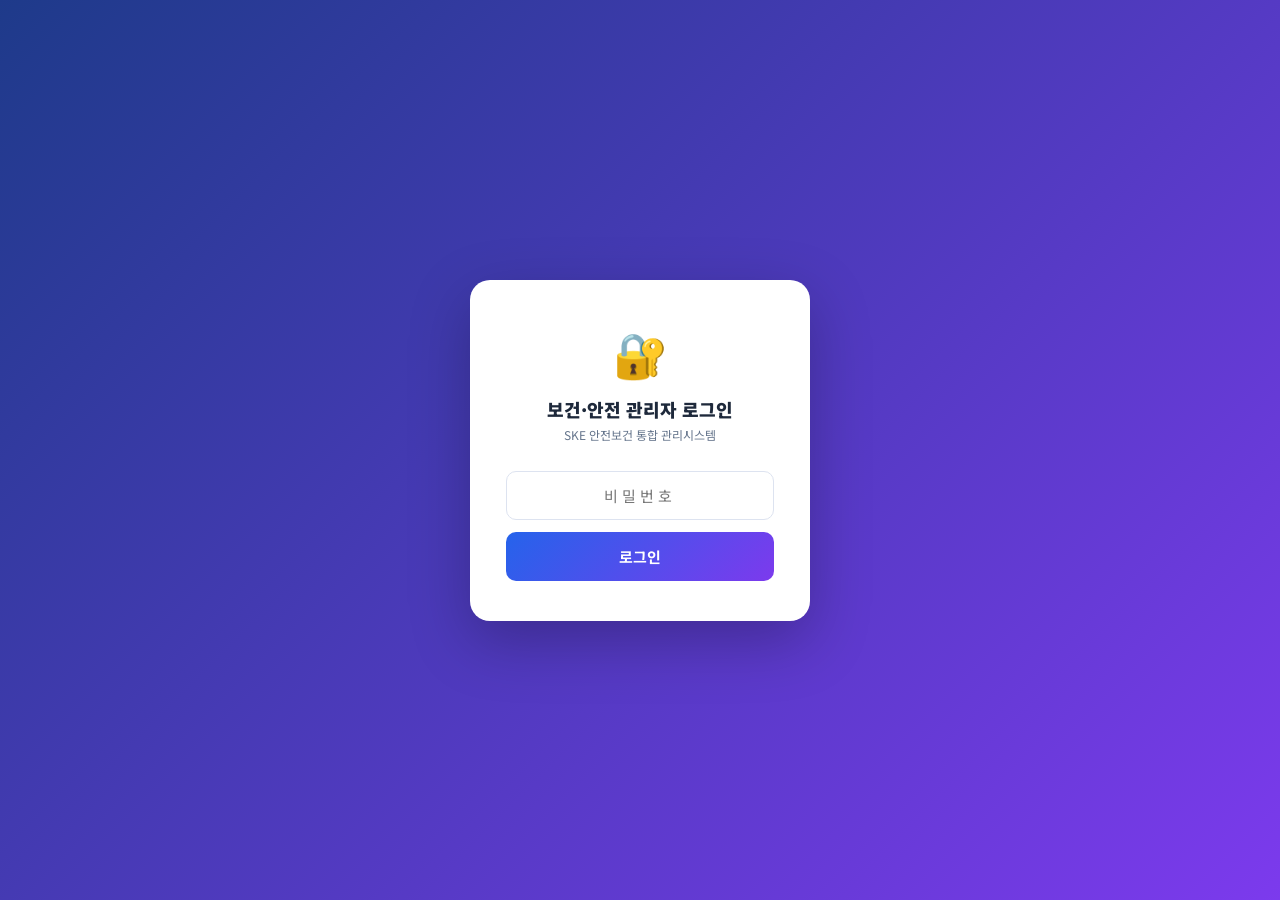
==== admin.html @ c0396527 "feat(교육탭): 직원별 서명현황 회차별 표시 + 제출현황 월별 필터 추가 - renderEduCheckGrid/renderSafCheckGrid: 전체 통합 → 회차별 섹션으로" ====
<!DOCTYPE html>
<html lang="ko">
<head>
<meta charset="UTF-8">
<meta name="viewport" content="width=device-width, initial-scale=1.0">
<title>보건·안전 관리자</title>
<link href="https://fonts.googleapis.com/css2?family=Noto+Sans+KR:wght@300;400;500;700;900&display=swap" rel="stylesheet">
<script src="https://cdn.jsdelivr.net/npm/chart.js"></script>
<style>
:root{
  --bg:#f0f4ff;--surface:#fff;--border:#dde3f0;
  --accent:#2563eb;--accent2:#7c3aed;--alight:rgba(37,99,235,0.07);
  --green:#10b981;--red:#ef4444;--yellow:#f59e0b;--orange:#f97316;
  --text:#1e293b;--text2:#64748b;--r:14px;--sh:0 4px 20px rgba(37,99,235,0.07);
}
*{box-sizing:border-box;margin:0;padding:0;}
body{font-family:'Noto Sans KR',sans-serif;background:var(--bg);color:var(--text);}

/* 로그인 */
#loginScreen{position:fixed;inset:0;background:linear-gradient(135deg,#1e3a8a,#7c3aed);display:flex;align-items:center;justify-content:center;z-index:9999;}
.login-box{background:#fff;border-radius:20px;padding:40px 36px;width:340px;text-align:center;box-shadow:0 20px 60px rgba(0,0,0,.25);}
.login-logo{font-size:44px;margin-bottom:12px;}
.login-title{font-size:18px;font-weight:900;margin-bottom:4px;}
.login-sub{font-size:12px;color:var(--text2);margin-bottom:28px;}
.login-inp{width:100%;padding:13px 16px;border:1.5px solid var(--border);border-radius:10px;font-size:15px;font-family:'Noto Sans KR',sans-serif;outline:none;margin-bottom:12px;text-align:center;letter-spacing:4px;}
.login-inp:focus{border-color:var(--accent);}
.login-btn{width:100%;padding:14px;background:linear-gradient(135deg,var(--accent),var(--accent2));color:#fff;border:none;border-radius:10px;font-size:15px;font-weight:700;cursor:pointer;font-family:'Noto Sans KR',sans-serif;}
.login-err{color:var(--red);font-size:12px;margin-top:8px;display:none;}

/* 헤더 */
.hdr{background:linear-gradient(135deg,#1e3a8a,#7c3aed);color:#fff;padding:14px 20px;display:flex;align-items:center;justify-content:space-between;position:sticky;top:0;z-index:100;box-shadow:0 4px 16px rgba(0,0,0,.15);}
.hdr-left{display:flex;align-items:center;gap:8px;}
.hdr-title{font-size:16px;font-weight:900;}
.hdr-badge{background:rgba(255,255,255,.2);padding:4px 10px;border-radius:20px;font-size:11px;font-weight:700;}
.logout-btn{padding:7px 14px;background:rgba(255,255,255,.15);color:#fff;border:1px solid rgba(255,255,255,.3);border-radius:8px;font-size:12px;font-weight:700;cursor:pointer;font-family:'Noto Sans KR',sans-serif;}

/* 탭 */
.nav-tabs{background:#fff;border-bottom:1px solid var(--border);display:flex;padding:0 16px;overflow-x:auto;scrollbar-width:none;}
.nav-tabs::-webkit-scrollbar{display:none;}
.nav-tab{padding:12px 16px;font-size:13px;font-weight:700;color:var(--text2);cursor:pointer;border-bottom:3px solid transparent;white-space:nowrap;transition:.2s;}
.nav-tab.active{color:var(--accent);border-bottom-color:var(--accent);}

/* 탭 콘텐츠 */
.tab-pane{display:none;padding:16px 16px 80px;max-width:1300px;margin:0 auto;}
.tab-pane.active{display:block;}

/* 카드 */
.card{background:#fff;border:1px solid var(--border);border-radius:var(--r);padding:16px;margin-bottom:12px;box-shadow:var(--sh);}
.card-title{font-size:13px;font-weight:800;margin-bottom:12px;color:var(--text);display:flex;align-items:center;gap:6px;}

/* 통계 */
.stat-grid{display:grid;grid-template-columns:repeat(auto-fill,minmax(130px,1fr));gap:8px;margin-bottom:14px;}
.stat-card{background:#fff;border:1px solid var(--border);border-radius:var(--r);padding:12px;text-align:center;box-shadow:var(--sh);}
.stat-num{font-size:26px;font-weight:900;}
.stat-lbl{font-size:11px;color:var(--text2);margin-top:3px;}
.c-blue{color:var(--accent);} .c-red{color:var(--red);} .c-green{color:var(--green);}
.c-yellow{color:var(--yellow);} .c-purple{color:var(--accent2);} .c-orange{color:var(--orange);}

/* 차트 */
.chart-grid{display:grid;grid-template-columns:1fr 1fr;gap:12px;margin-bottom:14px;}
@media(max-width:700px){.chart-grid{grid-template-columns:1fr;}}

/* 툴바 */
.toolbar{background:#fff;border:1px solid var(--border);border-radius:var(--r);padding:10px 12px;margin-bottom:10px;display:flex;gap:7px;flex-wrap:wrap;align-items:center;box-shadow:var(--sh);}
.tb-inp{padding:8px 11px;border:1.5px solid var(--border);border-radius:7px;font-size:12px;font-family:'Noto Sans KR',sans-serif;outline:none;flex:1;min-width:100px;}
.tb-inp:focus{border-color:var(--accent);}
.tb-sel{padding:8px 11px;border:1.5px solid var(--border);border-radius:7px;font-size:12px;font-family:'Noto Sans KR',sans-serif;outline:none;background:#fff;cursor:pointer;}
.tb-btn{padding:8px 13px;border:none;border-radius:7px;font-size:12px;font-weight:700;cursor:pointer;font-family:'Noto Sans KR',sans-serif;white-space:nowrap;}
.tb-blue{background:var(--accent);color:#fff;} .tb-gray{background:#f1f5f9;color:var(--text2);}
.tb-green{background:var(--green);color:#fff;} .tb-ghost{background:var(--alight);color:var(--accent);border:1px solid rgba(37,99,235,.3);}

/* 테이블 */
.tbl-wrap{background:#fff;border:1px solid var(--border);border-radius:var(--r);box-shadow:var(--sh);overflow:hidden;margin-bottom:10px;}
.tbl-hdr{padding:10px 14px;display:flex;align-items:center;justify-content:space-between;border-bottom:1px solid var(--border);}
.tbl-count{font-size:12px;font-weight:700;color:var(--text2);}
.tbl-scroll{overflow-x:auto;}
table{width:100%;border-collapse:collapse;}
thead tr{background:linear-gradient(135deg,var(--accent),var(--accent2));}
thead th{padding:9px 11px;font-size:11px;font-weight:700;color:#fff;text-align:left;white-space:nowrap;cursor:pointer;user-select:none;}
tbody tr{border-bottom:1px solid var(--border);transition:.15s;}
tbody tr:last-child{border-bottom:none;}
tbody tr:hover{background:#f0f4ff;}
tbody td{padding:8px 11px;font-size:12px;vertical-align:middle;}
.td-name{font-weight:800;font-size:13px;}

/* 배지 */
.badge{display:inline-block;padding:2px 7px;border-radius:9px;font-size:10px;font-weight:700;white-space:nowrap;}
.b-pain{background:rgba(239,68,68,.1);color:#dc2626;}
.b-none{background:#f1f5f9;color:var(--text2);}
.b-normal{background:rgba(16,185,129,.1);color:#059669;}
.b-manage{background:rgba(245,158,11,.12);color:#d97706;}
.b-serious{background:rgba(239,68,68,.12);color:#dc2626;}
.b-b1{background:rgba(16,185,129,.1);color:#059669;} .b-b2{background:rgba(37,99,235,.1);color:var(--accent);}
.b-b3{background:rgba(245,158,11,.1);color:#d97706;} .b-b4{background:rgba(239,68,68,.1);color:#dc2626;}
.part-tag{display:inline-block;padding:2px 5px;border-radius:5px;font-size:10px;font-weight:600;background:rgba(239,68,68,.08);color:#dc2626;margin:1px;}

/* 출석 체크 관련 */
.check-submitted{color:var(--green);font-size:18px;font-weight:900;}
.check-pending{color:#e2e8f0;font-size:18px;}
.check-late{color:var(--red);}
.dept-section{margin-bottom:20px;}
.dept-section-title{font-size:14px;font-weight:900;padding:8px 14px;background:linear-gradient(135deg,var(--accent),var(--accent2));color:#fff;border-radius:10px 10px 0 0;display:flex;align-items:center;justify-content:space-between;}
.dept-section-body{border:1px solid var(--border);border-top:none;border-radius:0 0 10px 10px;overflow:hidden;}
.check-row{display:flex;align-items:center;padding:10px 14px;border-bottom:1px solid var(--border);transition:.15s;}
.check-row:last-child{border-bottom:none;}
.check-row:hover{background:#f8fafc;}
.check-emp-name{font-size:13px;font-weight:700;min-width:80px;}
.check-emp-rank{font-size:11px;color:var(--text2);min-width:50px;}
.check-status{flex:1;display:flex;align-items:center;gap:8px;}
.check-date{font-size:11px;color:var(--text2);}
.check-judge{font-size:10px;font-weight:700;padding:2px 7px;border-radius:8px;}
.prog-summary{display:flex;align-items:center;gap:8px;font-size:12px;color:rgba(255,255,255,.9);}
.prog-bar-mini{height:6px;background:rgba(255,255,255,.3);border-radius:3px;width:80px;overflow:hidden;}
.prog-bar-fill{height:100%;background:#fff;border-radius:3px;transition:.5s;}

/* 부서 치환 */
.replace-row{display:flex;gap:8px;align-items:flex-end;background:#f8fafc;border:1px solid var(--border);border-radius:10px;padding:12px;margin-bottom:8px;}
.replace-inp{flex:1;padding:9px 11px;border:1.5px solid var(--border);border-radius:7px;font-size:13px;font-family:'Noto Sans KR',sans-serif;outline:none;}
.replace-inp:focus{border-color:var(--accent);}
.dept-tag{display:inline-flex;align-items:center;gap:4px;padding:4px 10px;background:var(--alight);border:1px solid rgba(37,99,235,.2);border-radius:20px;font-size:12px;font-weight:600;color:var(--accent);margin:3px;cursor:pointer;}
.dept-tag:hover{background:rgba(37,99,235,.15);}
.dept-cnt{font-size:10px;color:var(--text2);}

/* 편집 버튼 */
.btn-edit-sm{padding:4px 8px;background:var(--alight);color:var(--accent);border:1px solid rgba(37,99,235,.2);border-radius:5px;font-size:11px;font-weight:700;cursor:pointer;font-family:'Noto Sans KR',sans-serif;margin-right:3px;}
.btn-del-sm{padding:4px 8px;background:rgba(239,68,68,.08);color:#dc2626;border:1px solid rgba(239,68,68,.2);border-radius:5px;font-size:11px;font-weight:700;cursor:pointer;font-family:'Noto Sans KR',sans-serif;}

/* NIOSH */
.judge-grid{display:grid;grid-template-columns:repeat(3,1fr);gap:10px;margin-bottom:14px;}
.judge-card{border-radius:12px;padding:14px;text-align:center;}
.jc-normal{background:rgba(16,185,129,.08);border:1.5px solid rgba(16,185,129,.25);}
.jc-manage{background:rgba(245,158,11,.08);border:1.5px solid rgba(245,158,11,.3);}
.jc-serious{background:rgba(239,68,68,.08);border:1.5px solid rgba(239,68,68,.25);}
.jc-num{font-size:26px;font-weight:900;}
.jn{color:#059669;} .jm{color:#d97706;} .js{color:#dc2626;}
.jc-lbl{font-size:12px;font-weight:700;margin-top:3px;}
.at-normal{color:#059669;font-weight:700;} .at-manage{color:#d97706;font-weight:700;} .at-serious{color:#dc2626;font-weight:700;}
.at-pct{font-size:10px;color:var(--text2);}
.result-판정{display:inline-block;padding:3px 9px;border-radius:7px;font-size:11px;font-weight:800;}
.판정-정상{background:rgba(16,185,129,.1);color:#059669;}
.판정-관리대상자{background:rgba(245,158,11,.12);color:#d97706;}
.판정-통증호소자{background:rgba(239,68,68,.12);color:#dc2626;}

/* 모달 */
#editModal{position:fixed;inset:0;z-index:600;display:none;align-items:center;justify-content:center;padding:16px;}
#editModal.open{display:flex;}
#reportModal{position:fixed;inset:0;z-index:600;display:none;align-items:center;justify-content:center;padding:16px;}
#reportModal.open{display:flex;}
#improvementModal{position:fixed;inset:0;z-index:600;display:none;align-items:center;justify-content:center;padding:16px;}
#improvementModal.open{display:flex;}
.modal-backdrop{position:fixed;inset:0;background:rgba(0,0,0,.4);z-index:-1;}
.modal-box{background:#fff;border-radius:18px;width:100%;max-width:520px;max-height:92vh;overflow-y:auto;box-shadow:0 20px 60px rgba(0,0,0,.25);}
.modal-hd{padding:16px 18px;background:linear-gradient(135deg,var(--accent),var(--accent2));color:#fff;border-radius:18px 18px 0 0;display:flex;align-items:center;justify-content:space-between;position:sticky;top:0;z-index:2;}
.modal-title{font-size:14px;font-weight:900;}
.modal-close{background:rgba(255,255,255,.2);border:none;color:#fff;padding:5px 11px;border-radius:7px;cursor:pointer;font-size:13px;}
.modal-body{padding:16px 18px 8px;}
.modal-foot{padding:10px 18px;border-top:1px solid var(--border);display:flex;gap:8px;justify-content:flex-end;background:#f8fafc;border-radius:0 0 18px 18px;position:sticky;bottom:0;}
.m-group{margin-bottom:10px;}
.m-label{font-size:11px;font-weight:700;color:var(--text2);margin-bottom:4px;}
.m-inp{width:100%;padding:9px 11px;border:1.5px solid var(--border);border-radius:7px;font-size:13px;font-family:'Noto Sans KR',sans-serif;outline:none;}
.m-inp:focus{border-color:var(--accent);}
.m-grid2{display:grid;grid-template-columns:1fr 1fr;gap:8px;}
.m-sec{font-size:11px;font-weight:800;color:var(--accent);background:var(--alight);padding:3px 9px;border-radius:5px;margin:12px 0 8px;display:inline-block;}
.btn-save{padding:9px 18px;background:linear-gradient(135deg,var(--accent),var(--accent2));color:#fff;border:none;border-radius:8px;font-weight:700;cursor:pointer;font-size:13px;font-family:'Noto Sans KR',sans-serif;}
.btn-del-modal{padding:9px 18px;background:var(--red);color:#fff;border:none;border-radius:8px;font-weight:700;cursor:pointer;font-size:13px;font-family:'Noto Sans KR',sans-serif;}
.btn-cancel{padding:9px 14px;background:#f1f5f9;color:var(--text2);border:none;border-radius:8px;font-weight:700;cursor:pointer;font-size:13px;font-family:'Noto Sans KR',sans-serif;}

/* 상세정보 모달 */
#detailModal{position:fixed;inset:0;z-index:700;display:none;align-items:center;justify-content:center;padding:16px;}
#detailModal.open{display:flex;}
#detailBackdrop{position:fixed;inset:0;background:rgba(0,0,0,.45);z-index:-1;backdrop-filter:blur(2px);}
.detail-box{background:#fff;border-radius:20px;width:100%;max-width:520px;max-height:90vh;overflow-y:auto;box-shadow:0 24px 80px rgba(0,0,0,.25);animation:detailIn .3s ease;}
@keyframes detailIn{from{opacity:0;transform:translateY(20px);}to{opacity:1;transform:translateY(0);}}
.detail-hd{padding:16px 20px;background:linear-gradient(135deg,var(--accent),var(--accent2));color:#fff;border-radius:20px 20px 0 0;display:flex;align-items:center;justify-content:space-between;position:sticky;top:0;z-index:2;}
.detail-title{font-size:15px;font-weight:900;display:flex;align-items:center;gap:6px;}
.detail-close{background:rgba(255,255,255,.2);border:none;color:#fff;padding:6px 14px;border-radius:8px;cursor:pointer;font-size:13px;font-weight:700;font-family:'Noto Sans KR',sans-serif;display:flex;align-items:center;gap:4px;transition:.2s;}
.detail-close:hover{background:rgba(255,255,255,.35);}
.detail-body{padding:16px 20px 20px;}
.detail-judge-bar{padding:10px 16px;margin-bottom:14px;display:flex;align-items:center;gap:8px;}
.detail-judge-label{font-size:13px;font-weight:800;color:var(--text);}
.detail-judge-badge{padding:4px 14px;border-radius:20px;font-size:13px;font-weight:800;}
.djb-normal{background:rgba(16,185,129,.12);color:#059669;}
.djb-manage{background:rgba(245,158,11,.15);color:#d97706;}
.djb-serious{background:rgba(239,68,68,.12);color:#dc2626;}
.detail-sec{margin-bottom:16px;}
.detail-sec-title{font-size:12px;font-weight:800;color:var(--accent);background:var(--alight);padding:5px 12px;border-radius:8px;display:inline-flex;align-items:center;gap:5px;margin-bottom:8px;}
.detail-row{display:flex;gap:8px;padding:7px 4px;border-bottom:1px solid #f1f5f9;font-size:13px;align-items:center;}
.detail-row:last-child{border-bottom:none;}
.detail-key{font-weight:700;color:var(--text);min-width:95px;flex-shrink:0;font-size:12px;}
.detail-val{color:var(--text2);word-break:break-all;font-size:13px;}
.detail-part-header{display:flex;align-items:center;gap:8px;margin:12px 0 6px;padding:6px 10px;background:#f8fafc;border-radius:10px;border:1px solid var(--border);}
.detail-part-icon{font-size:16px;}
.detail-part-name{font-size:13px;font-weight:800;color:var(--text);}
.detail-part-badge{padding:3px 10px;border-radius:12px;font-size:11px;font-weight:800;}
.dpb-normal{background:rgba(16,185,129,.12);color:#059669;}
.dpb-manage{background:rgba(245,158,11,.15);color:#d97706;}
.dpb-serious{background:rgba(239,68,68,.12);color:#dc2626;}

/* 레거시 드로어 (호환용) */
#drawer{display:none;}
#dBack{display:none;}

/* 페이지네이션 */
.pagination{display:flex;align-items:center;justify-content:center;gap:5px;padding:10px;}
.pg-btn{padding:5px 9px;border:1.5px solid var(--border);border-radius:6px;background:#fff;color:var(--text2);font-size:11px;font-weight:700;cursor:pointer;}
.pg-btn.on{background:var(--accent);color:#fff;border-color:var(--accent);}
.pg-btn:disabled{opacity:.35;cursor:default;}

/* 기타 */
#loadBar{position:fixed;top:0;left:0;width:0%;height:3px;background:linear-gradient(90deg,var(--accent),var(--accent2));z-index:9998;transition:width .3s;}
.empty-msg{text-align:center;padding:36px;color:var(--text2);font-size:13px;}
.btn-detail{padding:5px 12px;background:linear-gradient(135deg,var(--accent),var(--accent2));color:#fff;border:none;border-radius:7px;font-size:11px;font-weight:700;cursor:pointer;font-family:'Noto Sans KR',sans-serif;white-space:nowrap;transition:.2s;}
.btn-detail:hover{opacity:.85;transform:scale(1.03);}

/* 유해요인조사표 폼 */
#hazardModal{position:fixed;inset:0;z-index:600;display:none;align-items:center;justify-content:center;padding:16px;}
#hazardModal.open{display:flex;}
.hz-radio-group{display:flex;flex-direction:column;gap:6px;margin-bottom:8px;}
.hz-radio{display:flex;align-items:center;gap:6px;font-size:13px;cursor:pointer;padding:6px 10px;border-radius:8px;transition:.15s;}
.hz-radio:hover{background:var(--alight);}
.hz-radio input[type="radio"],.hz-radio input[type="checkbox"]{width:16px;height:16px;accent-color:var(--accent);}
.hz-radio-row{display:flex;flex-wrap:wrap;gap:4px;margin-bottom:4px;}
.hz-field-group{background:#f8fafc;border:1px solid var(--border);border-radius:10px;padding:10px 12px;margin-bottom:8px;}
.hz-field-label{font-size:12px;font-weight:800;color:var(--text);margin-bottom:6px;}
.hz-since-inp{margin-top:6px;font-size:12px;}
.hz-check-grid{display:grid;grid-template-columns:1fr 1fr;gap:4px;}
.hz-check{display:flex;align-items:center;gap:6px;font-size:12px;padding:5px 8px;border-radius:6px;cursor:pointer;}
.hz-check:hover{background:var(--alight);}
.hz-check input{width:15px;height:15px;accent-color:var(--accent);}
.hz-photo-area{margin-bottom:8px;}
.hz-photo-preview{display:flex;flex-wrap:wrap;gap:8px;margin-bottom:8px;}
.hz-photo-thumb{position:relative;width:80px;height:80px;border-radius:10px;overflow:hidden;border:2px solid var(--border);box-shadow:var(--sh);}
.hz-photo-thumb img{width:100%;height:100%;object-fit:cover;}
.hz-photo-del{position:absolute;top:2px;right:2px;width:20px;height:20px;background:rgba(239,68,68,.9);color:#fff;border:none;border-radius:50%;font-size:11px;cursor:pointer;display:flex;align-items:center;justify-content:center;line-height:1;}
.hz-photo-btn{display:inline-flex;align-items:center;gap:4px;padding:8px 16px;background:linear-gradient(135deg,var(--accent),var(--accent2));color:#fff;border-radius:8px;font-size:12px;font-weight:700;cursor:pointer;font-family:'Noto Sans KR',sans-serif;}
@media(max-width:500px){
  .hz-check-grid{grid-template-columns:1fr;}
  .hz-radio-row{flex-direction:column;}
  .m-grid2{grid-template-columns:1fr!important;}
}

.btn-print{background:rgba(255,255,255,.2);border:none;color:#fff;padding:6px 14px;border-radius:8px;cursor:pointer;font-size:13px;font-weight:700;font-family:'Noto Sans KR',sans-serif;display:flex;align-items:center;gap:4px;transition:.2s;}
.btn-print:hover{background:rgba(255,255,255,.35);}

/* 인쇄 전용 스타일 */
@media print{
  body>*{display:none!important;}
  #detailModal{display:flex!important;position:static!important;padding:0!important;z-index:auto!important;}
  #detailBackdrop{display:none!important;}
  .detail-box{max-width:100%!important;max-height:none!important;box-shadow:none!important;border-radius:0!important;animation:none!important;overflow:visible!important;}
  .detail-hd{background:none!important;color:#000!important;border-bottom:3px solid #2563eb;border-radius:0!important;padding:12px 0!important;}
  .detail-title{color:#1e293b!important;font-size:18px!important;}
  .detail-close,.btn-print{display:none!important;}
  .detail-body{padding:10px 0!important;}
  .detail-judge-bar{padding:8px 0!important;}
  .detail-judge-label{color:#000!important;}
  .detail-sec-title{background:#eef2ff!important;-webkit-print-color-adjust:exact;print-color-adjust:exact;}
  .detail-row{padding:5px 2px!important;font-size:12px!important;}
  .detail-key{font-size:11px!important;min-width:90px!important;}
  .detail-val{font-size:12px!important;color:#333!important;}
  .detail-part-header{background:#f8fafc!important;-webkit-print-color-adjust:exact;print-color-adjust:exact;}
  .detail-judge-badge,.detail-part-badge{-webkit-print-color-adjust:exact;print-color-adjust:exact;}
  .djb-normal,.dpb-normal{background:rgba(16,185,129,.12)!important;color:#059669!important;-webkit-print-color-adjust:exact;print-color-adjust:exact;}
  .djb-manage,.dpb-manage{background:rgba(245,158,11,.15)!important;color:#d97706!important;-webkit-print-color-adjust:exact;print-color-adjust:exact;}
  .djb-serious,.dpb-serious{background:rgba(239,68,68,.12)!important;color:#dc2626!important;-webkit-print-color-adjust:exact;print-color-adjust:exact;}
  @page{margin:15mm;size:A4;}
}
</style>
</head>
<body>
<div id="loadBar"></div>

<!-- 로그인 -->
<div id="loginScreen">
  <div class="login-box">
    <div class="login-logo">🔐</div>
    <div class="login-title">보건·안전 관리자 로그인</div>
    <div class="login-sub">SKE 안전보건 통합 관리시스템</div>
    <input id="pwInp" type="password" class="login-inp" placeholder="비밀번호" onkeydown="if(event.key==='Enter')doLogin()">
    <button class="login-btn" onclick="doLogin()">로그인</button>
    <div class="login-err" id="loginErr">비밀번호가 올바르지 않습니다.</div>
  </div>
</div>

<!-- 헤더 -->
<div class="hdr" id="adminHdr" style="display:none">
  <div class="hdr-left" style="gap:0;flex:1;">
    <div id="hdrMusculo" onclick="switchSection('musculo')" style="display:flex;align-items:center;gap:8px;padding:6px 16px 6px 0;cursor:pointer;border-right:1px solid rgba(255,255,255,.25);margin-right:16px;opacity:1;">
      <span style="font-size:20px">🦴</span>
      <span class="hdr-title">근골격계 증상조사</span>
    </div>
    <div id="hdrEdu" onclick="switchSection('edu')" style="display:flex;align-items:center;gap:8px;padding:6px 12px;cursor:pointer;opacity:.55;border-radius:8px;transition:.2s;border-right:1px solid rgba(255,255,255,.25);margin-right:16px;">
      <span style="font-size:18px">📚</span>
      <span class="hdr-title">정기안전보건교육</span>
    </div>
    <div id="hdrSafety" onclick="switchSection('safety')" style="display:flex;align-items:center;gap:8px;padding:6px 12px;cursor:pointer;opacity:.55;border-radius:8px;transition:.2s;">
      <span style="font-size:18px">🦺</span>
      <span class="hdr-title">산업안전교육</span>
    </div>
  </div>
  <button class="logout-btn" onclick="doLogout()">로그아웃</button>
</div>

<!-- 탭 네비 (근골격계) -->
<div id="navTabs" style="display:none">
  <div class="nav-tabs">
    <div class="nav-tab active"  onclick="switchTab(this,'tab-overview')">📊 대시보드</div>
    <div class="nav-tab"         onclick="switchTab(this,'tab-check')">☑️ 제출 현황</div>
    <div class="nav-tab"         onclick="switchTab(this,'tab-niosh')">🔬 NIOSH 분석</div>
    <div class="nav-tab"         onclick="switchTab(this,'tab-records')">📋 전체 기록</div>
    <div class="nav-tab"         onclick="switchTab(this,'tab-manage')">✏️ 데이터 관리</div>
    <div class="nav-tab" onclick="switchTab(this,'tab-checklist')">📋 유해요인조사표</div>
    <div class="nav-tab" onclick="switchTab(this,'tab-report')">📝 예방보고서</div>
    <div class="nav-tab" onclick="switchTab(this,'tab-improvement')">📈 개선계획서</div>
    <div class="nav-tab" onclick="switchTab(this,'tab-printall')">🖨️ 전체출력</div>
  </div>
</div>

<!-- ══ TAB1 대시보드 ══ -->
<div class="tab-pane active" id="tab-overview">
  <!-- 직원 페이지 배너 -->
  <div style="background:linear-gradient(135deg,#1e3a8a,#1d4ed8);border-radius:14px;padding:14px 18px;margin-bottom:14px;display:flex;align-items:center;justify-content:space-between;flex-wrap:wrap;gap:10px;">
    <div style="color:#fff;">
      <div style="font-size:14px;font-weight:900;">🦴 근골격계 증상조사 직원 페이지</div>
      <div style="font-size:11px;opacity:.8;margin-top:2px;">아래 링크를 직원에게 공유하거나 QR코드로 만들어 배포하세요</div>
    </div>
    <div style="display:flex;gap:8px;align-items:center;">
      <a href="index.html" target="_blank" style="background:rgba(255,255,255,.2);color:#fff;padding:8px 16px;border-radius:8px;font-size:12px;font-weight:700;text-decoration:none;border:1px solid rgba(255,255,255,.4);">📋 증상조사표 페이지 열기</a>
      <a href="qr.html" target="_blank" style="background:rgba(255,255,255,.15);color:#fff;padding:8px 16px;border-radius:8px;font-size:12px;font-weight:700;text-decoration:none;border:1px solid rgba(255,255,255,.4);">📱 QR 페이지 열기</a>
    </div>
  </div>
  <div class="stat-grid">
    <div class="stat-card"><div class="stat-num c-blue"   id="st-total">-</div><div class="stat-lbl">전체 제출</div></div>
    <div class="stat-card"><div class="stat-num c-green"  id="st-submitted">-</div><div class="stat-lbl">제출 완료</div></div>
    <div class="stat-card"><div class="stat-num c-red"    id="st-pending">-</div><div class="stat-lbl">미제출</div></div>
    <div class="stat-card"><div class="stat-num c-red"    id="st-pain">-</div><div class="stat-lbl">통증 경험자</div></div>
    <div class="stat-card"><div class="stat-num c-orange" id="st-manage">-</div><div class="stat-lbl">관리대상자</div></div>
    <div class="stat-card"><div class="stat-num c-red"    id="st-serious">-</div><div class="stat-lbl">통증호소자</div></div>
    <div class="stat-card"><div class="stat-num c-yellow" id="st-heavy">-</div><div class="stat-lbl">매우 힘듦</div></div>
    <div class="stat-card"><div class="stat-num c-purple" id="st-today">-</div><div class="stat-lbl">오늘 제출</div></div>
  </div>
  <div class="chart-grid">
    <div class="card"><div class="card-title">📍 통증 부위 분포</div><canvas id="chartParts" height="200"></canvas></div>
    <div class="card"><div class="card-title">💪 육체적 부담 정도</div><canvas id="chartBurden" height="200"></canvas></div>
    <div class="card"><div class="card-title">🏥 전체 판정 분포</div><canvas id="chartJudge" height="200"></canvas></div>
    <div class="card"><div class="card-title">📅 부서별 제출 현황</div><canvas id="chartDept" height="200"></canvas></div>
  </div>
</div>

<!-- ══ TAB2 제출 현황 ══ -->
<div class="tab-pane" id="tab-check">
  <div class="card" style="margin-bottom:12px">
    <div style="display:flex;align-items:center;justify-content:space-between;flex-wrap:wrap;gap:8px;margin-bottom:10px">
      <div class="card-title" style="margin-bottom:0">☑️ 전 직원 설문 제출 현황</div>
      <div style="display:flex;gap:8px;flex-wrap:wrap;">
        <button class="tb-btn" style="background:#2563eb;color:#fff;font-size:12px;" onclick="openAddEmpModal()">+ 신규 인원 추가</button>
        <button class="tb-btn" id="btnToggleInactive" style="background:#64748b;color:#fff;font-size:12px;" onclick="toggleInactiveView()">🚪 퇴사자 보기</button>
        <button class="tb-btn" id="btnTogglePending" style="background:#dc2626;color:#fff;font-size:12px;" onclick="togglePendingFilter()">❌ 미제출만 보기</button>
      </div>
    </div>
    <div style="display:flex;gap:16px;flex-wrap:wrap;font-size:13px;margin-bottom:10px">
      <span>✅ 제출 완료 <b id="ck-done" style="color:var(--green)">-</b>명</span>
      <span>❌ 미제출 <b id="ck-todo" style="color:var(--red)">-</b>명</span>
      <span>전체 <b id="ck-total">-</b>명</span>
    </div>
    <div style="height:10px;background:#e8edf5;border-radius:5px;overflow:hidden;margin-bottom:4px">
      <div id="ck-progbar" style="height:100%;background:linear-gradient(90deg,var(--green),var(--accent));border-radius:5px;width:0%;transition:.5s"></div>
    </div>
    <div style="font-size:11px;color:var(--text2)" id="ck-pct">0%</div>
  </div>

  <!-- 범례 -->
  <div style="display:flex;gap:12px;flex-wrap:wrap;font-size:11px;color:var(--text2);margin-bottom:8px;padding:0 4px;">
    <span>📋 증상조사</span>
    <span>🔍 유해요인조사표</span>
    <span>📝 예방보고서</span>
    <span style="color:#2563eb;font-weight:700;">✅ 완료 &nbsp; ☐ 미완료</span>
  </div>

  <div id="checkListArea"></div>
</div>

<!-- 신규 인원 추가 모달 -->
<div id="addEmpModal" style="position:fixed;inset:0;z-index:700;display:none;align-items:center;justify-content:center;background:rgba(0,0,0,.5);">
  <div style="background:#fff;border-radius:16px;padding:28px;width:320px;box-shadow:0 8px 40px rgba(0,0,0,.2);">
    <div style="font-size:16px;font-weight:900;margin-bottom:18px;">👤 신규 인원 추가</div>
    <div style="margin-bottom:12px;">
      <label style="font-size:12px;font-weight:700;color:#475569;">이름 *</label>
      <input id="newEmpName" type="text" placeholder="이름 입력" style="width:100%;margin-top:4px;padding:8px 10px;border:1.5px solid #dde3f0;border-radius:8px;font-size:14px;box-sizing:border-box;">
    </div>
    <div style="margin-bottom:20px;">
      <label style="font-size:12px;font-weight:700;color:#475569;">부서 *</label>
      <input id="newEmpDept" type="text" placeholder="부서명 입력" style="width:100%;margin-top:4px;padding:8px 10px;border:1.5px solid #dde3f0;border-radius:8px;font-size:14px;box-sizing:border-box;">
    </div>
    <div style="display:flex;gap:8px;">
      <button onclick="closeAddEmpModal()" style="flex:1;padding:10px;border:1.5px solid #dde3f0;border-radius:8px;background:#fff;cursor:pointer;font-size:13px;">취소</button>
      <button onclick="saveNewEmployee()" style="flex:2;padding:10px;background:linear-gradient(135deg,#2563eb,#7c3aed);color:#fff;border:none;border-radius:8px;font-size:13px;font-weight:700;cursor:pointer;">💾 추가</button>
    </div>
  </div>
</div>

<!-- ══ TAB3 NIOSH 분석 ══ -->
<div class="tab-pane" id="tab-niosh">
  <div class="card" style="background:linear-gradient(135deg,rgba(37,99,235,.04),rgba(124,58,237,.04));border-color:rgba(37,99,235,.15)">
    <div class="card-title">ℹ️ NIOSH Symptom Survey 판정 기준</div>
    <div style="display:grid;grid-template-columns:1fr 1fr;gap:10px;font-size:12px">
      <div style="background:#fff;border-radius:9px;padding:11px;border:1px solid rgba(245,158,11,.3)">
        <div style="font-weight:800;color:#d97706;margin-bottom:5px">⚠️ 관리대상자</div>
        <div style="color:var(--text2);line-height:1.8">통증기간: 1주일 이상(OR)<br>통증빈도: 1달 1번 이상<br>통증강도: <b>중간 통증</b> 이상</div>
      </div>
      <div style="background:#fff;border-radius:9px;padding:11px;border:1px solid rgba(239,68,68,.3)">
        <div style="font-weight:800;color:#dc2626;margin-bottom:5px">🚨 통증호소자</div>
        <div style="color:var(--text2);line-height:1.8">통증기간: 1주일 이상(AND)<br>통증빈도: 1달 1번 이상<br>통증강도: <b>심한/매우 심한 통증</b></div>
      </div>
    </div>
  </div>
  <div class="judge-grid">
    <div class="judge-card jc-normal"><div class="jc-num jn" id="jn-n">-</div><div class="jc-lbl">정상</div><div style="font-size:11px;color:var(--text2)" id="jn-np">-</div></div>
    <div class="judge-card jc-manage"><div class="jc-num jm" id="jn-m">-</div><div class="jc-lbl">관리대상자</div><div style="font-size:11px;color:var(--text2)" id="jn-mp">-</div></div>
    <div class="judge-card jc-serious"><div class="jc-num js" id="jn-s">-</div><div class="jc-lbl">통증호소자</div><div style="font-size:11px;color:var(--text2)" id="jn-sp">-</div></div>
  </div>
  <div class="card">
    <div class="card-title">📍 신체 부위별 NIOSH 판정</div>
    <div class="tbl-scroll"><table style="min-width:650px" id="nioshPartTbl">
      <thead><tr><th>부위</th><th>응답자</th><th style="color:#86efac">정상</th><th style="color:#fde68a">관리대상자</th><th style="color:#fca5a5">통증호소자</th><th>관리율</th><th>호소율</th></tr></thead>
      <tbody id="nioshPartBody"></tbody>
    </table></div>
  </div>
  <div class="card">
    <div class="card-title">🏢 부서별 NIOSH 분포</div>
    <div class="tbl-scroll"><table style="min-width:750px">
      <thead><tr><th>부서</th><th>합계</th><th style="color:#86efac">정상</th><th style="color:#fde68a">관리대상자</th><th style="color:#fca5a5">통증호소자</th><th>목</th><th>어깨</th><th>팔/팔꿈치</th><th>손/손목</th><th>허리</th><th>다리/발</th></tr></thead>
      <tbody id="nioshDeptBody"></tbody>
    </table></div>
  </div>
  <div class="card">
    <div class="card-title">💪 부서별 육체적 부담 분포</div>
    <div class="tbl-scroll"><table style="min-width:600px">
      <thead><tr><th>부서</th><th>합계</th><th style="color:#86efac">전혀 힘들지 않음</th><th style="color:#93c5fd">견딜만 함</th><th style="color:#fde68a">약간 힘듦</th><th style="color:#fca5a5">매우 힘듦</th></tr></thead>
      <tbody id="burdenDeptBody"></tbody>
    </table></div>
  </div>
</div>

<!-- ══ TAB4 전체 기록 ══ -->
<div class="tab-pane" id="tab-records">
  <div class="toolbar">
    <input id="srchName" type="text" class="tb-inp" placeholder="🔍 이름">
    <input id="srchDept" type="text" class="tb-inp" placeholder="🏢 부서">
    <select id="srchPain" class="tb-sel"><option value="">통증 전체</option><option value="예">있음</option><option value="아니오">없음</option></select>
    <select id="srchJudge" class="tb-sel"><option value="">판정 전체</option><option>정상</option><option>관리대상자</option><option>통증호소자</option></select>
    <select id="srchBurden" class="tb-sel"><option value="">부담 전체</option><option>전혀 힘들지 않음</option><option>견딜만 함</option><option>약간 힘듦</option><option>매우 힘듦</option></select>
    <button class="tb-btn tb-blue" onclick="applyFilter()">검색</button>
    <button class="tb-btn tb-gray" onclick="resetFilter()">초기화</button>
    <button class="tb-btn tb-green" onclick="downloadCSV()">⬇ CSV</button>
    <button class="tb-btn tb-ghost" onclick="loadData()">🔄 새로고침</button>
  </div>
  <div class="tbl-wrap">
    <div class="tbl-hdr"><div class="tbl-count" id="tblCount">로딩 중...</div></div>
    <div class="tbl-scroll">
      <table style="min-width:1000px">
        <thead><tr>
          <th onclick="sortBy('name')">이름 ↕</th>
          <th onclick="sortBy('createdAt')">제출일시 ↕</th>
          <th>성별</th><th>연령</th>
          <th onclick="sortBy('dept')">부서 ↕</th>
          <th>수행작업</th><th>육체적부담</th><th>통증</th><th>판정</th><th>통증부위</th><th>상세</th>
        </tr></thead>
        <tbody id="tblBody"><tr><td colspan="11" class="empty-msg">데이터를 불러오는 중...</td></tr></tbody>
      </table>
    </div>
    <div class="pagination" id="pagination"></div>
  </div>
</div>

<!-- ══ TAB5 데이터 관리 ══ -->
<div class="tab-pane" id="tab-manage">
  <div class="card">
    <div class="card-title">🔄 부서명 일괄 치환</div>
    <p style="font-size:12px;color:var(--text2);margin-bottom:10px">부서 태그 클릭 시 자동 입력됩니다.</p>
    <div id="deptTagArea" style="margin-bottom:12px;min-height:32px"></div>
    <div class="replace-row">
      <div style="flex:1"><div class="m-label">변경 전 부서명</div><input id="replaceFrom" type="text" class="replace-inp" placeholder="예: 관리부"></div>
      <div style="font-size:20px;color:var(--text2);padding-bottom:2px">→</div>
      <div style="flex:1"><div class="m-label">변경 후 부서명</div><input id="replaceTo" type="text" class="replace-inp" placeholder="예: 경영지원부"></div>
      <button class="tb-btn tb-blue" onclick="doBulkReplace()" style="align-self:flex-end">일괄 치환</button>
    </div>
    <div id="replaceResult" style="font-size:12px;color:var(--green);margin-top:5px;display:none"></div>
  </div>
  <div class="tbl-wrap">
    <div class="tbl-hdr">
      <div class="tbl-count" id="mngCount">-</div>
      <div style="font-size:11px;color:var(--text2)">✏️ 수정 / 🗑 삭제 버튼 클릭</div>
    </div>
    <div class="tbl-scroll">
      <table style="min-width:800px">
        <thead><tr><th>이름</th><th>제출일</th><th>성별</th><th>연령</th><th>부서</th><th>수행작업</th><th>통증</th><th style="width:130px">관리</th></tr></thead>
        <tbody id="mngBody"><tr><td colspan="8" class="empty-msg">-</td></tr></tbody>
      </table>
    </div>
    <div class="pagination" id="mngPagination"></div>
  </div>
</div>

<!-- ══ TAB6 유해요인조사표 (인원별 관리) ══ -->
<div class="tab-pane" id="tab-checklist">
  <div class="card" style="background:linear-gradient(135deg,rgba(37,99,235,.04),rgba(124,58,237,.04));border-color:rgba(37,99,235,.15)">
    <div class="card-title">📋 유해요인조사표 (인원별 관리)</div>
    <div style="font-size:12px;color:var(--text2);margin-bottom:8px">현장에서 핸드폰으로 촬영/입력 → Firestore 저장 → 관리자 수정/조회</div>
    <div class="stat-grid" id="hzStatGrid"></div>
    <div style="display:flex;gap:8px;flex-wrap:wrap">
      <button class="tb-btn tb-blue" onclick="openHazardForm()">+ 새 조사표 작성</button>
      <button class="tb-btn tb-ghost" onclick="loadHazardSurveys()">🔄 새로고침</button>
      <select class="tb-sel" id="hzFilterDept" onchange="filterHazardList()">
        <option value="">전체 부서</option>
      </select>
      <input class="tb-inp" id="hzFilterName" placeholder="이름 검색" oninput="filterHazardList()" style="max-width:160px">
    </div>
  </div>
  <div class="tbl-wrap">
    <div class="tbl-hdr"><div class="tbl-count" id="hzTblCount">-</div></div>
    <div class="tbl-scroll">
      <table style="min-width:750px">
        <thead><tr><th>근로자명</th><th>부서</th><th>작업공정</th><th>조사일시</th><th>조사구분</th><th>총점수</th><th>사진</th><th>상세</th><th>관리</th></tr></thead>
        <tbody id="hzTblBody"><tr><td colspan="9" class="empty-msg">데이터를 불러오는 중...</td></tr></tbody>
      </table>
    </div>
  </div>
</div>

<!-- 유해요인조사표 작성/수정 모달 -->
<div id="hazardModal">
  <div class="modal-backdrop" onclick="closeHazardModal()"></div>
  <div class="modal-box" style="max-width:600px">
    <div class="modal-hd">
      <div class="modal-title" id="hazardModalTitle">📋 유해요인 기본조사표</div>
      <button class="modal-close" onclick="closeHazardModal()">✕</button>
    </div>
    <div class="modal-body">
      <input type="hidden" id="hzDocId">

      <div class="m-sec">👤 기본 정보</div>
      <div class="m-grid2">
        <div class="m-group"><div class="m-label">근로자명 *</div><input id="hz-worker" type="text" class="m-inp" placeholder="이름"></div>
        <div class="m-group"><div class="m-label">부서명 *</div>
          <input id="hz-dept" type="text" class="m-inp" list="hz-dept-list" placeholder="직접 입력하거나 목록에서 선택">
          <datalist id="hz-dept-list">
            <option value="생산부"></option>
            <option value="품질부"></option>
            <option value="관리부"></option>
            <option value="영업부"></option>
            <option value="연구소"></option>
          </datalist>
        </div>
      </div>
      <div class="m-grid2">
        <div class="m-group"><div class="m-label">작업공정명</div><input id="hz-process" type="text" class="m-inp" placeholder="예: FST 조립작업"></div>
        <div class="m-group"><div class="m-label">작업명</div><input id="hz-task" type="text" class="m-inp" placeholder="예: 하네스 조립 작업"></div>
      </div>
      <div class="m-grid2">
        <div class="m-group"><div class="m-label">조사일시</div><input id="hz-date" type="date" class="m-inp"></div>
        <div class="m-group"><div class="m-label">조사자</div><input id="hz-surveyor" type="text" class="m-inp" value="유대순"></div>
      </div>

      <div class="m-sec">📌 조사구분</div>
      <div class="hz-radio-group" id="hz-typeGroup">
        <label class="hz-radio"><input type="radio" name="hzType" value="정기조사" checked> 정기조사</label>
        <label class="hz-radio"><input type="radio" name="hzType" value="수시-질환자발생"> 수시: 근골격계질환자 발생시</label>
        <label class="hz-radio"><input type="radio" name="hzType" value="수시-새작업설비"> 수시: 새로운 작업/설비 도입시</label>
        <label class="hz-radio"><input type="radio" name="hzType" value="수시-환경변경"> 수시: 작업환경 변경시</label>
      </div>

      <div class="m-sec">🏭 가. 작업장 상황 조사</div>
      <div class="hz-field-group">
        <div class="hz-field-label">작업설비</div>
        <div class="hz-radio-row">
          <label class="hz-radio"><input type="radio" name="hzEquip" value="변화없음" checked> 변화 없음</label>
          <label class="hz-radio"><input type="radio" name="hzEquip" value="변화있음"> 변화 있음</label>
        </div>
        <input id="hz-equipSince" type="text" class="m-inp hz-since-inp" placeholder="언제부터" style="display:none">
      </div>
      <div class="hz-field-group">
        <div class="hz-field-label">작업량</div>
        <div class="hz-radio-row">
          <label class="hz-radio"><input type="radio" name="hzAmount" value="변화없음" checked> 변화 없음</label>
          <label class="hz-radio"><input type="radio" name="hzAmount" value="줄음"> 줄음</label>
          <label class="hz-radio"><input type="radio" name="hzAmount" value="늘어남"> 늘어남</label>
          <label class="hz-radio"><input type="radio" name="hzAmount" value="기타"> 기타</label>
        </div>
        <input id="hz-amountSince" type="text" class="m-inp hz-since-inp" placeholder="언제부터 / 기타 내용" style="display:none">
      </div>
      <div class="hz-field-group">
        <div class="hz-field-label">작업속도</div>
        <div class="hz-radio-row">
          <label class="hz-radio"><input type="radio" name="hzSpeed" value="변화없음" checked> 변화 없음</label>
          <label class="hz-radio"><input type="radio" name="hzSpeed" value="줄음"> 줄음</label>
          <label class="hz-radio"><input type="radio" name="hzSpeed" value="늘어남"> 늘어남</label>
          <label class="hz-radio"><input type="radio" name="hzSpeed" value="기타"> 기타</label>
        </div>
        <input id="hz-speedSince" type="text" class="m-inp hz-since-inp" placeholder="언제부터 / 기타 내용" style="display:none">
      </div>
      <div class="hz-field-group">
        <div class="hz-field-label">업무변화</div>
        <div class="hz-radio-row">
          <label class="hz-radio"><input type="radio" name="hzWorkChange" value="변화없음" checked> 변화 없음</label>
          <label class="hz-radio"><input type="radio" name="hzWorkChange" value="줄음"> 줄음</label>
          <label class="hz-radio"><input type="radio" name="hzWorkChange" value="늘어남"> 늘어남</label>
          <label class="hz-radio"><input type="radio" name="hzWorkChange" value="기타"> 기타</label>
        </div>
        <input id="hz-workChangeSince" type="text" class="m-inp hz-since-inp" placeholder="언제부터 / 기타 내용" style="display:none">
      </div>

      <div class="m-sec">📊 나. 작업조건 조사</div>
      <div class="m-group"><div class="m-label">작업내용</div><textarea id="hz-workDesc" class="m-inp" rows="2" style="resize:vertical" placeholder="예: FST 제품에 하네스 조립 작업"></textarea></div>
      <div class="m-grid2">
        <div class="m-group"><div class="m-label">부담작업(호)</div><input id="hz-burdenNo" type="text" class="m-inp" placeholder="예: 2호, 4호"></div>
        <div class="m-group"><div class="m-label">작업부하(A) 1~5</div>
          <select id="hz-loadA" class="m-inp" onchange="calcHzScore()">
            <option value="">선택</option>
            <option value="1">1 - 매우 쉬움</option><option value="2">2 - 쉬움</option>
            <option value="3">3 - 약간 힘듦</option><option value="4">4 - 힘듦</option><option value="5">5 - 매우 힘듦</option>
          </select>
        </div>
      </div>
      <div class="m-grid2">
        <div class="m-group"><div class="m-label">작업빈도(B) 1~5</div>
          <select id="hz-freqB" class="m-inp" onchange="calcHzScore()">
            <option value="">선택</option>
            <option value="1">1 - 3개월마다</option><option value="2">2 - 가끔(주2~3일)</option>
            <option value="3">3 - 자주(1일4시간)</option><option value="4">4 - 계속(1일4시간 이상)</option><option value="5">5 - 초과근무(1일8시간 이상)</option>
          </select>
        </div>
        <div class="m-group"><div class="m-label">총점수(A×B)</div>
          <input id="hz-score" type="text" class="m-inp" readonly style="background:#f0f4ff;font-weight:900;font-size:16px;text-align:center;color:var(--accent)">
        </div>
      </div>

      <div class="m-sec">⚠️ 3단계: 유해요인 및 원인 평가</div>
      <div class="hz-field-group">
        <div class="hz-field-label">유해요인 (해당 항목 체크)</div>
        <div id="hz-hazardChecks" class="hz-check-grid">
          <label class="hz-check"><input type="checkbox" name="hzHazard" value="반복작업"> 반복작업</label>
          <label class="hz-check"><input type="checkbox" name="hzHazard" value="부자연스러운자세"> 부자연스러운 자세</label>
          <label class="hz-check"><input type="checkbox" name="hzHazard" value="과도한힘"> 과도한 힘</label>
          <label class="hz-check"><input type="checkbox" name="hzHazard" value="접촉스트레스"> 접촉 스트레스</label>
          <label class="hz-check"><input type="checkbox" name="hzHazard" value="진동"> 진동</label>
          <label class="hz-check"><input type="checkbox" name="hzHazard" value="온도"> 온도(고열/저온)</label>
        </div>
      </div>
      <div class="m-group"><div class="m-label">유해요인 상세 부위</div><input id="hz-hazardPart" type="text" class="m-inp" placeholder="예: 손/손목, 목 구부림"></div>
      <div class="m-group"><div class="m-label">유해요인에 대한 원인</div><textarea id="hz-hazardCause" class="m-inp" rows="3" style="resize:vertical" placeholder="예: 근로자 고정배치 작업, 반복적으로 손,손목을 사용해 조립작업"></textarea></div>

      <div class="m-sec">📷 현장 사진</div>
      <div class="hz-photo-area">
        <div id="hzPhotoPreview" class="hz-photo-preview"></div>
        <div style="display:flex;gap:8px;flex-wrap:wrap">
          <label class="hz-photo-btn">📷 사진 촬영<input type="file" accept="image/*" capture="environment" onchange="addHzPhoto(event)" style="display:none"></label>
          <label class="hz-photo-btn" style="background:var(--alight);color:var(--accent)">🖼 갤러리 선택<input type="file" accept="image/*" multiple onchange="addHzPhoto(event)" style="display:none"></label>
        </div>
      </div>

      <div class="m-sec">📝 비고</div>
      <div class="m-group"><textarea id="hz-note" class="m-inp" rows="2" style="resize:vertical" placeholder="추가 메모"></textarea></div>
    </div>
    <div class="modal-foot">
      <button class="btn-cancel" onclick="closeHazardModal()">취소</button>
      <button class="btn-save" onclick="saveHazardSurvey()">💾 저장</button>
    </div>
  </div>
</div>

<!-- ══ TAB7 예방보고서 ══ -->
<div class="tab-pane" id="tab-report">
  <div class="card">
    <div class="card-title">📝 근골격계질환 예방보고서 관리</div>
    <div style="display:flex;gap:8px;margin-bottom:12px">
      <button class="tb-btn tb-blue" onclick="openReportForm()">+ 새 보고서 작성</button>
      <button class="tb-btn tb-ghost" onclick="loadReports()">🔄 새로고침</button>
    </div>
  </div>
  <div class="tbl-wrap">
    <div class="tbl-hdr"><div class="tbl-count" id="rptCount">-</div></div>
    <div class="tbl-scroll">
      <table style="min-width:700px">
        <thead><tr><th>근로자명</th><th>작성일자</th><th>면담장소</th><th>육체적부담</th><th>조치일자</th><th>상세</th><th>관리</th></tr></thead>
        <tbody id="rptTblBody"><tr><td colspan="7" class="empty-msg">데이터를 불러오는 중...</td></tr></tbody>
      </table>
    </div>
  </div>
</div>


<!-- 편집 모달 -->
<div id="editModal">
  <div class="modal-backdrop" onclick="closeModal()"></div>
  <div class="modal-box">
    <div class="modal-hd">
      <div class="modal-title">✏️ 기록 수정</div>
      <button class="modal-close" onclick="closeModal()">✕</button>
    </div>
    <div class="modal-body">
      <input type="hidden" id="editDocId">
      <div class="m-sec">👤 인적사항</div>
      <div class="m-grid2">
        <div class="m-group"><div class="m-label">성명</div><input id="e-name" type="text" class="m-inp"></div>
        <div class="m-group"><div class="m-label">연령</div><input id="e-age" type="number" class="m-inp"></div>
      </div>
      <div class="m-grid2">
        <div class="m-group"><div class="m-label">성별</div>
          <select id="e-gender" class="m-inp"><option value="">선택</option><option>남</option><option>여</option></select>
        </div>
        <div class="m-group"><div class="m-label">결혼여부</div>
          <select id="e-marriage" class="m-inp"><option value="">선택</option><option>기혼</option><option>미혼</option></select>
        </div>
      </div>
      <div class="m-sec">🔧 작업 정보</div>
      <div class="m-grid2">
        <div class="m-group"><div class="m-label">부서</div><input id="e-dept" type="text" class="m-inp"></div>
        <div class="m-group"><div class="m-label">라인</div><input id="e-line" type="text" class="m-inp"></div>
      </div>
      <div class="m-group"><div class="m-label">수행 작업</div><input id="e-jobDetail" type="text" class="m-inp"></div>
      <div class="m-grid2">
        <div class="m-group"><div class="m-label">현 작업기간(년)</div><input id="e-jobYr" type="number" class="m-inp"></div>
        <div class="m-group"><div class="m-label">현 작업기간(월)</div><input id="e-jobMo" type="number" class="m-inp"></div>
      </div>
      <div class="m-grid2">
        <div class="m-group"><div class="m-label">1일 근무시간</div><input id="e-workHr" type="number" class="m-inp"></div>
        <div class="m-group"><div class="m-label">가사노동시간</div>
          <select id="e-housework" class="m-inp"><option value="">선택</option><option>거의 안함</option><option>1시간 미만</option><option>1~2시간 미만</option><option>2~3시간 미만</option><option>3시간 이상</option></select>
        </div>
      </div>
      <div class="m-sec">💪 육체적 부담</div>
      <div class="m-group">
        <select id="e-physicalBurden" class="m-inp"><option value="">선택</option><option>전혀 힘들지 않음</option><option>견딜만 함</option><option>약간 힘듦</option><option>매우 힘듦</option></select>
      </div>
    </div>
    <div class="modal-foot">
      <button class="btn-del-modal" onclick="doDelete()">🗑 삭제</button>
      <button class="btn-cancel" onclick="closeModal()">취소</button>
      <button class="btn-save" onclick="doSave()">💾 저장</button>
    </div>
  </div>
</div>

<!-- 상세정보 모달 -->
<div id="detailModal">
  <div id="detailBackdrop" onclick="closeDetail()"></div>
  <div class="detail-box">
    <div class="detail-hd">
      <div class="detail-title" id="detailTitle">상세 정보</div>
      <div style="display:flex;gap:6px;">
        <button class="btn-print" onclick="printDetail()">🖨 인쇄</button>
        <button class="detail-close" onclick="closeDetail()">✕ 닫기</button>
      </div>
    </div>
    <div class="detail-body" id="detailBody"></div>
  </div>
</div>

<!-- 예방보고서 모달 -->
<div id="reportModal">
  <div class="modal-backdrop" onclick="closeReportModal()"></div>
  <div class="modal-box">
    <div class="modal-hd">
      <div class="modal-title">📝 예방보고서 작성</div>
      <button class="modal-close" onclick="closeReportModal()">✕</button>
    </div>
    <div class="modal-body">
      <input type="hidden" id="rptDocId">
      <div class="m-sec">👤 기본 정보</div>
      <div class="m-grid2">
        <div class="m-group"><div class="m-label">근로자명</div><input id="rpt-worker" type="text" class="m-inp"></div>
        <div class="m-group"><div class="m-label">근로자 연령</div><input id="rpt-age" type="number" class="m-inp"></div>
      </div>
      <div class="m-grid2">
        <div class="m-group"><div class="m-label">작성일자</div><input id="rpt-date" type="date" class="m-inp"></div>
        <div class="m-group"><div class="m-label">면담장소</div><input id="rpt-place" type="text" class="m-inp" value="회의실"></div>
      </div>
      <div class="m-group"><div class="m-label">조사자</div><input id="rpt-surveyor" type="text" class="m-inp" value="유대순"></div>
      <div class="m-sec">💪 육체적 부담</div>
      <div class="m-group">
        <div class="m-label">육체적 부담 정도</div>
        <select id="rpt-burden" class="m-inp"><option value="">선택</option><option>전혀 힘들지 않음</option><option>견딜만 함</option><option>약간 힘듦</option><option>힘듦</option><option>매우 힘듦</option></select>
      </div>
      <div class="m-group"><div class="m-label">육체적으로 어떻게 부담되는지 구체적으로</div><textarea id="rpt-q1" class="m-inp" rows="4" style="resize:vertical"></textarea></div>
      <div class="m-sec">🩺 통증 상태</div>
      <div class="m-group"><div class="m-label">어떻게 아프신지 구체적으로</div><textarea id="rpt-q2" class="m-inp" rows="4" style="resize:vertical"></textarea></div>
      <div class="m-sec">💬 추가 의견</div>
      <div class="m-group"><div class="m-label">추가로 하고 싶은 말</div><textarea id="rpt-q3" class="m-inp" rows="3" style="resize:vertical"></textarea></div>
      <div class="m-sec">🏭 사업주 조치</div>
      <div class="m-grid2">
        <div class="m-group"><div class="m-label">조치일자</div><input id="rpt-actionDate" type="date" class="m-inp"></div>
        <div class="m-group"><div class="m-label">조치내용</div><textarea id="rpt-actionContent" class="m-inp" rows="3" style="resize:vertical"></textarea></div>
      </div>
    </div>
    <div class="modal-foot">
      <button class="btn-cancel" onclick="closeReportModal()">취소</button>
      <button class="btn-save" onclick="saveReport()">💾 저장</button>
    </div>
  </div>
</div>

<!-- ══ TAB8 개선계획서 ══ -->
<div class="tab-pane" id="tab-improvement">
  <div class="card">
    <div class="card-title">📈 작업환경 개선계획서 관리</div>
    <div style="display:flex;gap:8px;margin-bottom:12px">
      <button class="tb-btn tb-blue" onclick="openImproveModal()">+ 새 개선계획서 작성</button>
      <button class="tb-btn tb-ghost" onclick="loadImprovements()">🔄 새로고침</button>
    </div>
  </div>
  <div class="tbl-wrap">
    <div class="tbl-hdr"><div class="tbl-count" id="impCount">-</div></div>
    <div class="tbl-scroll">
      <table style="min-width:1100px">
        <thead>
          <tr>
            <th rowspan="2">공정명</th>
            <th rowspan="2">작업명</th>
            <th rowspan="2">문제점(유해요인의 원인)</th>
            <th rowspan="2">근로자의 의견</th>
            <th rowspan="2">개선방안</th>
            <th rowspan="2">추진일정</th>
            <th rowspan="2">개선비용<br>(천원)</th>
            <th colspan="2">개선우선순위</th>
            <th rowspan="2">상세정보</th>
            <th rowspan="2">관리</th>
          </tr>
          <tr><th>종합점수</th><th>증상호소</th></tr>
        </thead>
        <tbody id="impTblBody"><tr><td colspan="12" class="empty-msg">데이터를 불러오는 중...</td></tr></tbody>
      </table>
    </div>
  </div>
</div>

<!-- ══ TAB 정기안전보건교육 ══ -->
<!-- ══ TAB 전체출력 ══ -->
<div class="tab-pane" id="tab-printall">
  <div style="display:grid;gap:16px;">

    <!-- 증상조사 전체기록 -->
    <div class="card">
      <div style="display:flex;align-items:center;justify-content:space-between;flex-wrap:wrap;gap:8px;">
        <div>
          <div class="card-title">📋 증상조사 전체기록</div>
          <div style="font-size:12px;color:#64748b;margin-top:2px;">전체 인원의 증상조사 결과를 일괄 출력합니다.</div>
        </div>
        <div style="display:flex;gap:8px;align-items:center;">
          <label style="font-size:12px;"><input type="checkbox" id="chk-survey" checked style="margin-right:4px;">선택</label>
          <button class="tb-btn" style="background:#2563eb;color:#fff;" onclick="printAllSurveys()">🖨️ 전체 출력</button>
        </div>
      </div>
    </div>

    <!-- 유해요인조사표 -->
    <div class="card">
      <div style="display:flex;align-items:center;justify-content:space-between;flex-wrap:wrap;gap:8px;">
        <div>
          <div class="card-title">📋 유해요인조사표</div>
          <div style="font-size:12px;color:#64748b;margin-top:2px;">전체 인원의 유해요인조사표를 일괄 출력합니다.</div>
        </div>
        <div style="display:flex;gap:8px;align-items:center;">
          <label style="font-size:12px;"><input type="checkbox" id="chk-hazard" checked style="margin-right:4px;">선택</label>
          <button class="tb-btn" style="background:#7c3aed;color:#fff;" onclick="printAllHazards()">🖨️ 전체 출력</button>
        </div>
      </div>
    </div>

    <!-- 예방보고서 -->
    <div class="card">
      <div style="display:flex;align-items:center;justify-content:space-between;flex-wrap:wrap;gap:8px;">
        <div>
          <div class="card-title">📝 예방보고서</div>
          <div style="font-size:12px;color:#64748b;margin-top:2px;">전체 예방보고서를 일괄 출력합니다.</div>
        </div>
        <div style="display:flex;gap:8px;align-items:center;">
          <label style="font-size:12px;"><input type="checkbox" id="chk-report" checked style="margin-right:4px;">선택</label>
          <button class="tb-btn" style="background:#059669;color:#fff;" onclick="printAllReports()">🖨️ 전체 출력</button>
        </div>
      </div>
    </div>

    <!-- 개선계획서 -->
    <div class="card">
      <div style="display:flex;align-items:center;justify-content:space-between;flex-wrap:wrap;gap:8px;">
        <div>
          <div class="card-title">📈 개선계획서</div>
          <div style="font-size:12px;color:#64748b;margin-top:2px;">전체 개선계획서를 일괄 출력합니다.</div>
        </div>
        <div style="display:flex;gap:8px;align-items:center;">
          <label style="font-size:12px;"><input type="checkbox" id="chk-improve" checked style="margin-right:4px;">선택</label>
          <button class="tb-btn" style="background:#d97706;color:#fff;" onclick="printAllImprovements()">🖨️ 전체 출력</button>
        </div>
      </div>
    </div>

    <!-- 선택 일괄출력 -->
    <div style="text-align:center;padding:8px;">
      <button onclick="printSelected()" style="background:#0f172a;color:#fff;border:none;border-radius:10px;padding:14px 40px;font-size:15px;font-weight:900;cursor:pointer;font-family:'Noto Sans KR',sans-serif;">🖨️ 선택 항목 일괄 출력</button>
      <div style="font-size:11px;color:#94a3b8;margin-top:8px;">체크된 항목을 한번에 출력합니다.</div>
    </div>

  </div>
</div>

<div class="tab-pane" id="tab-edu">
  <!-- 서명 페이지 배너 -->
  <div style="background:linear-gradient(135deg,#1e3a8a,#7c3aed);border-radius:14px;padding:14px 18px;margin-bottom:14px;display:flex;align-items:center;justify-content:space-between;flex-wrap:wrap;gap:10px;">
    <div style="color:#fff;">
      <div style="font-size:14px;font-weight:900;">📱 직원 전자서명 페이지</div>
      <div style="font-size:11px;opacity:.8;margin-top:2px;">아래 링크를 직원에게 공유하거나 QR코드로 만들어 배포하세요</div>
    </div>
    <div style="display:flex;gap:8px;align-items:center;">
      <a href="sign.html" target="_blank" style="background:rgba(255,255,255,.2);color:#fff;padding:8px 16px;border-radius:8px;font-size:12px;font-weight:700;text-decoration:none;border:1px solid rgba(255,255,255,.4);">🔗 서명 페이지 열기</a>
      <a href="qr.html" target="_blank" style="background:rgba(255,255,255,.15);color:#fff;padding:8px 16px;border-radius:8px;font-size:12px;font-weight:700;text-decoration:none;border:1px solid rgba(255,255,255,.4);">📱 QR 페이지 열기</a>
    </div>
  </div>

  <!-- 교육 회차 관리 -->
  <div class="card">
    <div class="card-title">📋 교육 회차 관리</div>
    <div style="display:flex;gap:8px;flex-wrap:wrap;margin-bottom:12px;">
      <button class="tb-btn tb-blue" onclick="openEduSessionModal()">+ 새 교육 회차 등록</button>
      <button class="tb-btn tb-ghost" onclick="loadEduData()">🔄 새로고침</button>
      <button class="tb-btn" style="background:#7c3aed;color:#fff;" onclick="openEduFormModal()">📄 교육일지 양식 작성</button>
      <button class="tb-btn" style="background:#0f172a;color:#fff;" onclick="printEduSignSheet()">🖨️ 교육서명지 인쇄</button>
    </div>
    <div class="tbl-wrap">
      <div class="tbl-hdr"><div class="tbl-count" id="eduSessionCount">-</div></div>
      <div class="tbl-scroll">
        <table style="min-width:680px">
          <thead><tr><th>월</th><th>교육 제목</th><th>교육일</th><th>강사</th><th>서명수</th><th>상태</th><th>관리</th></tr></thead>
          <tbody id="eduSessionTbody"><tr><td colspan="7" class="empty-msg">데이터를 불러오는 중...</td></tr></tbody>
        </table>
      </div>
    </div>
  </div>

  <!-- 직원별 서명 체크현황 -->
  <div class="card">
    <div class="card-title">☑️ 직원별 서명 현황</div>
    <div id="eduCheckGrid" style="display:grid;grid-template-columns:repeat(auto-fill,minmax(110px,1fr));gap:6px;margin-top:8px;"></div>
  </div>

  <!-- 서명 현황 -->
  <div class="card">
    <div class="card-title">✍️ 전자서명 제출 현황</div>
    <div style="display:flex;gap:8px;flex-wrap:wrap;align-items:center;margin-bottom:12px;">
      <select id="eduMonthFilter" class="tb-sel" onchange="filterEduSigs()">
        <option value="">전체 월</option>
      </select>
      <select id="eduSigFilter" class="tb-sel" onchange="filterEduSigs()">
        <option value="">전체 회차</option>
      </select>
      <input type="text" id="eduSigNameFilter" class="tb-inp" placeholder="이름 검색" oninput="filterEduSigs()">
    </div>
    <div class="stat-grid" id="eduSigStats">
      <div class="stat-card"><div class="stat-num c-blue" id="edu-stat-done">0</div><div class="stat-lbl">서명 완료</div></div>
      <div class="stat-card"><div class="stat-num c-red" id="edu-stat-pending">46</div><div class="stat-lbl">미서명 (전직원 기준)</div></div>
      <div class="stat-card"><div class="stat-num c-green" id="edu-stat-total">46</div><div class="stat-lbl">전체 직원</div></div>
    </div>
    <div class="tbl-wrap">
      <div class="tbl-hdr"><div class="tbl-count" id="eduSigCount">-</div></div>
      <div class="tbl-scroll">
        <table style="min-width:660px">
          <thead><tr><th>이름</th><th>부서</th><th>교육 회차</th><th>서명일시</th><th>서명 확인</th><th>관리</th></tr></thead>
          <tbody id="eduSigTbody"><tr><td colspan="6" class="empty-msg">제출된 서명이 없습니다.</td></tr></tbody>
        </table>
      </div>
    </div>
  </div>
</div>

<!-- ══ TAB 산업안전교육 ══ -->
<div class="tab-pane" id="tab-safety">
  <div style="background:linear-gradient(135deg,#064e3b,#065f46);border-radius:14px;padding:14px 18px;margin-bottom:14px;display:flex;align-items:center;justify-content:space-between;flex-wrap:wrap;gap:10px;">
    <div style="color:#fff;">
      <div style="font-size:14px;font-weight:900;">📱 직원 전자서명 페이지 (산업안전교육)</div>
      <div style="font-size:11px;opacity:.8;margin-top:2px;">아래 링크를 직원에게 공유하거나 QR코드로 만들어 배포하세요</div>
    </div>
    <div style="display:flex;gap:8px;align-items:center;">
      <a href="sign2.html" target="_blank" style="background:rgba(255,255,255,.2);color:#fff;padding:8px 16px;border-radius:8px;font-size:12px;font-weight:700;text-decoration:none;border:1px solid rgba(255,255,255,.4);">🔗 서명 페이지 열기</a>
      <a href="qr.html" target="_blank" style="background:rgba(255,255,255,.15);color:#fff;padding:8px 16px;border-radius:8px;font-size:12px;font-weight:700;text-decoration:none;border:1px solid rgba(255,255,255,.4);">📱 QR 페이지 열기</a>
    </div>
  </div>
  <div class="card">
    <div class="card-title">📋 교육 회차 관리</div>
    <div style="display:flex;gap:8px;flex-wrap:wrap;margin-bottom:12px;">
      <button class="tb-btn tb-blue" onclick="openSafSessionModal()">+ 새 교육 회차 등록</button>
      <button class="tb-btn tb-ghost" onclick="loadSafData()">🔄 새로고침</button>
      <button class="tb-btn" style="background:#065f46;color:#fff;" onclick="openSafFormModal()">📄 교육일지 양식 작성</button>
      <button class="tb-btn" style="background:#0f172a;color:#fff;" onclick="printSafSignSheet()">🖨️ 교육서명지 인쇄</button>
    </div>
    <div class="tbl-wrap">
      <div class="tbl-hdr"><div class="tbl-count" id="safSessionCount">-</div></div>
      <div class="tbl-scroll">
        <table style="min-width:680px">
          <thead><tr><th>월</th><th>교육 제목</th><th>교육일</th><th>강사</th><th>서명수</th><th>상태</th><th>관리</th></tr></thead>
          <tbody id="safSessionTbody"><tr><td colspan="7" class="empty-msg">데이터를 불러오는 중...</td></tr></tbody>
        </table>
      </div>
    </div>
  </div>
  <!-- 직원별 서명 체크현황 -->
  <div class="card">
    <div class="card-title">☑️ 직원별 서명 현황</div>
    <div id="safCheckGrid" style="display:grid;grid-template-columns:repeat(auto-fill,minmax(110px,1fr));gap:6px;margin-top:8px;"></div>
  </div>

  <div class="card">
    <div class="card-title">✍️ 전자서명 제출 현황</div>
    <div style="display:flex;gap:8px;flex-wrap:wrap;align-items:center;margin-bottom:12px;">
      <select id="safMonthFilter" class="tb-sel" onchange="filterSafSigs()">
        <option value="">전체 월</option>
      </select>
      <select id="safSigFilter" class="tb-sel" onchange="filterSafSigs()"><option value="">전체 회차</option></select>
      <input type="text" id="safSigNameFilter" class="tb-inp" placeholder="이름 검색" oninput="filterSafSigs()">
    </div>
    <div class="stat-grid" id="safSigStats">
      <div class="stat-card"><div class="stat-num c-blue" id="saf-stat-done">0</div><div class="stat-lbl">서명 완료</div></div>
      <div class="stat-card"><div class="stat-num c-red" id="saf-stat-pending">46</div><div class="stat-lbl">미서명 (전직원 기준)</div></div>
      <div class="stat-card"><div class="stat-num c-green" id="saf-stat-total">46</div><div class="stat-lbl">전체 직원</div></div>
    </div>
    <div class="tbl-wrap">
      <div class="tbl-hdr"><div class="tbl-count" id="safSigCount">-</div></div>
      <div class="tbl-scroll">
        <table style="min-width:660px">
          <thead><tr><th>이름</th><th>부서</th><th>교육 회차</th><th>서명일시</th><th>서명 확인</th><th>관리</th></tr></thead>
          <tbody id="safSigTbody"><tr><td colspan="6" class="empty-msg">제출된 서명이 없습니다.</td></tr></tbody>
        </table>
      </div>
    </div>
  </div>
</div>

<!-- 산업안전교육 회차 등록/수정 모달 -->
<div id="safSessionModal" style="position:fixed;inset:0;z-index:600;display:none;align-items:center;justify-content:center;padding:16px;">
  <div class="modal-backdrop" onclick="closeSafSessionModal()"></div>
  <div class="modal-box">
    <div class="modal-hd">
      <div class="modal-title" id="safSessionModalTitle">🦺 새 교육 회차 등록</div>
      <button class="modal-close" onclick="closeSafSessionModal()">✕</button>
    </div>
    <div class="modal-body">
      <input type="hidden" id="safSessionDocId">
      <div class="m-grid2">
        <div class="m-group"><div class="m-label">교육 월 *</div><input id="saf-month" type="month" class="m-inp"></div>
        <div class="m-group"><div class="m-label">교육일</div><input id="saf-eduDate" type="date" class="m-inp"></div>
      </div>
      <div class="m-group"><div class="m-label">교육 제목 *</div><input id="saf-title" type="text" class="m-inp" placeholder="예: 산업안전교육 (3월)"></div>
      <div class="m-group"><div class="m-label">강사명</div><input id="saf-instructor" type="text" class="m-inp" placeholder="예: 신동민"></div>
      <div class="m-group">
        <div class="m-label">교육자료 PDF 링크 (Google Drive)</div>
        <input id="saf-pdfUrl" type="url" class="m-inp" placeholder="https://drive.google.com/file/d/.../preview">
        <div style="background:#f0fdf4;border:1px solid #86efac;border-radius:8px;padding:8px 10px;margin-top:6px;font-size:11px;color:#166534;line-height:1.6;">
          📌 Google Drive → 공유 → 링크 복사 후 <b>/view</b>를 <b>/preview</b>로 변경
        </div>
      </div>
      <div class="m-group" style="display:flex;align-items:center;gap:10px;">
        <input type="checkbox" id="saf-active" style="width:18px;height:18px;accent-color:#10b981;">
        <label for="saf-active" style="font-size:13px;font-weight:700;color:#065f46;cursor:pointer;">✅ 이 회차를 활성화 (직원 서명 페이지에 표시)</label>
      </div>
    </div>
    <div class="modal-foot">
      <button class="btn-cancel" onclick="closeSafSessionModal()">취소</button>
      <button class="btn-save" onclick="saveSafSession()">💾 저장</button>
    </div>
  </div>
</div>

<!-- 산업안전교육 교육일지 양식 모달 -->
<div id="safFormModal" style="position:fixed;inset:0;z-index:800;display:none;align-items:flex-start;justify-content:center;padding:20px;background:rgba(0,0,0,.6);overflow-y:auto;">
  <div style="background:#fff;border-radius:12px;width:100%;max-width:780px;box-shadow:0 20px 60px rgba(0,0,0,.3);margin:auto;">
    <div style="padding:14px 18px;border-bottom:1px solid #dde3f0;display:flex;align-items:center;justify-content:space-between;position:sticky;top:0;background:#fff;z-index:2;border-radius:12px 12px 0 0;">
      <div style="font-size:14px;font-weight:800;">📄 산업안전교육 일지</div>
      <div style="display:flex;gap:8px;">
        <button onclick="saveSafFormData()" style="padding:7px 16px;background:#16a34a;color:#fff;border:none;border-radius:7px;font-size:12px;font-weight:700;cursor:pointer;font-family:'Noto Sans KR',sans-serif;">💾 저장</button>
        <button onclick="printSafForm()" style="padding:7px 16px;background:#065f46;color:#fff;border:none;border-radius:7px;font-size:12px;font-weight:700;cursor:pointer;font-family:'Noto Sans KR',sans-serif;">🖨️ 인쇄</button>
        <button onclick="closeSafFormModal()" style="padding:7px 12px;background:#f1f5f9;color:#64748b;border:none;border-radius:7px;font-size:12px;font-weight:700;cursor:pointer;font-family:'Noto Sans KR',sans-serif;">✕ 닫기</button>
      </div>
    </div>
    <div id="safFormPrint" style="padding:24px;font-family:'Noto Sans KR',sans-serif;">
      <!-- 상단: 제목 + 결재라인 -->
      <div style="display:flex;align-items:flex-start;justify-content:space-between;margin-bottom:0;border:1.5px solid #333;border-bottom:none;">
        <div style="display:flex;align-items:center;gap:14px;padding:14px 20px;flex:1;">
          <div style="width:48px;height:48px;background:linear-gradient(135deg,#d1fae5,#a7f3d0);border-radius:50%;display:flex;align-items:center;justify-content:center;font-size:22px;flex-shrink:0;">🦺</div>
          <div style="font-size:20px;font-weight:900;letter-spacing:2px;border:2px solid #555;padding:8px 24px;">안전보건교육일지</div>
        </div>
        <div style="border-left:1.5px solid #333;display:flex;flex-direction:column;min-width:210px;">
          <div style="text-align:center;font-size:11px;font-weight:700;padding:4px 0;border-bottom:1px solid #333;background:#f0fdf4;">결 &nbsp; 재</div>
          <div style="display:flex;flex:1;">
            <div style="flex:1;border-right:1px solid #333;text-align:center;">
              <div style="font-size:10px;padding:3px 0;border-bottom:1px solid #ddd;background:#f0fdf4;">담당</div>
              <div id="safApvArea0" onclick="openSafApvSign(0)" style="width:60px;height:60px;margin:4px auto;border:1px dashed #aaa;border-radius:4px;cursor:pointer;display:flex;align-items:center;justify-content:center;background:#fafff8;">
                <span style="font-size:9px;color:#aaa;">클릭서명</span>
              </div>
              <button onclick="clearSafApvSig(0)" style="font-size:9px;padding:1px 6px;background:#fee2e2;border:none;border-radius:3px;cursor:pointer;margin-bottom:3px;">지우기</button>
            </div>
            <div style="flex:1;border-right:1px solid #333;text-align:center;">
              <div style="font-size:10px;padding:3px 0;border-bottom:1px solid #ddd;background:#f0fdf4;">검토</div>
              <div id="safApvArea1" onclick="openSafApvSign(1)" style="width:60px;height:60px;margin:4px auto;border:1px dashed #aaa;border-radius:4px;cursor:pointer;display:flex;align-items:center;justify-content:center;background:#fafff8;">
                <span style="font-size:9px;color:#aaa;">클릭서명</span>
              </div>
              <button onclick="clearSafApvSig(1)" style="font-size:9px;padding:1px 6px;background:#fee2e2;border:none;border-radius:3px;cursor:pointer;margin-bottom:3px;">지우기</button>
            </div>
            <div style="flex:1;text-align:center;">
              <div style="font-size:10px;padding:3px 0;border-bottom:1px solid #ddd;background:#f0fdf4;">결재</div>
              <div id="safApvArea2" onclick="openSafApvSign(2)" style="width:60px;height:60px;margin:4px auto;border:1px dashed #aaa;border-radius:4px;cursor:pointer;display:flex;align-items:center;justify-content:center;background:#fafff8;">
                <span style="font-size:9px;color:#aaa;">클릭서명</span>
              </div>
              <button onclick="clearSafApvSig(2)" style="font-size:9px;padding:1px 6px;background:#fee2e2;border:none;border-radius:3px;cursor:pointer;margin-bottom:3px;">지우기</button>
            </div>
          </div>
        </div>
      </div>
      <!-- 사업 내 안전보건교육표 -->
      <table style="width:100%;border-collapse:collapse;border:1.5px solid #333;font-size:10px;margin-bottom:0;">
        <tr>
          <td rowspan="13" style="background:#e8f5e9;font-weight:700;padding:6px 8px;border:1px solid #aaa;text-align:center;vertical-align:middle;width:90px;font-size:9px;line-height:1.5;">사업 내<br>안전보건교육표<br><span style="font-weight:400;">(산업법 시행<br>규칙 제26조<br>제1항 관련)</span></td>
          <td style="background:#f0fdf4;font-weight:700;padding:4px 8px;border:1px solid #aaa;text-align:center;width:90px;">교육과정</td>
          <td colspan="2" style="background:#f0fdf4;font-weight:700;padding:4px 8px;border:1px solid #aaa;text-align:center;">교육대상</td>
          <td style="background:#f0fdf4;font-weight:700;padding:4px 8px;border:1px solid #aaa;text-align:center;width:110px;">교육시간</td>
        </tr>
        <tr>
          <td rowspan="3" style="border:1px solid #aaa;padding:4px 8px;vertical-align:middle;text-align:center;">□ 정기교육</td>
          <td style="border:1px solid #aaa;padding:3px 8px;" colspan="2">사무직 종사 근로자</td>
          <td style="border:1px solid #aaa;padding:3px 8px;text-align:center;">매반기 6시간 이상</td>
        </tr>
        <tr>
          <td style="border:1px solid #aaa;padding:3px 8px;">그 밖의 판매업무에 직접 종사하는 근로자</td>
          <td style="border:1px solid #aaa;padding:3px 8px;font-size:9px;">판매업무에 직접 종사하는 근로자</td>
          <td style="border:1px solid #aaa;padding:3px 8px;text-align:center;">매반기 6시간 이상</td>
        </tr>
        <tr>
          <td style="border:1px solid #aaa;padding:3px 8px;" colspan="2">판매업무에 직접 종사하는 근로자 외의 근로자</td>
          <td style="border:1px solid #aaa;padding:3px 8px;text-align:center;">매반기 12시간 이상</td>
        </tr>
        <tr>
          <td rowspan="3" style="border:1px solid #aaa;padding:4px 8px;vertical-align:middle;text-align:center;">□ 채용 시 교육</td>
          <td style="border:1px solid #aaa;padding:3px 8px;" colspan="2">일용근로자 및 근로계약기간이 1주일 이하인 기간제근로자</td>
          <td style="border:1px solid #aaa;padding:3px 8px;text-align:center;">1시간 이상</td>
        </tr>
        <tr>
          <td style="border:1px solid #aaa;padding:3px 8px;" colspan="2">근로계약기간이 1주일 초과 1개월 이하인 기간제근로자</td>
          <td style="border:1px solid #aaa;padding:3px 8px;text-align:center;">4시간 이상</td>
        </tr>
        <tr>
          <td style="border:1px solid #aaa;padding:3px 8px;" colspan="2">그 밖의 근로자</td>
          <td style="border:1px solid #aaa;padding:3px 8px;text-align:center;">8시간 이상</td>
        </tr>
        <tr>
          <td rowspan="2" style="border:1px solid #aaa;padding:4px 8px;vertical-align:middle;text-align:center;font-size:9px;">□ 작업내용<br>변경 시 교육</td>
          <td style="border:1px solid #aaa;padding:3px 8px;" colspan="2">일용근로자 및 근로계약기간이 1주일 이하인 기간제근로자</td>
          <td style="border:1px solid #aaa;padding:3px 8px;text-align:center;">1시간 이상</td>
        </tr>
        <tr>
          <td style="border:1px solid #aaa;padding:3px 8px;" colspan="2">그 밖의 근로자</td>
          <td style="border:1px solid #aaa;padding:3px 8px;text-align:center;">2시간 이상</td>
        </tr>
        <tr>
          <td rowspan="4" style="border:1px solid #aaa;padding:4px 8px;vertical-align:middle;text-align:center;">□ 특별교육</td>
          <td style="border:1px solid #aaa;padding:3px 8px;" colspan="2">일용근로자 및 근로계약기간이 1주일 이하인 기간제근로자 (별표5 제1호 라목/제39호에 해당하는 작업에 종사하는 근로자에 한정한다)</td>
          <td style="border:1px solid #aaa;padding:3px 8px;text-align:center;">2시간 이상</td>
        </tr>
        <tr>
          <td style="border:1px solid #aaa;padding:3px 8px;" colspan="2">일용근로자 및 근로계약기간이 1주일 이하인 기간제근로자 (별표5 제1호 라목30호에 해당하는 작업에 종사하는 근로자에 한정한다)</td>
          <td style="border:1px solid #aaa;padding:3px 8px;text-align:center;">8시간 이상</td>
        </tr>
        <tr>
          <td style="border:1px solid #aaa;padding:3px 8px;" colspan="2">그 밖의 근로자 (별표5 제1호 각 호의 어느 하나에 해당하는 작업 종사자)</td>
          <td style="border:1px solid #aaa;padding:3px 8px;text-align:center;font-size:9px;">16시간 이상<br>(최초 4시간 이상 실시 후<br>12시간은 3개월 이내 분할 가능)<br>단기·간헐적: 2시간 이상</td>
        </tr>
      </table>

      <table id="safFormTable" style="width:100%;border-collapse:collapse;border:1.5px solid #333;border-top:none;font-size:11.5px;">
        <tr>
          <td style="background:#f0fdf4;font-weight:700;padding:7px 10px;border:1px solid #aaa;width:100px;text-align:center;">사업장명</td>
          <td colspan="5" style="padding:7px 10px;border:1px solid #aaa;"><input type="text" id="sf-company" value="신광전자" style="border:none;outline:none;width:100%;font-size:12px;font-family:'Noto Sans KR',sans-serif;"></td>
        </tr>
        <tr>
          <td rowspan="4" style="background:#f0fdf4;font-weight:700;padding:7px 10px;border:1px solid #aaa;text-align:center;vertical-align:middle;">일시<br><span style="font-size:10px;font-weight:400;">(2026년도)</span></td>
          <td colspan="5" style="padding:4px 8px;border:1px solid #aaa;background:#f8faff;font-size:10px;font-weight:700;">교육일정</td>
        </tr>
        <tr>
          <td style="padding:6px 8px;border:1px solid #aaa;font-size:11px;"><input type="text" id="sf-d1" placeholder="월/일" style="width:40px;border:none;border-bottom:1px solid #999;outline:none;text-align:center;font-size:11px;"> <span style="background:#d1fae5;padding:1px 5px;border-radius:3px;font-size:10px;">1차</span></td>
          <td style="padding:6px 8px;border:1px solid #aaa;font-size:11px;"><input type="text" id="sf-t1s" placeholder="00:00" style="width:38px;border:none;border-bottom:1px solid #999;outline:none;text-align:center;font-size:11px;"> ~ <input type="text" id="sf-t1e" placeholder="00:00" style="width:38px;border:none;border-bottom:1px solid #999;outline:none;text-align:center;font-size:11px;"></td>
          <td colspan="3" style="padding:6px 8px;border:1px solid #aaa;font-size:11px;">(<input type="text" id="sf-h1" style="width:24px;border:none;border-bottom:1px solid #999;outline:none;text-align:center;font-size:11px;"> 시간)</td>
        </tr>
        <tr>
          <td style="padding:6px 8px;border:1px solid #aaa;font-size:11px;"><input type="text" id="sf-d2" placeholder="월/일" style="width:40px;border:none;border-bottom:1px solid #999;outline:none;text-align:center;font-size:11px;"> <span style="background:#d1fae5;padding:1px 5px;border-radius:3px;font-size:10px;">2차</span></td>
          <td style="padding:6px 8px;border:1px solid #aaa;font-size:11px;"><input type="text" id="sf-t2s" placeholder="00:00" style="width:38px;border:none;border-bottom:1px solid #999;outline:none;text-align:center;font-size:11px;"> ~ <input type="text" id="sf-t2e" placeholder="00:00" style="width:38px;border:none;border-bottom:1px solid #999;outline:none;text-align:center;font-size:11px;"></td>
          <td colspan="3" style="padding:6px 8px;border:1px solid #aaa;font-size:11px;">(<input type="text" id="sf-h2" style="width:24px;border:none;border-bottom:1px solid #999;outline:none;text-align:center;font-size:11px;"> 시간)</td>
        </tr>
        <tr>
          <td style="padding:6px 8px;border:1px solid #aaa;font-size:11px;"><input type="text" id="sf-d3" placeholder="월/일" style="width:40px;border:none;border-bottom:1px solid #999;outline:none;text-align:center;font-size:11px;"> <span style="background:#d1fae5;padding:1px 5px;border-radius:3px;font-size:10px;">3차</span></td>
          <td style="padding:6px 8px;border:1px solid #aaa;font-size:11px;"><input type="text" id="sf-t3s" placeholder="00:00" style="width:38px;border:none;border-bottom:1px solid #999;outline:none;text-align:center;font-size:11px;"> ~ <input type="text" id="sf-t3e" placeholder="00:00" style="width:38px;border:none;border-bottom:1px solid #999;outline:none;text-align:center;font-size:11px;"></td>
          <td colspan="3" style="padding:6px 8px;border:1px solid #aaa;font-size:11px;">(<input type="text" id="sf-h3" style="width:24px;border:none;border-bottom:1px solid #999;outline:none;text-align:center;font-size:11px;"> 시간)</td>
        </tr>
        <tr>
          <td rowspan="4" style="background:#f0fdf4;font-weight:700;padding:7px 10px;border:1px solid #aaa;text-align:center;vertical-align:middle;">교육 인원</td>
          <td style="background:#f8faff;font-weight:700;font-size:10px;padding:5px 8px;border:1px solid #aaa;text-align:center;">구 분</td>
          <td style="background:#f8faff;font-weight:700;font-size:10px;padding:5px 8px;border:1px solid #aaa;text-align:center;">남</td>
          <td style="background:#f8faff;font-weight:700;font-size:10px;padding:5px 8px;border:1px solid #aaa;text-align:center;">여</td>
          <td style="background:#f8faff;font-weight:700;font-size:10px;padding:5px 8px;border:1px solid #aaa;text-align:center;">계</td>
          <td style="background:#f8faff;font-weight:700;font-size:10px;padding:5px 8px;border:1px solid #aaa;text-align:center;">비고</td>
        </tr>
        <tr>
          <td style="font-size:11px;padding:5px 8px;border:1px solid #aaa;text-align:center;background:#fafbff;">대상 인원</td>
          <td style="border:1px solid #aaa;"><input type="text" id="sf-tm" style="width:100%;border:none;outline:none;text-align:center;font-size:11px;padding:4px;"></td>
          <td style="border:1px solid #aaa;"><input type="text" id="sf-tf" style="width:100%;border:none;outline:none;text-align:center;font-size:11px;padding:4px;"></td>
          <td style="border:1px solid #aaa;"><input type="text" id="sf-tt" style="width:100%;border:none;outline:none;text-align:center;font-size:11px;padding:4px;"></td>
          <td rowspan="3" style="border:1px solid #aaa;vertical-align:middle;"><textarea id="sf-note" rows="3" style="width:100%;border:none;outline:none;font-size:11px;font-family:'Noto Sans KR',sans-serif;resize:none;padding:4px;"></textarea></td>
        </tr>
        <tr>
          <td style="font-size:11px;padding:5px 8px;border:1px solid #aaa;text-align:center;background:#fafbff;">참석인원</td>
          <td style="border:1px solid #aaa;"><input type="text" id="sf-am" style="width:100%;border:none;outline:none;text-align:center;font-size:11px;padding:4px;"></td>
          <td style="border:1px solid #aaa;"><input type="text" id="sf-af" style="width:100%;border:none;outline:none;text-align:center;font-size:11px;padding:4px;"></td>
          <td style="border:1px solid #aaa;"><input type="text" id="sf-at" style="width:100%;border:none;outline:none;text-align:center;font-size:11px;padding:4px;"></td>
        </tr>
        <tr>
          <td style="font-size:11px;padding:5px 8px;border:1px solid #aaa;text-align:center;background:#fafbff;">미참석 인원</td>
          <td style="border:1px solid #aaa;"><input type="text" id="sf-nm" style="width:100%;border:none;outline:none;text-align:center;font-size:11px;padding:4px;"></td>
          <td style="border:1px solid #aaa;"><input type="text" id="sf-nf" style="width:100%;border:none;outline:none;text-align:center;font-size:11px;padding:4px;"></td>
          <td style="border:1px solid #aaa;"><input type="text" id="sf-nt" style="width:100%;border:none;outline:none;text-align:center;font-size:11px;padding:4px;"></td>
        </tr>
        <tr>
          <td style="background:#f0fdf4;font-weight:700;padding:7px 10px;border:1px solid #aaa;text-align:center;">교육주제</td>
          <td colspan="5" style="padding:7px 10px;border:1px solid #aaa;"><input type="text" id="sf-subject" value="사고사례로 배우는 안전한 작업 방법" style="border:none;outline:none;width:100%;font-size:12px;font-family:'Noto Sans KR',sans-serif;"></td>
        </tr>
        <tr>
          <td style="background:#f0fdf4;font-weight:700;padding:7px 10px;border:1px solid #aaa;text-align:center;vertical-align:top;">교육내용</td>
          <td colspan="5" style="padding:10px 16px;border:1px solid #aaa;line-height:2.2;">
            <div style="color:#065f46;margin-bottom:4px;">Ⅰ. &nbsp;<input type="text" id="sf-c1" value="사고사례 분석" style="border:none;border-bottom:1px solid #aaa;outline:none;width:80%;font-size:12px;font-family:'Noto Sans KR',sans-serif;color:#1e293b;"></div>
            <div style="color:#065f46;margin-bottom:4px;">Ⅱ. &nbsp;<input type="text" id="sf-c2" value="안전한 작업 방법" style="border:none;border-bottom:1px solid #aaa;outline:none;width:80%;font-size:12px;font-family:'Noto Sans KR',sans-serif;color:#1e293b;"></div>
            <div style="color:#065f46;margin-bottom:4px;">Ⅲ. &nbsp;<input type="text" id="sf-c3" value="위험 요소 식별 및 예방" style="border:none;border-bottom:1px solid #aaa;outline:none;width:80%;font-size:12px;font-family:'Noto Sans KR',sans-serif;color:#1e293b;"></div>
            <div style="color:#065f46;">Ⅳ. &nbsp;<input type="text" id="sf-c4" value="비상 대응 절차" style="border:none;border-bottom:1px solid #aaa;outline:none;width:80%;font-size:12px;font-family:'Noto Sans KR',sans-serif;color:#1e293b;"></div>
          </td>
        </tr>
        <tr>
          <td style="background:#f0fdf4;font-weight:700;padding:7px 10px;border:1px solid #aaa;text-align:center;font-size:11px;">교육실시자/<br>교육 장소</td>
          <td style="background:#f8faff;font-weight:700;font-size:10px;padding:5px 8px;border:1px solid #aaa;text-align:center;">성 &nbsp; 명</td>
          <td colspan="2" style="border:1px solid #aaa;"><input type="text" id="sf-instructor" style="width:100%;border:none;outline:none;text-align:center;font-size:12px;padding:6px;font-family:'Noto Sans KR',sans-serif;"></td>
          <td style="background:#f8faff;font-weight:700;font-size:10px;padding:5px 8px;border:1px solid #aaa;text-align:center;">직 &nbsp; 위</td>
          <td style="border:1px solid #aaa;"><input type="text" id="sf-position" style="width:100%;border:none;outline:none;text-align:center;font-size:12px;padding:6px;font-family:'Noto Sans KR',sans-serif;"></td>
        </tr>
        <tr>
          <td style="background:#f0fdf4;border:1px solid #aaa;"></td>
          <td style="background:#f8faff;font-weight:700;font-size:10px;padding:5px 8px;border:1px solid #aaa;text-align:center;">교육장소</td>
          <td colspan="4" style="border:1px solid #aaa;"><input type="text" id="sf-place" style="width:100%;border:none;outline:none;font-size:12px;padding:6px;font-family:'Noto Sans KR',sans-serif;"></td>
        </tr>
        <tr>
          <td style="background:#f0fdf4;font-weight:700;padding:7px 10px;border:1px solid #aaa;text-align:center;vertical-align:top;">특이사항</td>
          <td colspan="5" style="padding:6px;border:1px solid #aaa;"><textarea id="sf-special" rows="3" style="width:100%;border:none;outline:none;font-size:12px;font-family:'Noto Sans KR',sans-serif;resize:vertical;padding:4px;"></textarea></td>
        </tr>
      </table>
    </div>
  </div>
</div>

<!-- 산업안전교육 서명 확인 모달 -->
<div id="safSigModal" style="position:fixed;inset:0;z-index:700;display:none;align-items:center;justify-content:center;padding:16px;background:rgba(0,0,0,.6);">
  <div style="background:#fff;border-radius:14px;padding:20px;max-width:400px;width:100%;">
    <div style="font-size:14px;font-weight:800;margin-bottom:12px;" id="safSigModalTitle">서명 확인</div>
    <img id="safSigImg" src="" alt="서명" style="width:100%;border:1px solid #dde3f0;border-radius:8px;background:#fafbff;">
    <div id="safSigModalInfo" style="font-size:12px;color:#64748b;margin-top:8px;"></div>
    <button onclick="closeSafSigModal()" style="margin-top:12px;width:100%;padding:10px;background:#f1f5f9;border:none;border-radius:8px;font-size:13px;font-weight:700;cursor:pointer;font-family:'Noto Sans KR',sans-serif;">닫기</button>
  </div>
</div>

<!-- 결재 서명 팝업 -->
<div id="safApvSignPopup" style="position:fixed;inset:0;z-index:1000;display:none;align-items:center;justify-content:center;padding:16px;background:rgba(0,0,0,.7);">
  <div style="background:#fff;border-radius:14px;padding:20px;width:100%;max-width:420px;box-shadow:0 20px 60px rgba(0,0,0,.4);">
    <div style="font-size:14px;font-weight:800;margin-bottom:4px;" id="safApvSignTitle">담당 서명</div>
    <div style="font-size:11px;color:#64748b;margin-bottom:12px;">손가락 또는 마우스로 서명해 주세요</div>
    <div style="border:2px dashed #065f46;border-radius:10px;overflow:hidden;background:#fafff8;position:relative;margin-bottom:12px;">
      <canvas id="safApvSignCanvas" style="width:100%;height:160px;display:block;touch-action:none;cursor:crosshair;"></canvas>
      <div id="safApvSignHint" style="position:absolute;inset:0;display:flex;align-items:center;justify-content:center;pointer-events:none;color:#aaa;font-size:13px;">여기에 서명하세요</div>
    </div>
    <div style="display:flex;gap:8px;">
      <button onclick="clearSafApvPopup()" style="flex:1;padding:10px;background:#f1f5f9;border:none;border-radius:8px;font-size:13px;font-weight:700;cursor:pointer;font-family:'Noto Sans KR',sans-serif;">🗑 지우기</button>
      <button onclick="saveSafApvSign()" style="flex:2;padding:10px;background:linear-gradient(135deg,#065f46,#059669);color:#fff;border:none;border-radius:8px;font-size:13px;font-weight:700;cursor:pointer;font-family:'Noto Sans KR',sans-serif;">✅ 저장</button>
      <button onclick="closeSafApvSignPopup()" style="flex:1;padding:10px;background:#f1f5f9;border:none;border-radius:8px;font-size:13px;font-weight:700;cursor:pointer;font-family:'Noto Sans KR',sans-serif;">취소</button>
    </div>
  </div>
</div>

<!-- 정기안전보건교육 결재 서명 팝업 -->
<div id="eduApvSignPopup" style="position:fixed;inset:0;z-index:1000;display:none;align-items:center;justify-content:center;padding:16px;background:rgba(0,0,0,.7);">
  <div style="background:#fff;border-radius:14px;padding:20px;width:100%;max-width:420px;box-shadow:0 20px 60px rgba(0,0,0,.4);">
    <div style="font-size:14px;font-weight:800;margin-bottom:4px;" id="eduApvSignTitle">담당 서명</div>
    <div style="font-size:11px;color:#64748b;margin-bottom:12px;">손가락 또는 마우스로 서명해 주세요</div>
    <div style="border:2px dashed #2563eb;border-radius:10px;overflow:hidden;background:#fafbff;position:relative;margin-bottom:12px;">
      <canvas id="eduApvSignCanvas" style="width:100%;height:160px;display:block;touch-action:none;cursor:crosshair;"></canvas>
      <div id="eduApvSignHint" style="position:absolute;inset:0;display:flex;align-items:center;justify-content:center;pointer-events:none;color:#aaa;font-size:13px;">여기에 서명하세요</div>
    </div>
    <div style="display:flex;gap:8px;">
      <button onclick="clearEduApvPopup()" style="flex:1;padding:10px;background:#f1f5f9;border:none;border-radius:8px;font-size:13px;font-weight:700;cursor:pointer;font-family:'Noto Sans KR',sans-serif;">🗑 지우기</button>
      <button onclick="saveEduApvSign()" style="flex:2;padding:10px;background:linear-gradient(135deg,#2563eb,#7c3aed);color:#fff;border:none;border-radius:8px;font-size:13px;font-weight:700;cursor:pointer;font-family:'Noto Sans KR',sans-serif;">✅ 저장</button>
      <button onclick="closeEduApvSignPopup()" style="flex:1;padding:10px;background:#f1f5f9;border:none;border-radius:8px;font-size:13px;font-weight:700;cursor:pointer;font-family:'Noto Sans KR',sans-serif;">취소</button>
    </div>
  </div>
</div>

<!-- 교육 회차 등록/수정 모달 -->
<div id="eduSessionModal" style="position:fixed;inset:0;z-index:600;display:none;align-items:center;justify-content:center;padding:16px;">
  <div class="modal-backdrop" onclick="closeEduSessionModal()"></div>
  <div class="modal-box">
    <div class="modal-hd">
      <div class="modal-title" id="eduSessionModalTitle">📚 새 교육 회차 등록</div>
      <button class="modal-close" onclick="closeEduSessionModal()">✕</button>
    </div>
    <div class="modal-body">
      <input type="hidden" id="eduSessionDocId">
      <div class="m-grid2">
        <div class="m-group"><div class="m-label">교육 월 *</div><input id="edu-month" type="month" class="m-inp"></div>
        <div class="m-group"><div class="m-label">교육일</div><input id="edu-eduDate" type="date" class="m-inp"></div>
      </div>
      <div class="m-group"><div class="m-label">교육 제목 *</div><input id="edu-title" type="text" class="m-inp" placeholder="예: 정기 안전보건교육 (3월)"></div>
      <div class="m-group"><div class="m-label">강사명</div><input id="edu-instructor" type="text" class="m-inp" placeholder="예: 신동민"></div>
      <div class="m-group">
        <div class="m-label">교육자료 PDF 링크 (Google Drive)</div>
        <input id="edu-pdfUrl" type="url" class="m-inp" placeholder="https://drive.google.com/file/d/.../preview">
        <div style="background:#fef3c7;border:1px solid #f59e0b;border-radius:8px;padding:8px 10px;margin-top:6px;font-size:11px;color:#92400e;line-height:1.6;">
          📌 Google Drive → 공유 → 링크 복사 후 <b>/view</b>를 <b>/preview</b>로 변경
        </div>
      </div>
      <div class="m-group" style="display:flex;align-items:center;gap:10px;">
        <input type="checkbox" id="edu-active" style="width:18px;height:18px;accent-color:#10b981;">
        <label for="edu-active" style="font-size:13px;font-weight:700;color:#065f46;cursor:pointer;">✅ 이 회차를 활성화 (직원 서명 페이지에 표시)</label>
      </div>
    </div>
    <div class="modal-foot">
      <button class="btn-cancel" onclick="closeEduSessionModal()">취소</button>
      <button class="btn-save" onclick="saveEduSession()">💾 저장</button>
    </div>
  </div>
</div>

<!-- ══ 교육일지 양식 모달 ══ -->
<div id="eduFormModal" style="position:fixed;inset:0;z-index:800;display:none;align-items:flex-start;justify-content:center;padding:20px;background:rgba(0,0,0,.6);overflow-y:auto;">
  <div style="background:#fff;border-radius:12px;width:100%;max-width:780px;box-shadow:0 20px 60px rgba(0,0,0,.3);margin:auto;">
    <!-- 모달 헤더 -->
    <div style="padding:14px 18px;border-bottom:1px solid #dde3f0;display:flex;align-items:center;justify-content:space-between;position:sticky;top:0;background:#fff;z-index:2;border-radius:12px 12px 0 0;">
      <div style="font-size:14px;font-weight:800;">📄 정기 안전·보건 교육 일지</div>
      <div style="display:flex;gap:8px;">
        <button onclick="saveEduFormData()" style="padding:7px 16px;background:#16a34a;color:#fff;border:none;border-radius:7px;font-size:12px;font-weight:700;cursor:pointer;font-family:'Noto Sans KR',sans-serif;">💾 저장</button>
        <button onclick="printEduForm()" style="padding:7px 16px;background:#2563eb;color:#fff;border:none;border-radius:7px;font-size:12px;font-weight:700;cursor:pointer;font-family:'Noto Sans KR',sans-serif;">🖨️ 인쇄</button>
        <button onclick="closeEduFormModal()" style="padding:7px 12px;background:#f1f5f9;color:#64748b;border:none;border-radius:7px;font-size:12px;font-weight:700;cursor:pointer;font-family:'Noto Sans KR',sans-serif;">✕ 닫기</button>
      </div>
    </div>

    <!-- 인쇄 영역 -->
    <div id="eduFormPrint" style="padding:24px;font-family:'Noto Sans KR',sans-serif;">

      <!-- 상단: 제목 + 결재라인 -->
      <div style="display:flex;align-items:flex-start;justify-content:space-between;margin-bottom:0;border:1.5px solid #333;border-bottom:none;">
        <!-- 로고+제목 -->
        <div style="display:flex;align-items:center;gap:14px;padding:14px 20px;flex:1;">
          <div style="width:48px;height:48px;background:linear-gradient(135deg,#dbeafe,#c7d2fe);border-radius:50%;display:flex;align-items:center;justify-content:center;font-size:22px;flex-shrink:0;">🔵</div>
          <div style="font-size:22px;font-weight:900;letter-spacing:2px;border:2px solid #555;padding:8px 24px;">정기 안전 · 보건 교육</div>
        </div>
        <!-- 결재라인 -->
        <div style="border-left:1.5px solid #333;display:flex;flex-direction:column;min-width:210px;">
          <div style="text-align:center;font-size:11px;font-weight:700;padding:4px 0;border-bottom:1px solid #333;background:#f8faff;">결 &nbsp; 재</div>
          <div style="display:flex;flex:1;">
            <div style="flex:1;border-right:1px solid #333;text-align:center;">
              <div style="font-size:10px;padding:3px 0;border-bottom:1px solid #ddd;background:#f8faff;">담당</div>
              <div id="eduApvArea0" onclick="openEduApvSign(0)" style="width:60px;height:60px;margin:4px auto;border:1px dashed #aaa;border-radius:4px;cursor:pointer;display:flex;align-items:center;justify-content:center;background:#fafbff;">
                <span style="font-size:9px;color:#aaa;">클릭서명</span>
              </div>
              <button onclick="clearEduApvSig(0)" style="font-size:9px;padding:1px 6px;background:#fee2e2;border:none;border-radius:3px;cursor:pointer;margin-bottom:3px;">지우기</button>
            </div>
            <div style="flex:1;border-right:1px solid #333;text-align:center;">
              <div style="font-size:10px;padding:3px 0;border-bottom:1px solid #ddd;background:#f8faff;">검토</div>
              <div id="eduApvArea1" onclick="openEduApvSign(1)" style="width:60px;height:60px;margin:4px auto;border:1px dashed #aaa;border-radius:4px;cursor:pointer;display:flex;align-items:center;justify-content:center;background:#fafbff;">
                <span style="font-size:9px;color:#aaa;">클릭서명</span>
              </div>
              <button onclick="clearEduApvSig(1)" style="font-size:9px;padding:1px 6px;background:#fee2e2;border:none;border-radius:3px;cursor:pointer;margin-bottom:3px;">지우기</button>
            </div>
            <div style="flex:1;text-align:center;">
              <div style="font-size:10px;padding:3px 0;border-bottom:1px solid #ddd;background:#f8faff;">결재</div>
              <div id="eduApvArea2" onclick="openEduApvSign(2)" style="width:60px;height:60px;margin:4px auto;border:1px dashed #aaa;border-radius:4px;cursor:pointer;display:flex;align-items:center;justify-content:center;background:#fafbff;">
                <span style="font-size:9px;color:#aaa;">클릭서명</span>
              </div>
              <button onclick="clearEduApvSig(2)" style="font-size:9px;padding:1px 6px;background:#fee2e2;border:none;border-radius:3px;cursor:pointer;margin-bottom:3px;">지우기</button>
            </div>
          </div>
        </div>
      </div>

      <!-- 본문 테이블 -->
      <table id="eduFormTable" style="width:100%;border-collapse:collapse;border:1.5px solid #333;border-top:none;font-size:12px;">

        <!-- 사업장명 -->
        <tr>
          <td style="background:#f0f4ff;font-weight:700;padding:7px 10px;border:1px solid #aaa;width:100px;text-align:center;">사업장명</td>
          <td colspan="5" style="padding:7px 10px;border:1px solid #aaa;">
            <input type="text" id="ef-company" value="신광전자" style="border:none;outline:none;width:100%;font-size:12px;font-family:'Noto Sans KR',sans-serif;">
          </td>
        </tr>

        <!-- 일시 헤더 -->
        <tr>
          <td rowspan="4" style="background:#f0f4ff;font-weight:700;padding:7px 10px;border:1px solid #aaa;text-align:center;vertical-align:middle;">일시<br><span style="font-size:10px;font-weight:400;">(2026년도)</span></td>
          <td colspan="5" style="padding:4px 8px;border:1px solid #aaa;background:#f8faff;font-size:10px;font-weight:700;">3월</td>
        </tr>
        <tr>
          <td style="padding:6px 8px;border:1px solid #aaa;font-size:11px;">3월 &nbsp;<input type="text" id="ef-d1" style="width:28px;border:none;border-bottom:1px solid #999;outline:none;text-align:center;font-size:11px;"> 일 &nbsp; <span style="background:#e0e7ff;padding:1px 5px;border-radius:3px;font-size:10px;">1차</span></td>
          <td style="padding:6px 8px;border:1px solid #aaa;font-size:11px;"><input type="text" id="ef-t1s" placeholder="00:00" style="width:38px;border:none;border-bottom:1px solid #999;outline:none;text-align:center;font-size:11px;"> ~ <input type="text" id="ef-t1e" placeholder="00:00" style="width:38px;border:none;border-bottom:1px solid #999;outline:none;text-align:center;font-size:11px;"></td>
          <td colspan="3" style="padding:6px 8px;border:1px solid #aaa;font-size:11px;">(<input type="text" id="ef-h1" style="width:24px;border:none;border-bottom:1px solid #999;outline:none;text-align:center;font-size:11px;"> 시간)</td>
        </tr>
        <tr>
          <td style="padding:6px 8px;border:1px solid #aaa;font-size:11px;">3월 &nbsp;<input type="text" id="ef-d2" style="width:28px;border:none;border-bottom:1px solid #999;outline:none;text-align:center;font-size:11px;"> 일 &nbsp; <span style="background:#e0e7ff;padding:1px 5px;border-radius:3px;font-size:10px;">2차</span></td>
          <td style="padding:6px 8px;border:1px solid #aaa;font-size:11px;"><input type="text" id="ef-t2s" placeholder="00:00" style="width:38px;border:none;border-bottom:1px solid #999;outline:none;text-align:center;font-size:11px;"> ~ <input type="text" id="ef-t2e" placeholder="00:00" style="width:38px;border:none;border-bottom:1px solid #999;outline:none;text-align:center;font-size:11px;"></td>
          <td colspan="3" style="padding:6px 8px;border:1px solid #aaa;font-size:11px;">(<input type="text" id="ef-h2" style="width:24px;border:none;border-bottom:1px solid #999;outline:none;text-align:center;font-size:11px;"> 시간)</td>
        </tr>
        <tr>
          <td style="padding:6px 8px;border:1px solid #aaa;font-size:11px;">3월 &nbsp;<input type="text" id="ef-d3" style="width:28px;border:none;border-bottom:1px solid #999;outline:none;text-align:center;font-size:11px;"> 일 &nbsp; <span style="background:#e0e7ff;padding:1px 5px;border-radius:3px;font-size:10px;">3차</span></td>
          <td style="padding:6px 8px;border:1px solid #aaa;font-size:11px;"><input type="text" id="ef-t3s" placeholder="00:00" style="width:38px;border:none;border-bottom:1px solid #999;outline:none;text-align:center;font-size:11px;"> ~ <input type="text" id="ef-t3e" placeholder="00:00" style="width:38px;border:none;border-bottom:1px solid #999;outline:none;text-align:center;font-size:11px;"></td>
          <td colspan="3" style="padding:6px 8px;border:1px solid #aaa;font-size:11px;">(<input type="text" id="ef-h3" style="width:24px;border:none;border-bottom:1px solid #999;outline:none;text-align:center;font-size:11px;"> 시간)</td>
        </tr>

        <!-- 교육인원 -->
        <tr>
          <td rowspan="4" style="background:#f0f4ff;font-weight:700;padding:7px 10px;border:1px solid #aaa;text-align:center;vertical-align:middle;">교육 인원</td>
          <td style="background:#f8faff;font-weight:700;font-size:10px;padding:5px 8px;border:1px solid #aaa;text-align:center;">구 분</td>
          <td style="background:#f8faff;font-weight:700;font-size:10px;padding:5px 8px;border:1px solid #aaa;text-align:center;">남</td>
          <td style="background:#f8faff;font-weight:700;font-size:10px;padding:5px 8px;border:1px solid #aaa;text-align:center;">여</td>
          <td style="background:#f8faff;font-weight:700;font-size:10px;padding:5px 8px;border:1px solid #aaa;text-align:center;">계</td>
          <td style="background:#f8faff;font-weight:700;font-size:10px;padding:5px 8px;border:1px solid #aaa;text-align:center;">비고</td>
        </tr>
        <tr>
          <td style="font-size:11px;padding:5px 8px;border:1px solid #aaa;text-align:center;background:#fafbff;">대상 인원</td>
          <td style="border:1px solid #aaa;"><input type="text" id="ef-tm" style="width:100%;border:none;outline:none;text-align:center;font-size:11px;padding:4px;"></td>
          <td style="border:1px solid #aaa;"><input type="text" id="ef-tf" style="width:100%;border:none;outline:none;text-align:center;font-size:11px;padding:4px;"></td>
          <td style="border:1px solid #aaa;"><input type="text" id="ef-tt" style="width:100%;border:none;outline:none;text-align:center;font-size:11px;padding:4px;"></td>
          <td rowspan="3" style="border:1px solid #aaa;vertical-align:middle;"><textarea id="ef-note" rows="3" style="width:100%;border:none;outline:none;font-size:11px;font-family:'Noto Sans KR',sans-serif;resize:none;padding:4px;"></textarea></td>
        </tr>
        <tr>
          <td style="font-size:11px;padding:5px 8px;border:1px solid #aaa;text-align:center;background:#fafbff;">참석인원</td>
          <td style="border:1px solid #aaa;"><input type="text" id="ef-am" style="width:100%;border:none;outline:none;text-align:center;font-size:11px;padding:4px;"></td>
          <td style="border:1px solid #aaa;"><input type="text" id="ef-af" style="width:100%;border:none;outline:none;text-align:center;font-size:11px;padding:4px;"></td>
          <td style="border:1px solid #aaa;"><input type="text" id="ef-at" style="width:100%;border:none;outline:none;text-align:center;font-size:11px;padding:4px;"></td>
        </tr>
        <tr>
          <td style="font-size:11px;padding:5px 8px;border:1px solid #aaa;text-align:center;background:#fafbff;">미참석 인원</td>
          <td style="border:1px solid #aaa;"><input type="text" id="ef-nm" style="width:100%;border:none;outline:none;text-align:center;font-size:11px;padding:4px;"></td>
          <td style="border:1px solid #aaa;"><input type="text" id="ef-nf" style="width:100%;border:none;outline:none;text-align:center;font-size:11px;padding:4px;"></td>
          <td style="border:1px solid #aaa;"><input type="text" id="ef-nt" style="width:100%;border:none;outline:none;text-align:center;font-size:11px;padding:4px;"></td>
        </tr>

        <!-- 교육주제 -->
        <tr>
          <td style="background:#f0f4ff;font-weight:700;padding:7px 10px;border:1px solid #aaa;text-align:center;">교육주제</td>
          <td colspan="5" style="padding:7px 10px;border:1px solid #aaa;">
            <input type="text" id="ef-subject" value="산업안전보건법령 및 산업재해보상보험 제도에 관한 사항" style="border:none;outline:none;width:100%;font-size:12px;font-family:'Noto Sans KR',sans-serif;">
          </td>
        </tr>

        <!-- 교육내용 -->
        <tr>
          <td style="background:#f0f4ff;font-weight:700;padding:7px 10px;border:1px solid #aaa;text-align:center;vertical-align:top;">교육내용</td>
          <td colspan="5" style="padding:10px 16px;border:1px solid #aaa;line-height:2.2;">
            <div style="color:#2563eb;margin-bottom:4px;">Ⅰ. &nbsp;<input type="text" id="ef-c1" value="산업안전보건법령 핵심 이해" style="border:none;border-bottom:1px solid #aaa;outline:none;width:80%;font-size:12px;font-family:'Noto Sans KR',sans-serif;color:#1e293b;"></div>
            <div style="color:#2563eb;margin-bottom:4px;">Ⅱ. &nbsp;<input type="text" id="ef-c2" value="산업재해자 및 조치사항" style="border:none;border-bottom:1px solid #aaa;outline:none;width:80%;font-size:12px;font-family:'Noto Sans KR',sans-serif;color:#1e293b;"></div>
            <div style="color:#2563eb;margin-bottom:4px;">Ⅲ. &nbsp;<input type="text" id="ef-c3" value="산업재해보상보험 이해" style="border:none;border-bottom:1px solid #aaa;outline:none;width:80%;font-size:12px;font-family:'Noto Sans KR',sans-serif;color:#1e293b;"></div>
            <div style="color:#2563eb;">Ⅳ. &nbsp;<input type="text" id="ef-c4" value="2025년 산업재해 발생 현황" style="border:none;border-bottom:1px solid #aaa;outline:none;width:80%;font-size:12px;font-family:'Noto Sans KR',sans-serif;color:#1e293b;"></div>
          </td>
        </tr>

        <!-- 교육실시자 / 교육장소 -->
        <tr>
          <td style="background:#f0f4ff;font-weight:700;padding:7px 10px;border:1px solid #aaa;text-align:center;font-size:11px;">교육실시자/<br>교육 장소</td>
          <td style="background:#f8faff;font-weight:700;font-size:10px;padding:5px 8px;border:1px solid #aaa;text-align:center;">성 &nbsp; 명</td>
          <td colspan="2" style="border:1px solid #aaa;">
            <input type="text" id="ef-instructor" style="width:100%;border:none;outline:none;text-align:center;font-size:12px;padding:6px;font-family:'Noto Sans KR',sans-serif;">
          </td>
          <td style="background:#f8faff;font-weight:700;font-size:10px;padding:5px 8px;border:1px solid #aaa;text-align:center;">직 &nbsp; 위</td>
          <td style="border:1px solid #aaa;">
            <input type="text" id="ef-position" style="width:100%;border:none;outline:none;text-align:center;font-size:12px;padding:6px;font-family:'Noto Sans KR',sans-serif;">
          </td>
        </tr>
        <tr>
          <td style="background:#f0f4ff;border:1px solid #aaa;"></td>
          <td style="background:#f8faff;font-weight:700;font-size:10px;padding:5px 8px;border:1px solid #aaa;text-align:center;">교육장소</td>
          <td colspan="4" style="border:1px solid #aaa;">
            <input type="text" id="ef-place" style="width:100%;border:none;outline:none;font-size:12px;padding:6px;font-family:'Noto Sans KR',sans-serif;">
          </td>
        </tr>

        <!-- 특이사항 -->
        <tr>
          <td style="background:#f0f4ff;font-weight:700;padding:7px 10px;border:1px solid #aaa;text-align:center;vertical-align:top;">특이사항</td>
          <td colspan="5" style="padding:6px;border:1px solid #aaa;">
            <textarea id="ef-special" rows="3" style="width:100%;border:none;outline:none;font-size:12px;font-family:'Noto Sans KR',sans-serif;resize:vertical;padding:4px;"></textarea>
          </td>
        </tr>

      </table>
    </div><!-- /eduFormPrint -->
  </div>
</div>

<!-- 서명 이미지 확인 모달 -->
<div id="eduSigModal" style="position:fixed;inset:0;z-index:700;display:none;align-items:center;justify-content:center;padding:16px;background:rgba(0,0,0,.6);">
  <div style="background:#fff;border-radius:14px;padding:20px;max-width:400px;width:100%;">
    <div style="font-size:14px;font-weight:800;margin-bottom:12px;" id="eduSigModalTitle">서명 확인</div>
    <img id="eduSigImg" src="" alt="서명" style="width:100%;border:1px solid #dde3f0;border-radius:8px;background:#fafbff;">
    <div id="eduSigModalInfo" style="font-size:12px;color:#64748b;margin-top:8px;"></div>
    <button onclick="closeEduSigModal()" style="margin-top:12px;width:100%;padding:10px;background:#f1f5f9;border:none;border-radius:8px;font-size:13px;font-weight:700;cursor:pointer;font-family:'Noto Sans KR',sans-serif;">닫기</button>
  </div>
</div>

<!-- 개선계획서 모달 -->
<div id="improvementModal">
  <div class="modal-backdrop" onclick="closeImproveModal()"></div>
  <div class="modal-box" style="max-width:700px">
    <div class="modal-hd">
      <div class="modal-title">📈 작업환경 개선계획서 작성</div>
      <button class="modal-close" onclick="closeImproveModal()">✕</button>
    </div>
    <div class="modal-body">
      <input type="hidden" id="impDocId">
      <div class="m-sec">📌 기본 공정 정보</div>
      <div class="m-grid2">
        <div class="m-group"><div class="m-label">공정명</div><input id="imp-process" type="text" class="m-inp" placeholder="예: 생산, 관리, 검사..."></div>
        <div class="m-group"><div class="m-label">작업명 (부서)</div><input id="imp-task" type="text" class="m-inp" placeholder="예: 전체 또는 부서명"></div>
      </div>
      <div class="m-group"><div class="m-label">단위 작업명</div><input id="imp-unitTask" type="text" class="m-inp" placeholder="단위 작업 (예: 전체)"></div>
      <div class="m-sec">📋 문제점 및 의견</div>
      <div class="m-group"><div class="m-label">문제점 (유해요인 원인)</div><textarea id="imp-problem" class="m-inp" rows="3" style="resize:vertical"></textarea></div>
      <div class="m-group"><div class="m-label">근로자의 의견</div><textarea id="imp-opinion" class="m-inp" rows="2" style="resize:vertical"></textarea></div>
      <div class="m-sec">💡 개선 사항</div>
      <div class="m-group"><div class="m-label">개선방안</div><textarea id="imp-solution" class="m-inp" rows="2" style="resize:vertical"></textarea></div>
      <div class="m-grid2">
        <div class="m-group"><div class="m-label">추진 일정</div><input id="imp-schedule" type="text" class="m-inp" placeholder="즉시, 단기, 중장기 등"></div>
        <div class="m-group"><div class="m-label">개선 비용 (천원)</div><input id="imp-cost" type="number" class="m-inp" placeholder="예: 20000"></div>
      </div>
      <div class="m-sec">📊 우선순위 및 증상</div>
      <div class="m-grid2">
        <div class="m-group"><div class="m-label">개선우선순위 종합점수</div><input id="imp-score" type="number" class="m-inp" placeholder="점수 (예: 12)"></div>
        <div class="m-group"><div class="m-label">증상호소 부위</div><input id="imp-symptom" type="text" class="m-inp" placeholder="예: 목, 어깨, 허리"></div>
      </div>
    </div>
    <div class="modal-foot">
      <button class="btn-cancel" onclick="closeImproveModal()">취소</button>
      <button class="btn-save" onclick="saveImprove()">💾 저장</button>
    </div>
  </div>
</div>

<!-- 레거시 드로어 (숨김) -->
<div id="dBack"></div>
<div id="drawer"></div>

<script>
/* ══ 비밀번호 ══ */
var ADMIN_PW = 'admin1234';

/* ══ 직원 명단 ══ */
var EMPLOYEES = [
  {dept:'영업',  name:'신창수', rank:'전무'},
  {dept:'영업',  name:'신수철', rank:'과장'},
  {dept:'영업',  name:'양문혁', rank:'이사'},
  {dept:'설계',  name:'신동민', rank:'차장'},
  {dept:'설계',  name:'신예지', rank:'사원'},
  {dept:'설계',  name:'김금자', rank:'사원'},
  {dept:'관리',  name:'박화자', rank:'전무'},
  {dept:'관리',  name:'유대순', rank:'부장'},
  {dept:'관리',  name:'이경륜', rank:'차장'},
  {dept:'관리',  name:'박상준', rank:'차장'},
  {dept:'구매/자재', name:'박웅',  rank:'과장'},
  {dept:'품질',  name:'민시우', rank:'차장'},
  {dept:'품질',  name:'임경희', rank:'과장'},
  {dept:'품질',  name:'오현숙', rank:'주임'},
  {dept:'품질',  name:'김영선', rank:'주임'},
  {dept:'품질',  name:'이영화', rank:'주임'},
  {dept:'품질',  name:'민지영', rank:'반장'},
  {dept:'생산',  name:'이남진', rank:'부장'},
  {dept:'생산',  name:'송범규', rank:'차장'},
  {dept:'생산',  name:'홍희자', rank:'차장'},
  {dept:'생산',  name:'김희옥', rank:'과장'},
  {dept:'생산',  name:'김명란', rank:'대리'},
  {dept:'생산',  name:'임홍순', rank:'대리'},
  {dept:'생산',  name:'김남규', rank:'대리'},
  {dept:'생산',  name:'박경은', rank:'주임'},
  {dept:'생산',  name:'이영순', rank:'주임'},
  {dept:'생산',  name:'조경숙', rank:'주임'},
  {dept:'생산',  name:'이순덕', rank:'주임'},
  {dept:'생산',  name:'이산옥', rank:'주임'},
  {dept:'생산',  name:'김은순', rank:'반장'},
  {dept:'생산',  name:'임나연', rank:'반장'},
  {dept:'생산',  name:'황금옥', rank:'반장'},
  {dept:'생산',  name:'손점순', rank:'반장'},
  {dept:'생산',  name:'고민정', rank:'사원'},
  {dept:'생산',  name:'김창순', rank:'사원'},
  {dept:'생산',  name:'김경희', rank:'사원'},
  {dept:'F.S.T', name:'윤준석', rank:'주임'},
  {dept:'제어/방산', name:'이현무', rank:'상무'},
  {dept:'제어/방산', name:'문명숙', rank:'과장'},
  {dept:'제어/방산', name:'홍순민', rank:'과장'},
  {dept:'제어/방산', name:'고상혁', rank:'과장'},
  {dept:'제어/방산', name:'김영광', rank:'과장'},
  {dept:'기구 가공', name:'이종국', rank:'이사'},
  {dept:'기구 가공', name:'백형권', rank:'부장'},
  {dept:'기구 가공', name:'백다현', rank:'사원'},
  {dept:'부설연구소', name:'권민국', rank:'이사'},
];

var inactiveNames = []; /* 퇴사자 이름 목록 */
var showInactive = false; /* 퇴사자 표시 토글 */
var showOnlyPending = false; /* 미제출자만 표시 토글 */
var expandedEmp = null;      /* 현재 펼쳐진 직원 이름 */

var allData = [], filtered = [];
var currentPage = 1, pageSize = 20;
var sortKey = 'createdAt', sortAsc = false;
var charts = {};
var mngPage = 1, mngPageSize = 30;

var PARTS      = ['목','어깨','팔/팔꿈치','손/손목/손가락','허리','다리/발'];
var PART_ICON  = {'목':'🙆','어깨':'🤷','팔/팔꿈치':'💪','손/손목/손가락':'✋','허리':'🧍','다리/발':'🦵'};
var DUR_WEEK   = ['1주일~1달 미만','1달~6개월 미만','6개월 이상'];
var FREQ_MONTH = ['1달에 1번','1주일에 1번','매일'];
var LEVEL_MID  = ['중간 통증','심한 통증','매우 심한 통증'];
var LEVEL_SEV  = ['심한 통증','매우 심한 통증'];

/* ── 로그인 ── */
function doLogin(){
  if(document.getElementById('pwInp').value===ADMIN_PW){
    document.getElementById('loginScreen').style.display='none';
    document.getElementById('adminHdr').style.display='flex';
    document.getElementById('navTabs').style.display='block';
    document.querySelectorAll('.tab-pane').forEach(function(p){p.style.display='none';p.classList.remove('active');});
    document.getElementById('tab-overview').style.display='block';
    document.getElementById('tab-overview').classList.add('active');
    loadData();
  } else {
    document.getElementById('loginErr').style.display='block';
    document.getElementById('pwInp').value='';
  }
}
function doLogout(){ if(confirm('로그아웃 하시겠습니까?')) location.reload(); }

/* ── 탭 전환 ── */
function switchSection(sec){
  /* 헤더 강조 */
  document.getElementById('hdrMusculo').style.opacity   = sec==='musculo' ? '1' : '.55';
  document.getElementById('hdrMusculo').style.background= sec==='musculo' ? '' : '';
  document.getElementById('hdrEdu').style.opacity       = sec==='edu' ? '1' : '.55';
  document.getElementById('hdrEdu').style.background    = sec==='edu' ? 'rgba(255,255,255,.15)' : '';
  document.getElementById('hdrSafety').style.opacity    = sec==='safety' ? '1' : '.55';
  document.getElementById('hdrSafety').style.background = sec==='safety' ? 'rgba(255,255,255,.15)' : '';
  /* 탭바 */
  document.getElementById('navTabs').style.display = sec==='musculo' ? 'block' : 'none';
  /* 탭 콘텐츠 */
  document.querySelectorAll('.tab-pane').forEach(function(p){ p.style.display='none'; p.classList.remove('active'); });
  if(sec==='musculo'){
    var activeTab = document.querySelector('#navTabs .nav-tab.active');
    var activeId = activeTab ? activeTab.getAttribute('onclick').match(/'([^']+)'\s*\)/)[1] : 'tab-overview';
    document.getElementById(activeId).style.display = 'block';
    document.getElementById(activeId).classList.add('active');
  } else if(sec==='edu'){
    document.getElementById('tab-edu').style.display = 'block';
    document.getElementById('tab-edu').classList.add('active');
    loadEduData();
  } else if(sec==='safety'){
    document.getElementById('tab-safety').style.display = 'block';
    document.getElementById('tab-safety').classList.add('active');
    loadSafData();
  }
  window.scrollTo({top:0,behavior:'smooth'});
}

function switchTab(el, id){
  document.querySelectorAll('.tab-pane').forEach(function(p){p.style.display='none';p.classList.remove('active');});
  document.querySelectorAll('.nav-tab').forEach(function(t){t.classList.remove('active');});
  document.getElementById(id).style.display='block';
  document.getElementById(id).classList.add('active');
  el.classList.add('active');
  if(id==='tab-check')  renderCheckTab();
  if(id==='tab-manage') renderManageTab();
  if(id==='tab-niosh')  renderNIOSH(allData);
  if(id==='tab-checklist') loadHazardSurveys();
  if(id==='tab-report') loadReports();
  if(id==='tab-improvement') loadImprovements();
  window.scrollTo({top:0,behavior:'smooth'});
}

/* ── 로딩바 ── */
function setLoad(v){
  document.getElementById('loadBar').style.width=v?'70%':'100%';
  if(!v) setTimeout(function(){document.getElementById('loadBar').style.width='0%';},400);
}
function loadData(){ setLoad(true); window._loadFn&&window._loadFn(); }

/* ══ NIOSH 판정 ══ */
function judgePartNIOSH(d){
  if(!d||!d.dur) return '정상';
  var dw=DUR_WEEK.indexOf(d.dur)>=0, fm=FREQ_MONTH.indexOf(d.freq)>=0,
      lm=LEVEL_MID.indexOf(d.level)>=0, ls=LEVEL_SEV.indexOf(d.level)>=0;
  if(dw&&fm&&ls) return '통증호소자';
  if((dw||fm)&&lm) return '관리대상자';
  return '정상';
}
function judgeOverall(r){
  if(r.hasPain!=='예'||!r.painParts||!r.painParts.length) return '정상';
  var best='정상';
  r.painParts.forEach(function(p){
    var j=judgePartNIOSH(r.painData&&r.painData[p]);
    if(j==='통증호소자') best='통증호소자';
    else if(j==='관리대상자'&&best==='정상') best='관리대상자';
  });
  return best;
}
function pctStr(n,t){ return t?'('+Math.round(n/t*100)+'%)':''; }

/* ══ 전체 통계 업데이트 ══ */
function updateAll(data){
  var total=data.length, pain=0, manage=0, serious=0, heavy=0, today=0;
  data.forEach(function(r){
    if(r.hasPain==='예') pain++;
    var j=judgeOverall(r);
    if(j==='관리대상자') manage++; else if(j==='통증호소자') serious++;
    if(r.physicalBurden==='매우 힘듦') heavy++;
    if(r.createdAt){var d=new Date(r.createdAt.seconds*1000),n=new Date();if(d.toDateString()===n.toDateString()) today++;}
  });
  var submittedNames = data.map(function(r){return r.name;});
  var submitted = EMPLOYEES.filter(function(e){return submittedNames.indexOf(e.name)>=0;}).length;
  var pending   = EMPLOYEES.length - submitted;

  document.getElementById('st-total').textContent    = total;
  document.getElementById('st-submitted').textContent= submitted;
  document.getElementById('st-pending').textContent  = pending;
  document.getElementById('st-pain').textContent     = pain;
  document.getElementById('st-manage').textContent   = manage;
  document.getElementById('st-serious').textContent  = serious;
  document.getElementById('st-heavy').textContent    = heavy;
  document.getElementById('st-today').textContent    = today;
  /* totalBadge removed */

  document.getElementById('jn-n').textContent = total-manage-serious;
  document.getElementById('jn-m').textContent = manage;
  document.getElementById('jn-s').textContent = serious;
  document.getElementById('jn-np').textContent= pctStr(total-manage-serious,total);
  document.getElementById('jn-mp').textContent= pctStr(manage,total);
  document.getElementById('jn-sp').textContent= pctStr(serious,total);

  drawCharts(data);
}

/* ══ 차트 ══ */
function mkChart(id,type,labels,datasets,opts){
  if(charts[id]) charts[id].destroy();
  charts[id]=new Chart(document.getElementById(id),{type:type,data:{labels:labels,datasets:datasets},options:opts||{}});
}
function drawCharts(data){
  var pCounts=PARTS.map(function(p){return data.filter(function(r){return r.painParts&&r.painParts.indexOf(p)>=0;}).length;});
  mkChart('chartParts','bar',PARTS,[{label:'인원',data:pCounts,backgroundColor:['rgba(37,99,235,.7)','rgba(124,58,237,.7)','rgba(239,68,68,.7)','rgba(245,158,11,.7)','rgba(16,185,129,.7)','rgba(99,102,241,.7)'],borderRadius:6}],{plugins:{legend:{display:false}},scales:{y:{beginAtZero:true,ticks:{stepSize:1}}}});
  var bL=['전혀 힘들지 않음','견딜만 함','약간 힘듦','매우 힘듦'];
  mkChart('chartBurden','doughnut',bL,[{data:bL.map(function(b){return data.filter(function(r){return r.physicalBurden===b;}).length;}),backgroundColor:['rgba(16,185,129,.8)','rgba(37,99,235,.8)','rgba(245,158,11,.8)','rgba(239,68,68,.8)'],borderWidth:2}],{plugins:{legend:{position:'bottom',labels:{font:{size:11},padding:8}}}});
  var jC=[0,0,0];
  data.forEach(function(r){var j=judgeOverall(r);if(j==='정상')jC[0]++;else if(j==='관리대상자')jC[1]++;else jC[2]++;});
  mkChart('chartJudge','doughnut',['정상','관리대상자','통증호소자'],[{data:jC,backgroundColor:['rgba(16,185,129,.8)','rgba(245,158,11,.8)','rgba(239,68,68,.8)'],borderWidth:2}],{plugins:{legend:{position:'bottom',labels:{font:{size:11},padding:8}}}});
  var dm={};
  data.forEach(function(r){var d=r.dept||'기타';dm[d]=(dm[d]||0)+1;});
  var depts=Object.keys(dm).sort(function(a,b){return dm[b]-dm[a];}).slice(0,10);
  mkChart('chartDept','bar',depts,[{label:'제출',data:depts.map(function(d){return dm[d];}),backgroundColor:'rgba(37,99,235,.7)',borderRadius:6}],{plugins:{legend:{display:false}},scales:{y:{beginAtZero:true,ticks:{stepSize:1}}}});
}

/* ══ 제출 현황 탭 ══ */
function renderCheckTab(){
  var submittedMap={};
  allData.forEach(function(r){ if(r.name) submittedMap[r.name]=r; });

  var hazardMap={};
  hazardData.forEach(function(r){ if(r.worker) hazardMap[r.worker]=r; });

  var reportMap={};
  reportData.forEach(function(r){ if(r.worker) reportMap[r.worker]=r; });

  var doneCount=0;
  EMPLOYEES.forEach(function(e){ if(submittedMap[e.name]) doneCount++; });
  var total=EMPLOYEES.length, pct=total?Math.round(doneCount/total*100):0;

  document.getElementById('ck-done').textContent  = doneCount;
  document.getElementById('ck-todo').textContent  = total-doneCount;
  document.getElementById('ck-total').textContent = total;
  document.getElementById('ck-progbar').style.width= pct+'%';
  document.getElementById('ck-pct').textContent   = pct+'% 완료';

  var deptMap={};
  EMPLOYEES.forEach(function(e){
    if(!deptMap[e.dept]) deptMap[e.dept]=[];
    deptMap[e.dept].push(e);
  });

  var html='';
  Object.keys(deptMap).forEach(function(dept){
    var emps=deptMap[dept];
    /* 미제출 필터 적용 */
    if(showOnlyPending) emps=emps.filter(function(e){ return !submittedMap[e.name]; });
    if(emps.length===0) return; /* 필터 후 인원 없으면 부서 섹션 숨김 */
    var dDone=emps.filter(function(e){return submittedMap[e.name];}).length;
    var dPct=Math.round(dDone/emps.length*100);
    html+='<div class="dept-section">'
      +'<div class="dept-section-title">'
      +'<span>🏢 '+dept+' ('+emps.length+'명)</span>'
      +'<div class="prog-summary">'
        +'<span>'+dDone+'/'+emps.length+'</span>'
        +'<div class="prog-bar-mini"><div class="prog-bar-fill" style="width:'+dPct+'%"></div></div>'
        +'<span>'+dPct+'%</span>'
      +'</div>'
      +'</div>'
      +'<div class="dept-section-body">';

    emps.forEach(function(e){
      var survey  = submittedMap[e.name];
      var hazard  = hazardMap[e.name];
      var report  = reportMap[e.name];
      var judge   = survey ? judgeOverall(survey) : '';
      var jColor  = {'정상':'#059669','관리대상자':'#d97706','통증호소자':'#dc2626'};
      var jBg     = {'정상':'rgba(16,185,129,.1)','관리대상자':'rgba(245,158,11,.12)','통증호소자':'rgba(239,68,68,.12)'};

      var isExpanded = (expandedEmp===e.name);
      var canExpand  = !!survey;

      html+='<div>';

      /* 직원 행 */
      html+='<div class="check-row" style="align-items:center;'
        +(isExpanded?'background:#eff6ff;border-radius:8px 8px 0 0;border:2px solid #3b82f6;border-bottom:none;':'')
        +'">'
        +'<span class="check-emp-name" style="min-width:60px;'
        +(canExpand?'color:#2563eb;cursor:pointer;font-weight:700;':'')
        +'"'
        +(canExpand?' onclick="toggleEmpDetail(\''+e.name+'\')"':'')
        +'>'
        +e.name
        +(canExpand?'<span style="font-size:9px;margin-left:3px;color:#93c5fd;">'+(isExpanded?'▲':'▼')+'</span>':'')
        +'</span>'
        +'<div style="display:flex;gap:12px;align-items:center;flex:1;flex-wrap:wrap;">'

        /* ① 증상조사 */
        +'<div style="display:flex;flex-direction:column;align-items:center;min-width:64px;gap:2px;">'
        +'<span style="font-size:10px;color:#64748b;font-weight:600;">📋 증상조사</span>'
        +(survey
          ? '<span style="font-size:16px;" title="'+(survey.createdAt?new Date(survey.createdAt.seconds*1000).toLocaleDateString('ko-KR'):'')+'">✅</span>'
            +(judge?'<span style="padding:1px 6px;border-radius:6px;font-size:9px;font-weight:700;background:'+jBg[judge]+';color:'+jColor[judge]+'">'+judge+'</span>':'')
          : '<span style="font-size:16px;color:#e2e8f0;">☐</span><span style="font-size:10px;color:var(--red);">미제출</span>')
        +'</div>'

        /* ② 유해요인조사표 */
        +'<div style="display:flex;flex-direction:column;align-items:center;min-width:80px;gap:2px;">'
        +'<span style="font-size:10px;color:#64748b;font-weight:600;">🔍 유해요인</span>'
        +(hazard
          ? '<span style="font-size:16px;">✅</span>'
          : '<span style="font-size:16px;color:#e2e8f0;">☐</span><span style="font-size:10px;color:var(--red);">미작성</span>')
        +'</div>'

        /* ③ 예방보고서 */
        +'<div style="display:flex;flex-direction:column;align-items:center;min-width:80px;gap:2px;">'
        +'<span style="font-size:10px;color:#64748b;font-weight:600;">📝 예방보고서</span>'
        +(report
          ? '<span style="font-size:16px;">✅</span>'
          : hazard
            ? '<span style="font-size:16px;color:#e2e8f0;">☐</span>'
              +'<button onclick="autoCreateReport(\''+e.name+'\')" style="font-size:9px;padding:2px 6px;background:#059669;color:#fff;border:none;border-radius:5px;cursor:pointer;margin-top:1px;">자동작성</button>'
            : '<span style="font-size:16px;color:#e2e8f0;">☐</span><span style="font-size:10px;color:#94a3b8;">대기중</span>')
        +'</div>'

        +'</div>'
        /* 관리 버튼 */
        +'<div style="display:flex;gap:4px;margin-left:auto;">'
        +(e._manual
          ? '<button onclick="deleteManualEmp(\''+e._id+'\')" style="font-size:10px;padding:2px 7px;background:#fee2e2;color:#dc2626;border:none;border-radius:5px;cursor:pointer;">삭제</button>'
          : '<button onclick="retireEmployee(\''+e.name+'\')" style="font-size:10px;padding:2px 7px;background:#f1f5f9;color:#64748b;border:1px solid #cbd5e1;border-radius:5px;cursor:pointer;">🚪 퇴사</button>'
        )
        +'</div>'
        +'</div>';

      /* 아코디언 패널 */
      if(isExpanded){
        html+='<div style="border:2px solid #3b82f6;border-top:none;border-radius:0 0 8px 8px;overflow:hidden;margin-bottom:4px;">'
          +buildDetailHTML(survey, hazard)
          +'</div>';
      }

      html+='</div>';
    });
    html+='</div></div>';
  });

  /* 퇴사자 섹션 */
  if(showInactive && inactiveNames.length){
    html+='<div class="dept-section" style="opacity:.7;border:1.5px dashed #cbd5e1;">'
      +'<div class="dept-section-title" style="background:#f1f5f9;color:#64748b;">'
      +'<span>🚪 퇴사자 ('+inactiveNames.length+'명)</span>'
      +'</div>'
      +'<div class="dept-section-body">';
    inactiveNames.forEach(function(item){
      html+='<div class="check-row" style="opacity:.6;">'
        +'<span class="check-emp-name" style="text-decoration:line-through;color:#94a3b8;">'+item.name+'</span>'
        +'<span style="font-size:11px;color:#94a3b8;margin-left:8px;">퇴사처리됨</span>'
        +'<div style="margin-left:auto;">'
        +'<button onclick="reinstateEmployee(\''+item.id+'\',\''+item.name+'\')" style="font-size:10px;padding:2px 7px;background:#dcfce7;color:#059669;border:1px solid #86efac;border-radius:5px;cursor:pointer;">♻️ 복직</button>'
        +'</div>'
        +'</div>';
    });
    html+='</div></div>';
  }

  document.getElementById('checkListArea').innerHTML=html;
}

/* 신규 인원 추가 */
function openAddEmpModal(){
  document.getElementById('newEmpName').value='';
  document.getElementById('newEmpDept').value='';
  document.getElementById('addEmpModal').style.display='flex';
}
function closeAddEmpModal(){ document.getElementById('addEmpModal').style.display='none'; }

function saveNewEmployee(){
  var name = document.getElementById('newEmpName').value.trim();
  var dept = document.getElementById('newEmpDept').value.trim();
  if(!name){ alert('이름을 입력해 주세요.'); return; }
  if(!dept){ alert('부서명을 입력해 주세요.'); return; }
  window._saveManualEmpFn && window._saveManualEmpFn(name, dept);
}

function deleteManualEmp(id){
  if(!confirm('이 인원을 삭제하시겠습니까?')) return;
  window._deleteManualEmpFn && window._deleteManualEmpFn(id);
}

/* 퇴사처리 / 복직처리 */
function retireEmployee(name){
  if(!confirm('【'+name+'】을(를) 퇴사처리 하시겠습니까?\n데이터는 보존됩니다.')) return;
  window._retireEmpFn && window._retireEmpFn(name);
}
function reinstateEmployee(id, name){
  if(!confirm('【'+name+'】을(를) 복직처리 하시겠습니까?')) return;
  window._reinstateEmpFn && window._reinstateEmpFn(id, name);
}
function toggleInactiveView(){
  showInactive = !showInactive;
  document.getElementById('btnToggleInactive').textContent = showInactive ? '🙈 퇴사자 숨기기' : '🚪 퇴사자 보기';
  renderCheckTab();
}
function togglePendingFilter(){
  showOnlyPending = !showOnlyPending;
  var btn = document.getElementById('btnTogglePending');
  btn.textContent   = showOnlyPending ? '👥 전체 보기' : '❌ 미제출만 보기';
  btn.style.background = showOnlyPending ? '#2563eb' : '#dc2626';
  renderCheckTab();
}

/* ══ 개선 권고 자동생성 ══ */
function genRecommendations(survey, hazard){
  var recs = [];
  if(survey && survey.hasPain==='예' && survey.painParts && survey.painParts.length){
    survey.painParts.forEach(function(part){
      var d = survey.painData && survey.painData[part];
      var j = judgePartNIOSH(d);
      var partShort = part.split('/')[0];
      if(j==='통증호소자'){
        recs.push({level:'긴급', text: partShort+' 전문의 검진 권장'});
      } else if(j==='관리대상자'){
        recs.push({level:'권장', text: partShort+' 스트레칭 및 작업환경 개선 검토'});
      } else if(d && d.level){
        recs.push({level:'검토', text: partShort+' 예방적 스트레칭 권고'});
      }
    });
  }
  if(hazard && hazard.score){
    var score = parseInt(hazard.score)||0;
    if(score>=70) recs.push({level:'긴급', text:'작업환경 개선 우선 대상 (유해요인 '+score+'점)'});
    else if(score>=50) recs.push({level:'권장', text:'작업방식 개선 검토 필요 (유해요인 '+score+'점)'});
  }
  if(!recs.length) recs.push({level:'검토', text:'특이사항 없음 ✅'});
  return recs;
}

function buildDetailHTML(survey, hazard){
  var LEVEL_BAR = {
    '약한 통증':      {w:'25%', c:'#10b981'},
    '중간 통증':      {w:'50%', c:'#f59e0b'},
    '심한 통증':      {w:'75%', c:'#ef4444'},
    '매우 심한 통증': {w:'100%', c:'#dc2626'}
  };

  /* ── 1열: 신체부위 통증 바 ── */
  var col1 = '<div style="flex:1.3;background:#fff;border-radius:10px;padding:16px;box-shadow:0 1px 4px rgba(0,0,0,.06);">'
    +'<div style="font-size:13px;font-weight:700;color:#1e293b;margin-bottom:12px;">🦴 신체부위별 통증</div>';

  if(!survey || survey.hasPain!=='예' || !survey.painParts || !survey.painParts.length){
    col1 += '<div style="text-align:center;padding:20px;color:#10b981;font-size:14px;">✅ 통증 없음</div>';
  } else {
    PARTS.forEach(function(part){
      var d       = survey.painData && survey.painData[part];
      var hasPain = survey.painParts.indexOf(part)>=0;
      var bar     = hasPain && d && d.level ? LEVEL_BAR[d.level] : null;
      var w  = bar ? bar.w : '4%';
      var c  = bar ? bar.c : '#e2e8f0';
      var lbl = hasPain && d && d.level ? d.level.replace(' 통증','') : '없음';
      var lc  = bar ? bar.c : '#94a3b8';
      col1 += '<div style="display:flex;align-items:center;gap:8px;margin-bottom:9px;">'
        +'<div style="font-size:12px;color:#475569;width:44px;flex-shrink:0;font-weight:600;">'+part.split('/')[0]+'</div>'
        +'<div style="flex:1;background:#f1f5f9;border-radius:4px;height:14px;">'
        +  '<div style="background:'+c+';width:'+w+';height:100%;border-radius:4px;transition:.4s;"></div>'
        +'</div>'
        +'<div style="font-size:11px;color:'+lc+';width:40px;text-align:right;font-weight:600;">'+lbl+'</div>'
        +'</div>';
    });
  }
  col1 += '</div>';

  /* ── 2열: 종합 판정 ── */
  var judge  = survey ? judgeOverall(survey) : '미제출';
  var jColor = {'정상':'#059669','관리대상자':'#d97706','통증호소자':'#dc2626','미제출':'#94a3b8'};
  var jBg    = {'정상':'#dcfce7','관리대상자':'#fef3c7','통증호소자':'#fee2e2','미제출':'#f1f5f9'};
  var painCount   = survey && survey.painParts ? survey.painParts.length : 0;
  var hazardScore = hazard && hazard.score ? parseInt(hazard.score)||0 : null;

  var col2 = '<div style="flex:0.9;background:#fff;border-radius:10px;padding:16px;box-shadow:0 1px 4px rgba(0,0,0,.06);text-align:center;">'
    +'<div style="font-size:13px;font-weight:700;color:#1e293b;margin-bottom:8px;">📊 종합 판정</div>'
    +'<div style="font-size:38px;font-weight:900;color:'+(hazardScore!==null?jColor[judge]:'#94a3b8')+';line-height:1.1;">'+(hazardScore!==null?hazardScore:'-')+'</div>'
    +'<div style="font-size:11px;color:#94a3b8;margin-bottom:8px;">'+(hazardScore!==null?'유해요인 점수':'유해요인 미작성')+'</div>'
    +'<div style="background:'+jBg[judge]+';border-radius:20px;padding:5px 14px;display:inline-block;font-size:13px;font-weight:700;color:'+jColor[judge]+';margin-bottom:10px;">'+judge+'</div>'
    +'<div style="border-top:1px solid #f1f5f9;padding-top:8px;">'
    +'<div style="font-size:11px;color:#64748b;margin-bottom:3px;">통증 부위 수</div>'
    +'<div style="font-size:18px;font-weight:700;color:'+(painCount>0?'#ef4444':'#10b981')+';">'+painCount+'개 부위</div>'
    +'</div>'
    +'</div>';

  /* ── 3열: 개선 권고 ── */
  var recs    = genRecommendations(survey, hazard);
  var recBg   = {'긴급':'#fef2f2','권장':'#fefce8','검토':'#f0fdf4'};
  var recBd   = {'긴급':'#ef4444','권장':'#f59e0b','검토':'#10b981'};
  var recTc   = {'긴급':'#991b1b','권장':'#713f12','검토':'#065f46'};
  var recIcon = {'긴급':'🚨','권장':'⚠️','검토':'💚'};

  var col3 = '<div style="flex:1.3;background:#fff;border-radius:10px;padding:16px;box-shadow:0 1px 4px rgba(0,0,0,.06);">'
    +'<div style="font-size:13px;font-weight:700;color:#1e293b;margin-bottom:10px;">💡 개선 권고사항 '
    +'<span style="font-size:10px;background:#dbeafe;color:#1d4ed8;border-radius:4px;padding:2px 7px;">자동생성</span></div>';
  recs.forEach(function(r){
    col3 += '<div style="background:'+recBg[r.level]+';border-radius:6px;padding:8px 11px;border-left:4px solid '+recBd[r.level]+';margin-bottom:7px;">'
      +'<div style="font-size:11px;font-weight:700;color:'+recTc[r.level]+';margin-bottom:3px;">'+recIcon[r.level]+' '+r.level+'</div>'
      +'<div style="font-size:12px;color:'+recTc[r.level]+';">'+r.text+'</div>'
      +'</div>';
  });
  col3 += '</div>';

  return '<div style="background:#eff6ff;padding:16px;display:flex;gap:14px;">'
    +col1+col2+col3+'</div>';
}

function toggleEmpDetail(name){
  expandedEmp = (expandedEmp===name) ? null : name;
  renderCheckTab();
}

/* 예방보고서 자동작성 */
function autoCreateReport(name){
  var hazard = hazardData.find(function(r){ return r.worker===name; });
  if(!hazard){ alert('유해요인조사표 데이터가 없습니다.'); return; }

  document.getElementById('rptDocId').value = '';
  document.getElementById('rpt-worker').value      = hazard.worker || name;
  document.getElementById('rpt-age').value         = '';
  document.getElementById('rpt-date').value        = new Date().toISOString().slice(0,10);
  document.getElementById('rpt-place').value       = '회의실';
  document.getElementById('rpt-surveyor').value    = hazard.surveyor || '유대순';
  document.getElementById('rpt-burden').value      = (hazard.hazardTypes||[]).join(', ') || hazard.hazardFactor || '';
  document.getElementById('rpt-q1').value          = hazard.workDesc || hazard.task || '';
  document.getElementById('rpt-q2').value          = hazard.hazardCause || '';
  document.getElementById('rpt-q3').value          = hazard.hazardPart || '';
  document.getElementById('rpt-actionDate').value  = '';
  document.getElementById('rpt-actionContent').value = '';

  document.getElementById('reportModal').classList.add('open');
  if(!document.querySelector('#tab-report').classList.contains('active')){
    /* 보고서 모달 열기만 - 탭 전환 없이 */
  }
  alert('✅ 유해요인조사표 데이터로 자동 입력됐습니다.\n내용 확인 후 저장해 주세요.');
}

/* ══ NIOSH 분석 렌더 ══ */
function renderNIOSH(data){
  var total=data.length;
  // 부위별
  var pb=document.getElementById('nioshPartBody'); pb.innerHTML='';
  PARTS.forEach(function(part){
    var resp=data.filter(function(r){return r.painParts&&r.painParts.indexOf(part)>=0;});
    var nor=0,man=0,ser=0;
    resp.forEach(function(r){var j=judgePartNIOSH(r.painData&&r.painData[part]);if(j==='정상')nor++;else if(j==='관리대상자')man++;else ser++;});
    var noR=total-resp.length;
    pb.innerHTML+='<tr><td><b>'+(PART_ICON[part]||'')+' '+part+'</b></td><td>'+resp.length+'명</td>'
      +'<td class="at-normal">'+(nor+noR)+'</td><td class="at-manage">'+man+'</td><td class="at-serious">'+ser+'</td>'
      +'<td class="at-pct">'+pctStr(man,total)+'</td><td class="at-pct">'+pctStr(ser,total)+'</td></tr>';
  });
  // 부서별
  var dm={};
  data.forEach(function(r){
    var d=r.dept||'(미입력)';
    if(!dm[d]) dm[d]={t:0,n:0,m:0,s:0};
    dm[d].t++;
    var j=judgeOverall(r);
    if(j==='정상')dm[d].n++;else if(j==='관리대상자')dm[d].m++;else dm[d].s++;
    PARTS.forEach(function(p){
      if(!dm[d][p]) dm[d][p]={m:0,s:0};
      if(r.painParts&&r.painParts.indexOf(p)>=0){
        var pj=judgePartNIOSH(r.painData&&r.painData[p]);
        if(pj==='관리대상자')dm[d][p].m++;else if(pj==='통증호소자')dm[d][p].s++;
      }
    });
  });
  var db2=document.getElementById('nioshDeptBody'); db2.innerHTML='';
  Object.keys(dm).forEach(function(dept){
    var x=dm[dept];
    var row='<tr><td><b>'+dept+'</b></td><td>'+x.t+'</td>'
      +'<td class="at-normal">'+x.n+'<span class="at-pct"> '+pctStr(x.n,x.t)+'</span></td>'
      +'<td class="at-manage">'+x.m+'<span class="at-pct"> '+pctStr(x.m,x.t)+'</span></td>'
      +'<td class="at-serious">'+x.s+'<span class="at-pct"> '+pctStr(x.s,x.t)+'</span></td>';
    PARTS.forEach(function(p){var pm=x[p]||{m:0,s:0};var cnt=pm.m+pm.s;row+='<td>'+(cnt?'<span class="at-'+(pm.s?'serious':'manage')+'">'+cnt+'</span>':'-')+'</td>';});
    db2.innerHTML+=row+'</tr>';
  });
  // 부담
  var bdb=document.getElementById('burdenDeptBody'); bdb.innerHTML='';
  var BL=['전혀 힘들지 않음','견딜만 함','약간 힘듦','매우 힘듦'], bm={};
  data.forEach(function(r){var d=r.dept||'(미입력)';if(!bm[d]){bm[d]={t:0};BL.forEach(function(b){bm[d][b]=0;});}bm[d].t++;if(r.physicalBurden)bm[d][r.physicalBurden]=(bm[d][r.physicalBurden]||0)+1;});
  Object.keys(bm).forEach(function(dept){
    var x=bm[dept];
    var row='<tr><td><b>'+dept+'</b></td><td>'+x.t+'</td>';
    BL.forEach(function(b,i){var n=x[b]||0;var cls=['at-normal','','at-manage','at-serious'][i];row+='<td class="'+cls+'">'+n+'<span class="at-pct"> '+pctStr(n,x.t)+'</span></td>';});
    bdb.innerHTML+=row+'</tr>';
  });
}

/* ══ 전체 기록 탭 ══ */
function applyFilter(){
  var name=document.getElementById('srchName').value.trim().toLowerCase();
  var dept=document.getElementById('srchDept').value.trim().toLowerCase();
  var pain=document.getElementById('srchPain').value;
  var judge=document.getElementById('srchJudge').value;
  var burden=document.getElementById('srchBurden').value;
  filtered=allData.filter(function(r){
    if(name&&(r.name||'').toLowerCase().indexOf(name)<0) return false;
    if(dept&&(r.dept||'').toLowerCase().indexOf(dept)<0) return false;
    if(pain&&r.hasPain!==pain) return false;
    if(burden&&r.physicalBurden!==burden) return false;
    if(judge&&judgeOverall(r)!==judge) return false;
    return true;
  });
  currentPage=1; renderTable();
}
function resetFilter(){
  ['srchName','srchDept'].forEach(function(id){document.getElementById(id).value='';});
  ['srchPain','srchJudge','srchBurden'].forEach(function(id){document.getElementById(id).value='';});
  filtered=allData.slice(); currentPage=1; renderTable();
}
function sortBy(key){
  if(sortKey===key) sortAsc=!sortAsc; else{sortKey=key;sortAsc=true;}
  filtered.sort(function(a,b){
    var av=a[key]||'',bv=b[key]||'';
    if(key==='createdAt'){av=a.createdAt?a.createdAt.seconds:0;bv=b.createdAt?b.createdAt.seconds:0;}
    return sortAsc?(av<bv?-1:av>bv?1:0):(av>bv?-1:av<bv?1:0);
  });
  renderTable();
}
function renderTable(){
  var start=(currentPage-1)*pageSize, page=filtered.slice(start,start+pageSize);
  document.getElementById('tblCount').textContent='총 '+filtered.length+'건 (전체 '+allData.length+'건)';
  var BC={'전혀 힘들지 않음':'b-b1','견딜만 함':'b-b2','약간 힘듦':'b-b3','매우 힘듦':'b-b4'};
  var JC={'정상':'b-normal','관리대상자':'b-manage','통증호소자':'b-serious'};
  if(!page.length){document.getElementById('tblBody').innerHTML='<tr><td colspan="11" class="empty-msg">결과 없음</td></tr>';document.getElementById('pagination').innerHTML='';return;}
  document.getElementById('tblBody').innerHTML=page.map(function(r,i){
    var dt=r.createdAt?new Date(r.createdAt.seconds*1000).toLocaleString('ko-KR'):'-';
    var j=judgeOverall(r);
    var parts=(r.painParts&&r.painParts.length)?r.painParts.map(function(p){return'<span class="part-tag">'+(PART_ICON[p]||'')+p+'</span>';}).join(''):'-';
    return'<tr>'
      +'<td class="td-name">'+(r.name||'-')+'</td>'
      +'<td style="font-size:11px;color:var(--text2)">'+dt+'</td>'
      +'<td>'+(r.gender||'-')+'</td><td>'+(r.age||'-')+'</td><td>'+(r.dept||'-')+'</td>'
      +'<td style="max-width:110px;overflow:hidden;text-overflow:ellipsis;white-space:nowrap">'+(r.jobDetail||'-')+'</td>'
      +'<td>'+(r.physicalBurden?'<span class="badge '+(BC[r.physicalBurden]||'b-none')+'">'+r.physicalBurden+'</span>':'-')+'</td>'
      +'<td>'+(r.hasPain==='예'?'<span class="badge b-pain">있음</span>':'<span class="badge b-none">없음</span>')+'</td>'
      +'<td><span class="badge '+(JC[j]||'b-none')+'">'+j+'</span></td>'
      +'<td>'+parts+'</td>'
      +'<td><button class="btn-detail" onclick="openDrawer('+(start+i)+')">상세보기</button></td>'
      +'</tr>';
  }).join('');
  renderPaging('pagination', currentPage, Math.ceil(filtered.length/pageSize), function(p){currentPage=p;renderTable();});
}

/* ══ 데이터 관리 탭 ══ */
function renderManageTab(){
  document.getElementById('mngCount').textContent='전체 '+allData.length+'건';
  // 부서 태그
  var dm={};
  allData.forEach(function(r){var d=r.dept||'(미입력)';dm[d]=(dm[d]||0)+1;});
  document.getElementById('deptTagArea').innerHTML=Object.keys(dm).sort().map(function(d){
    return'<span class="dept-tag" onclick="document.getElementById(\'replaceFrom\').value=\''+d.replace(/'/g,"\\'")+'\'">'
      +d+' <span class="dept-cnt">('+dm[d]+')</span></span>';
  }).join('');
  renderMngTable();
}
function renderMngTable(){
  var start=(mngPage-1)*mngPageSize, page=allData.slice(start,start+mngPageSize);
  document.getElementById('mngBody').innerHTML=page.map(function(r,i){
    var dt=r.createdAt?new Date(r.createdAt.seconds*1000).toLocaleDateString('ko-KR'):'-';
    return'<tr>'
      +'<td class="td-name">'+(r.name||'-')+'</td>'
      +'<td style="font-size:11px;color:var(--text2)">'+dt+'</td>'
      +'<td>'+(r.gender||'-')+'</td><td>'+(r.age||'-')+'</td><td>'+(r.dept||'-')+'</td>'
      +'<td style="max-width:120px;overflow:hidden;text-overflow:ellipsis;white-space:nowrap">'+(r.jobDetail||'-')+'</td>'
      +'<td>'+(r.hasPain==='예'?'<span class="badge b-pain">있음</span>':'<span class="badge b-none">없음</span>')+'</td>'
      +'<td>'
        +'<button class="btn-edit-sm" onclick="openEditModal('+(start+i)+')">✏️ 수정</button>'
        +'<button class="btn-del-sm"  onclick="confirmDelete('+(start+i)+')">🗑</button>'
      +'</td></tr>';
  }).join('');
  renderPaging('mngPagination', mngPage, Math.ceil(allData.length/mngPageSize), function(p){mngPage=p;renderMngTable();});
}
function doBulkReplace(){
  var from=document.getElementById('replaceFrom').value.trim();
  var to=document.getElementById('replaceTo').value.trim();
  if(!from||!to){alert('변경 전/후 부서명을 모두 입력해주세요.');return;}
  var targets=allData.filter(function(r){return r.dept===from;});
  if(!targets.length){alert('"'+from+'" 부서가 없습니다.');return;}
  if(!confirm('"'+from+'" → "'+to+'" 으로 '+targets.length+'건 일괄 변경하시겠습니까?')) return;
  window._bulkReplaceFn&&window._bulkReplaceFn(from,to,targets);
}

/* ══ 편집 모달 ══ */
function openEditModal(idx){
  var r=allData[parseInt(idx)]; if(!r) return;
  document.getElementById('editDocId').value=r.id||'';
  document.getElementById('e-name').value=r.name||'';
  document.getElementById('e-age').value=r.age||'';
  document.getElementById('e-gender').value=r.gender||'';
  document.getElementById('e-marriage').value=r.marriage||'';
  document.getElementById('e-dept').value=r.dept||'';
  document.getElementById('e-line').value=r.line||'';
  document.getElementById('e-jobDetail').value=r.jobDetail||'';
  document.getElementById('e-jobYr').value=r.jobYr||'';
  document.getElementById('e-jobMo').value=r.jobMo||'';
  document.getElementById('e-workHr').value=r.workHr||'';
  document.getElementById('e-housework').value=r.housework||'';
  document.getElementById('e-physicalBurden').value=r.physicalBurden||'';
  document.getElementById('editModal').classList.add('open');
}
function closeModal(){document.getElementById('editModal').classList.remove('open');}
function doSave(){window._saveFn&&window._saveFn();}
function doDelete(){window._deleteFn&&window._deleteFn();}
function confirmDelete(idx){
  var r=allData[parseInt(idx)]; if(!r) return;
  if(confirm((r.name||'이 기록')+'을(를) 삭제하시겠습니까?\n되돌릴 수 없습니다.'))
    window._deleteByIdFn&&window._deleteByIdFn(r.id);
}

/* ══ 상세정보 모달 ══ */
function openDrawer(idx){
  var r=filtered[idx]; if(!r) return;
  var dt=r.createdAt?new Date(r.createdAt.seconds*1000).toLocaleString('ko-KR'):'-';
  var j=judgeOverall(r);
  var jBadge={'정상':'djb-normal','관리대상자':'djb-manage','통증호소자':'djb-serious'};
  var pBadge={'정상':'dpb-normal','관리대상자':'dpb-manage','통증호소자':'dpb-serious'};

  document.getElementById('detailTitle').textContent=(r.name||'-')+' 상세 정보';

  function row(k,v){return'<div class="detail-row"><span class="detail-key">'+k+'</span><span class="detail-val">'+(v||'-')+'</span></div>';}
  function sec(icon,t){return'<div class="detail-sec-title">'+icon+' '+t+'</div>';}

  var h='';
  /* 전체 판정 */
  h+='<div class="detail-judge-bar"><span class="detail-judge-label">전체 판정:</span><span class="detail-judge-badge '+(jBadge[j]||'')+'">'+j+'</span></div>';

  /* 인적사항 */
  h+='<div class="detail-sec">'+sec('👤','인적사항')
    +row('성명',r.name)+row('연령',(r.age||'-')+'세')+row('성별',r.gender)+row('결혼여부',r.marriage)
    +row('현직장경력',(r.careerYr||'0')+'년 '+(r.careerMo||'0')+'개월')+row('제출일시',dt)+'</div>';

  /* 작업 정보 */
  h+='<div class="detail-sec">'+sec('🔧','작업 정보')
    +row('작업부서',(r.dept||'-')+'부 '+(r.line||'-')+'라인')
    +row('수행작업',r.jobDetail)+row('현작업기간',(r.jobYr||'0')+'년 '+(r.jobMo||'0')+'개월')
    +row('전 작업',r.prevJob)+row('1일 근무',(r.workHr||'-')+'시간')+'</div>';

  /* 생활습관 */
  h+='<div class="detail-sec">'+sec('🏠','생활습관')
    +row('여가활동',r.hobbies&&r.hobbies.length?r.hobbies.join(', '):'-')
    +row('가사노동',r.housework)+row('육체적부담',r.physicalBurden)+'</div>';

  /* 건강이력 */
  h+='<div class="detail-sec">'+sec('🏥','건강이력')
    +row('질병진단',r.hasDiag==='예'?'예 / '+(r.diagList||[]).join(', ')+' / '+(r.diagStatus||'-'):'아니오')
    +row('사고상해',r.hasInjury==='예'?'예 / '+(r.injuryParts||[]).join(', ')+' / '+(r.injuryStatus||'-'):'아니오')+'</div>';

  /* 통증 NIOSH 판정 */
  if(r.hasPain==='예'&&r.painParts&&r.painParts.length){
    h+='<div class="detail-sec">'+sec('🩺','통증 NIOSH 판정');
    r.painParts.forEach(function(part){
      var d=r.painData&&r.painData[part], pj=judgePartNIOSH(d);
      h+='<div class="detail-part-header">'
        +'<span class="detail-part-icon">'+(PART_ICON[part]||'')+'</span>'
        +'<span class="detail-part-name">'+part+'</span>'
        +'<span class="detail-part-badge '+(pBadge[pj]||'')+'">'+pj+'</span>'
        +'</div>';
      if(d){
        h+=row('부위',d.side)+row('지속기간',d.dur)+row('통증정도',d.level)
          +row('빈도',d.freq)+row('지난1주일',d.lastWeek)
          +row('조치',d.action&&d.action.length?d.action.join(', ')+(d.actionEtc?' ('+d.actionEtc+')':''):'해당사항 없음');
      }
    });
    h+='</div>';
  }

  document.getElementById('detailBody').innerHTML=h;
  document.getElementById('detailModal').classList.add('open');
  document.body.style.overflow='hidden';
}
function closeDetail(){
  document.getElementById('detailModal').classList.remove('open');
  document.body.style.overflow='';
}
function closeDrawer(){ closeDetail(); }
function printDetail(){ window.print(); }

/* ══ 전체출력 공통 ══ */
var PRINT_CSS = '<meta charset="UTF-8"><link href="https://fonts.googleapis.com/css2?family=Noto+Sans+KR:wght@400;700;900&display=swap" rel="stylesheet">'
  +'<style>*{box-sizing:border-box;margin:0;padding:0;}body{font-family:\'Noto Sans KR\',sans-serif;padding:12px;font-size:11px;}'
  +'h2{font-size:16px;font-weight:900;margin:16px 0 8px;padding-bottom:4px;border-bottom:2px solid #333;}'
  +'table{width:100%;border-collapse:collapse;margin-bottom:20px;}'
  +'th{background:#f0f0f0;border:1px solid #aaa;padding:5px 4px;font-size:10px;}'
  +'td{border:1px solid #aaa;padding:4px 5px;font-size:10px;vertical-align:top;}'
  +'@page{size:A4 portrait;margin:8mm;}'
  +'</style>';

function openPrintWin(html){
  var w = window.open('','_blank','width=900,height=700');
  w.document.write('<html><head>'+PRINT_CSS+'</head><body>'+html+'</body></html>');
  w.document.close();
  setTimeout(function(){ w.print(); }, 700);
}

function printAllSurveys(){
  if(!allData.length){ alert('증상조사 데이터가 없습니다.'); return; }
  var rows = allData.map(function(r){
    var j = judgeOverall(r);
    var jColor = j==='통증호소자'?'color:red;font-weight:700':j==='관리대상자'?'color:orange;font-weight:700':'';
    var dt = r.createdAt ? new Date(r.createdAt.seconds*1000).toLocaleDateString('ko-KR') : '-';
    var painParts = r.painParts && r.painParts.length ? r.painParts.join(', ') : '없음';
    return '<tr>'
      +'<td style="text-align:center;">'+dt+'</td>'
      +'<td style="text-align:center;font-weight:700;">'+(r.name||'-')+'</td>'
      +'<td style="text-align:center;">'+(r.dept||'-')+'</td>'
      +'<td style="text-align:center;">'+(r.age||'-')+'세 '+(r.gender||'')+'</td>'
      +'<td style="text-align:center;">'+(r.careerYr||0)+'년'+(r.careerMo||0)+'개월</td>'
      +'<td style="text-align:center;">'+(r.hasPain||'-')+'</td>'
      +'<td>'+painParts+'</td>'
      +'<td style="text-align:center;'+jColor+'">'+j+'</td>'
      +'</tr>';
  }).join('');
  var html = '<h2>📋 근골격계 증상조사 전체기록 (총 '+allData.length+'건)</h2>'
    +'<table><thead><tr>'
    +'<th>제출일</th><th>성명</th><th>부서</th><th>나이/성별</th><th>현직장경력</th><th>통증여부</th><th>통증부위</th><th>판정</th>'
    +'</tr></thead><tbody>'+rows+'</tbody></table>';
  openPrintWin(html);
}

function printAllHazards(){
  if(!hazardData.length){ alert('유해요인조사표 데이터가 없습니다.'); return; }
  var rows = hazardData.map(function(r){
    return '<tr>'
      +'<td style="text-align:center;font-weight:700;width:6%;">'+(r.worker||'-')+'</td>'
      +'<td style="text-align:center;width:7%;">'+(r.dept||'-')+'</td>'
      +'<td style="width:13%;word-break:keep-all;word-wrap:break-word;">'+(r.process||'-')+'</td>'
      +'<td style="width:22%;word-break:keep-all;word-wrap:break-word;">'+(r.task||'-')+'</td>'
      +'<td style="text-align:center;width:9%;">'+(r.surveyType||'-')+'</td>'
      +'<td style="text-align:center;width:6%;">'+(r.score||0)+'점</td>'
      +'<td style="width:28%;word-break:keep-all;word-wrap:break-word;">'+(r.hazardCause||'-')+'</td>'
      +'<td style="text-align:center;width:9%;">'+(r.surveyDate||'-')+'</td>'
      +'</tr>';
  }).join('');
  var css = '<meta charset="UTF-8"><link href="https://fonts.googleapis.com/css2?family=Noto+Sans+KR:wght@400;700;900&display=swap" rel="stylesheet">'
    +'<style>*{box-sizing:border-box;margin:0;padding:0;}body{font-family:\'Noto Sans KR\',sans-serif;padding:10px;font-size:10.5px;}'
    +'h2{font-size:15px;font-weight:900;margin:10px 0 6px;padding-bottom:4px;border-bottom:2px solid #333;}'
    +'table{width:100%;border-collapse:collapse;table-layout:fixed;}'
    +'th{background:#f0f0f0;border:1px solid #888;padding:5px 3px;font-size:10px;text-align:center;}'
    +'td{border:1px solid #aaa;padding:4px 4px;font-size:10px;vertical-align:middle;line-height:1.4;}'
    +'@page{size:A4 landscape;margin:8mm;}'
    +'</style>';
  var html = '<h2>📋 유해요인조사표 전체 (총 '+hazardData.length+'건)</h2>'
    +'<table><thead><tr>'
    +'<th style="width:6%">성명</th><th style="width:7%">부서</th><th style="width:13%">작업공정</th><th style="width:22%">작업내용</th>'
    +'<th style="width:9%">조사구분</th><th style="width:6%">총점수</th><th style="width:28%">유해요인원인</th><th style="width:9%">조사일</th>'
    +'</tr></thead><tbody>'+rows+'</tbody></table>';
  var w = window.open('','_blank','width=1100,height=750');
  w.document.write('<html><head>'+css+'</head><body>'+html+'</body></html>');
  w.document.close();
  setTimeout(function(){ w.print(); }, 700);
}

function printAllReports(){
  if(!reportData.length){ alert('예방보고서 데이터가 없습니다.'); return; }
  var rows = reportData.map(function(r){
    return '<tr>'
      +'<td style="text-align:center;font-weight:700;">'+(r.worker||'-')+'</td>'
      +'<td style="text-align:center;">'+(r.date||'-')+'</td>'
      +'<td>'+(r.place||'-')+'</td>'
      +'<td>'+(r.burden||'-')+'</td>'
      +'<td>'+(r.symptom||'-')+'</td>'
      +'<td>'+(r.action||'-')+'</td>'
      +'<td style="text-align:center;">'+(r.actionDate||'-')+'</td>'
      +'</tr>';
  }).join('');
  var html = '<h2>📝 예방보고서 전체 (총 '+reportData.length+'건)</h2>'
    +'<table><thead><tr>'
    +'<th>성명</th><th>발생일</th><th>발생장소</th><th>신체부담요인</th><th>증상</th><th>조치사항</th><th>조치일</th>'
    +'</tr></thead><tbody>'+rows+'</tbody></table>';
  openPrintWin(html);
}

function printAllImprovements(){
  if(!improveData.length){ alert('개선계획서 데이터가 없습니다.'); return; }
  var rows = improveData.map(function(r){
    return '<tr>'
      +'<td>'+(r.process||'-')+'</td>'
      +'<td>'+(r.taskName||'-')+'</td>'
      +'<td>'+(r.problem||'-')+'</td>'
      +'<td>'+(r.workerOpinion||'-')+'</td>'
      +'<td>'+(r.improvement||'-')+'</td>'
      +'<td style="text-align:center;">'+(r.schedule||'-')+'</td>'
      +'<td style="text-align:center;">'+(r.cost||'-')+'천원</td>'
      +'<td style="text-align:center;">'+(r.priority||'-')+'</td>'
      +'</tr>';
  }).join('');
  var html = '<h2>📈 개선계획서 전체 (총 '+improveData.length+'건)</h2>'
    +'<table><thead><tr>'
    +'<th>공정명</th><th>작업명</th><th>문제점</th><th>근로자의견</th><th>개선방안</th><th>추진일정</th><th>비용</th><th>우선순위</th>'
    +'</tr></thead><tbody>'+rows+'</tbody></table>';
  openPrintWin(html);
}

function printSelected(){
  var html = '';
  if(document.getElementById('chk-survey') && document.getElementById('chk-survey').checked && allData.length){
    var rows = allData.map(function(r){
      var j=judgeOverall(r); var jColor=j==='통증호소자'?'color:red;font-weight:700':j==='관리대상자'?'color:orange;font-weight:700':'';
      var dt=r.createdAt?new Date(r.createdAt.seconds*1000).toLocaleDateString('ko-KR'):'-';
      var painParts=r.painParts&&r.painParts.length?r.painParts.join(', '):'없음';
      return '<tr><td style="text-align:center;">'+dt+'</td><td style="text-align:center;font-weight:700;">'+(r.name||'-')+'</td><td style="text-align:center;">'+(r.dept||'-')+'</td><td style="text-align:center;">'+(r.hasPain||'-')+'</td><td>'+painParts+'</td><td style="text-align:center;'+jColor+'">'+j+'</td></tr>';
    }).join('');
    html += '<h2>📋 증상조사 전체기록 (총 '+allData.length+'건)</h2><table><thead><tr><th>제출일</th><th>성명</th><th>부서</th><th>통증여부</th><th>통증부위</th><th>판정</th></tr></thead><tbody>'+rows+'</tbody></table>';
  }
  if(document.getElementById('chk-hazard') && document.getElementById('chk-hazard').checked && hazardData.length){
    var rows2 = hazardData.map(function(r){
      return '<tr><td style="text-align:center;font-weight:700;">'+(r.worker||'-')+'</td><td style="text-align:center;">'+(r.dept||'-')+'</td><td>'+(r.process||'-')+'</td><td style="text-align:center;">'+(r.score||0)+'점</td><td style="text-align:center;">'+(r.surveyDate||'-')+'</td></tr>';
    }).join('');
    html += '<h2>📋 유해요인조사표 (총 '+hazardData.length+'건)</h2><table><thead><tr><th>성명</th><th>부서</th><th>작업공정</th><th>총점수</th><th>조사일</th></tr></thead><tbody>'+rows2+'</tbody></table>';
  }
  if(document.getElementById('chk-report') && document.getElementById('chk-report').checked && reportData.length){
    var rows3 = reportData.map(function(r){
      return '<tr><td style="text-align:center;font-weight:700;">'+(r.worker||'-')+'</td><td style="text-align:center;">'+(r.date||'-')+'</td><td>'+(r.burden||'-')+'</td><td>'+(r.action||'-')+'</td></tr>';
    }).join('');
    html += '<h2>📝 예방보고서 (총 '+reportData.length+'건)</h2><table><thead><tr><th>성명</th><th>발생일</th><th>신체부담요인</th><th>조치사항</th></tr></thead><tbody>'+rows3+'</tbody></table>';
  }
  if(document.getElementById('chk-improve') && document.getElementById('chk-improve').checked && improveData.length){
    var rows4 = improveData.map(function(r){
      return '<tr><td>'+(r.process||'-')+'</td><td>'+(r.taskName||'-')+'</td><td>'+(r.improvement||'-')+'</td><td style="text-align:center;">'+(r.schedule||'-')+'</td></tr>';
    }).join('');
    html += '<h2>📈 개선계획서 (총 '+improveData.length+'건)</h2><table><thead><tr><th>공정명</th><th>작업명</th><th>개선방안</th><th>추진일정</th></tr></thead><tbody>'+rows4+'</tbody></table>';
  }
  if(!html){ alert('선택된 항목이 없거나 데이터가 없습니다.'); return; }
  openPrintWin(html);
}

/* ══ 페이지네이션 공통 ══ */
function renderPaging(elId, cur, total, cb){
  if(total<=1){document.getElementById(elId).innerHTML='';return;}
  var h='<button class="pg-btn" onclick="('+cb+')('+( cur-1)+')" '+(cur===1?'disabled':'')+'>◀</button>';
  for(var i=1;i<=total;i++){
    if(i===1||i===total||Math.abs(i-cur)<=2)
      h+='<button class="pg-btn'+(i===cur?' on':'')+'" onclick="('+cb+')('+i+')">'+i+'</button>';
    else if(Math.abs(i-cur)===3) h+='<span style="padding:3px;color:var(--text2)">…</span>';
  }
  h+='<button class="pg-btn" onclick="('+cb+')('+( cur+1)+')" '+(cur===total?'disabled':'')+'>▶</button>';
  document.getElementById(elId).innerHTML=h;
}

/* ══ CSV ══ */
function downloadCSV(){
  var cols=['이름','제출일시','성별','연령','부서','수행작업','육체적부담','통증여부','전체판정','통증부위'];
  var rows=[cols];
  filtered.forEach(function(r){
    var dt=r.createdAt?new Date(r.createdAt.seconds*1000).toLocaleString('ko-KR'):'';
    rows.push([r.name||'',dt,r.gender||'',r.age||'',r.dept||'',r.jobDetail||'',r.physicalBurden||'',r.hasPain||'',judgeOverall(r),r.painParts?r.painParts.join('/'):''
    ].map(function(v){return'"'+String(v).replace(/"/g,'""')+'"';}));
  });
  var a=document.createElement('a');
  a.href=URL.createObjectURL(new Blob(['\uFEFF'+rows.map(function(r){return r.join(',');}).join('\n')],{type:'text/csv;charset=utf-8'}));
  a.download='근골격계분석_'+new Date().toISOString().slice(0,10)+'.csv'; a.click();
}

document.getElementById('pwInp').addEventListener('keydown',function(e){if(e.key==='Enter')doLogin();});

/* ══ 정기안전보건교육 ══ */
var eduSessions = [], eduSigs = [], eduSigsFiltered = [];

function loadEduData(){ window._loadEduFn && window._loadEduFn(); }

function renderEduSessions(){
  document.getElementById('eduSessionCount').textContent = '전체 '+eduSessions.length+'건';
  if(!eduSessions.length){
    document.getElementById('eduSessionTbody').innerHTML = '<tr><td colspan="7" class="empty-msg">등록된 교육 회차가 없습니다.</td></tr>';
    return;
  }
  /* 월 드롭다운 채우기 (고유 month 목록, 내림차순) */
  var monthSel = document.getElementById('eduMonthFilter');
  var curMonth = monthSel.value || new Date().toISOString().slice(0,7);
  var months = [];
  eduSessions.forEach(function(s){ if(s.month && months.indexOf(s.month)<0) months.push(s.month); });
  months.sort(function(a,b){ return b.localeCompare(a); });
  monthSel.innerHTML = '<option value="">전체 월</option>';
  months.forEach(function(m){
    var p = m.split('-');
    var lbl = p.length===2 ? p[0]+'년 '+parseInt(p[1])+'월' : m;
    monthSel.innerHTML += '<option value="'+m+'"'+(m===curMonth?' selected':'')+'>'+lbl+'</option>';
  });
  /* 회차 드롭다운 채우기 */
  var sel = document.getElementById('eduSigFilter');
  var curVal = sel.value;
  sel.innerHTML = '<option value="">전체 회차</option>';
  eduSessions.forEach(function(s){
    var parts = (s.month||'').split('-');
    var label = parts.length===2 ? parts[0]+'년 '+parseInt(parts[1])+'월' : s.month;
    sel.innerHTML += '<option value="'+s.id+'"'+(s.id===curVal?' selected':'')+'>'+label+' '+s.title+'</option>';
  });
  filterEduSigs();
  document.getElementById('eduSessionTbody').innerHTML = eduSessions.map(function(s){
    var parts = (s.month||'').split('-');
    var label = parts.length===2 ? parts[0]+'년 '+parseInt(parts[1])+'월' : s.month;
    var sigCount = eduSigs.filter(function(g){ return g.sessionId===s.id; }).length;
    var badge = s.active
      ? '<span style="background:#dcfce7;color:#166534;padding:2px 8px;border-radius:10px;font-size:11px;font-weight:700;">✅ 활성</span>'
      : '<span style="background:#f1f5f9;color:#94a3b8;padding:2px 8px;border-radius:10px;font-size:11px;">비활성</span>';
    return '<tr>'
      +'<td style="font-weight:700;">'+label+'</td>'
      +'<td>'+(s.title||'-')+'</td>'
      +'<td>'+(s.eduDate||'-')+'</td>'
      +'<td>'+(s.instructor||'-')+'</td>'
      +'<td style="text-align:center;font-weight:700;color:#2563eb;">'+sigCount+'명</td>'
      +'<td>'+badge+'</td>'
      +'<td>'
        +(s.pdfUrl?'<a href="'+s.pdfUrl+'" target="_blank" style="font-size:11px;color:#2563eb;margin-right:6px;">📄PDF</a>':'')
        +'<button class="btn-edit-sm" onclick="openEduSessionModal(\''+s.id+'\')">✏️</button> '
        +'<button class="btn-del-sm" onclick="deleteEduSession(\''+s.id+'\')">🗑</button>'
      +'</td></tr>';
  }).join('');
}

function filterEduSigs(){
  var mEl = document.getElementById('eduMonthFilter');
  var sfEl = document.getElementById('eduSigFilter');
  var snEl = document.getElementById('eduSigNameFilter');
  var month = mEl ? mEl.value : '';
  var sessionId = sfEl ? sfEl.value : '';
  var name = snEl ? snEl.value.trim().toLowerCase() : '';
  eduSigsFiltered = eduSigs.filter(function(g){
    if(month && (g.sessionMonth||'') !== month) return false;
    if(sessionId && g.sessionId !== sessionId) return false;
    if(name && (g.worker||'').toLowerCase().indexOf(name)<0) return false;
    return true;
  });
  renderEduSigTable();
}

function renderEduCheckGrid(){
  var container = document.getElementById('eduCheckGrid');
  if(!eduSessions.length){
    container.innerHTML = '<p style="color:#94a3b8;font-size:13px;">등록된 교육 회차가 없습니다.</p>';
    return;
  }
  var sorted = eduSessions.slice().sort(function(a,b){ return (b.month||'').localeCompare(a.month||''); });
  container.innerHTML = sorted.map(function(s){
    var parts = (s.month||'').split('-');
    var monthLabel = parts.length===2 ? parts[0]+'년 '+parseInt(parts[1])+'월' : s.month;
    var sessionSigs = eduSigs.filter(function(g){ return g.sessionId === s.id; });
    var signedNames = sessionSigs.map(function(g){ return g.worker; });
    var doneCount = EMPLOYEES.filter(function(e){ return signedNames.indexOf(e.name)>=0; }).length;
    var grid = EMPLOYEES.map(function(e){
      var done = signedNames.indexOf(e.name) >= 0;
      return '<div style="display:flex;align-items:center;gap:5px;padding:5px 8px;border-radius:8px;font-size:12px;font-weight:600;background:'+(done?'#dcfce7':'#fef2f2')+';border:1px solid '+(done?'#86efac':'#fca5a5')+';">'
        +'<span style="font-size:14px;">'+(done?'✅':'❌')+'</span>'
        +'<span style="color:'+(done?'#166534':'#991b1b')+';">'+e.name+'</span>'
        +'</div>';
    }).join('');
    return '<div style="margin-bottom:20px;">'
      +'<div style="display:flex;align-items:center;gap:10px;margin-bottom:8px;padding:8px 12px;background:#eff6ff;border-radius:8px;border-left:4px solid #3b82f6;">'
      +'<span style="font-size:13px;font-weight:800;color:#1e40af;">'+monthLabel+' '+s.title+'</span>'
      +'<span style="font-size:12px;color:#3b82f6;font-weight:700;">✅ '+doneCount+'명 / ❌ '+(EMPLOYEES.length-doneCount)+'명</span>'
      +(s.active?'<span style="background:#dcfce7;color:#166534;padding:2px 8px;border-radius:10px;font-size:11px;font-weight:700;">활성</span>':'')
      +'</div>'
      +'<div style="display:grid;grid-template-columns:repeat(auto-fill,minmax(110px,1fr));gap:6px;">'+grid+'</div>'
      +'</div>';
  }).join('');
}

function renderEduSigTable(){
  document.getElementById('eduSigCount').textContent = '전체 '+eduSigsFiltered.length+'건';
  renderEduCheckGrid();
  var total = EMPLOYEES.length;
  var signed = eduSigsFiltered.length;
  document.getElementById('eduSigStats').innerHTML =
    '<div class="stat-card" style="min-width:100px;"><div class="stat-num c-blue">'+signed+'</div><div class="stat-lbl">서명 완료</div></div>'
    +'<div class="stat-card" style="min-width:100px;"><div class="stat-num c-red">'+(total-signed<0?0:total-signed)+'</div><div class="stat-lbl">미서명 (전직원 기준)</div></div>'
    +'<div class="stat-card" style="min-width:100px;"><div class="stat-num c-green">'+total+'</div><div class="stat-lbl">전체 직원</div></div>';
  if(!eduSigsFiltered.length){
    document.getElementById('eduSigTbody').innerHTML = '<tr><td colspan="6" class="empty-msg">제출된 서명이 없습니다.</td></tr>';
    return;
  }
  document.getElementById('eduSigTbody').innerHTML = eduSigsFiltered.map(function(g, i){
    /* 교육일지 양식에 저장된 eduDate 우선 표시, 없으면 signedAt */
    var sess = eduSessions.find(function(s){ return s.id === g.sessionId; });
    var dt = (sess && sess.eduDate)
      ? sess.eduDate
      : (g.signedAt && g.signedAt.toDate ? g.signedAt.toDate().toLocaleDateString('ko-KR') : (g.signedAt||'-'));
    var parts = (g.sessionMonth||'').split('-');
    var monthLabel = parts.length===2 ? parts[0]+'년 '+parseInt(parts[1])+'월' : g.sessionMonth||'-';
    return '<tr>'
      +'<td style="cursor:pointer;" onclick="editEduName(this,\''+g.id+'\',\''+( (g.worker||'').replace(/'/g,"\\'") )+'\')" title="클릭하여 이름 수정"><span style="border-bottom:1px dashed #94a3b8;font-weight:700;">'+(g.worker||'-')+'</span> ✏️</td>'
      +'<td style="cursor:pointer;" onclick="editEduDept(this,\''+g.id+'\',\''+( (g.dept||'').replace(/'/g,"\\'") )+'\')" title="클릭하여 부서 수정"><span style="border-bottom:1px dashed #94a3b8;">'+(g.dept||'-')+'</span> ✏️</td>'
      +'<td style="font-size:11px;">'+monthLabel+' '+(g.sessionTitle||'')+'</td>'
      +'<td style="font-size:11px;">'+dt+'</td>'
      +'<td style="text-align:center;"><button class="btn-detail" onclick="viewEduSig('+i+')">서명보기</button></td>'
      +'<td><button class="btn-del-sm" onclick="deleteEduSig(\''+g.id+'\')">🗑</button></td>'
      +'</tr>';
  }).join('');
}

function editEduName(td, docId, currentName){
  var newName = prompt('이름을 수정하세요:', currentName);
  if(newName === null) return;
  newName = newName.trim();
  if(!newName){ alert('이름을 입력해주세요.'); return; }
  window._updateEduNameFn && window._updateEduNameFn(docId, newName, function(){
    td.innerHTML = '<span style="border-bottom:1px dashed #94a3b8;font-weight:700;">'+newName+'</span> ✏️';
    var rec = eduSigs.find(function(g){ return g.id===docId; });
    if(rec) rec.worker = newName;
    var rec2 = eduSigsFiltered.find(function(g){ return g.id===docId; });
    if(rec2) rec2.worker = newName;
  });
}

function editEduDept(td, docId, currentDept){
  var newDept = prompt('부서명을 수정하세요:', currentDept);
  if(newDept === null) return;
  newDept = newDept.trim();
  if(!newDept){ alert('부서명을 입력해주세요.'); return; }
  window._updateEduDeptFn && window._updateEduDeptFn(docId, newDept, function(){
    td.innerHTML = '<span style="border-bottom:1px dashed #94a3b8;">'+newDept+'</span> ✏️';
    var rec = eduSigs.find(function(g){ return g.id===docId; });
    if(rec) rec.dept = newDept;
    var rec2 = eduSigsFiltered.find(function(g){ return g.id===docId; });
    if(rec2) rec2.dept = newDept;
  });
}

function viewEduSig(idx){
  var g = eduSigsFiltered[idx]; if(!g) return;
  document.getElementById('eduSigModalTitle').textContent = g.worker+' ('+g.dept+') 서명';
  document.getElementById('eduSigImg').src = g.signatureData || '';
  var dt = g.signedAt && g.signedAt.toDate ? g.signedAt.toDate().toLocaleString('ko-KR') : '';
  document.getElementById('eduSigModalInfo').textContent = '서명일시: '+dt;
  document.getElementById('eduSigModal').style.display = 'flex';
}
function closeEduSigModal(){ document.getElementById('eduSigModal').style.display = 'none'; }

function openEduSessionModal(docId){
  document.getElementById('eduSessionDocId').value = docId||'';
  document.getElementById('edu-month').value = '';
  document.getElementById('edu-eduDate').value = '';
  document.getElementById('edu-title').value = '';
  document.getElementById('edu-instructor').value = '';
  document.getElementById('edu-active').checked = false;
  document.getElementById('edu-pdfUrl').value = '';
  if(docId){
    var s = eduSessions.find(function(x){ return x.id===docId; });
    if(s){
      document.getElementById('edu-month').value = s.month||'';
      document.getElementById('edu-eduDate').value = s.eduDate||'';
      document.getElementById('edu-title').value = s.title||'';
      document.getElementById('edu-instructor').value = s.instructor||'';
      document.getElementById('edu-active').checked = !!s.active;
      document.getElementById('edu-pdfUrl').value = s.pdfUrl||'';
    }
    document.getElementById('eduSessionModalTitle').textContent = '📚 교육 회차 수정';
  } else {
    document.getElementById('eduSessionModalTitle').textContent = '📚 새 교육 회차 등록';
    var now = new Date();
    document.getElementById('edu-month').value = now.getFullYear()+'-'+(now.getMonth()+1<10?'0':'')+(now.getMonth()+1);
  }
  document.getElementById('eduSessionModal').style.display = 'flex';
}
function closeEduSessionModal(){ document.getElementById('eduSessionModal').style.display = 'none'; }

/* ══ 교육일지 양식 ══ */
/* ══ 정기안전보건교육 결재 서명 팝업 ══ */
var eduApvSigs = [null, null, null];
var eduApvCurrentIdx = 0;
var eduApvPopupCtx = null, eduApvPopupDrawing = false, eduApvPopupHasSig = false;

function openEduFormModal(){
  document.getElementById('eduFormModal').style.display = 'flex';
  /* 저장된 데이터 불러오기 */
  var activeSess = eduSessions.find(function(s){ return s.active; });
  if(activeSess && activeSess.formData){ setTimeout(function(){ setEduFormValues(activeSess.formData); }, 200); }
  eduApvSigs = [null, null, null];
  [0,1,2].forEach(function(i){ renderEduApvArea(i); });

  var TOTAL = EMPLOYEES ? EMPLOYEES.length : 46;
  var activeSess = eduSessions.find(function(s){ return s.active; });
  var filtered = activeSess ? eduSigs.filter(function(g){ return g.sessionId===activeSess.id; }) : eduSigs;
  var aM = filtered.filter(function(g){ return g.gender==='남'; }).length;
  var aF = filtered.filter(function(g){ return g.gender==='여'; }).length;
  var aT = filtered.length;
  document.getElementById('ef-tm').value = '';
  document.getElementById('ef-tf').value = '';
  document.getElementById('ef-tt').value = TOTAL;
  document.getElementById('ef-am').value = aM || '';
  document.getElementById('ef-af').value = aF || '';
  document.getElementById('ef-at').value = aT;
  document.getElementById('ef-nm').value = aM ? (TOTAL-aT<0?0:'') : '';
  document.getElementById('ef-nf').value = aF ? '' : '';
  document.getElementById('ef-nt').value = Math.max(0, TOTAL-aT);
}
function closeEduFormModal(){ document.getElementById('eduFormModal').style.display = 'none'; }

var EDU_FORM_FIELDS = ['ef-company','ef-d1','ef-t1s','ef-t1e','ef-h1','ef-d2','ef-t2s','ef-t2e','ef-h2','ef-d3','ef-t3s','ef-t3e','ef-h3','ef-tm','ef-tf','ef-tt','ef-note','ef-am','ef-af','ef-at','ef-nm','ef-nf','ef-nt','ef-subject','ef-c1','ef-c2','ef-c3','ef-c4','ef-instructor','ef-position','ef-place','ef-special'];

function getEduFormValues(){
  var d = {};
  EDU_FORM_FIELDS.forEach(function(id){ var el=document.getElementById(id); if(el) d[id]=el.value; });
  d['apv0'] = eduApvSigs[0] || '';
  d['apv1'] = eduApvSigs[1] || '';
  d['apv2'] = eduApvSigs[2] || '';
  return d;
}

function setEduFormValues(d){
  if(!d) return;
  EDU_FORM_FIELDS.forEach(function(id){ var el=document.getElementById(id); if(el && d[id]!==undefined) el.value=d[id]; });
  [0,1,2].forEach(function(i){
    if(d['apv'+i]){
      eduApvSigs[i] = d['apv'+i];
      var area = document.getElementById('eduApvArea'+i);
      if(area){ area.innerHTML='<img src="'+d['apv'+i]+'" style="max-width:58px;max-height:58px;object-fit:contain;">'; }
    }
  });
}

function saveEduFormData(){
  var activeSess = eduSessions.find(function(s){ return s.active; });
  if(!activeSess){ alert('활성화된 교육 회차가 없습니다.'); return; }
  var data = getEduFormValues();
  window._saveEduFormFn && window._saveEduFormFn(activeSess.id, data, function(){
    alert('✅ 저장 완료!');
  });
}

function renderEduApvArea(i){
  var area = document.getElementById('eduApvArea'+i);
  if(!area) return;
  area.innerHTML = eduApvSigs[i]
    ? '<img src="'+eduApvSigs[i]+'" style="width:56px;height:56px;object-fit:contain;">'
    : '<span style="font-size:9px;color:#aaa;">클릭서명</span>';
}

function openEduApvSign(idx){
  eduApvCurrentIdx = idx;
  document.getElementById('eduApvSignTitle').textContent = APVLABELS[idx]+' 서명';
  document.getElementById('eduApvSignPopup').style.display = 'flex';
  eduApvPopupHasSig = false;
  document.getElementById('eduApvSignHint').style.opacity = '1';
  setTimeout(function(){
    var c = document.getElementById('eduApvSignCanvas');
    var r = c.getBoundingClientRect();
    c.width = r.width * (window.devicePixelRatio||1);
    c.height = r.height * (window.devicePixelRatio||1);
    eduApvPopupCtx = c.getContext('2d');
    eduApvPopupCtx.scale(window.devicePixelRatio||1, window.devicePixelRatio||1);
    eduApvPopupCtx.strokeStyle = '#1e293b';
    eduApvPopupCtx.lineWidth = 2.5;
    eduApvPopupCtx.lineCap = 'round';
    eduApvPopupCtx.lineJoin = 'round';
    eduApvPopupCtx.clearRect(0,0,c.width,c.height);
    if(eduApvSigs[idx]){
      var img = new Image();
      img.onload = function(){ eduApvPopupCtx.drawImage(img,0,0,r.width,r.height); };
      img.src = eduApvSigs[idx];
      eduApvPopupHasSig = true;
    }
    function getP(e){ var rb=c.getBoundingClientRect(); var s=e.touches?e.touches[0]:e; return {x:s.clientX-rb.left,y:s.clientY-rb.top}; }
    c.onmousedown = function(e){ eduApvPopupDrawing=true; var p=getP(e); eduApvPopupCtx.beginPath(); eduApvPopupCtx.moveTo(p.x,p.y); document.getElementById('eduApvSignHint').style.opacity='0'; };
    c.onmousemove = function(e){ if(!eduApvPopupDrawing) return; var p=getP(e); eduApvPopupCtx.lineTo(p.x,p.y); eduApvPopupCtx.stroke(); eduApvPopupHasSig=true; };
    c.onmouseup = c.onmouseleave = function(){ eduApvPopupDrawing=false; };
    c.ontouchstart = function(e){ e.preventDefault(); eduApvPopupDrawing=true; var p=getP(e); eduApvPopupCtx.beginPath(); eduApvPopupCtx.moveTo(p.x,p.y); document.getElementById('eduApvSignHint').style.opacity='0'; };
    c.ontouchmove = function(e){ e.preventDefault(); if(!eduApvPopupDrawing) return; var p=getP(e); eduApvPopupCtx.lineTo(p.x,p.y); eduApvPopupCtx.stroke(); eduApvPopupHasSig=true; };
    c.ontouchend = function(){ eduApvPopupDrawing=false; };
  }, 100);
}

function clearEduApvPopup(){
  if(!eduApvPopupCtx) return;
  var c = document.getElementById('eduApvSignCanvas');
  eduApvPopupCtx.clearRect(0,0,c.width,c.height);
  eduApvPopupHasSig = false;
  document.getElementById('eduApvSignHint').style.opacity='1';
}

function saveEduApvSign(){
  if(!eduApvPopupHasSig){ alert('서명을 먼저 해주세요.'); return; }
  var c = document.getElementById('eduApvSignCanvas');
  eduApvSigs[eduApvCurrentIdx] = c.toDataURL('image/png');
  renderEduApvArea(eduApvCurrentIdx);
  closeEduApvSignPopup();
}

function closeEduApvSignPopup(){
  document.getElementById('eduApvSignPopup').style.display = 'none';
  eduApvPopupDrawing = false;
}

function clearEduApvSig(i){
  eduApvSigs[i] = null;
  renderEduApvArea(i);
}

function printSignSheet(sigs, title){
  if(!sigs || !sigs.length){ alert('출력할 서명 데이터가 없습니다.'); return; }
  var rows = '';
  var pairs = [];
  for(var i=0;i<sigs.length;i+=2) pairs.push([sigs[i], sigs[i+1]||null]);
  pairs.forEach(function(p){
    function cell(g){
      if(!g) return '<td></td><td></td><td></td>';
      var dt = g.signedAt && g.signedAt.toDate ? g.signedAt.toDate() : new Date();
      var dateStr = (dt.getMonth()+1)+'/'+ dt.getDate();
      var sig = g.signatureData ? '<img src="'+g.signatureData+'" style="width:80px;height:32px;object-fit:contain;">' : '';
      return '<td style="text-align:center;font-size:11px;">'+dateStr+'</td>'
            +'<td style="font-size:12px;font-weight:700;text-align:center;">'+(g.worker||'')+'</td>'
            +'<td style="text-align:center;">'+sig+'</td>';
    }
    rows += '<tr style="height:38px;">'+cell(p[0])+cell(p[1])+'</tr>';
  });
  var html = '<h2 style="text-align:center;font-size:20px;font-weight:900;margin-bottom:16px;letter-spacing:2px;">교육 서명지</h2>'
    +'<p style="text-align:center;font-size:12px;color:#555;margin-bottom:10px;">'+title+'</p>'
    +'<table style="width:100%;border-collapse:collapse;border:1.5px solid #333;">'
    +'<thead><tr style="background:#f0f0f0;">'
    +'<th style="border:1px solid #aaa;padding:5px 4px;font-size:11px;width:7%;">날짜</th>'
    +'<th style="border:1px solid #aaa;padding:5px 4px;font-size:11px;width:18%;">성&nbsp;&nbsp;&nbsp;명</th>'
    +'<th style="border:1px solid #aaa;padding:5px 4px;font-size:11px;width:25%;">서&nbsp;&nbsp;&nbsp;명</th>'
    +'<th style="border:1px solid #aaa;padding:5px 4px;font-size:11px;width:7%;">날짜</th>'
    +'<th style="border:1px solid #aaa;padding:5px 4px;font-size:11px;width:18%;">성&nbsp;&nbsp;&nbsp;명</th>'
    +'<th style="border:1px solid #aaa;padding:5px 4px;font-size:11px;width:25%;">서&nbsp;&nbsp;&nbsp;명</th>'
    +'</tr></thead>'
    +'<tbody>'+rows+'</tbody></table>';
  var w = window.open('','_blank','width=900,height=700');
  w.document.write('<html><head><meta charset="UTF-8"><title>교육서명지</title>'
    +'<link href="https://fonts.googleapis.com/css2?family=Noto+Sans+KR:wght@400;700;900&display=swap" rel="stylesheet">'
    +'<style>*{box-sizing:border-box;margin:0;padding:0;}body{font-family:\'Noto Sans KR\',sans-serif;padding:16px;}'
    +'td,th{border:1px solid #aaa;padding:3px 5px;}'
    +'@page{size:A4 portrait;margin:8mm;}'
    +'@media print{html,body{width:210mm;}}'
    +'</style></head><body>'+html+'</body></html>');
  w.document.close();
  setTimeout(function(){ w.print(); }, 600);
}

function printEduSignSheet(){
  var activeSess = eduSessions.find(function(s){ return s.active; });
  var filtered = activeSess ? eduSigs.filter(function(g){ return g.sessionId===activeSess.id; }) : eduSigs;
  var title = activeSess ? (activeSess.title||'') + ' (' + (activeSess.month||'') + ')' : '전체';
  printSignSheet(filtered, title);
}

function printEduForm(){
  var printWin = window.open('','_blank','width=900,height=700');
  /* input/textarea의 현재 값을 HTML 속성에 반영 (innerHTML 복사 시 JS값 손실 방지) */
  var container = document.getElementById('eduFormPrint');
  container.querySelectorAll('input').forEach(function(el){ el.setAttribute('value', el.value); });
  container.querySelectorAll('textarea').forEach(function(el){ el.textContent = el.value; });
  var html = container.innerHTML;
  [0,1,2].forEach(function(i){
    html = html.replace(
      'id="eduApvArea'+i+'" onclick="openEduApvSign('+i+')"',
      'id="eduApvArea'+i+'" style="pointer-events:none;"'
    );
  });
  printWin.document.write('<html><head><meta charset="UTF-8"><title>정기 안전보건 교육일지</title><link href="https://fonts.googleapis.com/css2?family=Noto+Sans+KR:wght@400;700;900&display=swap" rel="stylesheet"><style>*{box-sizing:border-box;margin:0;padding:0;}body{font-family:\'Noto Sans KR\',sans-serif;padding:20px;}input,textarea{font-family:\'Noto Sans KR\',sans-serif;}button{display:none!important;}@media print{button{display:none!important;}}</style></head><body>'+html+'</body></html>');
  printWin.document.close();
  setTimeout(function(){ printWin.print(); }, 800);
}

function saveEduSession(){ window._saveEduSessionFn && window._saveEduSessionFn(); }
function deleteEduSession(id){ if(!confirm('이 교육 회차를 삭제하시겠습니까?')) return; window._deleteEduSessionFn && window._deleteEduSessionFn(id); }
function deleteEduSig(id){ if(!confirm('이 서명을 삭제하시겠습니까?')) return; window._deleteEduSigFn && window._deleteEduSigFn(id); }

/* ══ 산업안전교육 ══ */
var safSessions = [], safSigs = [], safSigsFiltered = [];

function loadSafData(){ window._loadSafFn && window._loadSafFn(); }

function renderSafSessions(){
  document.getElementById('safSessionCount').textContent = '전체 '+safSessions.length+'건';
  if(!safSessions.length){
    document.getElementById('safSessionTbody').innerHTML = '<tr><td colspan="7" class="empty-msg">등록된 교육 회차가 없습니다.</td></tr>';
    return;
  }
  /* 월 드롭다운 채우기 */
  var monthSel = document.getElementById('safMonthFilter');
  var curMonth = monthSel.value || new Date().toISOString().slice(0,7);
  var months = [];
  safSessions.forEach(function(s){ if(s.month && months.indexOf(s.month)<0) months.push(s.month); });
  months.sort(function(a,b){ return b.localeCompare(a); });
  monthSel.innerHTML = '<option value="">전체 월</option>';
  months.forEach(function(m){
    var p = m.split('-');
    var lbl = p.length===2 ? p[0]+'년 '+parseInt(p[1])+'월' : m;
    monthSel.innerHTML += '<option value="'+m+'"'+(m===curMonth?' selected':'')+'>'+lbl+'</option>';
  });
  /* 회차 드롭다운 채우기 */
  var sel = document.getElementById('safSigFilter');
  var curVal = sel.value;
  sel.innerHTML = '<option value="">전체 회차</option>';
  safSessions.forEach(function(s){
    var parts = (s.month||'').split('-');
    var label = parts.length===2 ? parts[0]+'년 '+parseInt(parts[1])+'월' : s.month;
    sel.innerHTML += '<option value="'+s.id+'"'+(s.id===curVal?' selected':'')+'>'+label+' '+s.title+'</option>';
  });
  document.getElementById('safSessionTbody').innerHTML = safSessions.map(function(s){
    var parts = (s.month||'').split('-');
    var label = parts.length===2 ? parts[0]+'년 '+parseInt(parts[1])+'월' : s.month;
    var sigCount = safSigs.filter(function(g){ return g.sessionId===s.id; }).length;
    var badge = s.active
      ? '<span style="background:#dcfce7;color:#166534;padding:2px 8px;border-radius:10px;font-size:11px;font-weight:700;">✅ 활성</span>'
      : '<span style="background:#f1f5f9;color:#94a3b8;padding:2px 8px;border-radius:10px;font-size:11px;">비활성</span>';
    return '<tr>'
      +'<td style="font-weight:700;">'+label+'</td>'
      +'<td>'+(s.title||'-')+'</td>'
      +'<td>'+(s.eduDate||'-')+'</td>'
      +'<td>'+(s.instructor||'-')+'</td>'
      +'<td style="text-align:center;font-weight:700;color:#065f46;">'+sigCount+'명</td>'
      +'<td>'+badge+'</td>'
      +'<td>'
        +(s.pdfUrl?'<a href="'+s.pdfUrl+'" target="_blank" style="font-size:11px;color:#065f46;margin-right:6px;">📄PDF</a>':'')
        +'<button class="btn-edit-sm" onclick="openSafSessionModal(\''+s.id+'\')">✏️</button> '
        +'<button class="btn-del-sm" onclick="deleteSafSession(\''+s.id+'\')">🗑</button>'
      +'</td></tr>';
  }).join('');
  filterSafSigs();
}

function filterSafSigs(){
  var mEl = document.getElementById('safMonthFilter');
  var sfEl = document.getElementById('safSigFilter');
  var snEl = document.getElementById('safSigNameFilter');
  var month = mEl ? mEl.value : '';
  var sessionId = sfEl ? sfEl.value : '';
  var name = snEl ? snEl.value.trim().toLowerCase() : '';
  safSigsFiltered = safSigs.filter(function(g){
    if(month && (g.sessionMonth||'') !== month) return false;
    if(sessionId && g.sessionId !== sessionId) return false;
    if(name && (g.worker||'').toLowerCase().indexOf(name)<0) return false;
    return true;
  });
  renderSafSigTable();
}

function renderSafCheckGrid(){
  var container = document.getElementById('safCheckGrid');
  if(!safSessions.length){
    container.innerHTML = '<p style="color:#94a3b8;font-size:13px;">등록된 교육 회차가 없습니다.</p>';
    return;
  }
  var sorted = safSessions.slice().sort(function(a,b){ return (b.month||'').localeCompare(a.month||''); });
  container.innerHTML = sorted.map(function(s){
    var parts = (s.month||'').split('-');
    var monthLabel = parts.length===2 ? parts[0]+'년 '+parseInt(parts[1])+'월' : s.month;
    var sessionSigs = safSigs.filter(function(g){ return g.sessionId === s.id; });
    var signedNames = sessionSigs.map(function(g){ return g.worker; });
    var doneCount = EMPLOYEES.filter(function(e){ return signedNames.indexOf(e.name)>=0; }).length;
    var grid = EMPLOYEES.map(function(e){
      var done = signedNames.indexOf(e.name) >= 0;
      return '<div style="display:flex;align-items:center;gap:5px;padding:5px 8px;border-radius:8px;font-size:12px;font-weight:600;background:'+(done?'#dcfce7':'#fef2f2')+';border:1px solid '+(done?'#86efac':'#fca5a5')+';">'
        +'<span style="font-size:14px;">'+(done?'✅':'❌')+'</span>'
        +'<span style="color:'+(done?'#166534':'#991b1b')+';">'+e.name+'</span>'
        +'</div>';
    }).join('');
    return '<div style="margin-bottom:20px;">'
      +'<div style="display:flex;align-items:center;gap:10px;margin-bottom:8px;padding:8px 12px;background:#f0fdf4;border-radius:8px;border-left:4px solid #16a34a;">'
      +'<span style="font-size:13px;font-weight:800;color:#166534;">'+monthLabel+' '+s.title+'</span>'
      +'<span style="font-size:12px;color:#16a34a;font-weight:700;">✅ '+doneCount+'명 / ❌ '+(EMPLOYEES.length-doneCount)+'명</span>'
      +(s.active?'<span style="background:#dcfce7;color:#166534;padding:2px 8px;border-radius:10px;font-size:11px;font-weight:700;">활성</span>':'')
      +'</div>'
      +'<div style="display:grid;grid-template-columns:repeat(auto-fill,minmax(110px,1fr));gap:6px;">'+grid+'</div>'
      +'</div>';
  }).join('');
}

function renderSafSigTable(){
  document.getElementById('safSigCount').textContent = '전체 '+safSigsFiltered.length+'건';
  renderSafCheckGrid();
  var total = EMPLOYEES.length;
  var signed = safSigsFiltered.length;
  document.getElementById('safSigStats').innerHTML =
    '<div class="stat-card" style="min-width:100px;"><div class="stat-num c-blue">'+signed+'</div><div class="stat-lbl">서명 완료</div></div>'
    +'<div class="stat-card" style="min-width:100px;"><div class="stat-num c-red">'+(total-signed<0?0:total-signed)+'</div><div class="stat-lbl">미서명 (전직원 기준)</div></div>'
    +'<div class="stat-card" style="min-width:100px;"><div class="stat-num c-green">'+total+'</div><div class="stat-lbl">전체 직원</div></div>';
  if(!safSigsFiltered.length){
    document.getElementById('safSigTbody').innerHTML = '<tr><td colspan="6" class="empty-msg">제출된 서명이 없습니다.</td></tr>';
    return;
  }
  document.getElementById('safSigTbody').innerHTML = safSigsFiltered.map(function(g, i){
    /* 교육일지 양식에 저장된 eduDate 우선 표시, 없으면 signedAt */
    var sess = safSessions.find(function(s){ return s.id === g.sessionId; });
    var dt = (sess && sess.eduDate)
      ? sess.eduDate
      : (g.signedAt && g.signedAt.toDate ? g.signedAt.toDate().toLocaleDateString('ko-KR') : (g.signedAt||'-'));
    var parts = (g.sessionMonth||'').split('-');
    var monthLabel = parts.length===2 ? parts[0]+'년 '+parseInt(parts[1])+'월' : g.sessionMonth||'-';
    return '<tr>'
      +'<td style="cursor:pointer;" onclick="editSafName(this,\''+g.id+'\',\''+( (g.worker||'').replace(/'/g,"\\'") )+'\')" title="클릭하여 이름 수정"><span style="border-bottom:1px dashed #94a3b8;font-weight:700;">'+(g.worker||'-')+'</span> ✏️</td>'
      +'<td style="cursor:pointer;" onclick="editSafDept(this,\''+g.id+'\',\''+( (g.dept||'').replace(/'/g,"\\'") )+'\')" title="클릭하여 부서 수정"><span style="border-bottom:1px dashed #94a3b8;">'+(g.dept||'-')+'</span> ✏️</td>'
      +'<td style="font-size:11px;">'+monthLabel+' '+(g.sessionTitle||'')+'</td>'
      +'<td style="font-size:11px;">'+dt+'</td>'
      +'<td style="text-align:center;"><button class="btn-detail" onclick="viewSafSig('+i+')">서명보기</button></td>'
      +'<td><button class="btn-del-sm" onclick="deleteSafSig(\''+g.id+'\')">🗑</button></td>'
      +'</tr>';
  }).join('');
}

function editSafName(td, docId, currentName){
  var newName = prompt('이름을 수정하세요:', currentName);
  if(newName === null) return;
  newName = newName.trim();
  if(!newName){ alert('이름을 입력해주세요.'); return; }
  window._updateSafNameFn && window._updateSafNameFn(docId, newName, function(){
    td.innerHTML = '<span style="border-bottom:1px dashed #94a3b8;font-weight:700;">'+newName+'</span> ✏️';
    var rec = safSigs.find(function(g){ return g.id===docId; });
    if(rec) rec.worker = newName;
    var rec2 = safSigsFiltered.find(function(g){ return g.id===docId; });
    if(rec2) rec2.worker = newName;
  });
}

function editSafDept(td, docId, currentDept){
  var newDept = prompt('부서명을 수정하세요:', currentDept);
  if(newDept === null) return;
  newDept = newDept.trim();
  if(!newDept){ alert('부서명을 입력해주세요.'); return; }
  window._updateSafDeptFn && window._updateSafDeptFn(docId, newDept, function(){
    td.innerHTML = '<span style="border-bottom:1px dashed #94a3b8;">'+newDept+'</span> ✏️';
    var rec = safSigs.find(function(g){ return g.id===docId; });
    if(rec) rec.dept = newDept;
    var rec2 = safSigsFiltered.find(function(g){ return g.id===docId; });
    if(rec2) rec2.dept = newDept;
  });
}

function viewSafSig(idx){
  var g = safSigsFiltered[idx]; if(!g) return;
  document.getElementById('safSigModalTitle').textContent = g.worker+' ('+g.dept+') 서명';
  document.getElementById('safSigImg').src = g.signatureData || '';
  var dt = g.signedAt && g.signedAt.toDate ? g.signedAt.toDate().toLocaleString('ko-KR') : '';
  document.getElementById('safSigModalInfo').textContent = '서명일시: '+dt;
  document.getElementById('safSigModal').style.display = 'flex';
}
function closeSafSigModal(){ document.getElementById('safSigModal').style.display = 'none'; }

function openSafSessionModal(docId){
  document.getElementById('safSessionDocId').value = docId||'';
  document.getElementById('saf-month').value = '';
  document.getElementById('saf-eduDate').value = '';
  document.getElementById('saf-title').value = '';
  document.getElementById('saf-instructor').value = '';
  document.getElementById('saf-active').checked = false;
  document.getElementById('saf-pdfUrl').value = '';
  if(docId){
    var s = safSessions.find(function(x){ return x.id===docId; });
    if(s){
      document.getElementById('saf-month').value = s.month||'';
      document.getElementById('saf-eduDate').value = s.eduDate||'';
      document.getElementById('saf-title').value = s.title||'';
      document.getElementById('saf-instructor').value = s.instructor||'';
      document.getElementById('saf-active').checked = !!s.active;
      document.getElementById('saf-pdfUrl').value = s.pdfUrl||'';
    }
    document.getElementById('safSessionModalTitle').textContent = '🦺 교육 회차 수정';
  } else {
    document.getElementById('safSessionModalTitle').textContent = '🦺 새 교육 회차 등록';
    var now = new Date();
    document.getElementById('saf-month').value = now.getFullYear()+'-'+(now.getMonth()+1<10?'0':'')+(now.getMonth()+1);
  }
  document.getElementById('safSessionModal').style.display = 'flex';
}
function closeSafSessionModal(){ document.getElementById('safSessionModal').style.display = 'none'; }

/* ══ 산업안전교육 일지 양식 ══ */
var safApvSigs = [null, null, null]; /* 결재 서명 이미지 저장 */
var safApvCurrentIdx = 0;
var safApvPopupCtx = null, safApvPopupDrawing = false, safApvPopupHasSig = false;
var APVLABELS = ['담당','검토','결재'];

function openSafFormModal(){
  document.getElementById('safFormModal').style.display = 'flex';
  /* 저장된 데이터 불러오기 */
  var activeSess = safSessions.find(function(s){ return s.active; });
  if(activeSess && activeSess.formData){ setTimeout(function(){ setSafFormValues(activeSess.formData); }, 200); }
  safApvSigs = [null, null, null];
  [0,1,2].forEach(function(i){ renderSafApvArea(i); });
  var TOTAL = EMPLOYEES ? EMPLOYEES.length : 46;
  var activeSess = safSessions.find(function(s){ return s.active; });
  var filtered = activeSess ? safSigs.filter(function(g){ return g.sessionId===activeSess.id; }) : safSigs;
  var aM = filtered.filter(function(g){ return g.gender==='남'; }).length;
  var aF = filtered.filter(function(g){ return g.gender==='여'; }).length;
  var aT = filtered.length;
  document.getElementById('sf-tm').value = '';
  document.getElementById('sf-tf').value = '';
  document.getElementById('sf-tt').value = TOTAL;
  document.getElementById('sf-am').value = aM || '';
  document.getElementById('sf-af').value = aF || '';
  document.getElementById('sf-at').value = aT;
  document.getElementById('sf-nm').value = '';
  document.getElementById('sf-nf').value = '';
  document.getElementById('sf-nt').value = Math.max(0, TOTAL - aT);
}
function closeSafFormModal(){ document.getElementById('safFormModal').style.display = 'none'; }

var SAF_FORM_FIELDS = ['sf-company','sf-d1','sf-t1s','sf-t1e','sf-h1','sf-d2','sf-t2s','sf-t2e','sf-h2','sf-d3','sf-t3s','sf-t3e','sf-h3','sf-tm','sf-tf','sf-tt','sf-note','sf-am','sf-af','sf-at','sf-nm','sf-nf','sf-nt','sf-subject','sf-c1','sf-c2','sf-c3','sf-c4','sf-instructor','sf-position','sf-place','sf-special'];

function getSafFormValues(){
  var d = {};
  SAF_FORM_FIELDS.forEach(function(id){ var el=document.getElementById(id); if(el) d[id]=el.value; });
  d['apv0'] = safApvSigs[0] || '';
  d['apv1'] = safApvSigs[1] || '';
  d['apv2'] = safApvSigs[2] || '';
  return d;
}

function setSafFormValues(d){
  if(!d) return;
  SAF_FORM_FIELDS.forEach(function(id){ var el=document.getElementById(id); if(el && d[id]!==undefined) el.value=d[id]; });
  [0,1,2].forEach(function(i){
    if(d['apv'+i]){
      safApvSigs[i] = d['apv'+i];
      var area = document.getElementById('safApvArea'+i);
      if(area){ area.innerHTML='<img src="'+d['apv'+i]+'" style="max-width:58px;max-height:58px;object-fit:contain;">'; }
    }
  });
}

function saveSafFormData(){
  var activeSess = safSessions.find(function(s){ return s.active; });
  if(!activeSess){ alert('활성화된 교육 회차가 없습니다.'); return; }
  var data = getSafFormValues();
  window._saveSafFormFn && window._saveSafFormFn(activeSess.id, data, function(){
    alert('✅ 저장 완료!');
  });
}

function renderSafApvArea(i){
  var area = document.getElementById('safApvArea'+i);
  if(!area) return;
  if(safApvSigs[i]){
    area.innerHTML = '<img src="'+safApvSigs[i]+'" style="width:56px;height:56px;object-fit:contain;">';
  } else {
    area.innerHTML = '<span style="font-size:9px;color:#aaa;">클릭서명</span>';
  }
}

function openSafApvSign(idx){
  safApvCurrentIdx = idx;
  document.getElementById('safApvSignTitle').textContent = APVLABELS[idx]+' 서명';
  document.getElementById('safApvSignPopup').style.display = 'flex';
  safApvPopupHasSig = false;
  document.getElementById('safApvSignHint').style.opacity = '1';
  setTimeout(function(){
    var c = document.getElementById('safApvSignCanvas');
    var r = c.getBoundingClientRect();
    c.width = r.width * (window.devicePixelRatio||1);
    c.height = r.height * (window.devicePixelRatio||1);
    safApvPopupCtx = c.getContext('2d');
    safApvPopupCtx.scale(window.devicePixelRatio||1, window.devicePixelRatio||1);
    safApvPopupCtx.strokeStyle = '#1e293b';
    safApvPopupCtx.lineWidth = 2.5;
    safApvPopupCtx.lineCap = 'round';
    safApvPopupCtx.lineJoin = 'round';
    safApvPopupCtx.clearRect(0,0,c.width,c.height);
    /* 이전 서명 있으면 표시 */
    if(safApvSigs[idx]){
      var img = new Image();
      img.onload = function(){ safApvPopupCtx.drawImage(img,0,0,r.width,r.height); };
      img.src = safApvSigs[idx];
      safApvPopupHasSig = true;
    }
    function getP(e){ var rb=c.getBoundingClientRect(); var s=e.touches?e.touches[0]:e; return {x:s.clientX-rb.left,y:s.clientY-rb.top}; }
    c.onmousedown = function(e){ safApvPopupDrawing=true; var p=getP(e); safApvPopupCtx.beginPath(); safApvPopupCtx.moveTo(p.x,p.y); document.getElementById('safApvSignHint').style.opacity='0'; };
    c.onmousemove = function(e){ if(!safApvPopupDrawing) return; var p=getP(e); safApvPopupCtx.lineTo(p.x,p.y); safApvPopupCtx.stroke(); safApvPopupHasSig=true; };
    c.onmouseup = c.onmouseleave = function(){ safApvPopupDrawing=false; };
    c.ontouchstart = function(e){ e.preventDefault(); safApvPopupDrawing=true; var p=getP(e); safApvPopupCtx.beginPath(); safApvPopupCtx.moveTo(p.x,p.y); document.getElementById('safApvSignHint').style.opacity='0'; };
    c.ontouchmove = function(e){ e.preventDefault(); if(!safApvPopupDrawing) return; var p=getP(e); safApvPopupCtx.lineTo(p.x,p.y); safApvPopupCtx.stroke(); safApvPopupHasSig=true; };
    c.ontouchend = function(){ safApvPopupDrawing=false; };
  }, 100);
}

function clearSafApvPopup(){
  if(!safApvPopupCtx) return;
  var c = document.getElementById('safApvSignCanvas');
  safApvPopupCtx.clearRect(0,0,c.width,c.height);
  safApvPopupHasSig = false;
  document.getElementById('safApvSignHint').style.opacity='1';
}

function saveSafApvSign(){
  if(!safApvPopupHasSig){ alert('서명을 먼저 해주세요.'); return; }
  var c = document.getElementById('safApvSignCanvas');
  safApvSigs[safApvCurrentIdx] = c.toDataURL('image/png');
  renderSafApvArea(safApvCurrentIdx);
  closeSafApvSignPopup();
}

function closeSafApvSignPopup(){
  document.getElementById('safApvSignPopup').style.display = 'none';
  safApvPopupDrawing = false;
}

function clearSafApvSig(i){
  safApvSigs[i] = null;
  renderSafApvArea(i);
}

function printSafSignSheet(){
  var activeSess = safSessions.find(function(s){ return s.active; });
  var filtered = activeSess ? safSigs.filter(function(g){ return g.sessionId===activeSess.id; }) : safSigs;
  var title = activeSess ? (activeSess.title||'') + ' (' + (activeSess.month||'') + ')' : '전체';
  printSignSheet(filtered, title);
}

function printSafForm(){
  var printWin = window.open('','_blank','width=900,height=700');
  /* input/textarea의 현재 값을 HTML 속성에 반영 (innerHTML 복사 시 JS값 손실 방지) */
  var container = document.getElementById('safFormPrint');
  container.querySelectorAll('input').forEach(function(el){ el.setAttribute('value', el.value); });
  container.querySelectorAll('textarea').forEach(function(el){ el.textContent = el.value; });
  var content = container.innerHTML;
  /* safApvArea에 저장된 서명 이미지로 교체 */
  var html = content;
  [0,1,2].forEach(function(i){
    var sig = safApvSigs[i];
    var placeholder = sig
      ? '<img src="'+sig+'" style="width:56px;height:56px;object-fit:contain;">'
      : '<span style="font-size:9px;color:#ccc;">미서명</span>';
    /* onclick 제거하고 이미지로 교체 */
    html = html.replace(
      'id="safApvArea'+i+'" onclick="openSafApvSign('+i+')"',
      'id="safApvArea'+i+'" style="pointer-events:none;"'
    );
  });
  printWin.document.write('<html><head><meta charset="UTF-8"><title>안전보건교육일지</title><link href="https://fonts.googleapis.com/css2?family=Noto+Sans+KR:wght@400;700;900&display=swap" rel="stylesheet"><style>*{box-sizing:border-box;margin:0;padding:0;}body{font-family:\'Noto Sans KR\',sans-serif;padding:4px;}input,textarea{font-family:\'Noto Sans KR\',sans-serif;}button{display:none!important;}table{font-size:11.5px!important;width:100%!important;}td,th{padding:4px 6px!important;line-height:1.5!important;}input{font-size:11.5px!important;}@page{size:A4 portrait;margin:6mm;}@media print{html,body{width:210mm;height:297mm;overflow:hidden;}}</style></head><body>'+html+'</body></html>');
  printWin.document.close();
  setTimeout(function(){ printWin.print(); }, 800);
}

function saveSafSession(){ window._saveSafSessionFn && window._saveSafSessionFn(); }
function deleteSafSession(id){ if(!confirm('이 교육 회차를 삭제하시겠습니까?')) return; window._deleteSafSessionFn && window._deleteSafSessionFn(id); }
function deleteSafSig(id){ if(!confirm('이 서명을 삭제하시겠습니까?')) return; window._deleteSafSigFn && window._deleteSafSigFn(id); }

/* ══ 유해요인조사표 (인원별 관리) ══ */
var hazardData = [];
var hazardFiltered = [];
var hzPhotos = []; /* 현재 편집중인 사진 (base64) */

var HZ_DEPTS = ['FST조립','검사','가공','기구','납땜','넘버링','라벨','몰딩','압착','연접','전장','조립','절단','케이블아세이','하우징','관리부'];

function loadHazardSurveys(){
  window._loadHazardFn && window._loadHazardFn();
}

function renderHazardStats(){
  var total = hazardData.length;
  var depts = {};
  var totalScore = 0;
  var withPhoto = 0;
  hazardData.forEach(function(r){
    depts[r.dept] = (depts[r.dept]||0) + 1;
    if(r.score) totalScore += parseInt(r.score)||0;
    if(r.photos && r.photos.length) withPhoto++;
  });
  var deptCount = Object.keys(depts).length;
  var avgScore = total ? (totalScore / total).toFixed(1) : '-';

  document.getElementById('hzStatGrid').innerHTML =
    '<div class="stat-card"><div class="stat-num c-blue">'+total+'</div><div class="stat-lbl">전체 조사</div></div>'
    +'<div class="stat-card"><div class="stat-num c-green">'+deptCount+'</div><div class="stat-lbl">조사 부서</div></div>'
    +'<div class="stat-card"><div class="stat-num c-purple">'+avgScore+'</div><div class="stat-lbl">평균 점수</div></div>'
    +'<div class="stat-card"><div class="stat-num c-orange">'+withPhoto+'</div><div class="stat-lbl">사진 첨부</div></div>';

  /* 부서 필터 드롭다운 */
  var sel = document.getElementById('hzFilterDept');
  var curVal = sel.value;
  sel.innerHTML = '<option value="">전체 부서</option>';
  Object.keys(depts).sort().forEach(function(d){
    sel.innerHTML += '<option value="'+d+'"'+(d===curVal?' selected':'')+'>'+d+' ('+depts[d]+')</option>';
  });
}

function filterHazardList(){
  var dept = document.getElementById('hzFilterDept').value;
  var name = document.getElementById('hzFilterName').value.trim().toLowerCase();
  hazardFiltered = hazardData.filter(function(r){
    if(dept && r.dept !== dept) return false;
    if(name && (r.worker||'').toLowerCase().indexOf(name) < 0) return false;
    return true;
  });
  renderHazardTable();
}

function renderHazardTable(){
  document.getElementById('hzTblCount').textContent = '전체 '+hazardFiltered.length+'건';
  if(!hazardFiltered.length){
    document.getElementById('hzTblBody').innerHTML = '<tr><td colspan="9" class="empty-msg">등록된 조사표가 없습니다.</td></tr>';
    return;
  }
  document.getElementById('hzTblBody').innerHTML = hazardFiltered.map(function(r, i){
    var scoreClass = (r.score||0) >= 15 ? 'b-serious' : (r.score||0) >= 8 ? 'b-manage' : 'b-normal';
    var photoIcon = (r.photos && r.photos.length) ? '📷 '+r.photos.length : '-';
    var typeShort = (r.surveyType||'정기조사').replace('수시-','').replace('질환자발생','질환자').replace('새작업설비','설비').replace('환경변경','환경');
    return '<tr>'
      +'<td class="td-name">'+(r.worker||'-')+'</td>'
      +'<td>'+(r.dept||'-')+'</td>'
      +'<td style="max-width:120px;overflow:hidden;text-overflow:ellipsis;white-space:nowrap">'+(r.process||'-')+'</td>'
      +'<td>'+(r.surveyDate||'-')+'</td>'
      +'<td><span class="badge b-b2">'+typeShort+'</span></td>'
      +'<td><span class="badge '+scoreClass+'">'+(r.score||'-')+'</span></td>'
      +'<td>'+photoIcon+'</td>'
      +'<td><button class="btn-detail" onclick="openHazardDetail('+i+')">상세보기</button></td>'
      +'<td>'
        +'<button class="btn-edit-sm" onclick="openHazardForm(\''+r.id+'\')">✏️</button>'
        +'<button class="btn-del-sm" onclick="deleteHazardSurvey(\''+r.id+'\')">🗑</button>'
      +'</td></tr>';
  }).join('');
}

/* 라디오/체크박스 변경시 since 입력 표시 */
function setupHzRadioToggles(){
  ['Equip','Amount','Speed','WorkChange'].forEach(function(key){
    var radios = document.querySelectorAll('input[name="hz'+key+'"]');
    var sinceInp = document.getElementById('hz-'+key.charAt(0).toLowerCase()+key.slice(1)+'Since');
    radios.forEach(function(r){
      r.addEventListener('change', function(){
        sinceInp.style.display = (this.value !== '변화없음') ? 'block' : 'none';
      });
    });
  });
}

function calcHzScore(){
  var a = parseInt(document.getElementById('hz-loadA').value) || 0;
  var b = parseInt(document.getElementById('hz-freqB').value) || 0;
  document.getElementById('hz-score').value = (a && b) ? (a * b) : '';
}

function openHazardForm(docId){
  hzPhotos = [];
  document.getElementById('hzDocId').value = docId || '';
  document.getElementById('hz-worker').value = '';
  document.getElementById('hz-dept').value = '';
  document.getElementById('hz-process').value = '';
  document.getElementById('hz-task').value = '';
  document.getElementById('hz-date').value = new Date().toISOString().slice(0,10);
  document.getElementById('hz-surveyor').value = '유대순';
  document.querySelectorAll('input[name="hzType"]')[0].checked = true;
  ['Equip','Amount','Speed','WorkChange'].forEach(function(key){
    document.querySelectorAll('input[name="hz'+key+'"]')[0].checked = true;
    var sinceId = 'hz-'+key.charAt(0).toLowerCase()+key.slice(1)+'Since';
    document.getElementById(sinceId).value = '';
    document.getElementById(sinceId).style.display = 'none';
  });
  document.getElementById('hz-workDesc').value = '';
  document.getElementById('hz-burdenNo').value = '';
  document.getElementById('hz-loadA').value = '';
  document.getElementById('hz-freqB').value = '';
  document.getElementById('hz-score').value = '';
  document.querySelectorAll('input[name="hzHazard"]').forEach(function(c){c.checked=false;});
  document.getElementById('hz-hazardPart').value = '';
  document.getElementById('hz-hazardCause').value = '';
  document.getElementById('hz-note').value = '';
  document.getElementById('hazardModalTitle').textContent = docId ? '✏️ 조사표 수정' : '📋 유해요인 기본조사표';

  if(docId){
    var r = hazardData.find(function(x){ return x.id === docId; });
    if(r){
      document.getElementById('hz-worker').value = r.worker || '';
      document.getElementById('hz-dept').value = r.dept || '';
      document.getElementById('hz-process').value = r.process || '';
      document.getElementById('hz-task').value = r.task || '';
      document.getElementById('hz-date').value = r.surveyDate || '';
      document.getElementById('hz-surveyor').value = r.surveyor || '유대순';
      /* 조사구분 */
      var typeRadios = document.querySelectorAll('input[name="hzType"]');
      typeRadios.forEach(function(rd){ rd.checked = (rd.value === (r.surveyType||'정기조사')); });
      /* 작업장 상황 */
      var sFields = {Equip:'equip',Amount:'amount',Speed:'speed',WorkChange:'workChange'};
      Object.keys(sFields).forEach(function(key){
        var val = r[sFields[key]] || '변화없음';
        var radios = document.querySelectorAll('input[name="hz'+key+'"]');
        radios.forEach(function(rd){ rd.checked = (rd.value === val); });
        var sinceId = 'hz-'+key.charAt(0).toLowerCase()+key.slice(1)+'Since';
        document.getElementById(sinceId).value = r[sFields[key]+'Since'] || '';
        document.getElementById(sinceId).style.display = (val !== '변화없음') ? 'block' : 'none';
      });
      document.getElementById('hz-workDesc').value = r.workDesc || '';
      document.getElementById('hz-burdenNo').value = r.burdenNo || '';
      document.getElementById('hz-loadA').value = r.loadA || '';
      document.getElementById('hz-freqB').value = r.freqB || '';
      calcHzScore();
      /* 유해요인 */
      var hazards = r.hazards || [];
      document.querySelectorAll('input[name="hzHazard"]').forEach(function(c){ c.checked = hazards.indexOf(c.value) >= 0; });
      document.getElementById('hz-hazardPart').value = r.hazardPart || '';
      document.getElementById('hz-hazardCause').value = r.hazardCause || '';
      document.getElementById('hz-note').value = r.note || '';
      hzPhotos = (r.photos || []).slice();
    }
  }
  renderHzPhotoPreview();
  document.getElementById('hazardModal').classList.add('open');
  setupHzRadioToggles();
}

function closeHazardModal(){
  document.getElementById('hazardModal').classList.remove('open');
}

function getHazardFormData(){
  var typeVal = '정기조사';
  document.querySelectorAll('input[name="hzType"]').forEach(function(r){ if(r.checked) typeVal = r.value; });
  var sFields = {Equip:'equip',Amount:'amount',Speed:'speed',WorkChange:'workChange'};
  var data = {
    worker: document.getElementById('hz-worker').value.trim(),
    dept: document.getElementById('hz-dept').value,
    process: document.getElementById('hz-process').value.trim(),
    task: document.getElementById('hz-task').value.trim(),
    surveyDate: document.getElementById('hz-date').value,
    surveyor: document.getElementById('hz-surveyor').value.trim(),
    surveyType: typeVal
  };
  Object.keys(sFields).forEach(function(key){
    var val = '변화없음';
    document.querySelectorAll('input[name="hz'+key+'"]').forEach(function(r){ if(r.checked) val = r.value; });
    data[sFields[key]] = val;
    data[sFields[key]+'Since'] = document.getElementById('hz-'+key.charAt(0).toLowerCase()+key.slice(1)+'Since').value.trim();
  });
  data.workDesc = document.getElementById('hz-workDesc').value.trim();
  data.burdenNo = document.getElementById('hz-burdenNo').value.trim();
  data.loadA = document.getElementById('hz-loadA').value;
  data.freqB = document.getElementById('hz-freqB').value;
  var a = parseInt(data.loadA)||0, b = parseInt(data.freqB)||0;
  data.score = (a && b) ? a*b : 0;
  var hazards = [];
  document.querySelectorAll('input[name="hzHazard"]').forEach(function(c){ if(c.checked) hazards.push(c.value); });
  data.hazards = hazards;
  data.hazardPart = document.getElementById('hz-hazardPart').value.trim();
  data.hazardCause = document.getElementById('hz-hazardCause').value.trim();
  data.note = document.getElementById('hz-note').value.trim();
  data.photos = hzPhotos.slice();
  return data;
}

function saveHazardSurvey(){
  var data = getHazardFormData();
  if(!data.worker){ alert('근로자명을 입력해주세요.'); return; }
  if(!data.dept){ alert('부서를 선택해주세요.'); return; }
  window._saveHazardFn && window._saveHazardFn(data);
}

function deleteHazardSurvey(id){
  if(!confirm('이 조사표를 삭제하시겠습니까?')) return;
  window._deleteHazardFn && window._deleteHazardFn(id);
}

/* 사진 추가 (Base64) */
function addHzPhoto(e){
  var files = Array.from(e.target.files);
  files.forEach(function(file){
    if(hzPhotos.length >= 5){ alert('사진은 최대 5장까지 첨부 가능합니다.'); return; }
    var reader = new FileReader();
    reader.onload = function(ev){
      /* 리사이즈: max 800px */
      var img = new Image();
      img.onload = function(){
        var canvas = document.createElement('canvas');
        var maxW = 800, maxH = 800;
        var w = img.width, h = img.height;
        if(w > maxW || h > maxH){
          var ratio = Math.min(maxW/w, maxH/h);
          w = Math.round(w*ratio); h = Math.round(h*ratio);
        }
        canvas.width = w; canvas.height = h;
        canvas.getContext('2d').drawImage(img, 0, 0, w, h);
        var compressed = canvas.toDataURL('image/jpeg', 0.7);
        hzPhotos.push(compressed);
        renderHzPhotoPreview();
      };
      img.src = ev.target.result;
    };
    reader.readAsDataURL(file);
  });
  e.target.value = '';
}

function removeHzPhoto(idx){
  hzPhotos.splice(idx, 1);
  renderHzPhotoPreview();
}

function renderHzPhotoPreview(){
  var area = document.getElementById('hzPhotoPreview');
  if(!hzPhotos.length){ area.innerHTML=''; return; }
  area.innerHTML = hzPhotos.map(function(src, i){
    return '<div class="hz-photo-thumb">'
      +'<img src="'+src+'" alt="사진'+(i+1)+'">'
      +'<button class="hz-photo-del" onclick="removeHzPhoto('+i+')">✕</button>'
      +'</div>';
  }).join('');
}

/* 상세보기 */
function openHazardDetail(idx){
  var r = hazardFiltered[idx];
  if(!r) return;
  document.getElementById('detailTitle').textContent = (r.worker||'') + ' 유해요인조사표';

  function row(k,v){return '<div class="detail-row"><span class="detail-key">'+k+'</span><span class="detail-val">'+(v||'-')+'</span></div>';}
  function sec(icon,t){return '<div class="detail-sec-title">'+icon+' '+t+'</div>';}

  var h = '';
  h += '<div class="detail-sec">'+sec('👤','기본 정보')
    +row('근로자명',r.worker)+row('부서',r.dept)+row('작업공정명',r.process)
    +row('작업명',r.task)+row('조사일시',r.surveyDate)+row('조사자',r.surveyor)
    +row('조사구분','<span class="badge b-b2">'+(r.surveyType||'정기조사')+'</span>')+'</div>';

  h += '<div class="detail-sec">'+sec('🏭','가. 작업장 상황 조사')
    +row('작업설비',(r.equip||'변화없음')+(r.equipSince?' ('+r.equipSince+')':''))
    +row('작업량',(r.amount||'변화없음')+(r.amountSince?' ('+r.amountSince+')':''))
    +row('작업속도',(r.speed||'변화없음')+(r.speedSince?' ('+r.speedSince+')':''))
    +row('업무변화',(r.workChange||'변화없음')+(r.workChangeSince?' ('+r.workChangeSince+')':''))+'</div>';

  h += '<div class="detail-sec">'+sec('📊','나. 작업조건 조사')
    +row('작업내용',r.workDesc)+row('부담작업(호)',r.burdenNo)
    +row('작업부하(A)',r.loadA ? r.loadA+'점' : '-')
    +row('작업빈도(B)',r.freqB ? r.freqB+'점' : '-');
  var scoreClass = (r.score||0)>=15?'b-serious':(r.score||0)>=8?'b-manage':'b-normal';
  h += row('총점수(A×B)',r.score ? '<span class="badge '+scoreClass+'" style="font-size:14px;padding:3px 12px">'+r.score+'점</span>' : '-');
  h += '</div>';

  h += '<div class="detail-sec">'+sec('⚠️','3단계: 유해요인 및 원인 평가');
  if(r.hazards && r.hazards.length){
    h += row('유해요인', r.hazards.map(function(hz){return '<span class="badge b-serious" style="margin:1px">'+hz+'</span>';}).join(' '));
  } else { h += row('유해요인','-'); }
  h += row('상세 부위',r.hazardPart)+row('원인',r.hazardCause)+'</div>';

  if(r.photos && r.photos.length){
    h += '<div class="detail-sec">'+sec('📷','현장 사진')
      +'<div style="display:flex;flex-wrap:wrap;gap:8px;padding:4px">';
    r.photos.forEach(function(src, pi){
      h += '<div style="width:120px;height:120px;border-radius:10px;overflow:hidden;border:2px solid var(--border);cursor:pointer" onclick="window.open(this.querySelector(\'img\').src)">'
        +'<img src="'+src+'" style="width:100%;height:100%;object-fit:cover" alt="사진'+(pi+1)+'">'
        +'</div>';
    });
    h += '</div></div>';
  }

  if(r.note){
    h += '<div class="detail-sec">'+sec('📝','비고')+row('메모',r.note)+'</div>';
  }

  document.getElementById('detailBody').innerHTML = h;
  document.getElementById('detailModal').classList.add('open');
  document.body.style.overflow = 'hidden';
}

/* ══ 예방보고서 함수 ══ */
var reportData = [];

function openReportForm(docId){
  document.getElementById('rptDocId').value = docId || '';
  document.getElementById('rpt-worker').value = '';
  document.getElementById('rpt-age').value = '';
  document.getElementById('rpt-date').value = new Date().toISOString().slice(0,10);
  document.getElementById('rpt-place').value = '회의실';
  document.getElementById('rpt-surveyor').value = '유대순';
  document.getElementById('rpt-burden').value = '';
  document.getElementById('rpt-q1').value = '';
  document.getElementById('rpt-q2').value = '';
  document.getElementById('rpt-q3').value = '';
  document.getElementById('rpt-actionDate').value = '';
  document.getElementById('rpt-actionContent').value = '';

  if(docId){
    var r = reportData.find(function(x){ return x.id === docId; });
    if(r){
      document.getElementById('rpt-worker').value = r.worker || '';
      document.getElementById('rpt-age').value = r.age || '';
      document.getElementById('rpt-date').value = r.date || '';
      document.getElementById('rpt-place').value = r.place || '회의실';
      document.getElementById('rpt-surveyor').value = r.surveyor || '유대순';
      document.getElementById('rpt-burden').value = r.burden || '';
      document.getElementById('rpt-q1').value = r.q1 || '';
      document.getElementById('rpt-q2').value = r.q2 || '';
      document.getElementById('rpt-q3').value = r.q3 || '';
      document.getElementById('rpt-actionDate').value = r.actionDate || '';
      document.getElementById('rpt-actionContent').value = r.actionContent || '';
    }
  }
  document.getElementById('reportModal').classList.add('open');
}

function closeReportModal(){
  document.getElementById('reportModal').classList.remove('open');
}

function saveReport(){
  window._saveReportFn && window._saveReportFn();
}

function loadReports(){
  window._loadReportsFn && window._loadReportsFn();
}

function deleteReport(id){
  if(!confirm('이 보고서를 삭제하시겠습니까?')) return;
  window._deleteReportFn && window._deleteReportFn(id);
}

function renderReports(){
  document.getElementById('rptCount').textContent = '전체 '+reportData.length+'건';
  if(!reportData.length){
    document.getElementById('rptTblBody').innerHTML = '<tr><td colspan="7" class="empty-msg">등록된 보고서가 없습니다.</td></tr>';
    return;
  }
  document.getElementById('rptTblBody').innerHTML = reportData.map(function(r, i){
    return '<tr>'
      +'<td class="td-name">'+(r.worker||'-')+'</td>'
      +'<td>'+(r.date||'-')+'</td>'
      +'<td>'+(r.place||'-')+'</td>'
      +'<td>'+(r.burden||'-')+'</td>'
      +'<td>'+(r.actionDate||'-')+'</td>'
      +'<td><button class="btn-detail" onclick="openReportDetail('+i+')">상세보기</button></td>'
      +'<td>'
        +'<button class="btn-edit-sm" onclick="openReportForm(\''+r.id+'\')">✏️ 수정</button>'
        +'<button class="btn-del-sm" onclick="deleteReport(\''+r.id+'\')">🗑</button>'
      +'</td></tr>';
  }).join('');
}

function openReportDetail(idx){
  var r = reportData[idx];
  if(!r) return;
  document.getElementById('detailTitle').textContent = (r.worker||'-') + ' 예방보고서';

  function row(k,v){return '<div class="detail-row"><span class="detail-key">'+k+'</span><span class="detail-val">'+(v||'-')+'</span></div>';}
  function sec(icon,t){return '<div class="detail-sec-title">'+icon+' '+t+'</div>';}

  var h = '';
  h += '<div class="detail-sec">'+sec('👤','기본 정보')
    +row('근로자명',r.worker)+row('연령',(r.age||'-')+'세')
    +row('작성일자',r.date)+row('면담장소',r.place)+row('조사자',r.surveyor)+'</div>';
  h += '<div class="detail-sec">'+sec('💪','육체적 부담')
    +row('부담 정도',r.burden)+row('구체적 부담 내용',r.q1)+'</div>';
  h += '<div class="detail-sec">'+sec('🩺','통증 상태')
    +row('통증 내용',r.q2)+'</div>';
  h += '<div class="detail-sec">'+sec('💬','추가 의견')
    +row('추가 의견',r.q3)+'</div>';
  h += '<div class="detail-sec">'+sec('🏭','사업주 조치')
    +row('조치일자',r.actionDate)+row('조치내용',r.actionContent)+'</div>';

  document.getElementById('detailBody').innerHTML = h;
  document.getElementById('detailModal').classList.add('open');
  document.body.style.overflow = 'hidden';
}

/* ══ 개선계획서 함수 ══ */
var improveData = [];

function openImproveModal(docId){
  document.getElementById('impDocId').value = docId || '';
  document.getElementById('imp-process').value = '';
  document.getElementById('imp-task').value = '';
  document.getElementById('imp-unitTask').value = '';
  document.getElementById('imp-problem').value = '';
  document.getElementById('imp-opinion').value = '';
  document.getElementById('imp-solution').value = '';
  document.getElementById('imp-schedule').value = '';
  document.getElementById('imp-cost').value = '';
  document.getElementById('imp-score').value = '';
  document.getElementById('imp-symptom').value = '';

  if(docId){
    var r = improveData.find(function(x){ return x.id === docId; });
    if(r){
      document.getElementById('imp-process').value = r.process || '';
      document.getElementById('imp-task').value = r.task || '';
      document.getElementById('imp-unitTask').value = r.unitTask || '';
      document.getElementById('imp-problem').value = r.problem || '';
      document.getElementById('imp-opinion').value = r.opinion || '';
      document.getElementById('imp-solution').value = r.solution || '';
      document.getElementById('imp-schedule').value = r.schedule || '';
      document.getElementById('imp-cost').value = r.cost || '';
      document.getElementById('imp-score').value = r.score || '';
      document.getElementById('imp-symptom').value = r.symptom || '';
    }
  }
  document.getElementById('improvementModal').classList.add('open');
}

function closeImproveModal(){
  document.getElementById('improvementModal').classList.remove('open');
}

function saveImprove(){
  window._saveImproveFn && window._saveImproveFn();
}

function loadImprovements(){
  window._loadImprovesFn && window._loadImprovesFn();
}

function deleteImprove(id){
  if(!confirm('이 개선계획서를 삭제하시겠습니까?')) return;
  window._deleteImproveFn && window._deleteImproveFn(id);
}

function renderImprovements(){
  document.getElementById('impCount').textContent = '전체 '+improveData.length+'건';
  if(!improveData.length){
    document.getElementById('impTblBody').innerHTML = '<tr><td colspan="12" class="empty-msg">등록된 개선계획서가 없습니다.</td></tr>';
    return;
  }
  document.getElementById('impTblBody').innerHTML = improveData.map(function(r, i){
    return '<tr>'
      +'<td class="td-name">'+(r.process||'-')+'</td>'
      +'<td>'+(r.task||'-')+'</td>'
      +'<td style="max-width:200px;white-space:nowrap;overflow:hidden;text-overflow:ellipsis" title="'+(r.problem||'')+'">'+(r.problem||'-')+'</td>'
      +'<td style="max-width:150px;white-space:nowrap;overflow:hidden;text-overflow:ellipsis" title="'+(r.opinion||'')+'">'+(r.opinion||'-')+'</td>'
      +'<td style="max-width:150px;white-space:nowrap;overflow:hidden;text-overflow:ellipsis" title="'+(r.solution||'')+'">'+(r.solution||'-')+'</td>'
      +'<td><span class="badge b-info">'+(r.schedule||'-')+'</span></td>'
      +'<td style="font-weight:600;color:var(--accent)">'+(r.cost?Number(r.cost).toLocaleString():'-')+'</td>'
      +'<td style="font-weight:900;color:var(--red)">'+(r.score||'-')+'</td>'
      +'<td>'+(r.symptom||'-')+'</td>'
      +'<td><button class="btn-detail" onclick="openImproveDetail('+i+')">상세보기</button></td>'
      +'<td>'
        +'<button class="btn-edit-sm" onclick="openImproveModal(\''+r.id+'\')">✏️ 수정</button>'
        +'<button class="btn-del-sm" onclick="deleteImprove(\''+r.id+'\')">🗑</button>'
      +'</td></tr>';
  }).join('');
}

function openImproveDetail(idx){
  var r = improveData[idx];
  if(!r) return;
  document.getElementById('detailTitle').textContent = (r.process||'-') + ' 개선계획서';

  function row(k,v){return '<div class="detail-row"><span class="detail-key">'+k+'</span><span class="detail-val">'+(v||'-')+'</span></div>';}
  function sec(icon,t){return '<div class="detail-sec-title">'+icon+' '+t+'</div>';}

  var h = '';
  h += '<div class="detail-sec">'+sec('📌','공정 정보')
    +row('공정명',r.process)+row('작업명',r.task)+row('단위작업명',r.unitTask)+'</div>';
  h += '<div class="detail-sec">'+sec('📋','문제점 및 의견')
    +row('문제점(원인)',r.problem=r.problem?r.problem.replace(/\n/g,'<br>'):'')+row('근로자 의견',r.opinion=r.opinion?r.opinion.replace(/\n/g,'<br>'):'')+'</div>';
  h += '<div class="detail-sec">'+sec('💡','개선방안')
    +row('개선방안',r.solution=r.solution?r.solution.replace(/\n/g,'<br>'):'')+row('추진일정',r.schedule)+row('개선비용',r.cost?Number(r.cost).toLocaleString()+' 천원':'-')+'</div>';
  h += '<div class="detail-sec">'+sec('📊','종합 지표')
    +row('개선우선순위',r.score)+row('증상호소 부위',r.symptom)+'</div>';

  document.getElementById('detailBody').innerHTML = h;
  document.getElementById('detailModal').classList.add('open');
  document.body.style.overflow = 'hidden';
}
</script>

<!-- Firebase Module -->
<script type="module">
import { initializeApp, getApps } from "https://www.gstatic.com/firebasejs/10.7.1/firebase-app.js";
import { getFirestore, collection, getDocs, orderBy, query, doc, updateDoc, deleteDoc, writeBatch, addDoc, Timestamp }
  from "https://www.gstatic.com/firebasejs/10.7.1/firebase-firestore.js";

const cfg = {
  apiKey:"AIzaSyC93mYiLYMrF-5IsIzfYnlGQdnK0sdPEfE",
  authDomain:"ske-0004.firebaseapp.com",
  projectId:"ske-0004",
  storageBucket:"ske-0004.firebasestorage.app",
  messagingSenderId:"704127486318",
  appId:"1:704127486318:web:3b8c2c5562978231d3597f"
};
const app = getApps().length ? getApps()[0] : initializeApp(cfg);
const db  = getFirestore(app, '(default)');

/* 로드 */
/* ── manual_employees 로드/저장/삭제 ── */
window._loadManualEmpsFn = async function(){
  try{
    /* 수동 추가 인원 */
    const snap = await getDocs(collection(db,'manual_employees'));
    snap.forEach(d => {
      const emp = Object.assign({id:d.id}, d.data());
      const exists = EMPLOYEES.find(function(e){ return e.name === emp.name; });
      if(!exists) EMPLOYEES.push({name:emp.name, dept:emp.dept, rank:'', _manual:true, _id:emp.id});
    });
    /* 퇴사자 로드 */
    const retSnap = await getDocs(collection(db,'retired_employees'));
    inactiveNames = [];
    retSnap.forEach(d => inactiveNames.push(Object.assign({id:d.id}, d.data())));
    /* 퇴사자를 EMPLOYEES에서 제거 */
    inactiveNames.forEach(function(item){
      var idx = EMPLOYEES.findIndex(function(e){ return e.name === item.name; });
      if(idx !== -1) EMPLOYEES.splice(idx, 1);
    });
  } catch(e){ console.warn('manual_employees 로드 오류:', e.message); }
};

/* 퇴사처리 */
window._retireEmpFn = async function(name){
  try{
    const docRef = await addDoc(collection(db,'retired_employees'),{
      name:name, retiredAt:Timestamp.now()
    });
    inactiveNames.push({id:docRef.id, name:name});
    var idx = EMPLOYEES.findIndex(function(e){ return e.name === name; });
    if(idx !== -1) EMPLOYEES.splice(idx, 1);
    renderCheckTab();
    alert('🚪 '+name+' 퇴사처리 완료. 데이터는 보존됩니다.');
  } catch(e){ alert('오류: '+e.message); }
};

/* 복직처리 */
window._reinstateEmpFn = async function(id, name){
  try{
    await deleteDoc(doc(db,'retired_employees', id));
    inactiveNames = inactiveNames.filter(function(i){ return i.id !== id; });
    /* EMPLOYEES 원본에서 찾아서 복구 - 없으면 기본으로 추가 */
    EMPLOYEES.push({name:name, dept:'', rank:''});
    renderCheckTab();
    alert('♻️ '+name+' 복직처리 완료.');
  } catch(e){ alert('오류: '+e.message); }
};

window._saveManualEmpFn = async function(name, dept){
  try{
    const docRef = await addDoc(collection(db,'manual_employees'),{
      name:name, dept:dept, createdAt:Timestamp.now()
    });
    EMPLOYEES.push({name:name, dept:dept, rank:'', _manual:true, _id:docRef.id});
    closeAddEmpModal();
    renderCheckTab();
    alert('✅ '+name+' 인원이 추가됐습니다.');
  } catch(e){ alert('추가 오류: '+e.message); }
};

window._deleteManualEmpFn = async function(id){
  try{
    await deleteDoc(doc(db,'manual_employees',id));
    EMPLOYEES = EMPLOYEES.filter(function(e){ return e._id !== id; });
    renderCheckTab();
  } catch(e){ alert('삭제 오류: '+e.message); }
};

window._loadFn = async function(){
  try{
    /* 직원 + 증상조사 + 유해요인 + 예방보고서 병렬 로드 */
    await window._loadManualEmpsFn();
    const [snapSurvey, snapHazard, snapReport] = await Promise.all([
      getDocs(query(collection(db,'surveys'),        orderBy('createdAt','desc'))),
      getDocs(query(collection(db,'hazard_surveys'), orderBy('createdAt','desc'))),
      getDocs(query(collection(db,'reports'),        orderBy('createdAt','desc')))
    ]);
    allData = [];
    snapSurvey.forEach(d => allData.push(Object.assign({id:d.id}, d.data())));
    filtered = allData.slice();

    hazardData = [];
    snapHazard.forEach(d => hazardData.push(Object.assign({id:d.id}, d.data())));
    hazardFiltered = hazardData.slice();

    reportData = [];
    snapReport.forEach(d => reportData.push(Object.assign({id:d.id}, d.data())));

    updateAll(allData);
    renderTable();
    console.log('✅ 로드 완료 — 증상조사:', allData.length,'건 | 유해요인:', hazardData.length,'건 | 예방보고서:', reportData.length,'건');
  } catch(e){
    console.error('❌ 오류:', e);
    document.getElementById('tblBody').innerHTML='<tr><td colspan="10" class="empty-msg">⚠️ '+e.message+'<br><small>Firestore 규칙에서 read를 허용해주세요</small></td></tr>';
  } finally { setLoad(false); }
};

/* 저장 */
window._saveFn = async function(){
  const id = document.getElementById('editDocId').value;
  if(!id) return;
  const u = {
    name:document.getElementById('e-name').value.trim(),
    age:document.getElementById('e-age').value,
    gender:document.getElementById('e-gender').value,
    marriage:document.getElementById('e-marriage').value,
    dept:document.getElementById('e-dept').value.trim(),
    line:document.getElementById('e-line').value.trim(),
    jobDetail:document.getElementById('e-jobDetail').value.trim(),
    jobYr:document.getElementById('e-jobYr').value,
    jobMo:document.getElementById('e-jobMo').value,
    workHr:document.getElementById('e-workHr').value,
    housework:document.getElementById('e-housework').value,
    physicalBurden:document.getElementById('e-physicalBurden').value,
  };
  try{
    await updateDoc(doc(db,'surveys',id), u);
    var idx=allData.findIndex(r=>r.id===id);
    if(idx>=0) Object.assign(allData[idx], u);
    filtered=allData.slice();
    closeModal(); updateAll(allData); renderTable(); renderManageTab();
    alert('✅ 수정 완료!');
  } catch(e){ alert('오류: '+e.message); }
};

/* 삭제 (모달) */
window._deleteFn = async function(){
  const id=document.getElementById('editDocId').value;
  const name=document.getElementById('e-name').value||'이 기록';
  if(!confirm(name+'을(를) 삭제하시겠습니까?')) return;
  try{
    await deleteDoc(doc(db,'surveys',id));
    allData=allData.filter(r=>r.id!==id); filtered=allData.slice();
    closeModal(); updateAll(allData); renderTable(); renderManageTab();
    alert('🗑 삭제 완료!');
  } catch(e){ alert('오류: '+e.message); }
};

/* 삭제 (버튼) */
window._deleteByIdFn = async function(id){
  try{
    await deleteDoc(doc(db,'surveys',id));
    allData=allData.filter(r=>r.id!==id); filtered=allData.slice();
    updateAll(allData); renderTable(); renderManageTab();
    alert('🗑 삭제 완료!');
  } catch(e){ alert('오류: '+e.message); }
};

/* 부서 일괄 치환 */
window._bulkReplaceFn = async function(from, to, targets){
  setLoad(true);
  try{
    const batch=writeBatch(db);
    targets.forEach(r => batch.update(doc(db,'surveys',r.id), {dept:to}));
    await batch.commit();
    allData.forEach(r=>{ if(r.dept===from) r.dept=to; });
    filtered=allData.slice();
    updateAll(allData); renderTable(); renderManageTab();
    const res=document.getElementById('replaceResult');
    res.textContent='✅ '+targets.length+'건 치환 완료: "'+from+'" → "'+to+'"';
    res.style.display='block';
    document.getElementById('replaceFrom').value='';
    document.getElementById('replaceTo').value='';
    setTimeout(()=>res.style.display='none', 4000);
  } catch(e){ alert('오류: '+e.message); }
  finally{ setLoad(false); }
};

/* ══ 예방보고서 Firebase ══ */
window._loadReportsFn = async function(){
  try{
    const snap = await getDocs(query(collection(db,'reports'), orderBy('createdAt','desc')));
    reportData = [];
    snap.forEach(d => reportData.push(Object.assign({id:d.id}, d.data())));
    renderReports();
    console.log('✅ 보고서 로드:', reportData.length,'건');
  } catch(e){
    console.error('❌ 보고서 로드 오류:', e);
    document.getElementById('rptTblBody').innerHTML='<tr><td colspan="7" class="empty-msg">⚠️ '+e.message+'</td></tr>';
  }
};

window._saveReportFn = async function(){
  const docId = document.getElementById('rptDocId').value;
  const data = {
    worker: document.getElementById('rpt-worker').value.trim(),
    age: document.getElementById('rpt-age').value,
    date: document.getElementById('rpt-date').value,
    place: document.getElementById('rpt-place').value.trim(),
    surveyor: document.getElementById('rpt-surveyor').value.trim(),
    burden: document.getElementById('rpt-burden').value,
    q1: document.getElementById('rpt-q1').value.trim(),
    q2: document.getElementById('rpt-q2').value.trim(),
    q3: document.getElementById('rpt-q3').value.trim(),
    actionDate: document.getElementById('rpt-actionDate').value,
    actionContent: document.getElementById('rpt-actionContent').value.trim(),
  };
  if(!data.worker){ alert('근로자명을 입력해주세요.'); return; }
  try{
    if(docId){
      await updateDoc(doc(db,'reports',docId), data);
      var idx = reportData.findIndex(r=>r.id===docId);
      if(idx>=0) Object.assign(reportData[idx], data);
      alert('✅ 수정 완료!');
    } else {
      data.createdAt = Timestamp.now();
      const ref = await addDoc(collection(db,'reports'), data);
      reportData.unshift(Object.assign({id:ref.id}, data));
      alert('✅ 저장 완료!');
    }
    closeReportModal();
    renderReports();
    renderCheckTab();
  } catch(e){ alert('오류: '+e.message); }
};

window._deleteReportFn = async function(id){
  try{
    await deleteDoc(doc(db,'reports',id));
    reportData = reportData.filter(r=>r.id!==id);
    renderReports();
    renderCheckTab();
    alert('🗑 삭제 완료!');
  } catch(e){ alert('오류: '+e.message); }
};

/* ══ 개선계획서 Firebase ══ */
window._loadImprovesFn = async function(){
  try{
    const snap = await getDocs(query(collection(db,'improvement_plans'), orderBy('createdAt','desc')));
    improveData = [];
    snap.forEach(d => improveData.push(Object.assign({id:d.id}, d.data())));
    renderImprovements();
  } catch(e){
    document.getElementById('impTblBody').innerHTML='<tr><td colspan="12" class="empty-msg">⚠️ '+e.message+'</td></tr>';
  }
};

window._saveImproveFn = async function(){
  const docId = document.getElementById('impDocId').value;
  const data = {
    process: document.getElementById('imp-process').value.trim(),
    task: document.getElementById('imp-task').value.trim(),
    unitTask: document.getElementById('imp-unitTask').value.trim(),
    problem: document.getElementById('imp-problem').value.trim(),
    opinion: document.getElementById('imp-opinion').value.trim(),
    solution: document.getElementById('imp-solution').value.trim(),
    schedule: document.getElementById('imp-schedule').value.trim(),
    cost: parseInt(document.getElementById('imp-cost').value) || 0,
    score: parseInt(document.getElementById('imp-score').value) || 0,
    symptom: document.getElementById('imp-symptom').value.trim(),
  };
  if(!data.process){ alert('공정명을 입력해주세요.'); return; }
  try{
    if(docId){
      await updateDoc(doc(db,'improvement_plans',docId), data);
      var idx = improveData.findIndex(r=>r.id===docId);
      if(idx>=0) Object.assign(improveData[idx], data);
      alert('✅ 수정 완료!');
    } else {
      data.createdAt = Timestamp.now();
      const ref = await addDoc(collection(db,'improvement_plans'), data);
      improveData.unshift(Object.assign({id:ref.id}, data));
      alert('✅ 저장 완료!');
    }
    closeImproveModal();
    renderImprovements();
  } catch(e){ alert('오류: '+e.message); }
};

window._deleteImproveFn = async function(id){
  try{
    await deleteDoc(doc(db,'improvement_plans',id));
    improveData = improveData.filter(r=>r.id!==id);
    renderImprovements();
    alert('🗑 삭제 완료!');
  } catch(e){ alert('오류: '+e.message); }
};

/* ══ 정기안전보건교육 Firebase ══ */
window._loadEduFn = async function(){
  try{
    const [sessSnap, sigSnap] = await Promise.all([
      getDocs(query(collection(db,'edu_sessions'), orderBy('createdAt','desc'))),
      getDocs(query(collection(db,'edu_signatures'), orderBy('signedAt','desc')))
    ]);
    eduSessions = []; sessSnap.forEach(d => eduSessions.push(Object.assign({id:d.id}, d.data())));
    eduSigs = [];     sigSnap.forEach(d => eduSigs.push(Object.assign({id:d.id}, d.data())));
    eduSigsFiltered = eduSigs.slice();
    renderEduSessions();
    renderEduSigTable();
  } catch(e){ alert('교육 데이터 로드 오류: '+e.message); }
};

window._saveEduSessionFn = async function(){
  var docId = document.getElementById('eduSessionDocId').value;
  var month = document.getElementById('edu-month').value;
  var title = document.getElementById('edu-title').value.trim();
  if(!month){ alert('교육 월을 선택해주세요.'); return; }
  if(!title){ alert('교육 제목을 입력해주세요.'); return; }

  var data = {
    month: month,
    title: title,
    eduDate: document.getElementById('edu-eduDate').value,
    instructor: document.getElementById('edu-instructor').value.trim(),
    active: document.getElementById('edu-active').checked
  };

  /* 활성화 시 다른 회차 비활성화 */
  if(data.active){
    const batch = writeBatch(db);
    eduSessions.forEach(function(s){
      if(s.id !== docId && s.active){
        batch.update(doc(db,'edu_sessions',s.id), {active:false});
        s.active = false;
      }
    });
    await batch.commit();
  }

  var pdfUrl = document.getElementById('edu-pdfUrl').value.trim();
  if(pdfUrl) data.pdfUrl = pdfUrl;

  try{
    if(docId){
      await updateDoc(doc(db,'edu_sessions',docId), data);
      var idx = eduSessions.findIndex(function(s){ return s.id===docId; });
      if(idx>=0) Object.assign(eduSessions[idx], data);
      alert('✅ 수정 완료!');
    } else {
      data.createdAt = Timestamp.now();
      const ref = await addDoc(collection(db,'edu_sessions'), data);
      eduSessions.unshift(Object.assign({id:ref.id}, data));
      alert('✅ 등록 완료!');
    }
    closeEduSessionModal();
    renderEduSessions();
    filterEduSigs();
  } catch(e){ alert('저장 오류: '+e.message); }
};

window._deleteEduSessionFn = async function(id){
  try{
    await deleteDoc(doc(db,'edu_sessions',id));
    eduSessions = eduSessions.filter(function(s){ return s.id!==id; });
    renderEduSessions();
    alert('🗑 삭제 완료!');
  } catch(e){ alert('삭제 오류: '+e.message); }
};

window._deleteEduSigFn = async function(id){
  try{
    await deleteDoc(doc(db,'edu_signatures',id));
    eduSigs = eduSigs.filter(function(g){ return g.id!==id; });
    filterEduSigs();
    alert('🗑 서명 삭제 완료!');
  } catch(e){ alert('삭제 오류: '+e.message); }
};

window._saveEduFormFn = async function(sessionId, data, cb){
  try{
    await updateDoc(doc(db,'edu_sessions',sessionId), { formData: data });
    /* 메모리 내 세션 데이터도 즉시 업데이트 */
    var sess = eduSessions.find(function(s){ return s.id === sessionId; });
    if(sess) sess.formData = data;
    if(cb) cb();
  } catch(e){ alert('저장 오류: '+e.message); }
};

window._updateEduNameFn = async function(id, newName, cb){
  try{
    await updateDoc(doc(db,'edu_signatures',id), { worker: newName });
    if(cb) cb();
  } catch(e){ alert('수정 오류: '+e.message); }
};

window._updateEduDeptFn = async function(id, newDept, cb){
  try{
    await updateDoc(doc(db,'edu_signatures',id), { dept: newDept });
    if(cb) cb();
  } catch(e){ alert('수정 오류: '+e.message); }
};

/* ══ 산업안전교육 Firebase ══ */
window._loadSafFn = async function(){
  try{
    const [sessSnap, sigSnap] = await Promise.all([
      getDocs(query(collection(db,'safety_sessions'), orderBy('createdAt','desc'))),
      getDocs(query(collection(db,'safety_signatures'), orderBy('signedAt','desc')))
    ]);
    safSessions = []; sessSnap.forEach(d => safSessions.push(Object.assign({id:d.id}, d.data())));
    safSigs = [];     sigSnap.forEach(d => safSigs.push(Object.assign({id:d.id}, d.data())));
    safSigsFiltered = safSigs.slice();
    renderSafSessions();
    renderSafSigTable();
  } catch(e){ alert('산업안전교육 데이터 로드 오류: '+e.message); }
};

window._saveSafSessionFn = async function(){
  var docId = document.getElementById('safSessionDocId').value;
  var month = document.getElementById('saf-month').value;
  var title = document.getElementById('saf-title').value.trim();
  if(!month){ alert('교육 월을 선택해주세요.'); return; }
  if(!title){ alert('교육 제목을 입력해주세요.'); return; }
  var data = {
    month: month, title: title,
    eduDate: document.getElementById('saf-eduDate').value,
    instructor: document.getElementById('saf-instructor').value.trim(),
    active: document.getElementById('saf-active').checked
  };
  if(data.active){
    const batch = writeBatch(db);
    safSessions.forEach(function(s){
      if(s.id !== docId && s.active){ batch.update(doc(db,'safety_sessions',s.id), {active:false}); s.active=false; }
    });
    await batch.commit();
  }
  var pdfUrl = document.getElementById('saf-pdfUrl').value.trim();
  if(pdfUrl) data.pdfUrl = pdfUrl;
  try{
    if(docId){
      await updateDoc(doc(db,'safety_sessions',docId), data);
      var idx = safSessions.findIndex(function(s){ return s.id===docId; });
      if(idx>=0) Object.assign(safSessions[idx], data);
      alert('✅ 수정 완료!');
    } else {
      data.createdAt = Timestamp.now();
      const ref = await addDoc(collection(db,'safety_sessions'), data);
      safSessions.unshift(Object.assign({id:ref.id}, data));
      alert('✅ 등록 완료!');
    }
    closeSafSessionModal();
    renderSafSessions();
    filterSafSigs();
  } catch(e){ alert('저장 오류: '+e.message); }
};

window._deleteSafSessionFn = async function(id){
  try{
    await deleteDoc(doc(db,'safety_sessions',id));
    safSessions = safSessions.filter(function(s){ return s.id!==id; });
    renderSafSessions();
    alert('🗑 삭제 완료!');
  } catch(e){ alert('삭제 오류: '+e.message); }
};

window._deleteSafSigFn = async function(id){
  try{
    await deleteDoc(doc(db,'safety_signatures',id));
    safSigs = safSigs.filter(function(g){ return g.id!==id; });
    filterSafSigs();
    alert('🗑 서명 삭제 완료!');
  } catch(e){ alert('삭제 오류: '+e.message); }
};

window._saveSafFormFn = async function(sessionId, data, cb){
  try{
    await updateDoc(doc(db,'safety_sessions',sessionId), { formData: data });
    /* 메모리 내 세션 데이터도 즉시 업데이트 */
    var sess = safSessions.find(function(s){ return s.id === sessionId; });
    if(sess) sess.formData = data;
    if(cb) cb();
  } catch(e){ alert('저장 오류: '+e.message); }
};

window._updateSafNameFn = async function(id, newName, cb){
  try{
    await updateDoc(doc(db,'safety_signatures',id), { worker: newName });
    if(cb) cb();
  } catch(e){ alert('수정 오류: '+e.message); }
};

window._updateSafDeptFn = async function(id, newDept, cb){
  try{
    await updateDoc(doc(db,'safety_signatures',id), { dept: newDept });
    if(cb) cb();
  } catch(e){ alert('수정 오류: '+e.message); }
};

/* ══ 유해요인조사표 Firebase ══ */
window._loadHazardFn = async function(){
  try{
    const snap = await getDocs(query(collection(db,'hazard_surveys'), orderBy('createdAt','desc')));
    hazardData = [];
    snap.forEach(d => hazardData.push(Object.assign({id:d.id}, d.data())));
    hazardFiltered = hazardData.slice();
    renderHazardStats();
    renderHazardTable();
    console.log('✅ 유해요인조사표 로드:', hazardData.length,'건');
  } catch(e){
    console.error('❌ 유해요인조사표 로드 오류:', e);
    document.getElementById('hzTblBody').innerHTML='<tr><td colspan="9" class="empty-msg">⚠️ '+e.message+'</td></tr>';
  }
};

window._saveHazardFn = async function(data){
  const docId = document.getElementById('hzDocId').value;
  try{
    if(docId){
      await updateDoc(doc(db,'hazard_surveys',docId), data);
      var idx = hazardData.findIndex(r=>r.id===docId);
      if(idx>=0) Object.assign(hazardData[idx], data);
      alert('✅ 수정 완료!');
    } else {
      data.createdAt = Timestamp.now();
      const ref = await addDoc(collection(db,'hazard_surveys'), data);
      hazardData.unshift(Object.assign({id:ref.id}, data));
      alert('✅ 저장 완료!');
    }
    closeHazardModal();
    hazardFiltered = hazardData.slice();
    renderHazardStats();
    renderHazardTable();
  } catch(e){ alert('오류: '+e.message); }
};

window._deleteHazardFn = async function(id){
  try{
    await deleteDoc(doc(db,'hazard_surveys',id));
    hazardData = hazardData.filter(r=>r.id!==id);
    hazardFiltered = hazardData.filter(function(r){
      var dept = document.getElementById('hzFilterDept').value;
      var name = document.getElementById('hzFilterName').value.trim().toLowerCase();
      if(dept && r.dept !== dept) return false;
      if(name && (r.worker||'').toLowerCase().indexOf(name) < 0) return false;
      return true;
    });
    renderHazardStats();
    renderHazardTable();
    alert('🗑 삭제 완료!');
  } catch(e){ alert('오류: '+e.message); }
};
</script>
</body>
</html>
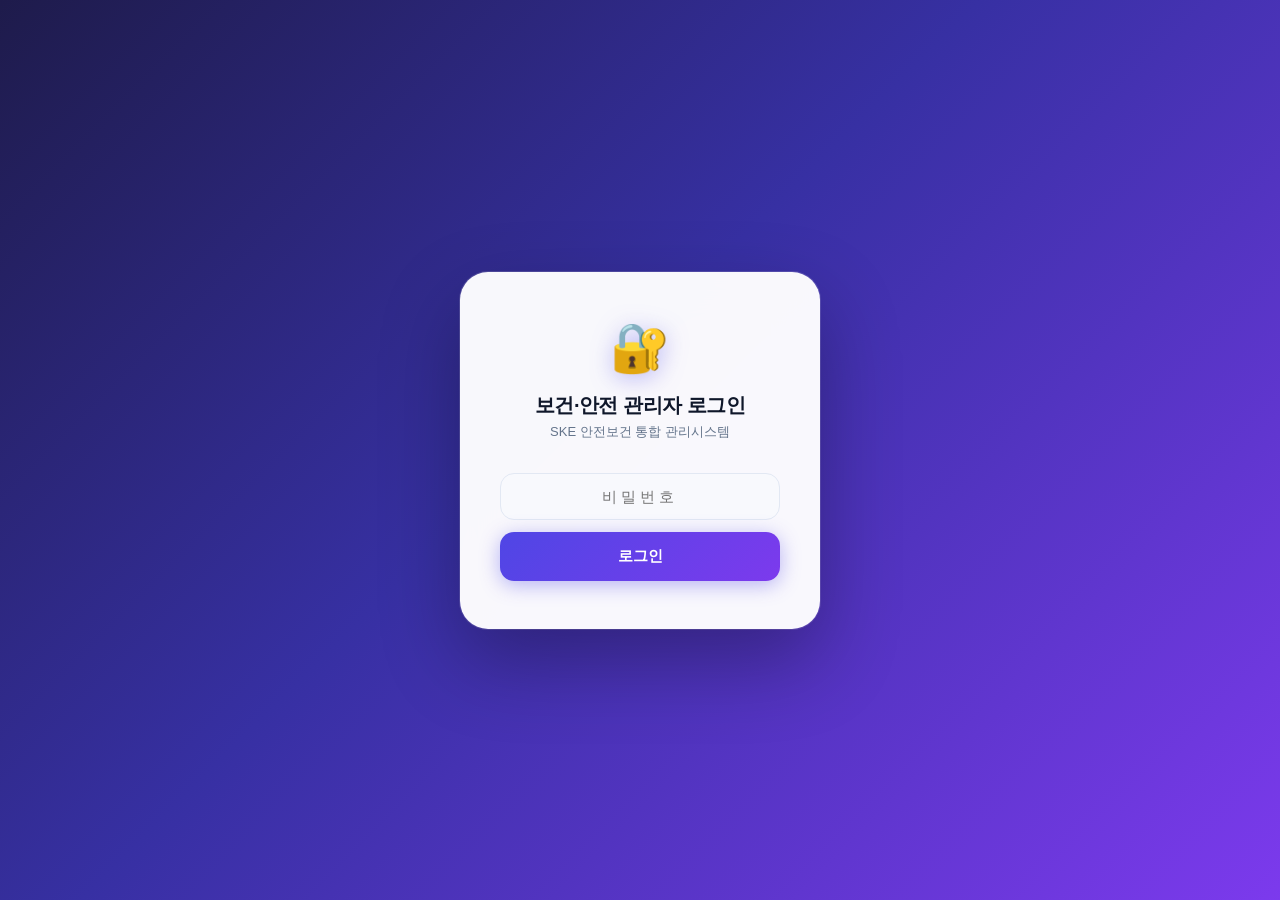
==== commit 3ccb9eeb: "style(admin): 2026 UI/UX 리디자인 - Pretendard 폰트 + Indigo 팔레트 - 폰트: Noto Sans KR → Pretendard Variable " ====
--- a/admin.html
+++ b/admin.html
@@ -4,243 +4,265 @@
 <meta charset="UTF-8">
 <meta name="viewport" content="width=device-width, initial-scale=1.0">
 <title>보건·안전 관리자</title>
-<link href="https://fonts.googleapis.com/css2?family=Noto+Sans+KR:wght@300;400;500;700;900&display=swap" rel="stylesheet">
+<link rel="stylesheet" as="style" crossorigin href="https://cdn.jsdelivr.net/gh/orioncactus/pretendard@v1.3.9/dist/web/variable/pretendardvariable-dynamic-subset.css">
 <script src="https://cdn.jsdelivr.net/npm/chart.js"></script>
 <style>
 :root{
-  --bg:#f0f4ff;--surface:#fff;--border:#dde3f0;
-  --accent:#2563eb;--accent2:#7c3aed;--alight:rgba(37,99,235,0.07);
+  --bg:#eef0ff;
+  --surface:#fff;
+  --surface-2:#f8f9fd;
+  --border:#e2e8f3;
+  --border-2:rgba(79,70,229,0.18);
+  --accent:#4f46e5;
+  --accent2:#7c3aed;
+  --alight:rgba(79,70,229,0.07);
   --green:#10b981;--red:#ef4444;--yellow:#f59e0b;--orange:#f97316;
-  --text:#1e293b;--text2:#64748b;--r:14px;--sh:0 4px 20px rgba(37,99,235,0.07);
+  --text:#0f172a;--text2:#64748b;
+  --r:16px;
+  --sh:0 2px 16px rgba(79,70,229,0.08),0 1px 3px rgba(0,0,0,0.04);
+  --sh-md:0 8px 32px rgba(79,70,229,0.12),0 2px 8px rgba(0,0,0,0.05);
+  --sh-lg:0 24px 64px rgba(79,70,229,0.18),0 8px 24px rgba(0,0,0,0.08);
 }
 *{box-sizing:border-box;margin:0;padding:0;}
-body{font-family:'Noto Sans KR',sans-serif;background:var(--bg);color:var(--text);}
+body{font-family:'Pretendard Variable','Pretendard','Noto Sans KR',sans-serif;background:var(--bg);color:var(--text);}
 
 /* 로그인 */
-#loginScreen{position:fixed;inset:0;background:linear-gradient(135deg,#1e3a8a,#7c3aed);display:flex;align-items:center;justify-content:center;z-index:9999;}
-.login-box{background:#fff;border-radius:20px;padding:40px 36px;width:340px;text-align:center;box-shadow:0 20px 60px rgba(0,0,0,.25);}
-.login-logo{font-size:44px;margin-bottom:12px;}
-.login-title{font-size:18px;font-weight:900;margin-bottom:4px;}
-.login-sub{font-size:12px;color:var(--text2);margin-bottom:28px;}
-.login-inp{width:100%;padding:13px 16px;border:1.5px solid var(--border);border-radius:10px;font-size:15px;font-family:'Noto Sans KR',sans-serif;outline:none;margin-bottom:12px;text-align:center;letter-spacing:4px;}
-.login-inp:focus{border-color:var(--accent);}
-.login-btn{width:100%;padding:14px;background:linear-gradient(135deg,var(--accent),var(--accent2));color:#fff;border:none;border-radius:10px;font-size:15px;font-weight:700;cursor:pointer;font-family:'Noto Sans KR',sans-serif;}
+#loginScreen{position:fixed;inset:0;background:linear-gradient(135deg,#1e1b4b 0%,#3730a3 45%,#7c3aed 100%);display:flex;align-items:center;justify-content:center;z-index:9999;}
+.login-box{background:rgba(255,255,255,0.97);backdrop-filter:blur(20px);-webkit-backdrop-filter:blur(20px);border-radius:28px;padding:48px 40px;width:360px;text-align:center;box-shadow:0 32px 80px rgba(0,0,0,0.3),0 0 0 1px rgba(255,255,255,0.15);}
+.login-logo{font-size:48px;margin-bottom:16px;filter:drop-shadow(0 4px 12px rgba(79,70,229,0.35));}
+.login-title{font-size:20px;font-weight:800;margin-bottom:4px;letter-spacing:-0.5px;}
+.login-sub{font-size:13px;color:var(--text2);margin-bottom:32px;}
+.login-inp{width:100%;padding:14px 18px;border:1.5px solid var(--border);border-radius:14px;font-size:15px;font-family:'Pretendard Variable','Pretendard',sans-serif;outline:none;margin-bottom:12px;text-align:center;letter-spacing:4px;background:var(--surface-2);transition:.2s;}
+.login-inp:focus{border-color:var(--accent);background:#fff;box-shadow:0 0 0 4px rgba(79,70,229,0.1);}
+.login-btn{width:100%;padding:15px;background:linear-gradient(135deg,var(--accent),var(--accent2));color:#fff;border:none;border-radius:14px;font-size:15px;font-weight:700;cursor:pointer;font-family:'Pretendard Variable','Pretendard',sans-serif;transition:.2s;box-shadow:0 4px 20px rgba(79,70,229,0.4);}
+.login-btn:hover{transform:translateY(-2px);box-shadow:0 8px 28px rgba(79,70,229,0.5);}
 .login-err{color:var(--red);font-size:12px;margin-top:8px;display:none;}
 
 /* 헤더 */
-.hdr{background:linear-gradient(135deg,#1e3a8a,#7c3aed);color:#fff;padding:14px 20px;display:flex;align-items:center;justify-content:space-between;position:sticky;top:0;z-index:100;box-shadow:0 4px 16px rgba(0,0,0,.15);}
+.hdr{background:linear-gradient(135deg,#1e1b4b,#312e81,#6d28d9);color:#fff;padding:0 20px;display:flex;align-items:center;justify-content:space-between;position:sticky;top:0;z-index:100;box-shadow:0 4px 24px rgba(30,27,75,0.45);height:56px;}
 .hdr-left{display:flex;align-items:center;gap:8px;}
-.hdr-title{font-size:16px;font-weight:900;}
-.hdr-badge{background:rgba(255,255,255,.2);padding:4px 10px;border-radius:20px;font-size:11px;font-weight:700;}
-.logout-btn{padding:7px 14px;background:rgba(255,255,255,.15);color:#fff;border:1px solid rgba(255,255,255,.3);border-radius:8px;font-size:12px;font-weight:700;cursor:pointer;font-family:'Noto Sans KR',sans-serif;}
+.hdr-title{font-size:14px;font-weight:700;letter-spacing:-0.3px;}
+.hdr-badge{background:rgba(255,255,255,0.15);backdrop-filter:blur(8px);-webkit-backdrop-filter:blur(8px);padding:4px 12px;border-radius:20px;font-size:11px;font-weight:700;border:1px solid rgba(255,255,255,0.2);}
+.logout-btn{padding:7px 16px;background:rgba(255,255,255,0.1);color:#fff;border:1px solid rgba(255,255,255,0.22);border-radius:20px;font-size:12px;font-weight:600;cursor:pointer;font-family:'Pretendard Variable','Pretendard',sans-serif;transition:.2s;backdrop-filter:blur(8px);}
+.logout-btn:hover{background:rgba(255,255,255,0.22);}
 
 /* 탭 */
-.nav-tabs{background:#fff;border-bottom:1px solid var(--border);display:flex;padding:0 16px;overflow-x:auto;scrollbar-width:none;}
+.nav-tabs{background:var(--surface);border-bottom:1px solid var(--border);display:flex;padding:0 16px;overflow-x:auto;scrollbar-width:none;}
 .nav-tabs::-webkit-scrollbar{display:none;}
-.nav-tab{padding:12px 16px;font-size:13px;font-weight:700;color:var(--text2);cursor:pointer;border-bottom:3px solid transparent;white-space:nowrap;transition:.2s;}
-.nav-tab.active{color:var(--accent);border-bottom-color:var(--accent);}
+.nav-tab{padding:14px 16px;font-size:13px;font-weight:600;color:var(--text2);cursor:pointer;border-bottom:2px solid transparent;white-space:nowrap;transition:.2s;}
+.nav-tab.active{color:var(--accent);border-bottom-color:var(--accent);font-weight:700;}
+.nav-tab:hover:not(.active){color:var(--text);background:var(--surface-2);}
 
 /* 탭 콘텐츠 */
-.tab-pane{display:none;padding:16px 16px 80px;max-width:1300px;margin:0 auto;}
+.tab-pane{display:none;padding:20px 20px 80px;max-width:1300px;margin:0 auto;}
 .tab-pane.active{display:block;}
 
 /* 카드 */
-.card{background:#fff;border:1px solid var(--border);border-radius:var(--r);padding:16px;margin-bottom:12px;box-shadow:var(--sh);}
-.card-title{font-size:13px;font-weight:800;margin-bottom:12px;color:var(--text);display:flex;align-items:center;gap:6px;}
+.card{background:var(--surface);border:1px solid var(--border);border-radius:var(--r);padding:18px;margin-bottom:14px;box-shadow:var(--sh);transition:.2s;}
+.card-title{font-size:14px;font-weight:800;margin-bottom:14px;color:var(--text);display:flex;align-items:center;gap:6px;letter-spacing:-0.3px;}
 
 /* 통계 */
-.stat-grid{display:grid;grid-template-columns:repeat(auto-fill,minmax(130px,1fr));gap:8px;margin-bottom:14px;}
-.stat-card{background:#fff;border:1px solid var(--border);border-radius:var(--r);padding:12px;text-align:center;box-shadow:var(--sh);}
-.stat-num{font-size:26px;font-weight:900;}
-.stat-lbl{font-size:11px;color:var(--text2);margin-top:3px;}
+.stat-grid{display:grid;grid-template-columns:repeat(auto-fill,minmax(140px,1fr));gap:10px;margin-bottom:16px;}
+.stat-card{background:var(--surface);border:1px solid var(--border);border-radius:var(--r);padding:16px;text-align:center;box-shadow:var(--sh);transition:.25s;}
+.stat-card:hover{transform:translateY(-3px);box-shadow:var(--sh-md);}
+.stat-num{font-size:28px;font-weight:900;letter-spacing:-1px;}
+.stat-lbl{font-size:11px;color:var(--text2);margin-top:4px;font-weight:500;}
 .c-blue{color:var(--accent);} .c-red{color:var(--red);} .c-green{color:var(--green);}
 .c-yellow{color:var(--yellow);} .c-purple{color:var(--accent2);} .c-orange{color:var(--orange);}
 
 /* 차트 */
-.chart-grid{display:grid;grid-template-columns:1fr 1fr;gap:12px;margin-bottom:14px;}
+.chart-grid{display:grid;grid-template-columns:1fr 1fr;gap:14px;margin-bottom:16px;}
 @media(max-width:700px){.chart-grid{grid-template-columns:1fr;}}
 
 /* 툴바 */
-.toolbar{background:#fff;border:1px solid var(--border);border-radius:var(--r);padding:10px 12px;margin-bottom:10px;display:flex;gap:7px;flex-wrap:wrap;align-items:center;box-shadow:var(--sh);}
-.tb-inp{padding:8px 11px;border:1.5px solid var(--border);border-radius:7px;font-size:12px;font-family:'Noto Sans KR',sans-serif;outline:none;flex:1;min-width:100px;}
-.tb-inp:focus{border-color:var(--accent);}
-.tb-sel{padding:8px 11px;border:1.5px solid var(--border);border-radius:7px;font-size:12px;font-family:'Noto Sans KR',sans-serif;outline:none;background:#fff;cursor:pointer;}
-.tb-btn{padding:8px 13px;border:none;border-radius:7px;font-size:12px;font-weight:700;cursor:pointer;font-family:'Noto Sans KR',sans-serif;white-space:nowrap;}
-.tb-blue{background:var(--accent);color:#fff;} .tb-gray{background:#f1f5f9;color:var(--text2);}
-.tb-green{background:var(--green);color:#fff;} .tb-ghost{background:var(--alight);color:var(--accent);border:1px solid rgba(37,99,235,.3);}
+.toolbar{background:var(--surface);border:1px solid var(--border);border-radius:var(--r);padding:12px 14px;margin-bottom:12px;display:flex;gap:8px;flex-wrap:wrap;align-items:center;box-shadow:var(--sh);}
+.tb-inp{padding:9px 13px;border:1.5px solid var(--border);border-radius:10px;font-size:13px;font-family:'Pretendard Variable','Pretendard',sans-serif;outline:none;flex:1;min-width:100px;background:var(--surface-2);transition:.2s;}
+.tb-inp:focus{border-color:var(--accent);background:#fff;box-shadow:0 0 0 3px rgba(79,70,229,0.09);}
+.tb-sel{padding:9px 13px;border:1.5px solid var(--border);border-radius:10px;font-size:13px;font-family:'Pretendard Variable','Pretendard',sans-serif;outline:none;background:var(--surface-2);cursor:pointer;transition:.2s;}
+.tb-sel:focus{border-color:var(--accent);box-shadow:0 0 0 3px rgba(79,70,229,0.09);}
+.tb-btn{padding:9px 14px;border:none;border-radius:10px;font-size:12px;font-weight:700;cursor:pointer;font-family:'Pretendard Variable','Pretendard',sans-serif;white-space:nowrap;transition:.2s;}
+.tb-btn:hover{transform:translateY(-1px);}
+.tb-blue{background:var(--accent);color:#fff;box-shadow:0 2px 8px rgba(79,70,229,0.28);}
+.tb-blue:hover{background:#3730a3;box-shadow:0 4px 14px rgba(79,70,229,0.42);}
+.tb-gray{background:var(--surface-2);color:var(--text2);border:1px solid var(--border);}
+.tb-green{background:var(--green);color:#fff;box-shadow:0 2px 8px rgba(16,185,129,0.3);}
+.tb-ghost{background:var(--alight);color:var(--accent);border:1.5px solid var(--border-2);}
 
 /* 테이블 */
-.tbl-wrap{background:#fff;border:1px solid var(--border);border-radius:var(--r);box-shadow:var(--sh);overflow:hidden;margin-bottom:10px;}
-.tbl-hdr{padding:10px 14px;display:flex;align-items:center;justify-content:space-between;border-bottom:1px solid var(--border);}
+.tbl-wrap{background:var(--surface);border:1px solid var(--border);border-radius:var(--r);box-shadow:var(--sh);overflow:hidden;margin-bottom:12px;}
+.tbl-hdr{padding:12px 16px;display:flex;align-items:center;justify-content:space-between;border-bottom:1px solid var(--border);}
 .tbl-count{font-size:12px;font-weight:700;color:var(--text2);}
 .tbl-scroll{overflow-x:auto;}
 table{width:100%;border-collapse:collapse;}
 thead tr{background:linear-gradient(135deg,var(--accent),var(--accent2));}
-thead th{padding:9px 11px;font-size:11px;font-weight:700;color:#fff;text-align:left;white-space:nowrap;cursor:pointer;user-select:none;}
+thead th{padding:11px 13px;font-size:11px;font-weight:700;color:#fff;text-align:left;white-space:nowrap;cursor:pointer;user-select:none;letter-spacing:0.3px;}
 tbody tr{border-bottom:1px solid var(--border);transition:.15s;}
 tbody tr:last-child{border-bottom:none;}
-tbody tr:hover{background:#f0f4ff;}
-tbody td{padding:8px 11px;font-size:12px;vertical-align:middle;}
+tbody tr:hover{background:rgba(79,70,229,0.04);}
+tbody td{padding:10px 13px;font-size:12px;vertical-align:middle;}
 .td-name{font-weight:800;font-size:13px;}
 
 /* 배지 */
-.badge{display:inline-block;padding:2px 7px;border-radius:9px;font-size:10px;font-weight:700;white-space:nowrap;}
-.b-pain{background:rgba(239,68,68,.1);color:#dc2626;}
-.b-none{background:#f1f5f9;color:var(--text2);}
-.b-normal{background:rgba(16,185,129,.1);color:#059669;}
-.b-manage{background:rgba(245,158,11,.12);color:#d97706;}
-.b-serious{background:rgba(239,68,68,.12);color:#dc2626;}
-.b-b1{background:rgba(16,185,129,.1);color:#059669;} .b-b2{background:rgba(37,99,235,.1);color:var(--accent);}
-.b-b3{background:rgba(245,158,11,.1);color:#d97706;} .b-b4{background:rgba(239,68,68,.1);color:#dc2626;}
-.part-tag{display:inline-block;padding:2px 5px;border-radius:5px;font-size:10px;font-weight:600;background:rgba(239,68,68,.08);color:#dc2626;margin:1px;}
+.badge{display:inline-flex;align-items:center;padding:3px 9px;border-radius:20px;font-size:10px;font-weight:700;white-space:nowrap;}
+.b-pain{background:rgba(239,68,68,0.1);color:#dc2626;}
+.b-none{background:var(--surface-2);color:var(--text2);border:1px solid var(--border);}
+.b-normal{background:rgba(16,185,129,0.1);color:#059669;}
+.b-manage{background:rgba(245,158,11,0.1);color:#d97706;}
+.b-serious{background:rgba(239,68,68,0.1);color:#dc2626;}
+.b-b1{background:rgba(16,185,129,0.1);color:#059669;} .b-b2{background:rgba(79,70,229,0.1);color:var(--accent);}
+.b-b3{background:rgba(245,158,11,0.1);color:#d97706;} .b-b4{background:rgba(239,68,68,0.1);color:#dc2626;}
+.part-tag{display:inline-block;padding:2px 7px;border-radius:20px;font-size:10px;font-weight:600;background:rgba(239,68,68,0.08);color:#dc2626;margin:1px;}
 
 /* 출석 체크 관련 */
 .check-submitted{color:var(--green);font-size:18px;font-weight:900;}
 .check-pending{color:#e2e8f0;font-size:18px;}
 .check-late{color:var(--red);}
 .dept-section{margin-bottom:20px;}
-.dept-section-title{font-size:14px;font-weight:900;padding:8px 14px;background:linear-gradient(135deg,var(--accent),var(--accent2));color:#fff;border-radius:10px 10px 0 0;display:flex;align-items:center;justify-content:space-between;}
-.dept-section-body{border:1px solid var(--border);border-top:none;border-radius:0 0 10px 10px;overflow:hidden;}
-.check-row{display:flex;align-items:center;padding:10px 14px;border-bottom:1px solid var(--border);transition:.15s;}
+.dept-section-title{font-size:14px;font-weight:800;padding:10px 16px;background:linear-gradient(135deg,var(--accent),var(--accent2));color:#fff;border-radius:14px 14px 0 0;display:flex;align-items:center;justify-content:space-between;}
+.dept-section-body{border:1px solid var(--border);border-top:none;border-radius:0 0 14px 14px;overflow:hidden;}
+.check-row{display:flex;align-items:center;padding:10px 16px;border-bottom:1px solid var(--border);transition:.15s;}
 .check-row:last-child{border-bottom:none;}
-.check-row:hover{background:#f8fafc;}
+.check-row:hover{background:var(--surface-2);}
 .check-emp-name{font-size:13px;font-weight:700;min-width:80px;}
 .check-emp-rank{font-size:11px;color:var(--text2);min-width:50px;}
 .check-status{flex:1;display:flex;align-items:center;gap:8px;}
 .check-date{font-size:11px;color:var(--text2);}
-.check-judge{font-size:10px;font-weight:700;padding:2px 7px;border-radius:8px;}
-.prog-summary{display:flex;align-items:center;gap:8px;font-size:12px;color:rgba(255,255,255,.9);}
-.prog-bar-mini{height:6px;background:rgba(255,255,255,.3);border-radius:3px;width:80px;overflow:hidden;}
+.check-judge{font-size:10px;font-weight:700;padding:2px 8px;border-radius:20px;}
+.prog-summary{display:flex;align-items:center;gap:8px;font-size:12px;color:rgba(255,255,255,0.9);}
+.prog-bar-mini{height:5px;background:rgba(255,255,255,0.25);border-radius:3px;width:80px;overflow:hidden;}
 .prog-bar-fill{height:100%;background:#fff;border-radius:3px;transition:.5s;}
 
 /* 부서 치환 */
-.replace-row{display:flex;gap:8px;align-items:flex-end;background:#f8fafc;border:1px solid var(--border);border-radius:10px;padding:12px;margin-bottom:8px;}
-.replace-inp{flex:1;padding:9px 11px;border:1.5px solid var(--border);border-radius:7px;font-size:13px;font-family:'Noto Sans KR',sans-serif;outline:none;}
-.replace-inp:focus{border-color:var(--accent);}
-.dept-tag{display:inline-flex;align-items:center;gap:4px;padding:4px 10px;background:var(--alight);border:1px solid rgba(37,99,235,.2);border-radius:20px;font-size:12px;font-weight:600;color:var(--accent);margin:3px;cursor:pointer;}
-.dept-tag:hover{background:rgba(37,99,235,.15);}
+.replace-row{display:flex;gap:8px;align-items:flex-end;background:var(--surface-2);border:1px solid var(--border);border-radius:12px;padding:12px;margin-bottom:8px;}
+.replace-inp{flex:1;padding:9px 13px;border:1.5px solid var(--border);border-radius:10px;font-size:13px;font-family:'Pretendard Variable','Pretendard',sans-serif;outline:none;transition:.2s;}
+.replace-inp:focus{border-color:var(--accent);box-shadow:0 0 0 3px rgba(79,70,229,0.09);}
+.dept-tag{display:inline-flex;align-items:center;gap:4px;padding:5px 12px;background:var(--alight);border:1.5px solid var(--border-2);border-radius:20px;font-size:12px;font-weight:600;color:var(--accent);margin:3px;cursor:pointer;transition:.15s;}
+.dept-tag:hover{background:rgba(79,70,229,0.14);}
 .dept-cnt{font-size:10px;color:var(--text2);}
 
 /* 편집 버튼 */
-.btn-edit-sm{padding:4px 8px;background:var(--alight);color:var(--accent);border:1px solid rgba(37,99,235,.2);border-radius:5px;font-size:11px;font-weight:700;cursor:pointer;font-family:'Noto Sans KR',sans-serif;margin-right:3px;}
-.btn-del-sm{padding:4px 8px;background:rgba(239,68,68,.08);color:#dc2626;border:1px solid rgba(239,68,68,.2);border-radius:5px;font-size:11px;font-weight:700;cursor:pointer;font-family:'Noto Sans KR',sans-serif;}
+.btn-edit-sm{padding:4px 10px;background:var(--alight);color:var(--accent);border:1px solid var(--border-2);border-radius:20px;font-size:11px;font-weight:700;cursor:pointer;font-family:'Pretendard Variable','Pretendard',sans-serif;margin-right:3px;transition:.15s;}
+.btn-edit-sm:hover{background:rgba(79,70,229,0.15);}
+.btn-del-sm{padding:4px 10px;background:rgba(239,68,68,0.07);color:#dc2626;border:1px solid rgba(239,68,68,0.2);border-radius:20px;font-size:11px;font-weight:700;cursor:pointer;font-family:'Pretendard Variable','Pretendard',sans-serif;transition:.15s;}
+.btn-del-sm:hover{background:rgba(239,68,68,0.15);}
 
 /* NIOSH */
-.judge-grid{display:grid;grid-template-columns:repeat(3,1fr);gap:10px;margin-bottom:14px;}
-.judge-card{border-radius:12px;padding:14px;text-align:center;}
-.jc-normal{background:rgba(16,185,129,.08);border:1.5px solid rgba(16,185,129,.25);}
-.jc-manage{background:rgba(245,158,11,.08);border:1.5px solid rgba(245,158,11,.3);}
-.jc-serious{background:rgba(239,68,68,.08);border:1.5px solid rgba(239,68,68,.25);}
-.jc-num{font-size:26px;font-weight:900;}
+.judge-grid{display:grid;grid-template-columns:repeat(3,1fr);gap:12px;margin-bottom:16px;}
+.judge-card{border-radius:16px;padding:16px;text-align:center;}
+.jc-normal{background:rgba(16,185,129,0.07);border:1.5px solid rgba(16,185,129,0.22);}
+.jc-manage{background:rgba(245,158,11,0.07);border:1.5px solid rgba(245,158,11,0.28);}
+.jc-serious{background:rgba(239,68,68,0.07);border:1.5px solid rgba(239,68,68,0.22);}
+.jc-num{font-size:28px;font-weight:900;letter-spacing:-1px;}
 .jn{color:#059669;} .jm{color:#d97706;} .js{color:#dc2626;}
-.jc-lbl{font-size:12px;font-weight:700;margin-top:3px;}
+.jc-lbl{font-size:12px;font-weight:700;margin-top:4px;}
 .at-normal{color:#059669;font-weight:700;} .at-manage{color:#d97706;font-weight:700;} .at-serious{color:#dc2626;font-weight:700;}
 .at-pct{font-size:10px;color:var(--text2);}
-.result-판정{display:inline-block;padding:3px 9px;border-radius:7px;font-size:11px;font-weight:800;}
-.판정-정상{background:rgba(16,185,129,.1);color:#059669;}
-.판정-관리대상자{background:rgba(245,158,11,.12);color:#d97706;}
-.판정-통증호소자{background:rgba(239,68,68,.12);color:#dc2626;}
-
-/* 모달 */
-#editModal{position:fixed;inset:0;z-index:600;display:none;align-items:center;justify-content:center;padding:16px;}
-#editModal.open{display:flex;}
-#reportModal{position:fixed;inset:0;z-index:600;display:none;align-items:center;justify-content:center;padding:16px;}
-#reportModal.open{display:flex;}
-#improvementModal{position:fixed;inset:0;z-index:600;display:none;align-items:center;justify-content:center;padding:16px;}
-#improvementModal.open{display:flex;}
-.modal-backdrop{position:fixed;inset:0;background:rgba(0,0,0,.4);z-index:-1;}
-.modal-box{background:#fff;border-radius:18px;width:100%;max-width:520px;max-height:92vh;overflow-y:auto;box-shadow:0 20px 60px rgba(0,0,0,.25);}
-.modal-hd{padding:16px 18px;background:linear-gradient(135deg,var(--accent),var(--accent2));color:#fff;border-radius:18px 18px 0 0;display:flex;align-items:center;justify-content:space-between;position:sticky;top:0;z-index:2;}
-.modal-title{font-size:14px;font-weight:900;}
-.modal-close{background:rgba(255,255,255,.2);border:none;color:#fff;padding:5px 11px;border-radius:7px;cursor:pointer;font-size:13px;}
-.modal-body{padding:16px 18px 8px;}
-.modal-foot{padding:10px 18px;border-top:1px solid var(--border);display:flex;gap:8px;justify-content:flex-end;background:#f8fafc;border-radius:0 0 18px 18px;position:sticky;bottom:0;}
-.m-group{margin-bottom:10px;}
-.m-label{font-size:11px;font-weight:700;color:var(--text2);margin-bottom:4px;}
-.m-inp{width:100%;padding:9px 11px;border:1.5px solid var(--border);border-radius:7px;font-size:13px;font-family:'Noto Sans KR',sans-serif;outline:none;}
-.m-inp:focus{border-color:var(--accent);}
-.m-grid2{display:grid;grid-template-columns:1fr 1fr;gap:8px;}
-.m-sec{font-size:11px;font-weight:800;color:var(--accent);background:var(--alight);padding:3px 9px;border-radius:5px;margin:12px 0 8px;display:inline-block;}
-.btn-save{padding:9px 18px;background:linear-gradient(135deg,var(--accent),var(--accent2));color:#fff;border:none;border-radius:8px;font-weight:700;cursor:pointer;font-size:13px;font-family:'Noto Sans KR',sans-serif;}
-.btn-del-modal{padding:9px 18px;background:var(--red);color:#fff;border:none;border-radius:8px;font-weight:700;cursor:pointer;font-size:13px;font-family:'Noto Sans KR',sans-serif;}
-.btn-cancel{padding:9px 14px;background:#f1f5f9;color:var(--text2);border:none;border-radius:8px;font-weight:700;cursor:pointer;font-size:13px;font-family:'Noto Sans KR',sans-serif;}
+.result-판정{display:inline-block;padding:3px 10px;border-radius:20px;font-size:11px;font-weight:800;}
+.판정-정상{background:rgba(16,185,129,0.1);color:#059669;}
+.판정-관리대상자{background:rgba(245,158,11,0.12);color:#d97706;}
+.판정-통증호소자{background:rgba(239,68,68,0.12);color:#dc2626;}
+
+/* 모달 공통 */
+#editModal,#reportModal,#improvementModal{position:fixed;inset:0;z-index:600;display:none;align-items:center;justify-content:center;padding:16px;}
+#editModal.open,#reportModal.open,#improvementModal.open{display:flex;}
+.modal-backdrop{position:fixed;inset:0;background:rgba(15,23,42,0.52);backdrop-filter:blur(6px);-webkit-backdrop-filter:blur(6px);z-index:-1;}
+.modal-box{background:var(--surface);border-radius:22px;width:100%;max-width:520px;max-height:92vh;overflow-y:auto;box-shadow:var(--sh-lg);}
+.modal-hd{padding:18px 20px;background:linear-gradient(135deg,var(--accent),var(--accent2));color:#fff;border-radius:22px 22px 0 0;display:flex;align-items:center;justify-content:space-between;position:sticky;top:0;z-index:2;}
+.modal-title{font-size:15px;font-weight:800;letter-spacing:-0.3px;}
+.modal-close{background:rgba(255,255,255,0.15);border:1px solid rgba(255,255,255,0.25);color:#fff;padding:6px 14px;border-radius:20px;cursor:pointer;font-size:13px;font-weight:600;transition:.2s;}
+.modal-close:hover{background:rgba(255,255,255,0.28);}
+.modal-body{padding:18px 20px 10px;}
+.modal-foot{padding:12px 20px;border-top:1px solid var(--border);display:flex;gap:8px;justify-content:flex-end;background:var(--surface-2);border-radius:0 0 22px 22px;position:sticky;bottom:0;}
+.m-group{margin-bottom:12px;}
+.m-label{font-size:11px;font-weight:700;color:var(--text2);margin-bottom:5px;letter-spacing:0.2px;}
+.m-inp{width:100%;padding:10px 13px;border:1.5px solid var(--border);border-radius:10px;font-size:13px;font-family:'Pretendard Variable','Pretendard',sans-serif;outline:none;background:var(--surface-2);transition:.2s;}
+.m-inp:focus{border-color:var(--accent);background:#fff;box-shadow:0 0 0 3px rgba(79,70,229,0.09);}
+.m-grid2{display:grid;grid-template-columns:1fr 1fr;gap:10px;}
+.m-sec{font-size:11px;font-weight:800;color:var(--accent);background:var(--alight);padding:4px 12px;border-radius:20px;margin:14px 0 10px;display:inline-flex;align-items:center;gap:4px;border:1px solid var(--border-2);}
+.btn-save{padding:10px 22px;background:linear-gradient(135deg,var(--accent),var(--accent2));color:#fff;border:none;border-radius:20px;font-weight:700;cursor:pointer;font-size:13px;font-family:'Pretendard Variable','Pretendard',sans-serif;box-shadow:0 2px 10px rgba(79,70,229,0.32);transition:.2s;}
+.btn-save:hover{transform:translateY(-1px);box-shadow:0 4px 18px rgba(79,70,229,0.48);}
+.btn-del-modal{padding:10px 22px;background:var(--red);color:#fff;border:none;border-radius:20px;font-weight:700;cursor:pointer;font-size:13px;font-family:'Pretendard Variable','Pretendard',sans-serif;transition:.2s;}
+.btn-del-modal:hover{opacity:0.87;}
+.btn-cancel{padding:10px 16px;background:var(--surface-2);color:var(--text2);border:1px solid var(--border);border-radius:20px;font-weight:700;cursor:pointer;font-size:13px;font-family:'Pretendard Variable','Pretendard',sans-serif;transition:.2s;}
+.btn-cancel:hover{background:var(--border);}
 
 /* 상세정보 모달 */
 #detailModal{position:fixed;inset:0;z-index:700;display:none;align-items:center;justify-content:center;padding:16px;}
 #detailModal.open{display:flex;}
-#detailBackdrop{position:fixed;inset:0;background:rgba(0,0,0,.45);z-index:-1;backdrop-filter:blur(2px);}
-.detail-box{background:#fff;border-radius:20px;width:100%;max-width:520px;max-height:90vh;overflow-y:auto;box-shadow:0 24px 80px rgba(0,0,0,.25);animation:detailIn .3s ease;}
-@keyframes detailIn{from{opacity:0;transform:translateY(20px);}to{opacity:1;transform:translateY(0);}}
-.detail-hd{padding:16px 20px;background:linear-gradient(135deg,var(--accent),var(--accent2));color:#fff;border-radius:20px 20px 0 0;display:flex;align-items:center;justify-content:space-between;position:sticky;top:0;z-index:2;}
-.detail-title{font-size:15px;font-weight:900;display:flex;align-items:center;gap:6px;}
-.detail-close{background:rgba(255,255,255,.2);border:none;color:#fff;padding:6px 14px;border-radius:8px;cursor:pointer;font-size:13px;font-weight:700;font-family:'Noto Sans KR',sans-serif;display:flex;align-items:center;gap:4px;transition:.2s;}
-.detail-close:hover{background:rgba(255,255,255,.35);}
-.detail-body{padding:16px 20px 20px;}
-.detail-judge-bar{padding:10px 16px;margin-bottom:14px;display:flex;align-items:center;gap:8px;}
+#detailBackdrop{position:fixed;inset:0;background:rgba(15,23,42,0.55);z-index:-1;backdrop-filter:blur(8px);-webkit-backdrop-filter:blur(8px);}
+.detail-box{background:var(--surface);border-radius:24px;width:100%;max-width:520px;max-height:90vh;overflow-y:auto;box-shadow:var(--sh-lg);animation:detailIn .28s cubic-bezier(0.34,1.56,0.64,1);}
+@keyframes detailIn{from{opacity:0;transform:translateY(24px) scale(0.97);}to{opacity:1;transform:translateY(0) scale(1);}}
+.detail-hd{padding:18px 22px;background:linear-gradient(135deg,var(--accent),var(--accent2));color:#fff;border-radius:24px 24px 0 0;display:flex;align-items:center;justify-content:space-between;position:sticky;top:0;z-index:2;}
+.detail-title{font-size:15px;font-weight:900;display:flex;align-items:center;gap:6px;letter-spacing:-0.3px;}
+.detail-close{background:rgba(255,255,255,0.15);border:1px solid rgba(255,255,255,0.25);color:#fff;padding:7px 16px;border-radius:20px;cursor:pointer;font-size:13px;font-weight:700;font-family:'Pretendard Variable','Pretendard',sans-serif;display:flex;align-items:center;gap:4px;transition:.2s;}
+.detail-close:hover{background:rgba(255,255,255,0.3);}
+.detail-body{padding:18px 22px 22px;}
+.detail-judge-bar{padding:12px 16px;margin-bottom:16px;display:flex;align-items:center;gap:8px;background:var(--surface-2);border-radius:12px;border:1px solid var(--border);}
 .detail-judge-label{font-size:13px;font-weight:800;color:var(--text);}
-.detail-judge-badge{padding:4px 14px;border-radius:20px;font-size:13px;font-weight:800;}
-.djb-normal{background:rgba(16,185,129,.12);color:#059669;}
-.djb-manage{background:rgba(245,158,11,.15);color:#d97706;}
-.djb-serious{background:rgba(239,68,68,.12);color:#dc2626;}
-.detail-sec{margin-bottom:16px;}
-.detail-sec-title{font-size:12px;font-weight:800;color:var(--accent);background:var(--alight);padding:5px 12px;border-radius:8px;display:inline-flex;align-items:center;gap:5px;margin-bottom:8px;}
-.detail-row{display:flex;gap:8px;padding:7px 4px;border-bottom:1px solid #f1f5f9;font-size:13px;align-items:center;}
+.detail-judge-badge{padding:5px 16px;border-radius:20px;font-size:13px;font-weight:800;}
+.djb-normal{background:rgba(16,185,129,0.12);color:#059669;}
+.djb-manage{background:rgba(245,158,11,0.15);color:#d97706;}
+.djb-serious{background:rgba(239,68,68,0.12);color:#dc2626;}
+.detail-sec{margin-bottom:18px;}
+.detail-sec-title{font-size:12px;font-weight:800;color:var(--accent);background:var(--alight);padding:6px 14px;border-radius:20px;display:inline-flex;align-items:center;gap:5px;margin-bottom:10px;border:1px solid var(--border-2);}
+.detail-row{display:flex;gap:8px;padding:8px 6px;border-bottom:1px solid #f1f5f9;font-size:13px;align-items:center;}
 .detail-row:last-child{border-bottom:none;}
 .detail-key{font-weight:700;color:var(--text);min-width:95px;flex-shrink:0;font-size:12px;}
 .detail-val{color:var(--text2);word-break:break-all;font-size:13px;}
-.detail-part-header{display:flex;align-items:center;gap:8px;margin:12px 0 6px;padding:6px 10px;background:#f8fafc;border-radius:10px;border:1px solid var(--border);}
+.detail-part-header{display:flex;align-items:center;gap:8px;margin:12px 0 6px;padding:8px 12px;background:var(--surface-2);border-radius:12px;border:1px solid var(--border);}
 .detail-part-icon{font-size:16px;}
 .detail-part-name{font-size:13px;font-weight:800;color:var(--text);}
-.detail-part-badge{padding:3px 10px;border-radius:12px;font-size:11px;font-weight:800;}
-.dpb-normal{background:rgba(16,185,129,.12);color:#059669;}
-.dpb-manage{background:rgba(245,158,11,.15);color:#d97706;}
-.dpb-serious{background:rgba(239,68,68,.12);color:#dc2626;}
+.detail-part-badge{padding:3px 12px;border-radius:20px;font-size:11px;font-weight:800;}
+.dpb-normal{background:rgba(16,185,129,0.12);color:#059669;}
+.dpb-manage{background:rgba(245,158,11,0.15);color:#d97706;}
+.dpb-serious{background:rgba(239,68,68,0.12);color:#dc2626;}
 
 /* 레거시 드로어 (호환용) */
 #drawer{display:none;}
 #dBack{display:none;}
 
 /* 페이지네이션 */
-.pagination{display:flex;align-items:center;justify-content:center;gap:5px;padding:10px;}
-.pg-btn{padding:5px 9px;border:1.5px solid var(--border);border-radius:6px;background:#fff;color:var(--text2);font-size:11px;font-weight:700;cursor:pointer;}
-.pg-btn.on{background:var(--accent);color:#fff;border-color:var(--accent);}
-.pg-btn:disabled{opacity:.35;cursor:default;}
+.pagination{display:flex;align-items:center;justify-content:center;gap:5px;padding:12px;}
+.pg-btn{padding:6px 12px;border:1.5px solid var(--border);border-radius:20px;background:var(--surface);color:var(--text2);font-size:11px;font-weight:700;cursor:pointer;transition:.2s;}
+.pg-btn.on{background:var(--accent);color:#fff;border-color:var(--accent);box-shadow:0 2px 8px rgba(79,70,229,0.3);}
+.pg-btn:disabled{opacity:0.35;cursor:default;}
+.pg-btn:not(.on):not(:disabled):hover{border-color:var(--accent);color:var(--accent);}
 
 /* 기타 */
-#loadBar{position:fixed;top:0;left:0;width:0%;height:3px;background:linear-gradient(90deg,var(--accent),var(--accent2));z-index:9998;transition:width .3s;}
-.empty-msg{text-align:center;padding:36px;color:var(--text2);font-size:13px;}
-.btn-detail{padding:5px 12px;background:linear-gradient(135deg,var(--accent),var(--accent2));color:#fff;border:none;border-radius:7px;font-size:11px;font-weight:700;cursor:pointer;font-family:'Noto Sans KR',sans-serif;white-space:nowrap;transition:.2s;}
-.btn-detail:hover{opacity:.85;transform:scale(1.03);}
+#loadBar{position:fixed;top:0;left:0;width:0%;height:3px;background:linear-gradient(90deg,var(--accent),var(--accent2),#ec4899);z-index:9998;transition:width .3s;}
+.empty-msg{text-align:center;padding:40px;color:var(--text2);font-size:13px;font-weight:500;}
+.btn-detail{padding:6px 14px;background:linear-gradient(135deg,var(--accent),var(--accent2));color:#fff;border:none;border-radius:20px;font-size:11px;font-weight:700;cursor:pointer;font-family:'Pretendard Variable','Pretendard',sans-serif;white-space:nowrap;transition:.2s;box-shadow:0 2px 8px rgba(79,70,229,0.25);}
+.btn-detail:hover{opacity:.88;transform:translateY(-1px);box-shadow:0 4px 14px rgba(79,70,229,0.42);}
 
 /* 유해요인조사표 폼 */
 #hazardModal{position:fixed;inset:0;z-index:600;display:none;align-items:center;justify-content:center;padding:16px;}
 #hazardModal.open{display:flex;}
 .hz-radio-group{display:flex;flex-direction:column;gap:6px;margin-bottom:8px;}
-.hz-radio{display:flex;align-items:center;gap:6px;font-size:13px;cursor:pointer;padding:6px 10px;border-radius:8px;transition:.15s;}
+.hz-radio{display:flex;align-items:center;gap:6px;font-size:13px;cursor:pointer;padding:7px 12px;border-radius:10px;transition:.15s;}
 .hz-radio:hover{background:var(--alight);}
 .hz-radio input[type="radio"],.hz-radio input[type="checkbox"]{width:16px;height:16px;accent-color:var(--accent);}
 .hz-radio-row{display:flex;flex-wrap:wrap;gap:4px;margin-bottom:4px;}
-.hz-field-group{background:#f8fafc;border:1px solid var(--border);border-radius:10px;padding:10px 12px;margin-bottom:8px;}
+.hz-field-group{background:var(--surface-2);border:1px solid var(--border);border-radius:12px;padding:12px 14px;margin-bottom:8px;}
 .hz-field-label{font-size:12px;font-weight:800;color:var(--text);margin-bottom:6px;}
 .hz-since-inp{margin-top:6px;font-size:12px;}
 .hz-check-grid{display:grid;grid-template-columns:1fr 1fr;gap:4px;}
-.hz-check{display:flex;align-items:center;gap:6px;font-size:12px;padding:5px 8px;border-radius:6px;cursor:pointer;}
+.hz-check{display:flex;align-items:center;gap:6px;font-size:12px;padding:5px 10px;border-radius:8px;cursor:pointer;}
 .hz-check:hover{background:var(--alight);}
 .hz-check input{width:15px;height:15px;accent-color:var(--accent);}
 .hz-photo-area{margin-bottom:8px;}
 .hz-photo-preview{display:flex;flex-wrap:wrap;gap:8px;margin-bottom:8px;}
-.hz-photo-thumb{position:relative;width:80px;height:80px;border-radius:10px;overflow:hidden;border:2px solid var(--border);box-shadow:var(--sh);}
+.hz-photo-thumb{position:relative;width:80px;height:80px;border-radius:12px;overflow:hidden;border:2px solid var(--border);box-shadow:var(--sh);}
 .hz-photo-thumb img{width:100%;height:100%;object-fit:cover;}
-.hz-photo-del{position:absolute;top:2px;right:2px;width:20px;height:20px;background:rgba(239,68,68,.9);color:#fff;border:none;border-radius:50%;font-size:11px;cursor:pointer;display:flex;align-items:center;justify-content:center;line-height:1;}
-.hz-photo-btn{display:inline-flex;align-items:center;gap:4px;padding:8px 16px;background:linear-gradient(135deg,var(--accent),var(--accent2));color:#fff;border-radius:8px;font-size:12px;font-weight:700;cursor:pointer;font-family:'Noto Sans KR',sans-serif;}
+.hz-photo-del{position:absolute;top:2px;right:2px;width:20px;height:20px;background:rgba(239,68,68,0.9);color:#fff;border:none;border-radius:50%;font-size:11px;cursor:pointer;display:flex;align-items:center;justify-content:center;line-height:1;}
+.hz-photo-btn{display:inline-flex;align-items:center;gap:4px;padding:9px 18px;background:linear-gradient(135deg,var(--accent),var(--accent2));color:#fff;border-radius:20px;font-size:12px;font-weight:700;cursor:pointer;font-family:'Pretendard Variable','Pretendard',sans-serif;box-shadow:0 2px 8px rgba(79,70,229,0.3);}
 @media(max-width:500px){
   .hz-check-grid{grid-template-columns:1fr;}
   .hz-radio-row{flex-direction:column;}
   .m-grid2{grid-template-columns:1fr!important;}
 }
 
-.btn-print{background:rgba(255,255,255,.2);border:none;color:#fff;padding:6px 14px;border-radius:8px;cursor:pointer;font-size:13px;font-weight:700;font-family:'Noto Sans KR',sans-serif;display:flex;align-items:center;gap:4px;transition:.2s;}
-.btn-print:hover{background:rgba(255,255,255,.35);}
+.btn-print{background:rgba(255,255,255,0.15);border:1px solid rgba(255,255,255,0.25);color:#fff;padding:7px 16px;border-radius:20px;cursor:pointer;font-size:13px;font-weight:700;font-family:'Pretendard Variable','Pretendard',sans-serif;display:flex;align-items:center;gap:4px;transition:.2s;}
+.btn-print:hover{background:rgba(255,255,255,0.28);}
 
 /* 인쇄 전용 스타일 */
 @media print{
@@ -248,11 +270,11 @@
   #detailModal{display:flex!important;position:static!important;padding:0!important;z-index:auto!important;}
   #detailBackdrop{display:none!important;}
   .detail-box{max-width:100%!important;max-height:none!important;box-shadow:none!important;border-radius:0!important;animation:none!important;overflow:visible!important;}
-  .detail-hd{background:none!important;color:#000!important;border-bottom:3px solid #2563eb;border-radius:0!important;padding:12px 0!important;}
+  .detail-hd{background:none!important;color:#000!important;border-bottom:3px solid #4f46e5;border-radius:0!important;padding:12px 0!important;}
   .detail-title{color:#1e293b!important;font-size:18px!important;}
   .detail-close,.btn-print{display:none!important;}
   .detail-body{padding:10px 0!important;}
-  .detail-judge-bar{padding:8px 0!important;}
+  .detail-judge-bar{padding:8px 0!important;background:none!important;border:none!important;}
   .detail-judge-label{color:#000!important;}
   .detail-sec-title{background:#eef2ff!important;-webkit-print-color-adjust:exact;print-color-adjust:exact;}
   .detail-row{padding:5px 2px!important;font-size:12px!important;}
@@ -260,9 +282,9 @@
   .detail-val{font-size:12px!important;color:#333!important;}
   .detail-part-header{background:#f8fafc!important;-webkit-print-color-adjust:exact;print-color-adjust:exact;}
   .detail-judge-badge,.detail-part-badge{-webkit-print-color-adjust:exact;print-color-adjust:exact;}
-  .djb-normal,.dpb-normal{background:rgba(16,185,129,.12)!important;color:#059669!important;-webkit-print-color-adjust:exact;print-color-adjust:exact;}
-  .djb-manage,.dpb-manage{background:rgba(245,158,11,.15)!important;color:#d97706!important;-webkit-print-color-adjust:exact;print-color-adjust:exact;}
-  .djb-serious,.dpb-serious{background:rgba(239,68,68,.12)!important;color:#dc2626!important;-webkit-print-color-adjust:exact;print-color-adjust:exact;}
+  .djb-normal,.dpb-normal{background:rgba(16,185,129,0.12)!important;color:#059669!important;-webkit-print-color-adjust:exact;print-color-adjust:exact;}
+  .djb-manage,.dpb-manage{background:rgba(245,158,11,0.15)!important;color:#d97706!important;-webkit-print-color-adjust:exact;print-color-adjust:exact;}
+  .djb-serious,.dpb-serious{background:rgba(239,68,68,0.12)!important;color:#dc2626!important;-webkit-print-color-adjust:exact;print-color-adjust:exact;}
   @page{margin:15mm;size:A4;}
 }
 </style>
@@ -284,18 +306,46 @@
 
 <!-- 헤더 -->
 <div class="hdr" id="adminHdr" style="display:none">
-  <div class="hdr-left" style="gap:0;flex:1;">
-    <div id="hdrMusculo" onclick="switchSection('musculo')" style="display:flex;align-items:center;gap:8px;padding:6px 16px 6px 0;cursor:pointer;border-right:1px solid rgba(255,255,255,.25);margin-right:16px;opacity:1;">
+  <div class="hdr-left" style="gap:0;flex:1;overflow-x:auto;flex-wrap:nowrap;">
+    <div id="hdrEduDash" onclick="switchSection('edu-dash')" style="display:flex;align-items:center;gap:8px;padding:6px 12px;cursor:pointer;opacity:.55;border-radius:8px;transition:.2s;border-right:1px solid rgba(255,255,255,.25);margin-right:16px;flex-shrink:0;">
+      <span style="font-size:18px">📊</span>
+      <span class="hdr-title">전체 교육 현황</span>
+    </div>
+    <div id="hdrMusculo" onclick="switchSection('musculo')" style="display:flex;align-items:center;gap:8px;padding:6px 16px 6px 0;cursor:pointer;border-right:1px solid rgba(255,255,255,.25);margin-right:16px;opacity:1;flex-shrink:0;">
       <span style="font-size:20px">🦴</span>
       <span class="hdr-title">근골격계 증상조사</span>
     </div>
-    <div id="hdrEdu" onclick="switchSection('edu')" style="display:flex;align-items:center;gap:8px;padding:6px 12px;cursor:pointer;opacity:.55;border-radius:8px;transition:.2s;border-right:1px solid rgba(255,255,255,.25);margin-right:16px;">
+    <div id="hdrEdu" onclick="switchSection('edu')" style="display:flex;align-items:center;gap:8px;padding:6px 12px;cursor:pointer;opacity:.55;border-radius:8px;transition:.2s;border-right:1px solid rgba(255,255,255,.25);margin-right:16px;flex-shrink:0;">
       <span style="font-size:18px">📚</span>
       <span class="hdr-title">정기안전보건교육</span>
     </div>
-    <div id="hdrSafety" onclick="switchSection('safety')" style="display:flex;align-items:center;gap:8px;padding:6px 12px;cursor:pointer;opacity:.55;border-radius:8px;transition:.2s;">
+    <div id="hdrSafety" onclick="switchSection('safety')" style="display:flex;align-items:center;gap:8px;padding:6px 12px;cursor:pointer;opacity:.55;border-radius:8px;transition:.2s;flex-shrink:0;">
       <span style="font-size:18px">🦺</span>
       <span class="hdr-title">산업안전교육</span>
+    </div>
+    <div id="hdrHarassment" onclick="switchSection('harassment')" style="display:flex;align-items:center;gap:8px;padding:6px 12px;cursor:pointer;opacity:.55;border-radius:8px;transition:.2s;flex-shrink:0;">
+      <span style="font-size:18px">🚫</span>
+      <span class="hdr-title">성희롱예방교육</span>
+    </div>
+    <div id="hdrDisability" onclick="switchSection('disability')" style="display:flex;align-items:center;gap:8px;padding:6px 12px;cursor:pointer;opacity:.55;border-radius:8px;transition:.2s;flex-shrink:0;">
+      <span style="font-size:18px">♿</span>
+      <span class="hdr-title">장애인 인식개선교육</span>
+    </div>
+    <div id="hdrPension" onclick="switchSection('pension')" style="display:flex;align-items:center;gap:8px;padding:6px 12px;cursor:pointer;opacity:.55;border-radius:8px;transition:.2s;flex-shrink:0;">
+      <span style="font-size:18px">💰</span>
+      <span class="hdr-title">퇴직연금교육</span>
+    </div>
+    <div id="hdrPrivacy" onclick="switchSection('privacy')" style="display:flex;align-items:center;gap:8px;padding:6px 12px;cursor:pointer;opacity:.55;border-radius:8px;transition:.2s;flex-shrink:0;">
+      <span style="font-size:18px">🔒</span>
+      <span class="hdr-title">개인정보보호교육</span>
+    </div>
+    <div id="hdrBullying" onclick="switchSection('bullying')" style="display:flex;align-items:center;gap:8px;padding:6px 12px;cursor:pointer;opacity:.55;border-radius:8px;transition:.2s;flex-shrink:0;">
+      <span style="font-size:18px">🤝</span>
+      <span class="hdr-title">괴롭힘 예방교육</span>
+    </div>
+    <div id="hdrSerious" onclick="switchSection('serious')" style="display:flex;align-items:center;gap:8px;padding:6px 12px;cursor:pointer;opacity:.55;border-radius:8px;transition:.2s;flex-shrink:0;">
+      <span style="font-size:18px">⚠️</span>
+      <span class="hdr-title">중대재해처벌교육</span>
     </div>
   </div>
   <button class="logout-btn" onclick="doLogout()">로그아웃</button>
@@ -940,7 +990,7 @@
   <!-- 직원별 서명 체크현황 -->
   <div class="card">
     <div class="card-title">☑️ 직원별 서명 현황</div>
-    <div id="eduCheckGrid" style="display:grid;grid-template-columns:repeat(auto-fill,minmax(110px,1fr));gap:6px;margin-top:8px;"></div>
+    <div id="eduCheckGrid" style="margin-top:8px;"></div>
   </div>
 
   <!-- 서명 현황 -->
@@ -1005,7 +1055,7 @@
   <!-- 직원별 서명 체크현황 -->
   <div class="card">
     <div class="card-title">☑️ 직원별 서명 현황</div>
-    <div id="safCheckGrid" style="display:grid;grid-template-columns:repeat(auto-fill,minmax(110px,1fr));gap:6px;margin-top:8px;"></div>
+    <div id="safCheckGrid" style="margin-top:8px;"></div>
   </div>
 
   <div class="card">
@@ -1033,6 +1083,25 @@
     </div>
   </div>
 </div>
+
+<!-- ══ TAB 전체 교육 현황 ══ -->
+<div class="tab-pane" id="tab-edu-dash">
+  <div style="background:linear-gradient(135deg,#1e293b,#334155);border-radius:14px;padding:16px 20px;margin-bottom:16px;display:flex;align-items:center;justify-content:space-between;flex-wrap:wrap;gap:10px;">
+    <div style="color:#fff;">
+      <div style="font-size:16px;font-weight:900;">📊 전체 교육 현황</div>
+      <div style="font-size:11px;opacity:.75;margin-top:2px;">모든 교육의 서명 완료 현황을 한눈에 확인합니다</div>
+    </div>
+    <div style="display:flex;gap:8px;align-items:center;">
+      <select id="dashYearFilter" class="tb-sel" onchange="renderEduDashboard()" style="background:rgba(255,255,255,.15);color:#fff;border-color:rgba(255,255,255,.3);"></select>
+      <button onclick="loadDashboardAll()" style="background:rgba(255,255,255,.2);color:#fff;border:1px solid rgba(255,255,255,.4);padding:8px 16px;border-radius:8px;font-size:12px;font-weight:700;cursor:pointer;font-family:'Noto Sans KR',sans-serif;">🔄 새로고침</button>
+    </div>
+  </div>
+  <div id="dashLoadingMsg" style="text-align:center;padding:40px;color:#94a3b8;font-size:13px;">데이터를 불러오는 중...</div>
+  <div id="eduDashGrid" style="display:grid;grid-template-columns:repeat(auto-fill,minmax(260px,1fr));gap:14px;"></div>
+</div>
+
+<!-- ══ TAB 추가 법정교육 6종 (JS로 동적 생성) ══ -->
+<div id="xEduTabContainer"></div>
 
 <!-- 산업안전교육 회차 등록/수정 모달 -->
 <div id="safSessionModal" style="position:fixed;inset:0;z-index:600;display:none;align-items:center;justify-content:center;padding:16px;">
@@ -1051,10 +1120,15 @@
       <div class="m-group"><div class="m-label">교육 제목 *</div><input id="saf-title" type="text" class="m-inp" placeholder="예: 산업안전교육 (3월)"></div>
       <div class="m-group"><div class="m-label">강사명</div><input id="saf-instructor" type="text" class="m-inp" placeholder="예: 신동민"></div>
       <div class="m-group">
-        <div class="m-label">교육자료 PDF 링크 (Google Drive)</div>
+        <div class="m-label">📄 교육자료 PDF 링크 (Google Drive)</div>
         <input id="saf-pdfUrl" type="url" class="m-inp" placeholder="https://drive.google.com/file/d/.../preview">
         <div style="background:#f0fdf4;border:1px solid #86efac;border-radius:8px;padding:8px 10px;margin-top:6px;font-size:11px;color:#166534;line-height:1.6;">
           📌 Google Drive → 공유 → 링크 복사 후 <b>/view</b>를 <b>/preview</b>로 변경
+        </div>
+        <div class="m-label" style="margin-top:10px;">🎥 YouTube 영상 URL</div>
+        <input id="saf-youtubeUrl" type="url" class="m-inp" placeholder="https://www.youtube.com/watch?v=...">
+        <div style="background:#fef9c3;border:1px solid #fde047;border-radius:8px;padding:8px 10px;margin-top:6px;font-size:11px;color:#713f12;line-height:1.6;">
+          📌 YouTube 영상 URL 그대로 붙여넣기 (자동 변환됩니다)
         </div>
       </div>
       <div class="m-group" style="display:flex;align-items:center;gap:10px;">
@@ -1285,6 +1359,188 @@
   </div>
 </div>
 
+<!-- ══ 추가 법정교육 공유 모달 ══ -->
+<!-- 회차 등록/수정 모달 -->
+<div id="xEduSessionModal" style="position:fixed;inset:0;z-index:600;display:none;align-items:center;justify-content:center;padding:16px;">
+  <div class="modal-backdrop" onclick="closeXEduSessionModal()"></div>
+  <div class="modal-box">
+    <div class="modal-hd">
+      <div class="modal-title" id="xEduSessionModalTitle">새 교육 회차 등록</div>
+      <button class="modal-close" onclick="closeXEduSessionModal()">✕</button>
+    </div>
+    <div class="modal-body">
+      <input type="hidden" id="xEduSessionDocId">
+      <input type="hidden" id="xEduSessionKey">
+      <div class="m-grid2">
+        <div class="m-group"><div class="m-label">교육 연도 *</div><input id="xEdu-month" type="number" class="m-inp" min="2020" max="2040" placeholder="예: 2026"></div>
+        <div class="m-group"><div class="m-label">교육일</div><input id="xEdu-eduDate" type="date" class="m-inp"></div>
+      </div>
+      <div class="m-group"><div class="m-label">교육 제목 *</div><input id="xEdu-title" type="text" class="m-inp" placeholder="예: 성희롱예방교육 (3월)"></div>
+      <div class="m-group"><div class="m-label">강사명</div><input id="xEdu-instructor" type="text" class="m-inp" placeholder="예: 신동민"></div>
+      <div class="m-group">
+        <div class="m-label">📄 교육자료 PDF 링크 (Google Drive)</div>
+        <input id="xEdu-pdfUrl" type="url" class="m-inp" placeholder="https://drive.google.com/file/d/.../preview">
+        <div style="background:#f0fdf4;border:1px solid #86efac;border-radius:8px;padding:8px 10px;margin-top:6px;font-size:11px;color:#166534;line-height:1.6;">
+          📌 Google Drive → 공유 → 링크 복사 후 <b>/view</b>를 <b>/preview</b>로 변경
+        </div>
+        <div class="m-label" style="margin-top:10px;">🎥 YouTube 영상 URL</div>
+        <input id="xEdu-youtubeUrl" type="url" class="m-inp" placeholder="https://www.youtube.com/watch?v=...">
+        <div style="background:#fef9c3;border:1px solid #fde047;border-radius:8px;padding:8px 10px;margin-top:6px;font-size:11px;color:#713f12;line-height:1.6;">
+          📌 YouTube 영상 URL 그대로 붙여넣기 (자동 변환됩니다)
+        </div>
+      </div>
+      <div class="m-group" style="display:flex;align-items:center;gap:10px;">
+        <input type="checkbox" id="xEdu-active" style="width:18px;height:18px;accent-color:#10b981;">
+        <label for="xEdu-active" style="font-size:13px;font-weight:700;color:#065f46;cursor:pointer;">✅ 이 회차를 활성화 (직원 서명 페이지에 표시)</label>
+      </div>
+    </div>
+    <div class="modal-foot">
+      <button class="btn-cancel" onclick="closeXEduSessionModal()">취소</button>
+      <button class="btn-save" onclick="saveXEduSession()">💾 저장</button>
+    </div>
+  </div>
+</div>
+
+<!-- 교육일지 모달 -->
+<div id="xEduFormModal" style="position:fixed;inset:0;z-index:800;display:none;align-items:flex-start;justify-content:center;padding:20px;background:rgba(0,0,0,.6);overflow-y:auto;">
+  <div style="background:#fff;border-radius:12px;width:100%;max-width:700px;box-shadow:0 20px 60px rgba(0,0,0,.3);margin:auto;">
+    <div style="padding:14px 18px;border-bottom:1px solid #dde3f0;display:flex;align-items:center;justify-content:space-between;position:sticky;top:0;background:#fff;z-index:2;border-radius:12px 12px 0 0;">
+      <div style="font-size:14px;font-weight:800;" id="xEduFormModalTitle">📄 교육일지</div>
+      <div style="display:flex;gap:8px;">
+        <button onclick="saveXEduFormData()" style="padding:7px 16px;background:#16a34a;color:#fff;border:none;border-radius:7px;font-size:12px;font-weight:700;cursor:pointer;font-family:'Noto Sans KR',sans-serif;">💾 저장</button>
+        <button onclick="printXEduForm()" style="padding:7px 16px;background:#065f46;color:#fff;border:none;border-radius:7px;font-size:12px;font-weight:700;cursor:pointer;font-family:'Noto Sans KR',sans-serif;">🖨️ 인쇄</button>
+        <button onclick="closeXEduFormModal()" style="padding:7px 12px;background:#f1f5f9;color:#64748b;border:none;border-radius:7px;font-size:12px;font-weight:700;cursor:pointer;font-family:'Noto Sans KR',sans-serif;">✕ 닫기</button>
+      </div>
+    </div>
+    <div id="xEduFormPrint" style="padding:24px;font-family:'Noto Sans KR',sans-serif;">
+      <div style="display:flex;align-items:flex-start;justify-content:space-between;margin-bottom:0;border:1.5px solid #333;border-bottom:none;">
+        <div style="display:flex;align-items:center;gap:14px;padding:14px 20px;flex:1;">
+          <div id="xEduFormIconEl" style="width:48px;height:48px;border-radius:50%;display:flex;align-items:center;justify-content:center;font-size:22px;flex-shrink:0;background:#ede9fe;"></div>
+          <div id="xEduFormTitleEl" style="font-size:18px;font-weight:900;letter-spacing:2px;border:2px solid #555;padding:8px 20px;">교육일지</div>
+        </div>
+        <div style="border-left:1.5px solid #333;display:flex;flex-direction:column;min-width:210px;">
+          <div style="text-align:center;font-size:11px;font-weight:700;padding:4px 0;border-bottom:1px solid #333;background:#f0fdf4;">결 &nbsp; 재</div>
+          <div style="display:flex;flex:1;">
+            <div style="flex:1;border-right:1px solid #333;text-align:center;">
+              <div style="font-size:10px;padding:3px 0;border-bottom:1px solid #ddd;background:#f0fdf4;">담당</div>
+              <div id="xEduApvArea0" onclick="openXEduApvSign(0)" style="width:60px;height:60px;margin:4px auto;border:1px dashed #aaa;border-radius:4px;cursor:pointer;display:flex;align-items:center;justify-content:center;background:#fafff8;">
+                <span style="font-size:9px;color:#aaa;">클릭서명</span>
+              </div>
+              <button onclick="clearXEduApvSig(0)" style="font-size:9px;padding:1px 6px;background:#fee2e2;border:none;border-radius:3px;cursor:pointer;margin-bottom:3px;">지우기</button>
+            </div>
+            <div style="flex:1;border-right:1px solid #333;text-align:center;">
+              <div style="font-size:10px;padding:3px 0;border-bottom:1px solid #ddd;background:#f0fdf4;">검토</div>
+              <div id="xEduApvArea1" onclick="openXEduApvSign(1)" style="width:60px;height:60px;margin:4px auto;border:1px dashed #aaa;border-radius:4px;cursor:pointer;display:flex;align-items:center;justify-content:center;background:#fafff8;">
+                <span style="font-size:9px;color:#aaa;">클릭서명</span>
+              </div>
+              <button onclick="clearXEduApvSig(1)" style="font-size:9px;padding:1px 6px;background:#fee2e2;border:none;border-radius:3px;cursor:pointer;margin-bottom:3px;">지우기</button>
+            </div>
+            <div style="flex:1;text-align:center;">
+              <div style="font-size:10px;padding:3px 0;border-bottom:1px solid #ddd;background:#f0fdf4;">결재</div>
+              <div id="xEduApvArea2" onclick="openXEduApvSign(2)" style="width:60px;height:60px;margin:4px auto;border:1px dashed #aaa;border-radius:4px;cursor:pointer;display:flex;align-items:center;justify-content:center;background:#fafff8;">
+                <span style="font-size:9px;color:#aaa;">클릭서명</span>
+              </div>
+              <button onclick="clearXEduApvSig(2)" style="font-size:9px;padding:1px 6px;background:#fee2e2;border:none;border-radius:3px;cursor:pointer;margin-bottom:3px;">지우기</button>
+            </div>
+          </div>
+        </div>
+      </div>
+      <table id="xEduFormTable" style="width:100%;border-collapse:collapse;border:1.5px solid #333;border-top:none;font-size:11.5px;">
+        <tr>
+          <td style="background:#f0fdf4;font-weight:700;padding:7px 10px;border:1px solid #aaa;width:100px;text-align:center;">사업장명</td>
+          <td colspan="3" style="padding:7px 10px;border:1px solid #aaa;"><input type="text" id="xf-company" value="신광전자" style="border:none;outline:none;width:100%;font-size:12px;font-family:'Noto Sans KR',sans-serif;"></td>
+        </tr>
+        <tr>
+          <td rowspan="3" style="background:#f0fdf4;font-weight:700;padding:7px 10px;border:1px solid #aaa;text-align:center;vertical-align:middle;">일 시</td>
+          <td style="padding:6px 8px;border:1px solid #aaa;font-size:11px;"><input type="text" id="xf-d1" placeholder="월/일" style="width:40px;border:none;border-bottom:1px solid #999;outline:none;text-align:center;font-size:11px;"> <span style="background:#d1fae5;padding:1px 5px;border-radius:3px;font-size:10px;">1차</span></td>
+          <td style="padding:6px 8px;border:1px solid #aaa;font-size:11px;"><input type="text" id="xf-t1s" placeholder="00:00" style="width:38px;border:none;border-bottom:1px solid #999;outline:none;text-align:center;font-size:11px;"> ~ <input type="text" id="xf-t1e" placeholder="00:00" style="width:38px;border:none;border-bottom:1px solid #999;outline:none;text-align:center;font-size:11px;"></td>
+          <td style="padding:6px 8px;border:1px solid #aaa;font-size:11px;">(<input type="text" id="xf-h1" style="width:24px;border:none;border-bottom:1px solid #999;outline:none;text-align:center;font-size:11px;"> 시간)</td>
+        </tr>
+        <tr>
+          <td style="padding:6px 8px;border:1px solid #aaa;font-size:11px;"><input type="text" id="xf-d2" placeholder="월/일" style="width:40px;border:none;border-bottom:1px solid #999;outline:none;text-align:center;font-size:11px;"> <span style="background:#d1fae5;padding:1px 5px;border-radius:3px;font-size:10px;">2차</span></td>
+          <td style="padding:6px 8px;border:1px solid #aaa;font-size:11px;"><input type="text" id="xf-t2s" placeholder="00:00" style="width:38px;border:none;border-bottom:1px solid #999;outline:none;text-align:center;font-size:11px;"> ~ <input type="text" id="xf-t2e" placeholder="00:00" style="width:38px;border:none;border-bottom:1px solid #999;outline:none;text-align:center;font-size:11px;"></td>
+          <td style="padding:6px 8px;border:1px solid #aaa;font-size:11px;">(<input type="text" id="xf-h2" style="width:24px;border:none;border-bottom:1px solid #999;outline:none;text-align:center;font-size:11px;"> 시간)</td>
+        </tr>
+        <tr>
+          <td style="padding:6px 8px;border:1px solid #aaa;font-size:11px;"><input type="text" id="xf-d3" placeholder="월/일" style="width:40px;border:none;border-bottom:1px solid #999;outline:none;text-align:center;font-size:11px;"> <span style="background:#d1fae5;padding:1px 5px;border-radius:3px;font-size:10px;">3차</span></td>
+          <td style="padding:6px 8px;border:1px solid #aaa;font-size:11px;"><input type="text" id="xf-t3s" placeholder="00:00" style="width:38px;border:none;border-bottom:1px solid #999;outline:none;text-align:center;font-size:11px;"> ~ <input type="text" id="xf-t3e" placeholder="00:00" style="width:38px;border:none;border-bottom:1px solid #999;outline:none;text-align:center;font-size:11px;"></td>
+          <td style="padding:6px 8px;border:1px solid #aaa;font-size:11px;">(<input type="text" id="xf-h3" style="width:24px;border:none;border-bottom:1px solid #999;outline:none;text-align:center;font-size:11px;"> 시간)</td>
+        </tr>
+        <tr>
+          <td rowspan="4" style="background:#f0fdf4;font-weight:700;padding:7px 10px;border:1px solid #aaa;text-align:center;vertical-align:middle;">교육 인원</td>
+          <td style="background:#f8faff;font-weight:700;font-size:10px;padding:5px 8px;border:1px solid #aaa;text-align:center;">구 분</td>
+          <td style="background:#f8faff;font-weight:700;font-size:10px;padding:5px 8px;border:1px solid #aaa;text-align:center;">남</td>
+          <td style="background:#f8faff;font-weight:700;font-size:10px;padding:5px 8px;border:1px solid #aaa;text-align:center;">여/계/비고</td>
+        </tr>
+        <tr>
+          <td style="font-size:11px;padding:5px 8px;border:1px solid #aaa;text-align:center;background:#fafbff;">대상 인원</td>
+          <td style="border:1px solid #aaa;"><input type="text" id="xf-tm" style="width:100%;border:none;outline:none;text-align:center;font-size:11px;padding:4px;"></td>
+          <td style="border:1px solid #aaa;"><input type="text" id="xf-tf" style="width:100%;border:none;outline:none;text-align:center;font-size:11px;padding:4px;"></td>
+        </tr>
+        <tr>
+          <td style="font-size:11px;padding:5px 8px;border:1px solid #aaa;text-align:center;background:#fafbff;">참석인원</td>
+          <td style="border:1px solid #aaa;"><input type="text" id="xf-am" style="width:100%;border:none;outline:none;text-align:center;font-size:11px;padding:4px;"></td>
+          <td style="border:1px solid #aaa;"><input type="text" id="xf-af" style="width:100%;border:none;outline:none;text-align:center;font-size:11px;padding:4px;"></td>
+        </tr>
+        <tr>
+          <td style="font-size:11px;padding:5px 8px;border:1px solid #aaa;text-align:center;background:#fafbff;">미참석 인원</td>
+          <td style="border:1px solid #aaa;"><input type="text" id="xf-nm" style="width:100%;border:none;outline:none;text-align:center;font-size:11px;padding:4px;"></td>
+          <td style="border:1px solid #aaa;"><input type="text" id="xf-nf" style="width:100%;border:none;outline:none;text-align:center;font-size:11px;padding:4px;"></td>
+        </tr>
+        <tr>
+          <td style="background:#f0fdf4;font-weight:700;padding:7px 10px;border:1px solid #aaa;text-align:center;">교육주제</td>
+          <td colspan="3" style="padding:7px 10px;border:1px solid #aaa;"><input type="text" id="xf-subject" style="border:none;outline:none;width:100%;font-size:12px;font-family:'Noto Sans KR',sans-serif;"></td>
+        </tr>
+        <tr>
+          <td style="background:#f0fdf4;font-weight:700;padding:7px 10px;border:1px solid #aaa;text-align:center;vertical-align:top;">교육내용</td>
+          <td colspan="3" style="padding:10px 16px;border:1px solid #aaa;line-height:2.2;">
+            <div style="color:#065f46;margin-bottom:4px;">Ⅰ. &nbsp;<input type="text" id="xf-c1" style="border:none;border-bottom:1px solid #aaa;outline:none;width:80%;font-size:12px;font-family:'Noto Sans KR',sans-serif;color:#1e293b;"></div>
+            <div style="color:#065f46;margin-bottom:4px;">Ⅱ. &nbsp;<input type="text" id="xf-c2" style="border:none;border-bottom:1px solid #aaa;outline:none;width:80%;font-size:12px;font-family:'Noto Sans KR',sans-serif;color:#1e293b;"></div>
+            <div style="color:#065f46;margin-bottom:4px;">Ⅲ. &nbsp;<input type="text" id="xf-c3" style="border:none;border-bottom:1px solid #aaa;outline:none;width:80%;font-size:12px;font-family:'Noto Sans KR',sans-serif;color:#1e293b;"></div>
+            <div style="color:#065f46;">Ⅳ. &nbsp;<input type="text" id="xf-c4" style="border:none;border-bottom:1px solid #aaa;outline:none;width:80%;font-size:12px;font-family:'Noto Sans KR',sans-serif;color:#1e293b;"></div>
+          </td>
+        </tr>
+        <tr>
+          <td style="background:#f0fdf4;font-weight:700;padding:7px 10px;border:1px solid #aaa;text-align:center;vertical-align:middle;">교육장소/<br>강사</td>
+          <td style="border:1px solid #aaa;padding:6px 8px;"><input type="text" id="xf-place" placeholder="교육장소" style="border:none;outline:none;width:100%;font-size:12px;font-family:'Noto Sans KR',sans-serif;"></td>
+          <td colspan="2" style="border:1px solid #aaa;padding:6px 8px;"><input type="text" id="xf-instructor" placeholder="강사명 / 직위" style="border:none;outline:none;width:100%;font-size:12px;font-family:'Noto Sans KR',sans-serif;"></td>
+        </tr>
+        <tr>
+          <td style="background:#f0fdf4;font-weight:700;padding:7px 10px;border:1px solid #aaa;text-align:center;vertical-align:top;">특이사항</td>
+          <td colspan="3" style="padding:6px;border:1px solid #aaa;"><textarea id="xf-special" rows="3" style="width:100%;border:none;outline:none;font-size:12px;font-family:'Noto Sans KR',sans-serif;resize:vertical;padding:4px;"></textarea></td>
+        </tr>
+      </table>
+    </div>
+  </div>
+</div>
+
+<!-- 서명 확인 모달 -->
+<div id="xEduSigModal" style="position:fixed;inset:0;z-index:700;display:none;align-items:center;justify-content:center;padding:16px;background:rgba(0,0,0,.6);">
+  <div style="background:#fff;border-radius:14px;padding:20px;max-width:400px;width:100%;">
+    <div style="font-size:14px;font-weight:800;margin-bottom:12px;" id="xEduSigModalTitle">서명 확인</div>
+    <img id="xEduSigImg" src="" alt="서명" style="width:100%;border:1px solid #dde3f0;border-radius:8px;background:#fafbff;">
+    <div id="xEduSigModalInfo" style="font-size:12px;color:#64748b;margin-top:8px;"></div>
+    <button onclick="closeXEduSigModal()" style="margin-top:12px;width:100%;padding:10px;background:#f1f5f9;border:none;border-radius:8px;font-size:13px;font-weight:700;cursor:pointer;font-family:'Noto Sans KR',sans-serif;">닫기</button>
+  </div>
+</div>
+
+<!-- 결재 서명 팝업 -->
+<div id="xEduApvSignPopup" style="position:fixed;inset:0;z-index:1000;display:none;align-items:center;justify-content:center;padding:16px;background:rgba(0,0,0,.7);">
+  <div style="background:#fff;border-radius:14px;padding:20px;width:100%;max-width:420px;box-shadow:0 20px 60px rgba(0,0,0,.4);">
+    <div style="font-size:14px;font-weight:800;margin-bottom:4px;" id="xEduApvSignTitle">담당 서명</div>
+    <div style="font-size:11px;color:#64748b;margin-bottom:12px;">손가락 또는 마우스로 서명해 주세요</div>
+    <div style="border:2px dashed #065f46;border-radius:10px;overflow:hidden;background:#fafff8;position:relative;margin-bottom:12px;">
+      <canvas id="xEduApvSignCanvas" style="width:100%;height:160px;display:block;touch-action:none;cursor:crosshair;"></canvas>
+      <div id="xEduApvSignHint" style="position:absolute;inset:0;display:flex;align-items:center;justify-content:center;pointer-events:none;color:#aaa;font-size:13px;">여기에 서명하세요</div>
+    </div>
+    <div style="display:flex;gap:8px;">
+      <button onclick="clearXEduApvPopup()" style="flex:1;padding:10px;background:#f1f5f9;border:none;border-radius:8px;font-size:13px;font-weight:700;cursor:pointer;font-family:'Noto Sans KR',sans-serif;">🗑 지우기</button>
+      <button onclick="saveXEduApvSign()" style="flex:2;padding:10px;background:linear-gradient(135deg,#065f46,#059669);color:#fff;border:none;border-radius:8px;font-size:13px;font-weight:700;cursor:pointer;font-family:'Noto Sans KR',sans-serif;">✅ 저장</button>
+      <button onclick="closeXEduApvSignPopup()" style="flex:1;padding:10px;background:#f1f5f9;border:none;border-radius:8px;font-size:13px;font-weight:700;cursor:pointer;font-family:'Noto Sans KR',sans-serif;">취소</button>
+    </div>
+  </div>
+</div>
+
 <!-- 정기안전보건교육 결재 서명 팝업 -->
 <div id="eduApvSignPopup" style="position:fixed;inset:0;z-index:1000;display:none;align-items:center;justify-content:center;padding:16px;background:rgba(0,0,0,.7);">
   <div style="background:#fff;border-radius:14px;padding:20px;width:100%;max-width:420px;box-shadow:0 20px 60px rgba(0,0,0,.4);">
@@ -1646,17 +1902,27 @@
 /* ── 탭 전환 ── */
 function switchSection(sec){
   /* 헤더 강조 */
+  document.getElementById('hdrEduDash').style.opacity    = sec==='edu-dash' ? '1' : '.55';
+  document.getElementById('hdrEduDash').style.background = sec==='edu-dash' ? 'rgba(255,255,255,.15)' : '';
   document.getElementById('hdrMusculo').style.opacity   = sec==='musculo' ? '1' : '.55';
   document.getElementById('hdrMusculo').style.background= sec==='musculo' ? '' : '';
   document.getElementById('hdrEdu').style.opacity       = sec==='edu' ? '1' : '.55';
   document.getElementById('hdrEdu').style.background    = sec==='edu' ? 'rgba(255,255,255,.15)' : '';
   document.getElementById('hdrSafety').style.opacity    = sec==='safety' ? '1' : '.55';
   document.getElementById('hdrSafety').style.background = sec==='safety' ? 'rgba(255,255,255,.15)' : '';
+  XEDU_TYPES.forEach(function(t){
+    var hdr = document.getElementById('hdr'+t.key.charAt(0).toUpperCase()+t.key.slice(1));
+    if(hdr){ hdr.style.opacity = sec===t.key ? '1' : '.55'; hdr.style.background = sec===t.key ? 'rgba(255,255,255,.15)' : ''; }
+  });
   /* 탭바 */
   document.getElementById('navTabs').style.display = sec==='musculo' ? 'block' : 'none';
   /* 탭 콘텐츠 */
   document.querySelectorAll('.tab-pane').forEach(function(p){ p.style.display='none'; p.classList.remove('active'); });
-  if(sec==='musculo'){
+  if(sec==='edu-dash'){
+    document.getElementById('tab-edu-dash').style.display = 'block';
+    document.getElementById('tab-edu-dash').classList.add('active');
+    loadDashboardAll();
+  } else if(sec==='musculo'){
     var activeTab = document.querySelector('#navTabs .nav-tab.active');
     var activeId = activeTab ? activeTab.getAttribute('onclick').match(/'([^']+)'\s*\)/)[1] : 'tab-overview';
     document.getElementById(activeId).style.display = 'block';
@@ -1669,6 +1935,13 @@
     document.getElementById('tab-safety').style.display = 'block';
     document.getElementById('tab-safety').classList.add('active');
     loadSafData();
+  } else {
+    var xType = XEDU_TYPES.find(function(t){ return t.key===sec; });
+    if(xType){
+      var tabEl = document.getElementById('tab-'+xType.key);
+      if(tabEl){ tabEl.style.display='block'; tabEl.classList.add('active'); }
+      loadXEduData(xType.key);
+    }
   }
   window.scrollTo({top:0,behavior:'smooth'});
 }
@@ -2580,33 +2853,29 @@
 
 function renderEduCheckGrid(){
   var container = document.getElementById('eduCheckGrid');
-  if(!eduSessions.length){
-    container.innerHTML = '<p style="color:#94a3b8;font-size:13px;">등록된 교육 회차가 없습니다.</p>';
+  var activeSess = eduSessions.find(function(s){ return s.active; });
+  if(!activeSess){
+    container.innerHTML = '<p style="color:#94a3b8;font-size:13px;">활성화된 교육 회차가 없습니다.</p>';
     return;
   }
-  var sorted = eduSessions.slice().sort(function(a,b){ return (b.month||'').localeCompare(a.month||''); });
-  container.innerHTML = sorted.map(function(s){
-    var parts = (s.month||'').split('-');
-    var monthLabel = parts.length===2 ? parts[0]+'년 '+parseInt(parts[1])+'월' : s.month;
-    var sessionSigs = eduSigs.filter(function(g){ return g.sessionId === s.id; });
-    var signedNames = sessionSigs.map(function(g){ return g.worker; });
-    var doneCount = EMPLOYEES.filter(function(e){ return signedNames.indexOf(e.name)>=0; }).length;
-    var grid = EMPLOYEES.map(function(e){
-      var done = signedNames.indexOf(e.name) >= 0;
-      return '<div style="display:flex;align-items:center;gap:5px;padding:5px 8px;border-radius:8px;font-size:12px;font-weight:600;background:'+(done?'#dcfce7':'#fef2f2')+';border:1px solid '+(done?'#86efac':'#fca5a5')+';">'
-        +'<span style="font-size:14px;">'+(done?'✅':'❌')+'</span>'
-        +'<span style="color:'+(done?'#166534':'#991b1b')+';">'+e.name+'</span>'
-        +'</div>';
-    }).join('');
-    return '<div style="margin-bottom:20px;">'
-      +'<div style="display:flex;align-items:center;gap:10px;margin-bottom:8px;padding:8px 12px;background:#eff6ff;border-radius:8px;border-left:4px solid #3b82f6;">'
-      +'<span style="font-size:13px;font-weight:800;color:#1e40af;">'+monthLabel+' '+s.title+'</span>'
-      +'<span style="font-size:12px;color:#3b82f6;font-weight:700;">✅ '+doneCount+'명 / ❌ '+(EMPLOYEES.length-doneCount)+'명</span>'
-      +(s.active?'<span style="background:#dcfce7;color:#166534;padding:2px 8px;border-radius:10px;font-size:11px;font-weight:700;">활성</span>':'')
-      +'</div>'
-      +'<div style="display:grid;grid-template-columns:repeat(auto-fill,minmax(110px,1fr));gap:6px;">'+grid+'</div>'
+  var parts = (activeSess.month||'').split('-');
+  var monthLabel = parts.length===2 ? parts[0]+'년 '+parseInt(parts[1])+'월' : activeSess.month;
+  var sessionSigs = eduSigs.filter(function(g){ return g.sessionId === activeSess.id; });
+  var signedNames = sessionSigs.map(function(g){ return g.worker; });
+  var doneCount = EMPLOYEES.filter(function(e){ return signedNames.indexOf(e.name)>=0; }).length;
+  var grid = EMPLOYEES.map(function(e){
+    var done = signedNames.indexOf(e.name) >= 0;
+    return '<div style="display:flex;align-items:center;gap:5px;padding:5px 8px;border-radius:8px;font-size:12px;font-weight:600;background:'+(done?'#dcfce7':'#fef2f2')+';border:1px solid '+(done?'#86efac':'#fca5a5')+';">'
+      +'<span style="font-size:14px;">'+(done?'✅':'❌')+'</span>'
+      +'<span style="color:'+(done?'#166534':'#991b1b')+';">'+e.name+'</span>'
       +'</div>';
   }).join('');
+  container.innerHTML = '<div style="display:flex;align-items:center;gap:10px;margin-bottom:8px;padding:8px 12px;background:#eff6ff;border-radius:8px;border-left:4px solid #3b82f6;">'
+    +'<span style="font-size:13px;font-weight:800;color:#1e40af;">'+monthLabel+' '+activeSess.title+'</span>'
+    +'<span style="font-size:12px;color:#3b82f6;font-weight:700;">✅ '+doneCount+'명 / ❌ '+(EMPLOYEES.length-doneCount)+'명</span>'
+    +'<span style="background:#dcfce7;color:#166534;padding:2px 8px;border-radius:10px;font-size:11px;font-weight:700;">활성</span>'
+    +'</div>'
+    +'<div style="display:grid;grid-template-columns:repeat(auto-fill,minmax(110px,1fr));gap:6px;">'+grid+'</div>';
 }
 
 function renderEduSigTable(){
@@ -2982,33 +3251,29 @@
 
 function renderSafCheckGrid(){
   var container = document.getElementById('safCheckGrid');
-  if(!safSessions.length){
-    container.innerHTML = '<p style="color:#94a3b8;font-size:13px;">등록된 교육 회차가 없습니다.</p>';
+  var activeSess = safSessions.find(function(s){ return s.active; });
+  if(!activeSess){
+    container.innerHTML = '<p style="color:#94a3b8;font-size:13px;">활성화된 교육 회차가 없습니다.</p>';
     return;
   }
-  var sorted = safSessions.slice().sort(function(a,b){ return (b.month||'').localeCompare(a.month||''); });
-  container.innerHTML = sorted.map(function(s){
-    var parts = (s.month||'').split('-');
-    var monthLabel = parts.length===2 ? parts[0]+'년 '+parseInt(parts[1])+'월' : s.month;
-    var sessionSigs = safSigs.filter(function(g){ return g.sessionId === s.id; });
-    var signedNames = sessionSigs.map(function(g){ return g.worker; });
-    var doneCount = EMPLOYEES.filter(function(e){ return signedNames.indexOf(e.name)>=0; }).length;
-    var grid = EMPLOYEES.map(function(e){
-      var done = signedNames.indexOf(e.name) >= 0;
-      return '<div style="display:flex;align-items:center;gap:5px;padding:5px 8px;border-radius:8px;font-size:12px;font-weight:600;background:'+(done?'#dcfce7':'#fef2f2')+';border:1px solid '+(done?'#86efac':'#fca5a5')+';">'
-        +'<span style="font-size:14px;">'+(done?'✅':'❌')+'</span>'
-        +'<span style="color:'+(done?'#166534':'#991b1b')+';">'+e.name+'</span>'
-        +'</div>';
-    }).join('');
-    return '<div style="margin-bottom:20px;">'
-      +'<div style="display:flex;align-items:center;gap:10px;margin-bottom:8px;padding:8px 12px;background:#f0fdf4;border-radius:8px;border-left:4px solid #16a34a;">'
-      +'<span style="font-size:13px;font-weight:800;color:#166534;">'+monthLabel+' '+s.title+'</span>'
-      +'<span style="font-size:12px;color:#16a34a;font-weight:700;">✅ '+doneCount+'명 / ❌ '+(EMPLOYEES.length-doneCount)+'명</span>'
-      +(s.active?'<span style="background:#dcfce7;color:#166534;padding:2px 8px;border-radius:10px;font-size:11px;font-weight:700;">활성</span>':'')
-      +'</div>'
-      +'<div style="display:grid;grid-template-columns:repeat(auto-fill,minmax(110px,1fr));gap:6px;">'+grid+'</div>'
+  var parts = (activeSess.month||'').split('-');
+  var monthLabel = parts.length===2 ? parts[0]+'년 '+parseInt(parts[1])+'월' : activeSess.month;
+  var sessionSigs = safSigs.filter(function(g){ return g.sessionId === activeSess.id; });
+  var signedNames = sessionSigs.map(function(g){ return g.worker; });
+  var doneCount = EMPLOYEES.filter(function(e){ return signedNames.indexOf(e.name)>=0; }).length;
+  var grid = EMPLOYEES.map(function(e){
+    var done = signedNames.indexOf(e.name) >= 0;
+    return '<div style="display:flex;align-items:center;gap:5px;padding:5px 8px;border-radius:8px;font-size:12px;font-weight:600;background:'+(done?'#dcfce7':'#fef2f2')+';border:1px solid '+(done?'#86efac':'#fca5a5')+';">'
+      +'<span style="font-size:14px;">'+(done?'✅':'❌')+'</span>'
+      +'<span style="color:'+(done?'#166534':'#991b1b')+';">'+e.name+'</span>'
       +'</div>';
   }).join('');
+  container.innerHTML = '<div style="display:flex;align-items:center;gap:10px;margin-bottom:8px;padding:8px 12px;background:#f0fdf4;border-radius:8px;border-left:4px solid #16a34a;">'
+    +'<span style="font-size:13px;font-weight:800;color:#166534;">'+monthLabel+' '+activeSess.title+'</span>'
+    +'<span style="font-size:12px;color:#16a34a;font-weight:700;">✅ '+doneCount+'명 / ❌ '+(EMPLOYEES.length-doneCount)+'명</span>'
+    +'<span style="background:#dcfce7;color:#166534;padding:2px 8px;border-radius:10px;font-size:11px;font-weight:700;">활성</span>'
+    +'</div>'
+    +'<div style="display:grid;grid-template-columns:repeat(auto-fill,minmax(110px,1fr));gap:6px;">'+grid+'</div>';
 }
 
 function renderSafSigTable(){
@@ -3089,6 +3354,7 @@
   document.getElementById('saf-instructor').value = '';
   document.getElementById('saf-active').checked = false;
   document.getElementById('saf-pdfUrl').value = '';
+  document.getElementById('saf-youtubeUrl').value = '';
   if(docId){
     var s = safSessions.find(function(x){ return x.id===docId; });
     if(s){
@@ -3098,6 +3364,7 @@
       document.getElementById('saf-instructor').value = s.instructor||'';
       document.getElementById('saf-active').checked = !!s.active;
       document.getElementById('saf-pdfUrl').value = s.pdfUrl||'';
+      document.getElementById('saf-youtubeUrl').value = s.youtubeUrl||'';
     }
     document.getElementById('safSessionModalTitle').textContent = '🦺 교육 회차 수정';
   } else {
@@ -3278,6 +3545,492 @@
 function saveSafSession(){ window._saveSafSessionFn && window._saveSafSessionFn(); }
 function deleteSafSession(id){ if(!confirm('이 교육 회차를 삭제하시겠습니까?')) return; window._deleteSafSessionFn && window._deleteSafSessionFn(id); }
 function deleteSafSig(id){ if(!confirm('이 서명을 삭제하시겠습니까?')) return; window._deleteSafSigFn && window._deleteSafSigFn(id); }
+
+/* ══ 전체 교육 현황 대시보드 ══ */
+var dashLoaded = false;
+
+function loadDashboardAll(){
+  dashLoaded = false;
+  document.getElementById('dashLoadingMsg').style.display = 'block';
+  document.getElementById('eduDashGrid').innerHTML = '';
+  window._loadDashboardFn && window._loadDashboardFn();
+}
+
+function renderEduDashboard(){
+  var yearSel = document.getElementById('dashYearFilter');
+  var selYear = yearSel ? yearSel.value : '';
+
+  var ALL_TYPES = [
+    { key:'edu',        label:'정기안전보건교육', icon:'📚', grad:'135deg,#1e40af,#2563eb',  sessions: eduSessions, sigs: eduSigs,  isMonthly: true  },
+    { key:'safety',     label:'산업안전교육',     icon:'🦺', grad:'135deg,#064e3b,#065f46',  sessions: safSessions, sigs: safSigs,  isMonthly: true  },
+    { key:'harassment', label:'성희롱예방교육',    icon:'🚫', grad:'135deg,#6d28d9,#7c3aed', isMonthly: false },
+    { key:'disability', label:'장애인 인식개선교육',icon:'♿', grad:'135deg,#0369a1,#0284c7', isMonthly: false },
+    { key:'pension',    label:'퇴직연금교육',      icon:'💰', grad:'135deg,#92400e,#b45309', isMonthly: false },
+    { key:'privacy',    label:'개인정보보호교육',   icon:'🔒', grad:'135deg,#0f766e,#0d9488', isMonthly: false },
+    { key:'bullying',   label:'괴롭힘 예방교육',   icon:'🤝', grad:'135deg,#9d174d,#be185d', isMonthly: false },
+    { key:'serious',    label:'중대재해처벌교육',   icon:'⚠️', grad:'135deg,#b91c1c,#dc2626', isMonthly: false }
+  ];
+
+  /* xEdu 데이터 병합 */
+  ALL_TYPES.forEach(function(t){
+    if(t.key !== 'edu' && t.key !== 'safety'){
+      t.sessions = xEduState[t.key] ? xEduState[t.key].sessions : [];
+      t.sigs     = xEduState[t.key] ? xEduState[t.key].sigs     : [];
+    }
+  });
+
+  /* 연도 필터 목록 구성 */
+  var years = new Set();
+  var curYear = String(new Date().getFullYear());
+  ALL_TYPES.forEach(function(t){
+    (t.sessions||[]).forEach(function(s){
+      var y = (s.month||'').split('-')[0];
+      if(y) years.add(y);
+    });
+  });
+  years.add(curYear);
+  var sortedYears = Array.from(years).sort(function(a,b){ return b-a; });
+  var prevVal = yearSel.value || curYear;
+  yearSel.innerHTML = sortedYears.map(function(y){
+    return '<option value="'+y+'"'+(y===prevVal?' selected':'')+'>'+y+'년</option>';
+  }).join('');
+  selYear = yearSel.value || curYear;
+
+  var total = EMPLOYEES ? EMPLOYEES.length : 0;
+  var cards = ALL_TYPES.map(function(t){
+    var sessions = t.sessions || [];
+    var sigs     = t.sigs     || [];
+
+    /* 선택 연도에 해당하는 세션 필터 */
+    var yearSessions = sessions.filter(function(s){
+      return (s.month||'').split('-')[0] === selYear || (!t.isMonthly && (s.month||'') === selYear);
+    });
+    var activeSess = yearSessions.find(function(s){ return s.active; }) || yearSessions[0];
+
+    var done = 0, pct = 0, periodLabel = '-';
+    if(activeSess){
+      var sessId = activeSess.id;
+      done = sigs.filter(function(g){ return g.sessionId === sessId; }).length;
+      pct  = total > 0 ? Math.round(done/total*100) : 0;
+      if(t.isMonthly){
+        var p = (activeSess.month||'').split('-');
+        periodLabel = p.length===2 ? p[0]+'년 '+parseInt(p[1])+'월' : activeSess.month;
+      } else {
+        periodLabel = (activeSess.month||'')+'년';
+      }
+    }
+
+    var hasActive = !!activeSess && activeSess.active;
+    var barColor  = pct>=80 ? '#10b981' : pct>=50 ? '#f59e0b' : '#ef4444';
+    var badgeHtml = hasActive
+      ? '<span style="background:rgba(255,255,255,.25);color:#fff;padding:2px 8px;border-radius:10px;font-size:10px;font-weight:700;">✅ 활성</span>'
+      : '<span style="background:rgba(0,0,0,.2);color:rgba(255,255,255,.7);padding:2px 8px;border-radius:10px;font-size:10px;">비활성</span>';
+
+    return '<div onclick="switchSection(\''+t.key+'\')" style="background:linear-gradient('+t.grad+');border-radius:14px;padding:16px;color:#fff;cursor:pointer;transition:.2s;box-shadow:0 4px 16px rgba(0,0,0,.15);" onmouseover="this.style.transform=\'translateY(-3px)\';this.style.boxShadow=\'0 8px 24px rgba(0,0,0,.25)\'" onmouseout="this.style.transform=\'\';this.style.boxShadow=\'0 4px 16px rgba(0,0,0,.15)\'">'
+      +'<div style="display:flex;align-items:center;justify-content:space-between;margin-bottom:10px;">'
+        +'<div style="display:flex;align-items:center;gap:8px;">'
+          +'<span style="font-size:24px;">'+t.icon+'</span>'
+          +'<div>'
+            +'<div style="font-size:12px;font-weight:900;line-height:1.3;">'+t.label+'</div>'
+            +'<div style="font-size:10px;opacity:.75;">'+periodLabel+'</div>'
+          +'</div>'
+        +'</div>'
+        +badgeHtml
+      +'</div>'
+      +'<div style="display:flex;align-items:flex-end;justify-content:space-between;margin-bottom:8px;">'
+        +'<div>'
+          +'<span style="font-size:28px;font-weight:900;line-height:1;">'+(activeSess?done:'-')+'</span>'
+          +'<span style="font-size:13px;opacity:.8;"> / '+total+'명</span>'
+        +'</div>'
+        +'<div style="font-size:22px;font-weight:900;">'+(activeSess?pct+'%':'-')+'</div>'
+      +'</div>'
+      +'<div style="background:rgba(0,0,0,.2);border-radius:10px;height:8px;overflow:hidden;">'
+        +'<div style="background:'+barColor+';width:'+(activeSess?pct:0)+'%;height:100%;border-radius:10px;transition:.6s;box-shadow:0 0 8px '+barColor+'88;"></div>'
+      +'</div>'
+      +(yearSessions.length>1?'<div style="font-size:10px;opacity:.6;margin-top:6px;">이번 연도 '+yearSessions.length+'개 회차</div>':'')
+      +'</div>';
+  }).join('');
+
+  document.getElementById('eduDashGrid').innerHTML = cards;
+  document.getElementById('dashLoadingMsg').style.display = 'none';
+}
+
+/* ══ 추가 법정교육 6종 ══ */
+var XEDU_TYPES = [
+  { key:'harassment', label:'성희롱예방교육',     icon:'🚫', grad:'135deg,#6d28d9,#7c3aed' },
+  { key:'disability', label:'장애인 인식개선교육', icon:'♿', grad:'135deg,#0369a1,#0284c7' },
+  { key:'pension',    label:'퇴직연금교육',        icon:'💰', grad:'135deg,#92400e,#b45309' },
+  { key:'privacy',    label:'개인정보보호교육',     icon:'🔒', grad:'135deg,#0f766e,#0d9488' },
+  { key:'bullying',   label:'괴롭힘 예방교육',     icon:'🤝', grad:'135deg,#9d174d,#be185d' },
+  { key:'serious',    label:'중대재해처벌교육',     icon:'⚠️', grad:'135deg,#b91c1c,#dc2626' }
+];
+var xEduState = {};
+XEDU_TYPES.forEach(function(t){
+  xEduState[t.key] = { sessions:[], sigs:[], sigsFiltered:[], apvSigs:[null,null,null] };
+});
+var xEduActiveKey = null;
+var xEduApvCurrentIdx = 0;
+var xEduApvPopupCtx = null, xEduApvPopupDrawing = false, xEduApvPopupHasSig = false;
+
+function buildXEduTabHTML(cfg){
+  var k = cfg.key, l = cfg.label, ic = cfg.icon, gr = cfg.grad;
+  var signUrl = 'sign2.html?type='+k;
+  return '<div class="tab-pane" id="tab-'+k+'">'
+    +'<div style="background:linear-gradient('+gr+');border-radius:14px;padding:14px 18px;margin-bottom:14px;display:flex;align-items:center;justify-content:space-between;flex-wrap:wrap;gap:10px;">'
+      +'<div style="color:#fff;">'
+        +'<div style="font-size:14px;font-weight:900;">'+ic+' 직원 전자서명 페이지 ('+l+')</div>'
+        +'<div style="font-size:11px;opacity:.8;margin-top:2px;">아래 링크를 직원에게 공유하거나 QR코드로 만들어 배포하세요</div>'
+      +'</div>'
+      +'<div style="display:flex;gap:8px;align-items:center;">'
+        +'<a href="'+signUrl+'" target="_blank" style="background:rgba(255,255,255,.2);color:#fff;padding:8px 16px;border-radius:8px;font-size:12px;font-weight:700;text-decoration:none;border:1px solid rgba(255,255,255,.4);">🔗 서명 페이지 열기</a>'
+      +'</div>'
+    +'</div>'
+    +'<div class="card">'
+      +'<div class="card-title">📋 교육 회차 관리</div>'
+      +'<div style="display:flex;gap:8px;flex-wrap:wrap;margin-bottom:12px;">'
+        +'<button class="tb-btn tb-blue" onclick="openXEduSessionModal(\''+k+'\')">+ 새 교육 회차 등록</button>'
+        +'<button class="tb-btn tb-ghost" onclick="loadXEduData(\''+k+'\')">🔄 새로고침</button>'
+        +'<button class="tb-btn" style="background:#065f46;color:#fff;" onclick="openXEduFormModal(\''+k+'\')">📄 교육일지 양식 작성</button>'
+        +'<button class="tb-btn" style="background:#0f172a;color:#fff;" onclick="printXEduSignSheet(\''+k+'\')">🖨️ 교육서명지 인쇄</button>'
+      +'</div>'
+      +'<div class="tbl-wrap">'
+        +'<div class="tbl-hdr"><div class="tbl-count" id="'+k+'SessionCount">-</div></div>'
+        +'<div class="tbl-scroll">'
+          +'<table style="min-width:680px"><thead><tr><th>월</th><th>교육 제목</th><th>교육일</th><th>강사</th><th>서명수</th><th>상태</th><th>관리</th></tr></thead>'
+          +'<tbody id="'+k+'SessionTbody"><tr><td colspan="7" class="empty-msg">데이터를 불러오는 중...</td></tr></tbody></table>'
+        +'</div>'
+      +'</div>'
+    +'</div>'
+    +'<div class="card">'
+      +'<div class="card-title">☑️ 직원별 서명 현황</div>'
+      +'<div id="'+k+'CheckGrid" style="margin-top:8px;"></div>'
+    +'</div>'
+    +'<div class="card">'
+      +'<div class="card-title">✍️ 전자서명 제출 현황</div>'
+      +'<div style="display:flex;gap:8px;flex-wrap:wrap;align-items:center;margin-bottom:12px;">'
+        +'<select id="'+k+'MonthFilter" class="tb-sel" onchange="filterXEduSigs(\''+k+'\')"><option value="">전체 월</option></select>'
+        +'<select id="'+k+'SigFilter" class="tb-sel" onchange="filterXEduSigs(\''+k+'\')"><option value="">전체 회차</option></select>'
+        +'<input type="text" id="'+k+'SigNameFilter" class="tb-inp" placeholder="이름 검색" oninput="filterXEduSigs(\''+k+'\')">'
+      +'</div>'
+      +'<div class="stat-grid" id="'+k+'SigStats"></div>'
+      +'<div class="tbl-wrap">'
+        +'<div class="tbl-hdr"><div class="tbl-count" id="'+k+'SigCount">-</div></div>'
+        +'<div class="tbl-scroll">'
+          +'<table style="min-width:660px"><thead><tr><th>이름</th><th>부서</th><th>교육 회차</th><th>서명일시</th><th>서명 확인</th><th>관리</th></tr></thead>'
+          +'<tbody id="'+k+'SigTbody"><tr><td colspan="6" class="empty-msg">제출된 서명이 없습니다.</td></tr></tbody></table>'
+        +'</div>'
+      +'</div>'
+    +'</div>'
+    +'</div>';
+}
+
+/* 탭 DOM 생성 */
+(function(){
+  var container = document.getElementById('xEduTabContainer');
+  if(!container) return;
+  container.innerHTML = XEDU_TYPES.map(buildXEduTabHTML).join('');
+})();
+
+function loadXEduData(key){ window._loadXEduFn && window._loadXEduFn(key); }
+
+function renderXEduSessions(key){
+  var st = xEduState[key];
+  document.getElementById(key+'SessionCount').textContent = '전체 '+st.sessions.length+'건';
+  if(!st.sessions.length){
+    document.getElementById(key+'SessionTbody').innerHTML = '<tr><td colspan="7" class="empty-msg">등록된 교육 회차가 없습니다.</td></tr>';
+    filterXEduSigs(key); return;
+  }
+  var monthSel = document.getElementById(key+'MonthFilter');
+  var curMonth = monthSel.value || String(new Date().getFullYear());
+  var months = [];
+  st.sessions.forEach(function(s){ if(s.month && months.indexOf(s.month)<0) months.push(s.month); });
+  months.sort(function(a,b){ return b.localeCompare(a); });
+  monthSel.innerHTML = '<option value="">전체 연도</option>';
+  months.forEach(function(m){
+    var lbl = m+'년';
+    monthSel.innerHTML += '<option value="'+m+'"'+(m===curMonth?' selected':'')+'>'+lbl+'</option>';
+  });
+  var sel = document.getElementById(key+'SigFilter'); var curVal = sel.value;
+  sel.innerHTML = '<option value="">전체 회차</option>';
+  st.sessions.forEach(function(s){
+    var lbl = (s.month||'')+'년';
+    sel.innerHTML += '<option value="'+s.id+'"'+(s.id===curVal?' selected':'')+'>'+lbl+' '+s.title+'</option>';
+  });
+  document.getElementById(key+'SessionTbody').innerHTML = st.sessions.map(function(s){
+    var lbl = (s.month||'')+'년';
+    var sigCount = st.sigs.filter(function(g){ return g.sessionId===s.id; }).length;
+    var badge = s.active
+      ? '<span style="background:#dcfce7;color:#166534;padding:2px 8px;border-radius:10px;font-size:11px;font-weight:700;">✅ 활성</span>'
+      : '<span style="background:#f1f5f9;color:#94a3b8;padding:2px 8px;border-radius:10px;font-size:11px;">비활성</span>';
+    return '<tr><td style="font-weight:700;">'+lbl+'</td><td>'+(s.title||'-')+'</td><td>'+(s.eduDate||'-')+'</td><td>'+(s.instructor||'-')+'</td>'
+      +'<td style="text-align:center;font-weight:700;color:#065f46;">'+sigCount+'명</td><td>'+badge+'</td><td>'
+      +(s.pdfUrl?'<a href="'+s.pdfUrl+'" target="_blank" style="font-size:11px;color:#065f46;margin-right:6px;">📄PDF</a>':'')
+      +'<button class="btn-edit-sm" onclick="openXEduSessionModal(\''+key+'\',\''+s.id+'\')">✏️</button> '
+      +'<button class="btn-del-sm" onclick="deleteXEduSession(\''+key+'\',\''+s.id+'\')">🗑</button></td></tr>';
+  }).join('');
+  filterXEduSigs(key);
+}
+
+function filterXEduSigs(key){
+  var st = xEduState[key];
+  var month = (document.getElementById(key+'MonthFilter')||{}).value||'';
+  var sessionId = (document.getElementById(key+'SigFilter')||{}).value||'';
+  var name = ((document.getElementById(key+'SigNameFilter')||{}).value||'').trim().toLowerCase();
+  st.sigsFiltered = st.sigs.filter(function(g){
+    if(month && (g.sessionMonth||'') !== month) return false;
+    if(sessionId && g.sessionId !== sessionId) return false;
+    if(name && (g.worker||'').toLowerCase().indexOf(name)<0) return false;
+    return true;
+  });
+  renderXEduSigTable(key);
+}
+
+function renderXEduCheckGrid(key){
+  var st = xEduState[key]; var container = document.getElementById(key+'CheckGrid');
+  var activeSess = st.sessions.find(function(s){ return s.active; });
+  if(!activeSess){ container.innerHTML = '<p style="color:#94a3b8;font-size:13px;">활성화된 교육 회차가 없습니다.</p>'; return; }
+  var monthLabel = (activeSess.month||'')+'년';
+  var sessionSigs = st.sigs.filter(function(g){ return g.sessionId === activeSess.id; });
+  var signedNames = sessionSigs.map(function(g){ return g.worker; });
+  var doneCount = EMPLOYEES.filter(function(e){ return signedNames.indexOf(e.name)>=0; }).length;
+  var grid = EMPLOYEES.map(function(e){
+    var done = signedNames.indexOf(e.name)>=0;
+    return '<div style="display:flex;align-items:center;gap:5px;padding:5px 8px;border-radius:8px;font-size:12px;font-weight:600;background:'+(done?'#dcfce7':'#fef2f2')+';border:1px solid '+(done?'#86efac':'#fca5a5')+';">'
+      +'<span style="font-size:14px;">'+(done?'✅':'❌')+'</span>'
+      +'<span style="color:'+(done?'#166534':'#991b1b')+';">'+e.name+'</span></div>';
+  }).join('');
+  container.innerHTML = '<div style="display:flex;align-items:center;gap:10px;margin-bottom:8px;padding:8px 12px;background:#f0fdf4;border-radius:8px;border-left:4px solid #16a34a;">'
+    +'<span style="font-size:13px;font-weight:800;color:#166534;">'+monthLabel+' '+activeSess.title+'</span>'
+    +'<span style="font-size:12px;color:#16a34a;font-weight:700;">✅ '+doneCount+'명 / ❌ '+(EMPLOYEES.length-doneCount)+'명</span>'
+    +'<span style="background:#dcfce7;color:#166534;padding:2px 8px;border-radius:10px;font-size:11px;font-weight:700;">활성</span></div>'
+    +'<div style="display:grid;grid-template-columns:repeat(auto-fill,minmax(110px,1fr));gap:6px;">'+grid+'</div>';
+}
+
+function renderXEduSigTable(key){
+  var st = xEduState[key];
+  document.getElementById(key+'SigCount').textContent = '전체 '+st.sigsFiltered.length+'건';
+  renderXEduCheckGrid(key);
+  var total = EMPLOYEES.length, signed = st.sigsFiltered.length;
+  document.getElementById(key+'SigStats').innerHTML =
+    '<div class="stat-card" style="min-width:100px;"><div class="stat-num c-blue">'+signed+'</div><div class="stat-lbl">서명 완료</div></div>'
+    +'<div class="stat-card" style="min-width:100px;"><div class="stat-num c-red">'+(total-signed<0?0:total-signed)+'</div><div class="stat-lbl">미서명 (전직원 기준)</div></div>'
+    +'<div class="stat-card" style="min-width:100px;"><div class="stat-num c-green">'+total+'</div><div class="stat-lbl">전체 직원</div></div>';
+  if(!st.sigsFiltered.length){
+    document.getElementById(key+'SigTbody').innerHTML = '<tr><td colspan="6" class="empty-msg">제출된 서명이 없습니다.</td></tr>'; return;
+  }
+  document.getElementById(key+'SigTbody').innerHTML = st.sigsFiltered.map(function(g, i){
+    var sess = st.sessions.find(function(s){ return s.id===g.sessionId; });
+    var dt = (sess&&sess.eduDate) ? sess.eduDate : (g.signedAt&&g.signedAt.toDate?g.signedAt.toDate().toLocaleDateString('ko-KR'):(g.signedAt||'-'));
+    var mLbl = (g.sessionMonth||'-')+'년';
+    return '<tr>'
+      +'<td style="cursor:pointer;" onclick="editXEduName(this,\''+key+'\',\''+g.id+'\',\''+( (g.worker||'').replace(/'/g,"\\'") )+'\')"><span style="border-bottom:1px dashed #94a3b8;font-weight:700;">'+(g.worker||'-')+'</span> ✏️</td>'
+      +'<td style="cursor:pointer;" onclick="editXEduDept(this,\''+key+'\',\''+g.id+'\',\''+( (g.dept||'').replace(/'/g,"\\'") )+'\')"><span style="border-bottom:1px dashed #94a3b8;">'+(g.dept||'-')+'</span> ✏️</td>'
+      +'<td style="font-size:11px;">'+mLbl+' '+(g.sessionTitle||'')+'</td>'
+      +'<td style="font-size:11px;">'+dt+'</td>'
+      +'<td style="text-align:center;"><button class="btn-detail" onclick="viewXEduSig(\''+key+'\','+i+')">서명보기</button></td>'
+      +'<td><button class="btn-del-sm" onclick="deleteXEduSig(\''+key+'\',\''+g.id+'\')">🗑</button></td></tr>';
+  }).join('');
+}
+
+function editXEduName(td, key, docId, currentName){
+  var newName = prompt('이름을 수정하세요:', currentName); if(newName===null) return;
+  newName = newName.trim(); if(!newName){ alert('이름을 입력해주세요.'); return; }
+  window._updateXEduNameFn && window._updateXEduNameFn(key, docId, newName, function(){
+    var g = xEduState[key].sigs.find(function(s){ return s.id===docId; });
+    if(g) g.worker = newName;
+    filterXEduSigs(key); td.innerHTML = '<span style="border-bottom:1px dashed #94a3b8;font-weight:700;">'+newName+'</span> ✏️';
+  });
+}
+
+function editXEduDept(td, key, docId, currentDept){
+  var newDept = prompt('부서명을 수정하세요:', currentDept); if(newDept===null) return;
+  newDept = newDept.trim(); if(!newDept){ alert('부서명을 입력해주세요.'); return; }
+  window._updateXEduDeptFn && window._updateXEduDeptFn(key, docId, newDept, function(){
+    var g = xEduState[key].sigs.find(function(s){ return s.id===docId; });
+    if(g) g.dept = newDept;
+    filterXEduSigs(key); td.innerHTML = '<span style="border-bottom:1px dashed #94a3b8;">'+newDept+'</span> ✏️';
+  });
+}
+
+function viewXEduSig(key, idx){
+  var g = xEduState[key].sigsFiltered[idx]; if(!g) return;
+  document.getElementById('xEduSigModalTitle').textContent = (g.worker||'-')+' 서명';
+  document.getElementById('xEduSigImg').src = g.signatureData||'';
+  document.getElementById('xEduSigModalInfo').textContent = (g.dept||'')+(g.sessionTitle?' | '+g.sessionTitle:'');
+  document.getElementById('xEduSigModal').style.display = 'flex';
+}
+function closeXEduSigModal(){ document.getElementById('xEduSigModal').style.display='none'; }
+
+function openXEduSessionModal(key, docId){
+  xEduActiveKey = key;
+  var cfg = XEDU_TYPES.find(function(t){ return t.key===key; })||{};
+  document.getElementById('xEduSessionDocId').value = docId||'';
+  document.getElementById('xEduSessionKey').value = key;
+  document.getElementById('xEduSessionModalTitle').textContent = (cfg.icon||'')+' '+(docId?'교육 회차 수정':'새 교육 회차 등록')+' ('+cfg.label+')';
+  if(docId){
+    var s = xEduState[key].sessions.find(function(s){ return s.id===docId; });
+    if(s){
+      document.getElementById('xEdu-month').value = s.month||'';
+      document.getElementById('xEdu-eduDate').value = s.eduDate||'';
+      document.getElementById('xEdu-title').value = s.title||'';
+      document.getElementById('xEdu-instructor').value = s.instructor||'';
+      document.getElementById('xEdu-pdfUrl').value = s.pdfUrl||'';
+      document.getElementById('xEdu-youtubeUrl').value = s.youtubeUrl||'';
+      document.getElementById('xEdu-active').checked = !!s.active;
+    }
+  } else {
+    ['xEdu-month','xEdu-eduDate','xEdu-title','xEdu-instructor','xEdu-pdfUrl','xEdu-youtubeUrl'].forEach(function(id){ document.getElementById(id).value=''; });
+    document.getElementById('xEdu-active').checked = false;
+  }
+  document.getElementById('xEduSessionModal').style.display = 'flex';
+}
+function closeXEduSessionModal(){ document.getElementById('xEduSessionModal').style.display='none'; }
+function saveXEduSession(){ var key=document.getElementById('xEduSessionKey').value; window._saveXEduSessionFn && window._saveXEduSessionFn(key); }
+function deleteXEduSession(key, id){ if(!confirm('이 교육 회차를 삭제하시겠습니까?')) return; window._deleteXEduSessionFn && window._deleteXEduSessionFn(key, id); }
+function deleteXEduSig(key, id){ if(!confirm('이 서명을 삭제하시겠습니까?')) return; window._deleteXEduSigFn && window._deleteXEduSigFn(key, id); }
+
+function openXEduFormModal(key){
+  xEduActiveKey = key;
+  var cfg = XEDU_TYPES.find(function(t){ return t.key===key; })||{};
+  document.getElementById('xEduFormModalTitle').textContent = '📄 '+cfg.label+' 교육일지';
+  document.getElementById('xEduFormIconEl').textContent = cfg.icon||'📚';
+  document.getElementById('xEduFormTitleEl').textContent = cfg.label+' 교육일지';
+  document.getElementById('xEduFormModal').style.display = 'flex';
+  var st = xEduState[key];
+  var activeSess = st.sessions.find(function(s){ return s.active; });
+  if(activeSess && activeSess.formData){ setTimeout(function(){ setXEduFormValues(activeSess.formData); }, 100); }
+  xEduState[key].apvSigs = [null, null, null];
+  [0,1,2].forEach(function(i){ renderXEduApvArea(i); });
+  if(activeSess){
+    var filtered = st.sigs.filter(function(g){ return g.sessionId===activeSess.id; });
+    var aM = filtered.filter(function(g){ return g.gender==='남'; }).length;
+    var aF = filtered.filter(function(g){ return g.gender==='여'; }).length;
+    var total = EMPLOYEES ? EMPLOYEES.length : 0;
+    document.getElementById('xf-am').value = aM; document.getElementById('xf-af').value = aF;
+    document.getElementById('xf-tm').value = total; document.getElementById('xf-tf').value = '';
+    document.getElementById('xf-nm').value = Math.max(0, total-aM-aF); document.getElementById('xf-nf').value = '';
+    if(activeSess.instructor) document.getElementById('xf-instructor').value = activeSess.instructor;
+    if(activeSess.eduDate) document.getElementById('xf-d1').value = activeSess.eduDate;
+  }
+}
+function closeXEduFormModal(){ document.getElementById('xEduFormModal').style.display='none'; }
+
+function getXEduFormValues(){
+  var ids = ['company','d1','t1s','t1e','h1','d2','t2s','t2e','h2','d3','t3s','t3e','h3','tm','tf','am','af','nm','nf','subject','c1','c2','c3','c4','place','instructor','special'];
+  var d={};
+  ids.forEach(function(id){ d[id]=document.getElementById('xf-'+id).value; });
+  return d;
+}
+function setXEduFormValues(d){
+  if(!d) return;
+  var ids = ['company','d1','t1s','t1e','h1','d2','t2s','t2e','h2','d3','t3s','t3e','h3','tm','tf','am','af','nm','nf','subject','c1','c2','c3','c4','place','instructor','special'];
+  ids.forEach(function(id){ var el=document.getElementById('xf-'+id); if(el&&d[id]!=null) el.value=d[id]; });
+}
+function saveXEduFormData(){
+  var key = xEduActiveKey; if(!key) return;
+  var st = xEduState[key]; var activeSess = st.sessions.find(function(s){ return s.active; });
+  if(!activeSess){ alert('활성화된 교육 회차가 없습니다.'); return; }
+  var data = getXEduFormValues();
+  window._saveXEduFormFn && window._saveXEduFormFn(key, activeSess.id, data, function(){ alert('✅ 저장 완료!'); });
+}
+
+function renderXEduApvArea(i){
+  var key = xEduActiveKey; if(!key) return;
+  var area = document.getElementById('xEduApvArea'+i); if(!area) return;
+  var sig = xEduState[key].apvSigs[i];
+  area.innerHTML = sig ? '<img src="'+sig+'" style="width:100%;height:100%;object-fit:contain;">'
+    : '<span style="font-size:9px;color:#aaa;">클릭서명</span>';
+}
+function openXEduApvSign(idx){
+  xEduApvCurrentIdx = idx;
+  var labels = ['담당','검토','결재'];
+  document.getElementById('xEduApvSignTitle').textContent = labels[idx]+' 서명';
+  document.getElementById('xEduApvSignPopup').style.display = 'flex';
+  xEduApvPopupCtx = null; xEduApvPopupDrawing = false; xEduApvPopupHasSig = false;
+  document.getElementById('xEduApvSignHint').style.opacity = '1';
+  setTimeout(function(){
+    var c = document.getElementById('xEduApvSignCanvas');
+    var r = c.getBoundingClientRect();
+    c.width = r.width * window.devicePixelRatio; c.height = r.height * window.devicePixelRatio;
+    xEduApvPopupCtx = c.getContext('2d');
+    xEduApvPopupCtx.scale(window.devicePixelRatio, window.devicePixelRatio);
+    xEduApvPopupCtx.strokeStyle = '#1e293b'; xEduApvPopupCtx.lineWidth = 2.5;
+    xEduApvPopupCtx.lineCap = 'round'; xEduApvPopupCtx.lineJoin = 'round';
+    var key = xEduActiveKey;
+    if(key && xEduState[key].apvSigs[idx]){
+      var img = new Image(); img.onload = function(){ xEduApvPopupCtx.drawImage(img,0,0,r.width,r.height); }; img.src = xEduState[key].apvSigs[idx];
+    }
+    function getP(e){ var rb=c.getBoundingClientRect(); var s=e.touches?e.touches[0]:e; return {x:s.clientX-rb.left,y:s.clientY-rb.top}; }
+    c.onmousedown = function(e){ xEduApvPopupDrawing=true; var p=getP(e); xEduApvPopupCtx.beginPath(); xEduApvPopupCtx.moveTo(p.x,p.y); document.getElementById('xEduApvSignHint').style.opacity='0'; };
+    c.onmousemove = function(e){ if(!xEduApvPopupDrawing) return; var p=getP(e); xEduApvPopupCtx.lineTo(p.x,p.y); xEduApvPopupCtx.stroke(); xEduApvPopupHasSig=true; };
+    c.onmouseup = c.onmouseleave = function(){ xEduApvPopupDrawing=false; };
+    c.ontouchstart = function(e){ e.preventDefault(); xEduApvPopupDrawing=true; var p=getP(e); xEduApvPopupCtx.beginPath(); xEduApvPopupCtx.moveTo(p.x,p.y); document.getElementById('xEduApvSignHint').style.opacity='0'; };
+    c.ontouchmove = function(e){ e.preventDefault(); if(!xEduApvPopupDrawing) return; var p=getP(e); xEduApvPopupCtx.lineTo(p.x,p.y); xEduApvPopupCtx.stroke(); xEduApvPopupHasSig=true; };
+    c.ontouchend = function(){ xEduApvPopupDrawing=false; };
+  }, 100);
+}
+function clearXEduApvPopup(){
+  if(!xEduApvPopupCtx) return;
+  var c = document.getElementById('xEduApvSignCanvas'); var r = c.getBoundingClientRect();
+  xEduApvPopupCtx.clearRect(0,0,r.width,r.height); xEduApvPopupHasSig=false;
+  document.getElementById('xEduApvSignHint').style.opacity='1';
+}
+function saveXEduApvSign(){
+  if(!xEduApvPopupHasSig){ alert('서명을 먼저 해주세요.'); return; }
+  var c = document.getElementById('xEduApvSignCanvas');
+  if(xEduActiveKey) xEduState[xEduActiveKey].apvSigs[xEduApvCurrentIdx] = c.toDataURL('image/png');
+  renderXEduApvArea(xEduApvCurrentIdx); closeXEduApvSignPopup();
+}
+function closeXEduApvSignPopup(){ document.getElementById('xEduApvSignPopup').style.display='none'; }
+function clearXEduApvSig(i){
+  if(xEduActiveKey) xEduState[xEduActiveKey].apvSigs[i] = null;
+  renderXEduApvArea(i);
+}
+
+function printXEduSignSheet(key){
+  var st = xEduState[key];
+  var activeSess = st.sessions.find(function(s){ return s.active; });
+  var filtered = activeSess ? st.sigs.filter(function(g){ return g.sessionId===activeSess.id; }) : st.sigs;
+  var cfg = XEDU_TYPES.find(function(t){ return t.key===key; })||{};
+  var title = activeSess ? (activeSess.title||'') + ' (' + (activeSess.month||'') + ')' : '전체';
+  printSignSheetCommon(filtered, title, cfg.label);
+}
+
+function printSignSheetCommon(sigs, title, label){
+  var rows = sigs.map(function(g,i){
+    return '<tr><td style="padding:6px 8px;border:1px solid #ccc;">'+(i+1)+'</td>'
+      +'<td style="padding:6px 8px;border:1px solid #ccc;">'+(g.worker||'-')+'</td>'
+      +'<td style="padding:6px 8px;border:1px solid #ccc;">'+(g.dept||'-')+'</td>'
+      +'<td style="padding:6px 8px;border:1px solid #ccc;text-align:center;">'+(g.gender||'-')+'</td>'
+      +'<td style="padding:6px 8px;border:1px solid #ccc;"><img src="'+(g.signatureData||'')+'" style="height:30px;"></td>'
+      +'<td style="padding:6px 8px;border:1px solid #ccc;font-size:10px;">'+(g.signedAt&&g.signedAt.toDate?g.signedAt.toDate().toLocaleDateString('ko-KR'):(g.signedAt||''))+'</td>'
+      +'</tr>';
+  }).join('');
+  var win = window.open('','_blank','width=900,height=700');
+  win.document.write('<html><head><title>'+label+' 서명지</title><style>body{font-family:"Noto Sans KR",sans-serif;padding:20px;}table{border-collapse:collapse;width:100%;}th{background:#f0fdf4;padding:8px;border:1px solid #ccc;}</style></head><body>'
+    +'<h2 style="text-align:center;">'+label+' 서명지</h2><p style="text-align:center;">'+title+'</p>'
+    +'<table><thead><tr><th>번호</th><th>이름</th><th>부서</th><th>성별</th><th>서명</th><th>서명일시</th></tr></thead><tbody>'+rows+'</tbody></table></body></html>');
+  win.document.close(); setTimeout(function(){ win.print(); }, 400);
+}
+
+function printXEduForm(){
+  var key = xEduActiveKey; if(!key) return;
+  var cfg = XEDU_TYPES.find(function(t){ return t.key===key; })||{};
+  var printWin = window.open('','_blank','width=900,height=700');
+  var el = document.getElementById('xEduFormPrint');
+  var html = el.innerHTML;
+  [0,1,2].forEach(function(i){
+    var sig = xEduActiveKey ? xEduState[xEduActiveKey].apvSigs[i] : null;
+    if(sig){
+      html = html.replace('id="xEduApvArea'+i+'" onclick="openXEduApvSign('+i+')"', 'id="xEduApvArea'+i+'" style="pointer-events:none;"');
+    }
+  });
+  printWin.document.write('<html><head><title>'+cfg.label+' 교육일지</title>'
+    +'<link href="https://fonts.googleapis.com/css2?family=Noto+Sans+KR:wght@400;700;900&display=swap" rel="stylesheet">'
+    +'<style>*{box-sizing:border-box;}body{font-family:"Noto Sans KR",sans-serif;padding:20px;}input,textarea{border:none!important;outline:none!important;font-family:"Noto Sans KR",sans-serif;}button{display:none!important;}@media print{button{display:none!important;}}</style>'
+    +'</head><body>'+html+'</body></html>');
+  printWin.document.close(); setTimeout(function(){ printWin.print(); }, 800);
+}
 
 /* ══ 유해요인조사표 (인원별 관리) ══ */
 var hazardData = [];
@@ -4231,7 +4984,9 @@
     await batch.commit();
   }
   var pdfUrl = document.getElementById('saf-pdfUrl').value.trim();
-  if(pdfUrl) data.pdfUrl = pdfUrl;
+  if(pdfUrl) data.pdfUrl = pdfUrl; else delete data.pdfUrl;
+  var youtubeUrl = document.getElementById('saf-youtubeUrl').value.trim();
+  if(youtubeUrl) data.youtubeUrl = youtubeUrl; else delete data.youtubeUrl;
   try{
     if(docId){
       await updateDoc(doc(db,'safety_sessions',docId), data);
@@ -4290,6 +5045,141 @@
     await updateDoc(doc(db,'safety_signatures',id), { dept: newDept });
     if(cb) cb();
   } catch(e){ alert('수정 오류: '+e.message); }
+};
+
+/* ══ 추가 법정교육 6종 Firebase ══ */
+window._loadXEduFn = async function(key){
+  try{
+    const [sessSnap, sigSnap] = await Promise.all([
+      getDocs(query(collection(db, key+'_sessions'), orderBy('createdAt','desc'))),
+      getDocs(query(collection(db, key+'_signatures'), orderBy('signedAt','desc')))
+    ]);
+    var st = xEduState[key];
+    st.sessions = []; sessSnap.forEach(d => st.sessions.push(Object.assign({id:d.id}, d.data())));
+    st.sigs = [];     sigSnap.forEach(d => st.sigs.push(Object.assign({id:d.id}, d.data())));
+    st.sigsFiltered = st.sigs.slice();
+    renderXEduSessions(key);
+    renderXEduSigTable(key);
+  } catch(e){ alert(key+' 교육 데이터 로드 오류: '+e.message); }
+};
+
+window._saveXEduSessionFn = async function(key){
+  var docId = document.getElementById('xEduSessionDocId').value;
+  var month = document.getElementById('xEdu-month').value;
+  var title = document.getElementById('xEdu-title').value.trim();
+  if(!month){ alert('교육 연도를 입력해주세요.'); return; }
+  if(!title){ alert('교육 제목을 입력해주세요.'); return; }
+  var data = {
+    month: String(month), title: title,
+    eduDate: document.getElementById('xEdu-eduDate').value,
+    instructor: document.getElementById('xEdu-instructor').value.trim(),
+    active: document.getElementById('xEdu-active').checked
+  };
+  var st = xEduState[key];
+  if(data.active){
+    const batch = writeBatch(db);
+    st.sessions.forEach(function(s){
+      if(s.id!==docId && s.active){ batch.update(doc(db, key+'_sessions', s.id), {active:false}); s.active=false; }
+    });
+    await batch.commit();
+  }
+  var pdfUrl = document.getElementById('xEdu-pdfUrl').value.trim();
+  if(pdfUrl) data.pdfUrl = pdfUrl; else delete data.pdfUrl;
+  var youtubeUrl = document.getElementById('xEdu-youtubeUrl').value.trim();
+  if(youtubeUrl) data.youtubeUrl = youtubeUrl; else delete data.youtubeUrl;
+  try{
+    if(docId){
+      await updateDoc(doc(db, key+'_sessions', docId), data);
+      var idx = st.sessions.findIndex(function(s){ return s.id===docId; });
+      if(idx>=0) Object.assign(st.sessions[idx], data);
+      alert('✅ 수정 완료!');
+    } else {
+      data.createdAt = Timestamp.now();
+      const ref = await addDoc(collection(db, key+'_sessions'), data);
+      st.sessions.unshift(Object.assign({id:ref.id}, data));
+      alert('✅ 등록 완료!');
+    }
+    closeXEduSessionModal();
+    renderXEduSessions(key);
+    filterXEduSigs(key);
+  } catch(e){ alert('저장 오류: '+e.message); }
+};
+
+window._deleteXEduSessionFn = async function(key, id){
+  try{
+    await deleteDoc(doc(db, key+'_sessions', id));
+    xEduState[key].sessions = xEduState[key].sessions.filter(function(s){ return s.id!==id; });
+    renderXEduSessions(key);
+    alert('🗑 삭제 완료!');
+  } catch(e){ alert('삭제 오류: '+e.message); }
+};
+
+window._deleteXEduSigFn = async function(key, id){
+  try{
+    await deleteDoc(doc(db, key+'_signatures', id));
+    xEduState[key].sigs = xEduState[key].sigs.filter(function(g){ return g.id!==id; });
+    filterXEduSigs(key);
+    alert('🗑 서명 삭제 완료!');
+  } catch(e){ alert('삭제 오류: '+e.message); }
+};
+
+window._saveXEduFormFn = async function(key, sessionId, data, cb){
+  try{
+    await updateDoc(doc(db, key+'_sessions', sessionId), { formData: data });
+    var sess = xEduState[key].sessions.find(function(s){ return s.id===sessionId; });
+    if(sess) sess.formData = data;
+    if(cb) cb();
+  } catch(e){ alert('저장 오류: '+e.message); }
+};
+
+window._updateXEduNameFn = async function(key, id, newName, cb){
+  try{
+    await updateDoc(doc(db, key+'_signatures', id), { worker: newName });
+    if(cb) cb();
+  } catch(e){ alert('수정 오류: '+e.message); }
+};
+
+window._updateXEduDeptFn = async function(key, id, newDept, cb){
+  try{
+    await updateDoc(doc(db, key+'_signatures', id), { dept: newDept });
+    if(cb) cb();
+  } catch(e){ alert('수정 오류: '+e.message); }
+};
+
+/* ══ 전체 교육 현황 대시보드 Firebase ══ */
+window._loadDashboardFn = async function(){
+  try{
+    const allKeys = [
+      { key:'edu',  sessColl:'edu_sessions',  sigColl:'edu_signatures'  },
+      { key:'safety', sessColl:'safety_sessions', sigColl:'safety_signatures' },
+      ...XEDU_TYPES.map(t=>({ key:t.key, sessColl:t.key+'_sessions', sigColl:t.key+'_signatures' }))
+    ];
+    const results = await Promise.all(allKeys.map(async function(t){
+      const [sessSnap, sigSnap] = await Promise.all([
+        getDocs(collection(db, t.sessColl)),
+        getDocs(collection(db, t.sigColl))
+      ]);
+      return {
+        key: t.key,
+        sessions: sessSnap.docs.map(d=>Object.assign({id:d.id},d.data())),
+        sigs: sigSnap.docs.map(d=>Object.assign({id:d.id},d.data()))
+      };
+    }));
+    results.forEach(function(r){
+      if(r.key==='edu'){
+        eduSessions = r.sessions; eduSigs = r.sigs;
+      } else if(r.key==='safety'){
+        safSessions = r.sessions; safSigs = r.sigs;
+      } else {
+        xEduState[r.key].sessions = r.sessions;
+        xEduState[r.key].sigs = r.sigs;
+      }
+    });
+    renderEduDashboard();
+  } catch(e){
+    console.error('❌ 대시보드 로드 오류:', e);
+    document.getElementById('dashLoadingMsg').textContent = '⚠️ 데이터 로드 실패: '+e.message;
+  }
 };
 
 /* ══ 유해요인조사표 Firebase ══ */
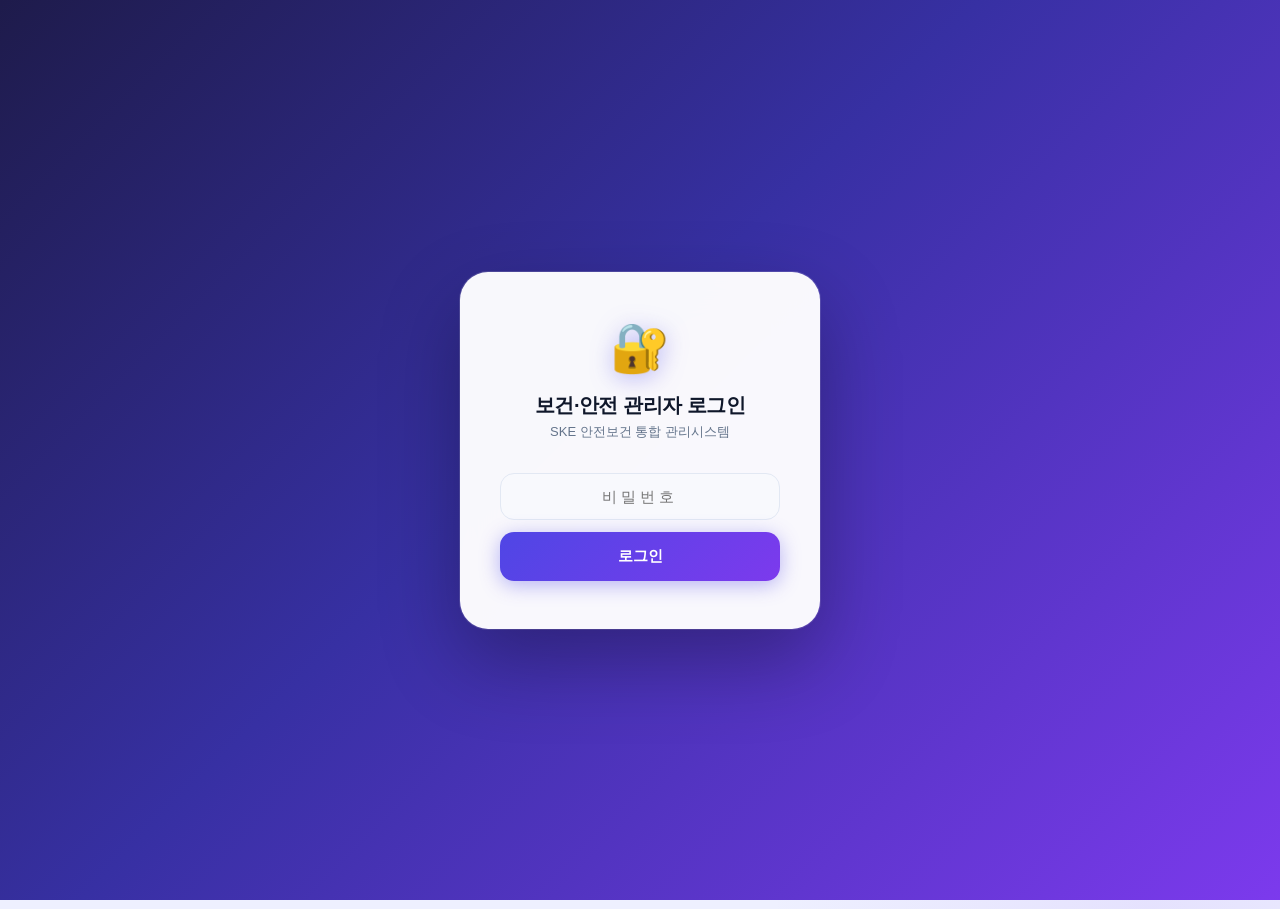
==== commit 93b619e5: "style: 대시보드·직원페이지 2026 3D UI 리디자인 - admin.html: 통계 카드 색상별 상단 강조선 + glass sheen + 다층 그림자 + hover scal" ====
--- a/admin.html
+++ b/admin.html
@@ -24,7 +24,13 @@
   --sh-lg:0 24px 64px rgba(79,70,229,0.18),0 8px 24px rgba(0,0,0,0.08);
 }
 *{box-sizing:border-box;margin:0;padding:0;}
-body{font-family:'Pretendard Variable','Pretendard','Noto Sans KR',sans-serif;background:var(--bg);color:var(--text);}
+body{
+  font-family:'Pretendard Variable','Pretendard','Noto Sans KR',sans-serif;
+  background:var(--bg);
+  background-image:radial-gradient(ellipse 70% 50% at 10% 0%,rgba(99,102,241,.1) 0%,transparent 60%),
+    radial-gradient(ellipse 50% 60% at 90% 100%,rgba(124,58,237,.08) 0%,transparent 60%);
+  min-height:100vh;color:var(--text);
+}
 
 /* 로그인 */
 #loginScreen{position:fixed;inset:0;background:linear-gradient(135deg,#1e1b4b 0%,#3730a3 45%,#7c3aed 100%);display:flex;align-items:center;justify-content:center;z-index:9999;}
@@ -58,17 +64,33 @@
 .tab-pane.active{display:block;}
 
 /* 카드 */
-.card{background:var(--surface);border:1px solid var(--border);border-radius:var(--r);padding:18px;margin-bottom:14px;box-shadow:var(--sh);transition:.2s;}
-.card-title{font-size:14px;font-weight:800;margin-bottom:14px;color:var(--text);display:flex;align-items:center;gap:6px;letter-spacing:-0.3px;}
+.card{background:var(--surface);border:1px solid rgba(79,70,229,.09);border-radius:var(--r);padding:18px;margin-bottom:14px;box-shadow:var(--sh);transition:.25s;position:relative;overflow:hidden;}
+.card::before{content:'';position:absolute;inset:0;border-radius:var(--r);background:linear-gradient(135deg,rgba(255,255,255,.6) 0%,transparent 55%);pointer-events:none;}
+.card:hover{box-shadow:var(--sh-md);transform:translateY(-2px);}
+.card-title{font-size:14px;font-weight:800;margin-bottom:14px;color:var(--text);display:flex;align-items:center;gap:6px;letter-spacing:-0.3px;position:relative;z-index:1;}
 
 /* 통계 */
-.stat-grid{display:grid;grid-template-columns:repeat(auto-fill,minmax(140px,1fr));gap:10px;margin-bottom:16px;}
-.stat-card{background:var(--surface);border:1px solid var(--border);border-radius:var(--r);padding:16px;text-align:center;box-shadow:var(--sh);transition:.25s;}
-.stat-card:hover{transform:translateY(-3px);box-shadow:var(--sh-md);}
-.stat-num{font-size:28px;font-weight:900;letter-spacing:-1px;}
-.stat-lbl{font-size:11px;color:var(--text2);margin-top:4px;font-weight:500;}
+.stat-grid{display:grid;grid-template-columns:repeat(auto-fill,minmax(140px,1fr));gap:12px;margin-bottom:18px;}
+.stat-card{
+  background:var(--surface);border:1px solid rgba(79,70,229,.08);border-radius:var(--r);
+  padding:20px 16px 16px;text-align:center;
+  box-shadow:var(--sh);transition:.3s;
+  position:relative;overflow:hidden;
+  border-top:3px solid var(--border);
+}
+.stat-card::after{content:'';position:absolute;top:0;left:0;right:0;bottom:0;background:linear-gradient(160deg,rgba(255,255,255,.7) 0%,transparent 55%);pointer-events:none;border-radius:inherit;}
+.stat-card:hover{transform:translateY(-5px) scale(1.025);box-shadow:var(--sh-lg);}
+.stat-num{font-size:30px;font-weight:900;letter-spacing:-1px;position:relative;z-index:1;}
+.stat-lbl{font-size:11px;color:var(--text2);margin-top:5px;font-weight:600;position:relative;z-index:1;}
 .c-blue{color:var(--accent);} .c-red{color:var(--red);} .c-green{color:var(--green);}
 .c-yellow{color:var(--yellow);} .c-purple{color:var(--accent2);} .c-orange{color:var(--orange);}
+/* 색상별 상단 강조선 */
+.stat-s-blue{border-top-color:var(--accent);box-shadow:var(--sh),0 -1px 0 0 rgba(79,70,229,.15);}
+.stat-s-green{border-top-color:var(--green);box-shadow:var(--sh),0 -1px 0 0 rgba(16,185,129,.15);}
+.stat-s-red{border-top-color:var(--red);box-shadow:var(--sh),0 -1px 0 0 rgba(239,68,68,.15);}
+.stat-s-orange{border-top-color:var(--orange);box-shadow:var(--sh),0 -1px 0 0 rgba(249,115,22,.15);}
+.stat-s-yellow{border-top-color:var(--yellow);box-shadow:var(--sh),0 -1px 0 0 rgba(245,158,11,.15);}
+.stat-s-purple{border-top-color:var(--accent2);box-shadow:var(--sh),0 -1px 0 0 rgba(124,58,237,.15);}
 
 /* 차트 */
 .chart-grid{display:grid;grid-template-columns:1fr 1fr;gap:14px;margin-bottom:16px;}
@@ -369,25 +391,27 @@
 <!-- ══ TAB1 대시보드 ══ -->
 <div class="tab-pane active" id="tab-overview">
   <!-- 직원 페이지 배너 -->
-  <div style="background:linear-gradient(135deg,#1e3a8a,#1d4ed8);border-radius:14px;padding:14px 18px;margin-bottom:14px;display:flex;align-items:center;justify-content:space-between;flex-wrap:wrap;gap:10px;">
-    <div style="color:#fff;">
-      <div style="font-size:14px;font-weight:900;">🦴 근골격계 증상조사 직원 페이지</div>
-      <div style="font-size:11px;opacity:.8;margin-top:2px;">아래 링크를 직원에게 공유하거나 QR코드로 만들어 배포하세요</div>
-    </div>
-    <div style="display:flex;gap:8px;align-items:center;">
-      <a href="index.html" target="_blank" style="background:rgba(255,255,255,.2);color:#fff;padding:8px 16px;border-radius:8px;font-size:12px;font-weight:700;text-decoration:none;border:1px solid rgba(255,255,255,.4);">📋 증상조사표 페이지 열기</a>
-      <a href="qr.html" target="_blank" style="background:rgba(255,255,255,.15);color:#fff;padding:8px 16px;border-radius:8px;font-size:12px;font-weight:700;text-decoration:none;border:1px solid rgba(255,255,255,.4);">📱 QR 페이지 열기</a>
+  <div style="background:linear-gradient(135deg,#1e1b4b 0%,#3730a3 45%,#6d28d9 100%);border-radius:18px;padding:18px 22px;margin-bottom:18px;display:flex;align-items:center;justify-content:space-between;flex-wrap:wrap;gap:12px;position:relative;overflow:hidden;box-shadow:0 8px 32px rgba(79,70,229,.3),0 2px 8px rgba(0,0,0,.15);">
+    <div style="position:absolute;top:-30px;right:120px;width:160px;height:160px;border-radius:50%;background:rgba(255,255,255,.06);pointer-events:none;"></div>
+    <div style="position:absolute;bottom:-40px;right:10px;width:200px;height:200px;border-radius:50%;background:rgba(255,255,255,.04);pointer-events:none;"></div>
+    <div style="color:#fff;position:relative;">
+      <div style="font-size:15px;font-weight:900;letter-spacing:-.3px;">🦴 근골격계 증상조사 직원 페이지</div>
+      <div style="font-size:11px;opacity:.75;margin-top:3px;">아래 링크를 직원에게 공유하거나 QR코드로 만들어 배포하세요</div>
+    </div>
+    <div style="display:flex;gap:8px;align-items:center;position:relative;">
+      <a href="index.html" target="_blank" style="background:rgba(255,255,255,.15);color:#fff;padding:9px 18px;border-radius:20px;font-size:12px;font-weight:700;text-decoration:none;border:1px solid rgba(255,255,255,.3);backdrop-filter:blur(8px);-webkit-backdrop-filter:blur(8px);">📋 증상조사표 페이지 열기</a>
+      <a href="qr.html" target="_blank" style="background:rgba(255,255,255,.1);color:#fff;padding:9px 18px;border-radius:20px;font-size:12px;font-weight:700;text-decoration:none;border:1px solid rgba(255,255,255,.22);backdrop-filter:blur(8px);-webkit-backdrop-filter:blur(8px);">📱 QR 페이지 열기</a>
     </div>
   </div>
   <div class="stat-grid">
-    <div class="stat-card"><div class="stat-num c-blue"   id="st-total">-</div><div class="stat-lbl">전체 제출</div></div>
-    <div class="stat-card"><div class="stat-num c-green"  id="st-submitted">-</div><div class="stat-lbl">제출 완료</div></div>
-    <div class="stat-card"><div class="stat-num c-red"    id="st-pending">-</div><div class="stat-lbl">미제출</div></div>
-    <div class="stat-card"><div class="stat-num c-red"    id="st-pain">-</div><div class="stat-lbl">통증 경험자</div></div>
-    <div class="stat-card"><div class="stat-num c-orange" id="st-manage">-</div><div class="stat-lbl">관리대상자</div></div>
-    <div class="stat-card"><div class="stat-num c-red"    id="st-serious">-</div><div class="stat-lbl">통증호소자</div></div>
-    <div class="stat-card"><div class="stat-num c-yellow" id="st-heavy">-</div><div class="stat-lbl">매우 힘듦</div></div>
-    <div class="stat-card"><div class="stat-num c-purple" id="st-today">-</div><div class="stat-lbl">오늘 제출</div></div>
+    <div class="stat-card stat-s-blue">  <div class="stat-num c-blue"   id="st-total">-</div><div class="stat-lbl">전체 제출</div></div>
+    <div class="stat-card stat-s-green"> <div class="stat-num c-green"  id="st-submitted">-</div><div class="stat-lbl">제출 완료</div></div>
+    <div class="stat-card stat-s-red">   <div class="stat-num c-red"    id="st-pending">-</div><div class="stat-lbl">미제출</div></div>
+    <div class="stat-card stat-s-red">   <div class="stat-num c-red"    id="st-pain">-</div><div class="stat-lbl">통증 경험자</div></div>
+    <div class="stat-card stat-s-orange"><div class="stat-num c-orange" id="st-manage">-</div><div class="stat-lbl">관리대상자</div></div>
+    <div class="stat-card stat-s-red">   <div class="stat-num c-red"    id="st-serious">-</div><div class="stat-lbl">통증호소자</div></div>
+    <div class="stat-card stat-s-yellow"><div class="stat-num c-yellow" id="st-heavy">-</div><div class="stat-lbl">매우 힘듦</div></div>
+    <div class="stat-card stat-s-purple"><div class="stat-num c-purple" id="st-today">-</div><div class="stat-lbl">오늘 제출</div></div>
   </div>
   <div class="chart-grid">
     <div class="card"><div class="card-title">📍 통증 부위 분포</div><canvas id="chartParts" height="200"></canvas></div>
